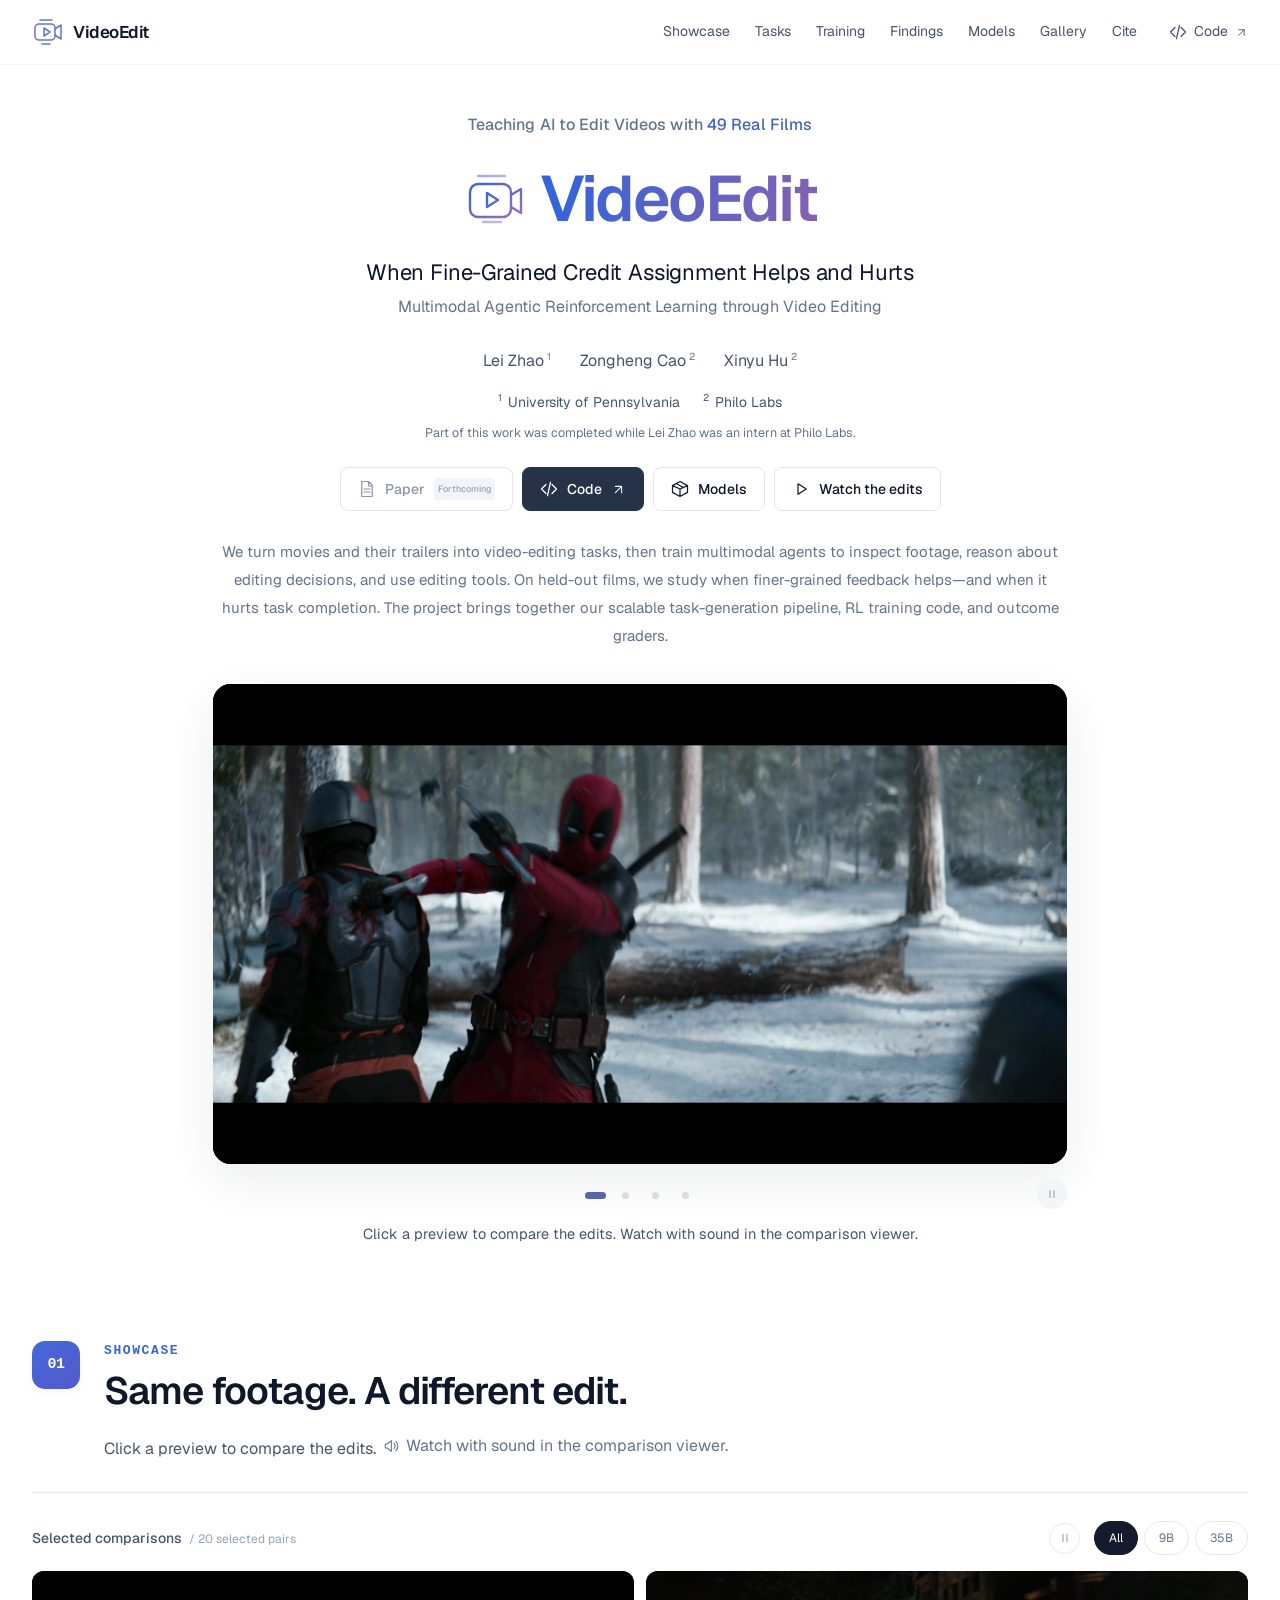
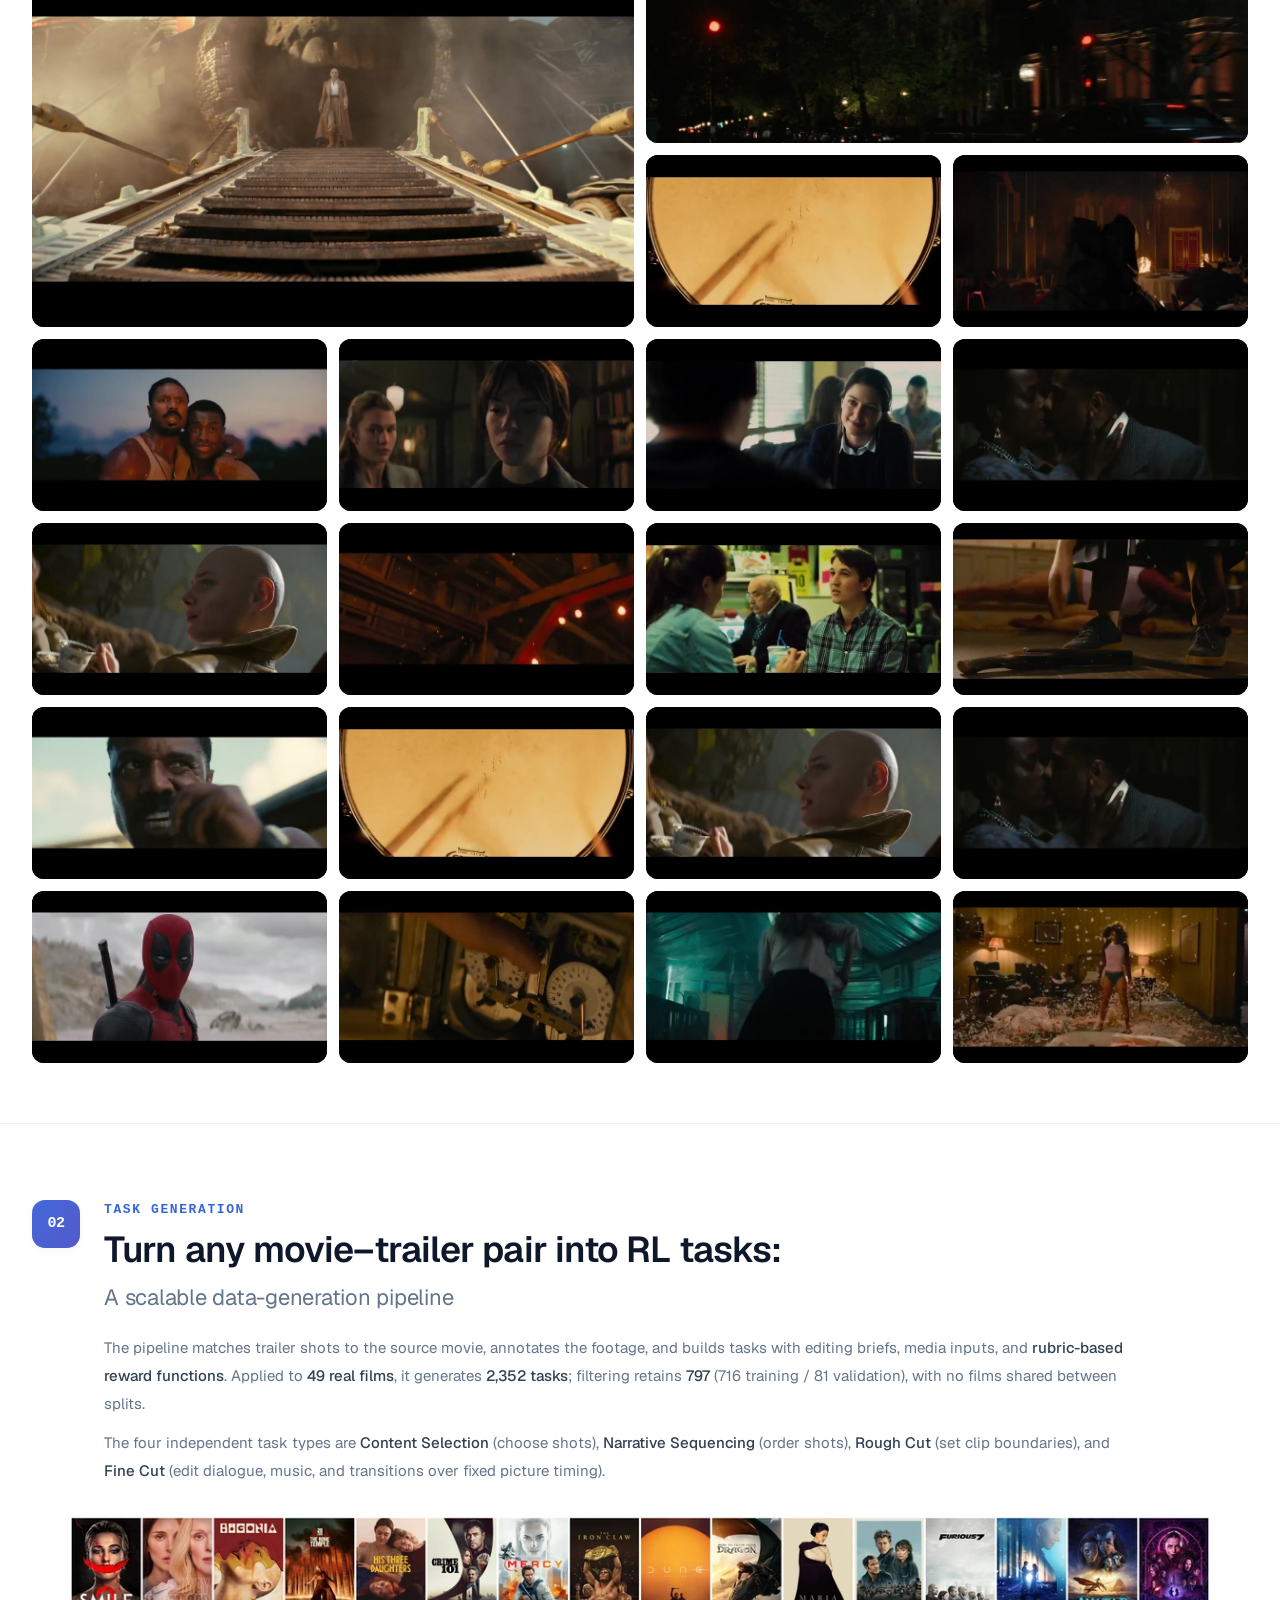
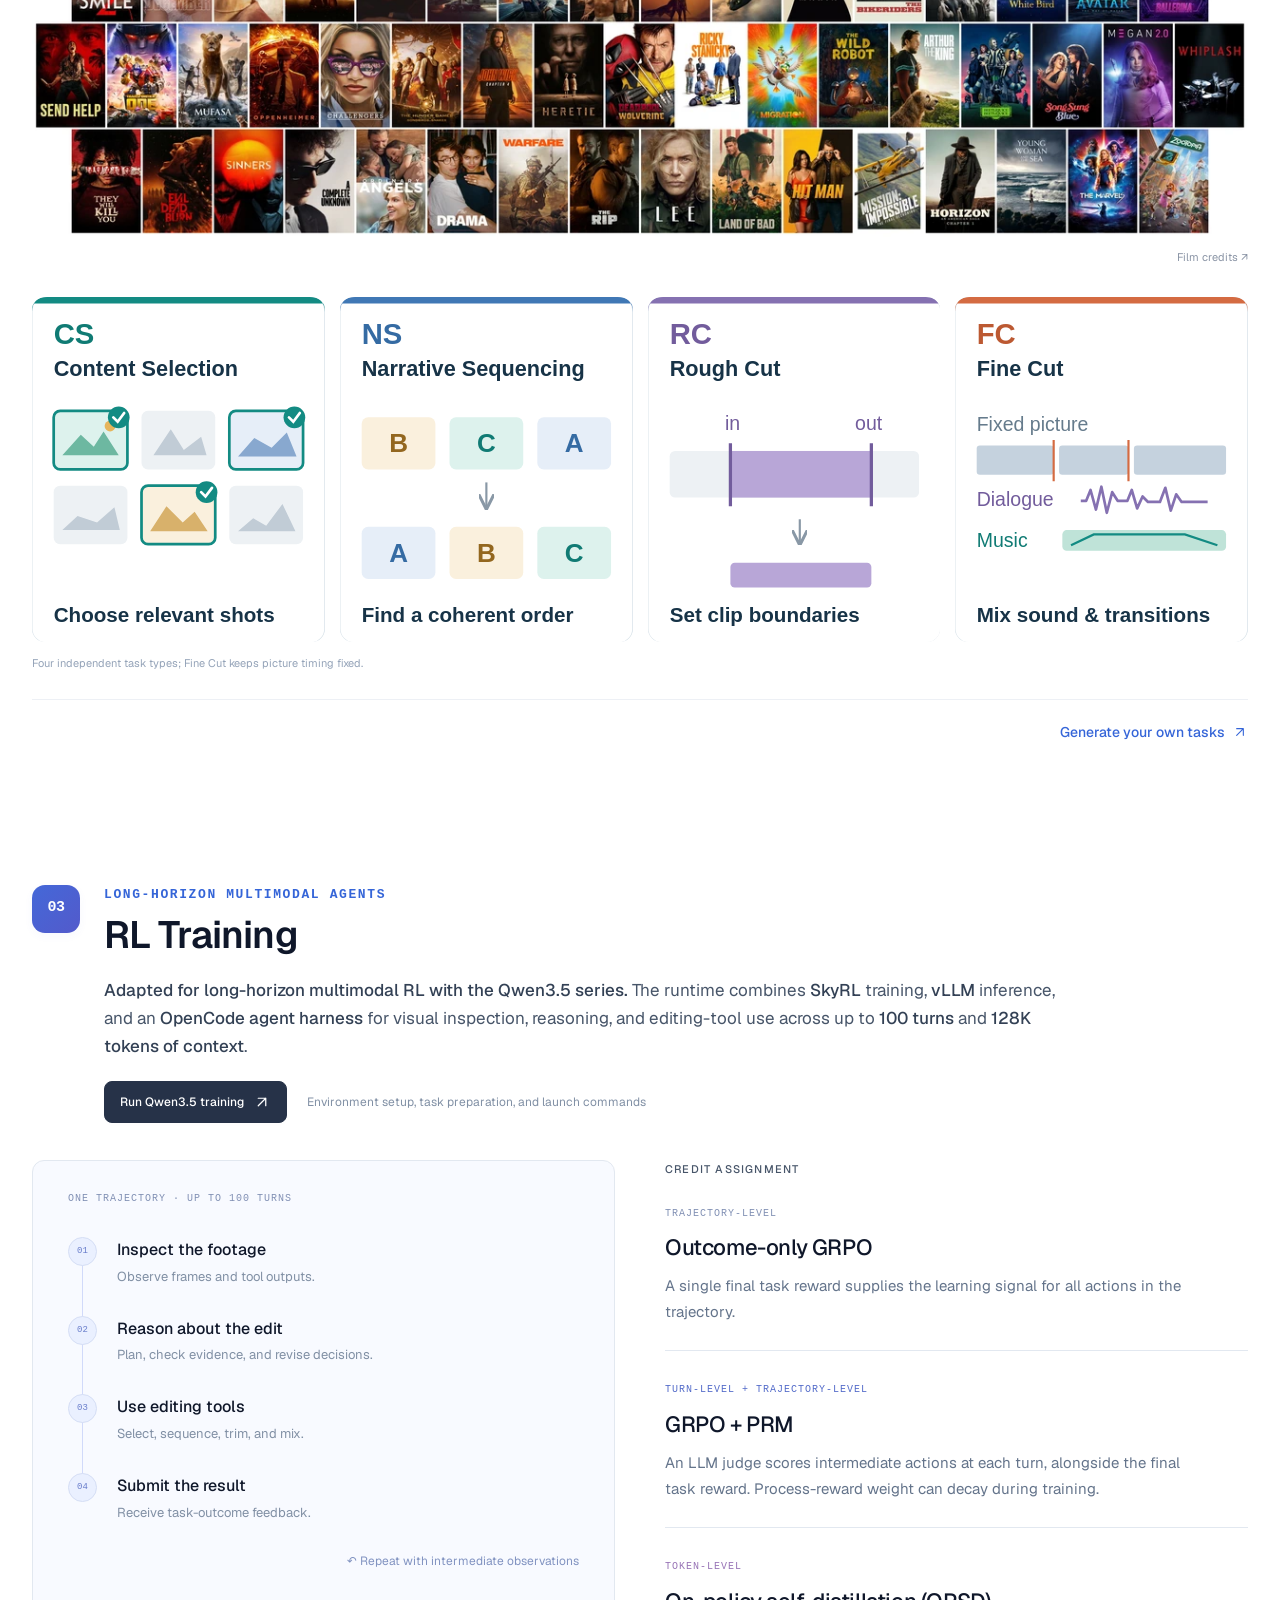
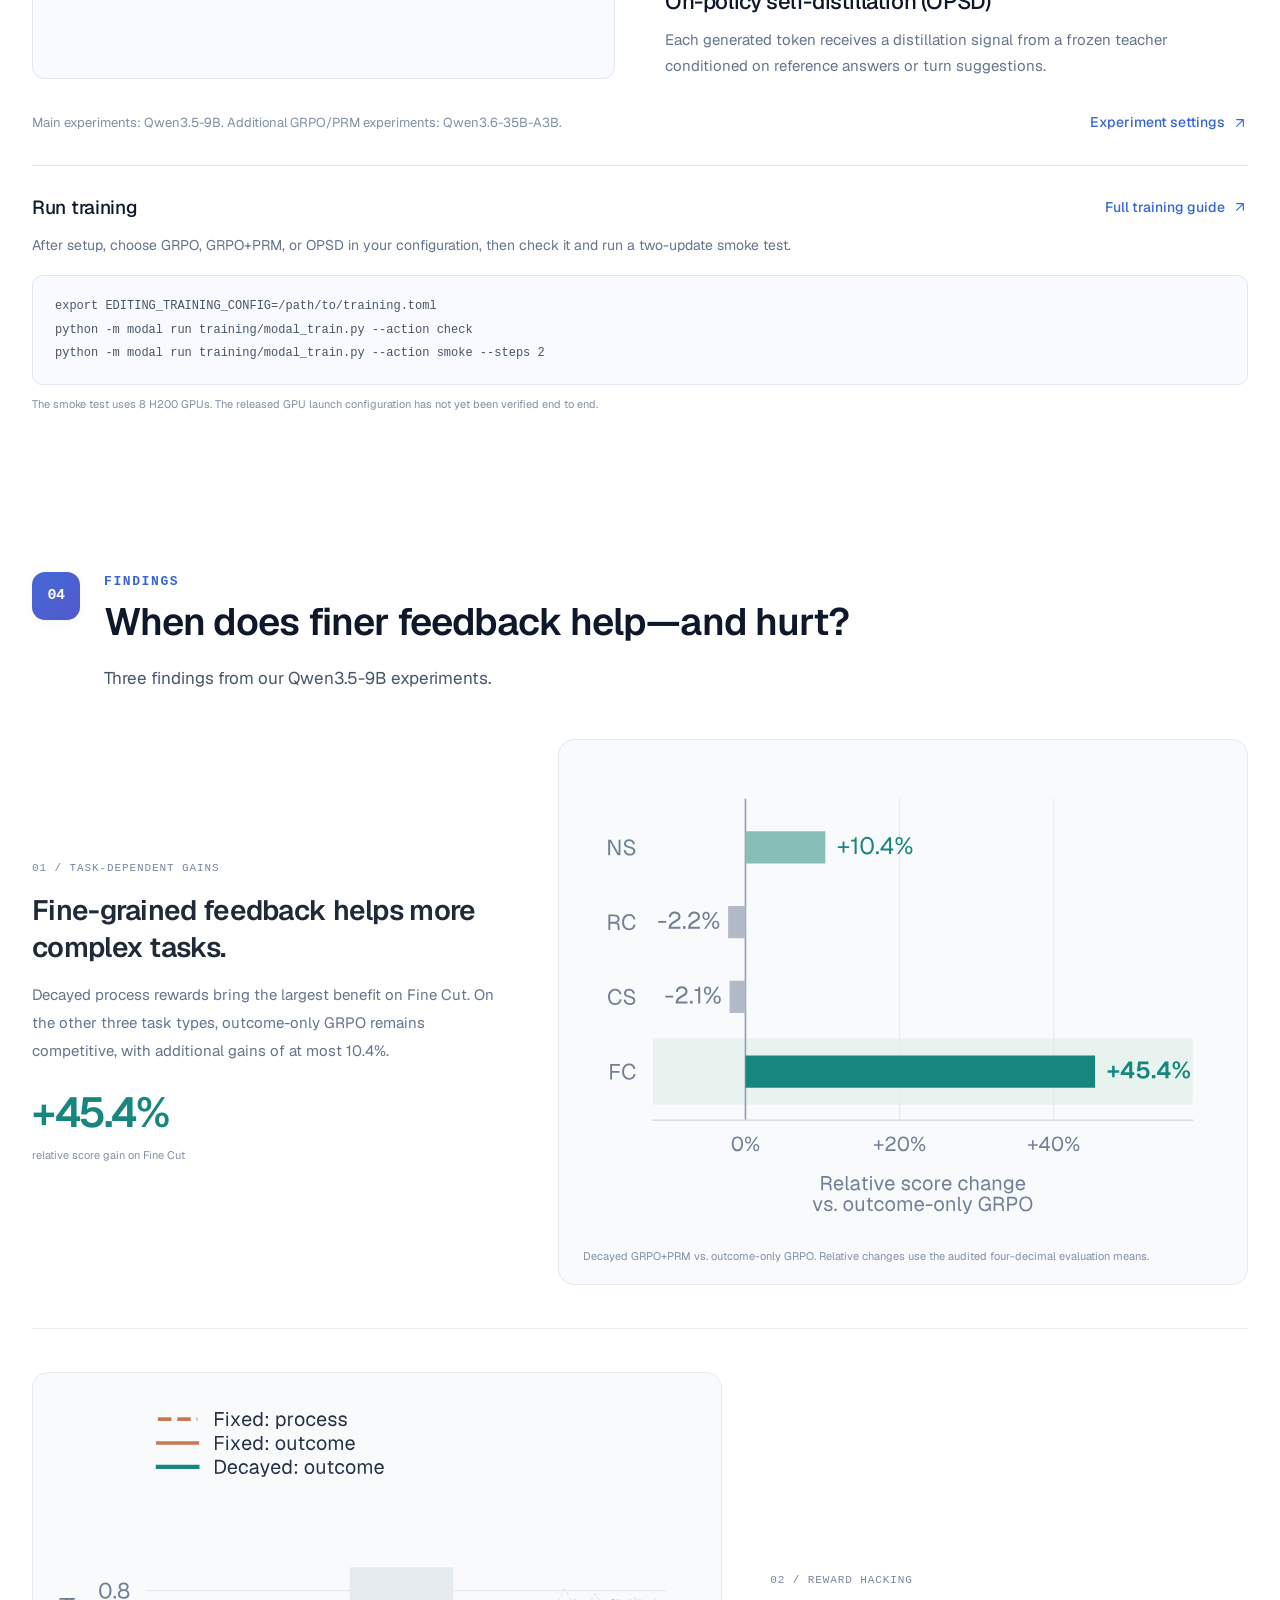
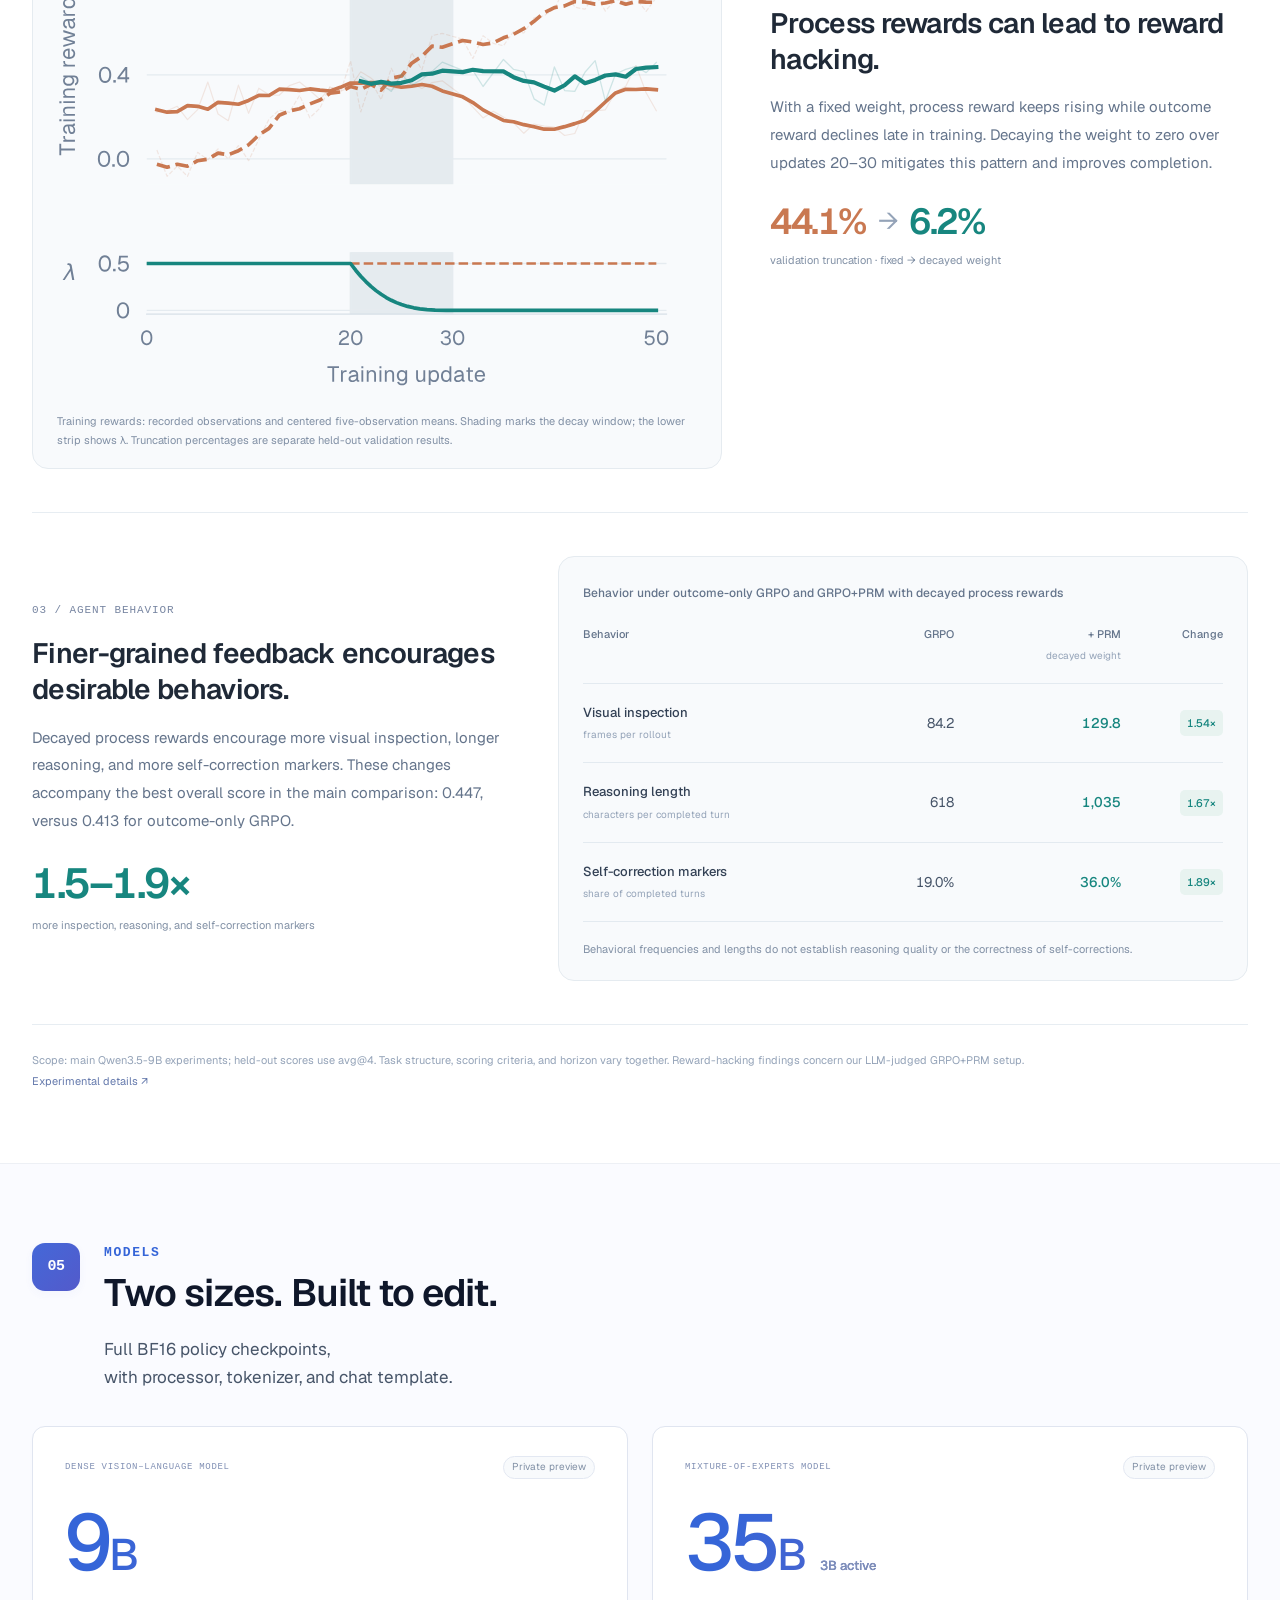
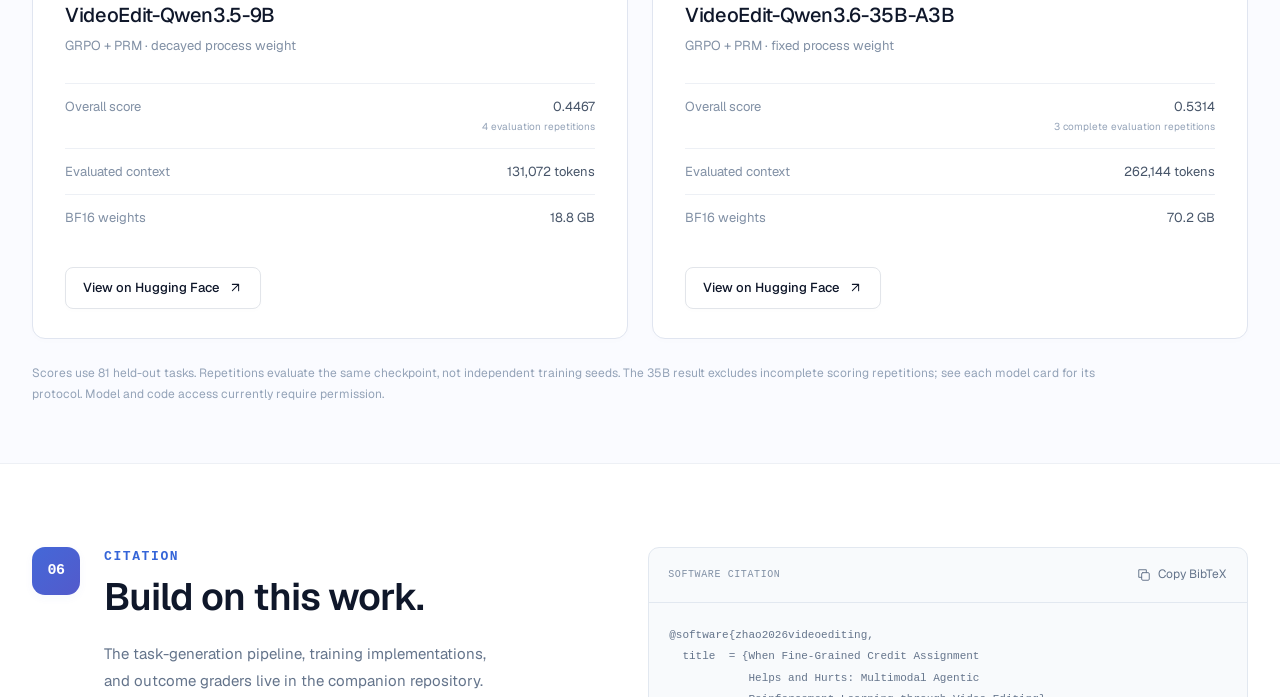
==== index.html @ 5ff36cc0 "Introduce the 49-film project and pair three findings with dedicated evidence [skip ci]" ====
<!doctype html>
<html lang="en">
<head>
  <meta charset="utf-8">
  <meta name="viewport" content="width=device-width, initial-scale=1">
  <meta name="theme-color" content="#ffffff">
  <meta name="description" content="When Fine-Grained Credit Assignment Helps and Hurts. Teaching multimodal agents to edit video with 49 real films. Explore real before-and-after edits, the task-generation pipeline, and VideoEdit models.">
  <meta property="og:type" content="website">
  <meta property="og:title" content="VideoEdit — When Fine-Grained Credit Assignment Helps and Hurts">
  <meta property="og:description" content="Teaching AI to edit videos with 49 real films. Real edits, long-horizon agents, and a closer look at when finer feedback helps.">
  <meta property="og:image" content="assets/film-poster-collage.png">
  <title>VideoEdit · When Fine-Grained Credit Assignment Helps and Hurts</title>
  <link rel="icon" type="image/svg+xml" href="assets/favicon.svg">
  <link rel="preload" as="font" type="font/ttf" href="assets/fonts/geist-400.ttf" crossorigin>
  <link rel="preload" as="font" type="font/ttf" href="assets/fonts/geist-600.ttf" crossorigin>
  <link rel="stylesheet" href="assets/style.css">
  <script type="module" src="assets/site.js?v=20261026-collage-tasks"></script>
</head>
<body>
  <svg class="icon-library" aria-hidden="true" xmlns="http://www.w3.org/2000/svg"><defs>
    <symbol id="i-arrow" viewBox="0 0 24 24"><path d="M7 17 17 7M7 7h10v10"/></symbol>
    <symbol id="i-play" viewBox="0 0 24 24"><path d="m8 5 11 7-11 7Z"/></symbol>
    <symbol id="i-pause" viewBox="0 0 24 24"><path d="M8 5v14M16 5v14"/></symbol>
    <symbol id="i-reset" viewBox="0 0 24 24"><path d="M3 10a9 9 0 1 1 2 8M3 4v6h6"/></symbol>
    <symbol id="i-code" viewBox="0 0 24 24"><path d="m8 6-6 6 6 6m8-12 6 6-6 6M14 3l-4 18"/></symbol>
    <symbol id="i-cube" viewBox="0 0 24 24"><path d="m12 2 10 5.5v9L12 22 2 16.5v-9Zm0 10L2 7.5M12 12l10-4.5M12 12v10M7 4.75l10 5.5"/></symbol>
    <symbol id="i-volume" viewBox="0 0 24 24"><path d="m11 4-6 5H2v6h3l6 5ZM15 8a6 6 0 0 1 0 8m3-11a10 10 0 0 1 0 14"/></symbol>
    <symbol id="i-copy" viewBox="0 0 24 24"><rect x="8" y="8" width="13" height="13" rx="2"/><path d="M16 8V3H3v13h5"/></symbol>
    <symbol id="i-file" viewBox="0 0 24 24"><path d="M14 2H5v20h14V7Zm0 0v6h5M8 12h8M8 16h8"/></symbol>
    <symbol id="i-check" viewBox="0 0 24 24"><path d="m4 12 5 5L20 6"/></symbol>
  </defs></svg>
  <a class="skip-link" href="#main">Skip to content</a>
  <header class="site-header">
    <div class="nav-shell">
      <a class="brand" href="#top" aria-label="VideoEdit home"><svg class="brand-mark" viewBox="0 0 32 32" aria-hidden="true"><rect x="3" y="8" width="20" height="16" rx="4"/><path d="m23 13 6-4v14l-6-4M12 12l6 4-6 4ZM8 4h12M10 28h8"/></svg><span>VideoEdit<span class="brand-dot">.</span></span></a>
      <nav aria-label="Main navigation"><a href="#showcase">Showcase</a><a href="#tasks">Tasks</a><a href="#training">Training</a><a href="#findings">Findings</a><a href="#models">Models</a><a href="#gallery">Gallery</a><a href="#citation">Cite</a></nav>
      <a class="nav-code" href="https://github.com/leizhao7/video-editing-credit-assignment" target="_blank" rel="noopener noreferrer"><svg class="icon"><use href="#i-code"/></svg><span>Code</span><svg class="icon small"><use href="#i-arrow"/></svg></a>
    </div>
  </header>

  <main id="main">
    <section class="hero" id="top" aria-labelledby="paper-title">
      <p class="hero-kicker">Teaching AI to Edit Videos with <span>49 Real Films</span></p>
      <h1 id="paper-title"><svg class="hero-mark" viewBox="0 0 64 64" aria-hidden="true"><defs><linearGradient id="hero-brand-gradient" x1="0" y1="0" x2="1" y2="1"><stop stop-color="#3565d8"/><stop offset="1" stop-color="#9570b6"/></linearGradient></defs><g stroke="url(#hero-brand-gradient)" stroke-width="2.4" fill="none" stroke-linecap="round" stroke-linejoin="round"><rect x="7" y="17" width="41" height="33" rx="8"/><path d="m48 28 10-6v24l-10-6M24 26l11 7-11 7Z"/><path d="M15 9h27M20 55h18" opacity=".5"/></g></svg><span>VideoEdit</span></h1>
      <p class="paper-subtitle">When Fine-Grained Credit Assignment Helps and Hurts</p>
      <p class="paper-descriptor">Multimodal Agentic Reinforcement Learning through Video Editing</p>
      <div class="authors"><a href="mailto:leizhao7@upenn.edu">Lei Zhao<sup>1</sup></a><a href="mailto:tom@philolabs.ai">Zongheng Cao<sup>2</sup></a><a href="mailto:christine@philolabs.ai">Xinyu Hu<sup>2</sup></a></div>
      <div class="affiliations"><a href="https://www.upenn.edu/" target="_blank" rel="noopener noreferrer"><sup>1</sup> University of Pennsylvania</a><a href="https://philolabs.ai/" target="_blank" rel="noopener noreferrer"><sup>2</sup> Philo Labs</a></div>
      <p class="internship">Part of this work was completed while Lei Zhao was an intern at Philo Labs.</p>
      <div class="hero-actions"><span class="button paper-pending"><svg class="icon"><use href="#i-file"/></svg>Paper <span class="pending-label">Forthcoming</span></span><a class="button primary" href="https://github.com/leizhao7/video-editing-credit-assignment" target="_blank" rel="noopener noreferrer"><svg class="icon"><use href="#i-code"/></svg>Code<svg class="icon small"><use href="#i-arrow"/></svg></a><a class="button" href="#models"><svg class="icon"><use href="#i-cube"/></svg>Models</a><a class="button" href="#showcase"><svg class="icon"><use href="#i-play"/></svg>Watch the edits</a></div>
      <p class="hero-intro">We turn movies and their trailers into video-editing tasks, then train multimodal agents to inspect footage, reason about editing decisions, and use editing tools. On held-out films, we study when finer-grained feedback helps—and when it hurts task completion. The project brings together our scalable task-generation pipeline, RL training code, and outcome graders.</p>
    </section>

    <section class="hero-media section-shell" aria-label="Featured editing outputs">
      <div class="feature-stage">
        <button type="button" class="feature-open" id="feature-open" aria-haspopup="dialog" aria-controls="comparison-dialog" aria-label="Compare Deadpool and Wolverine edits">
          <video id="feature-video" autoplay muted loop playsinline preload="metadata" poster="assets/media/example-07-after-hd.jpg" src="assets/media/example-07-after-hd.mp4" aria-hidden="true" tabindex="-1"></video>
          <span class="feature-open-prompt" aria-hidden="true"><svg class="icon"><use href="#i-play"/></svg></span>
        </button>
        <div class="feature-toolbar">
          <div class="feature-tabs" role="group" aria-label="Choose a featured film">
            <button type="button" data-feature="6" aria-pressed="true" aria-label="Deadpool and Wolverine"></button>
            <button type="button" data-feature="3" aria-pressed="false" aria-label="Whiplash"></button>
            <button type="button" data-feature="7" aria-pressed="false" aria-label="Sinners"></button>
            <button type="button" data-feature="5" aria-pressed="false" aria-label="The Drama"></button>
          </div>
          <button type="button" class="feature-pause" id="feature-pause" aria-label="Pause featured preview"><svg class="icon"><use href="#i-pause"/></svg></button>
        </div>
      </div>
      <p class="feature-description">Click a preview to compare the edits. Watch with sound in the comparison viewer.</p>
    </section>

    <section class="showcase section-shell" id="showcase" aria-labelledby="showcase-title">
      <div class="section-heading showcase-heading"><div><span class="section-number">01</span><div class="eyebrow">Showcase</div><h2 id="showcase-title">Same footage. A different edit.</h2></div><p>Click a preview to compare the edits.<br><span class="audio-hint"><svg class="icon"><use href="#i-volume"/></svg>Watch with sound in the comparison viewer.</span></p></div>
      <div class="example-toolbar" id="gallery"><span>Selected comparisons <span class="subtle" id="example-count"></span></span><div class="gallery-controls"><button type="button" class="gallery-motion" id="gallery-motion" aria-label="Pause previews" title="Pause previews"><svg class="icon"><use href="#i-pause"/></svg></button><div class="model-filter" role="group" aria-label="Filter examples by model size"><button type="button" data-filter="all" aria-pressed="true">All</button><button type="button" data-filter="9B" aria-pressed="false">9B</button><button type="button" data-filter="35B" aria-pressed="false">35B</button></div></div></div>
      <div class="example-rail" id="example-rail" aria-label="Choose a video comparison"></div>

    </section>

    <section class="task-section" id="tasks" aria-labelledby="tasks-title"><div class="section-shell">
      <div class="section-heading task-heading"><div><span class="section-number">02</span><div class="eyebrow">Task generation</div><h2 id="tasks-title">Turn any movie–trailer pair into RL tasks: <span>A scalable data-generation pipeline</span></h2></div></div>
      <div class="task-generation-intro"><p>The pipeline matches trailer shots to the source movie, annotates the footage, and builds tasks with editing briefs, media inputs, and <strong>rubric-based reward functions</strong>. Applied to <strong>49 real films</strong>, it generates <strong>2,352 tasks</strong>; filtering retains <strong>797</strong> (716 training / 81 validation), with no films shared between splits.</p><p>The four independent task types are <strong>Content Selection</strong> (choose shots), <strong>Narrative Sequencing</strong> (order shots), <strong>Rough Cut</strong> (set clip boundaries), and <strong>Fine Cut</strong> (edit dialogue, music, and transitions over fixed picture timing).</p></div>
      <figure class="task-film-wall"><a href="assets/film-poster-collage.png" target="_blank" rel="noopener" aria-label="Open the high-resolution collage of all 49 film posters"><img src="assets/film-poster-collage-2560.webp" srcset="assets/film-poster-collage-1280.webp 1280w, assets/film-poster-collage-2560.webp 2560w, assets/film-poster-collage.png 6014w" sizes="(min-width: 1280px) 1216px, (max-width: 600px) calc(100vw - 32px), calc(100vw - 64px)" alt="Posters from the 49 real films used to construct the editing tasks." width="6014" height="1599" loading="lazy"></a><figcaption><a href="POSTER_CREDITS.md">Film credits ↗</a></figcaption></figure>
      <figure class="task-types-figure" aria-label="Four independent video-editing task types"><div class="task-type-grid">
          <svg viewBox="28 104 270 319" role="img" aria-label="Content Selection — choose relevant shots"><image href="assets/editing-tasks.svg" width="1200" height="458"/></svg>
          <svg viewBox="319 104 270 319" role="img" aria-label="Narrative Sequencing — order the shots"><image href="assets/editing-tasks.svg" width="1200" height="458"/></svg>
          <svg viewBox="610 104 270 319" role="img" aria-label="Rough Cut — set clip boundaries"><image href="assets/editing-tasks.svg" width="1200" height="458"/></svg>
          <svg viewBox="901 104 270 319" role="img" aria-label="Fine Cut — coordinate sound and transitions over fixed picture timing"><image href="assets/editing-tasks.svg" width="1200" height="458"/></svg>
      </div><figcaption>Four independent task types; Fine Cut keeps picture timing fixed.</figcaption></figure>
      <div class="task-generation-footer"><a class="text-link" href="https://github.com/leizhao7/video-editing-credit-assignment/blob/main/docs/workflow.md" target="_blank" rel="noopener noreferrer">Generate your own tasks <svg class="icon"><use href="#i-arrow"/></svg></a></div>
    </div></section>

    <section class="section-shell training-section" id="training" aria-labelledby="training-title"><div class="section-heading"><div><span class="section-number">03</span><div class="eyebrow">Long-horizon multimodal agents</div><h2 id="training-title">RL Training</h2></div><p><strong>Adapted for long-horizon multimodal RL with the Qwen3.5 series.</strong> The runtime combines <strong>SkyRL</strong> training, <strong>vLLM</strong> inference, and an <strong>OpenCode agent harness</strong> for visual inspection, reasoning, and editing-tool use across up to <strong>100 turns</strong> and <strong>128K tokens of context</strong>.</p><div class="training-intro-actions"><a class="button primary" href="https://github.com/leizhao7/video-editing-credit-assignment/blob/main/docs/training.md" target="_blank" rel="noopener noreferrer">Run Qwen3.5 training <svg class="icon"><use href="#i-arrow"/></svg></a><span>Environment setup, task preparation, and launch commands</span></div></div>
      <div class="training-layout"><div class="agent-loop"><span class="loop-label">ONE TRAJECTORY · UP TO 100 TURNS</span><div class="loop-step"><b>01</b><div><strong>Inspect the footage</strong><span>Observe frames and tool outputs.</span></div></div><div class="loop-step"><b>02</b><div><strong>Reason about the edit</strong><span>Plan, check evidence, and revise decisions.</span></div></div><div class="loop-step"><b>03</b><div><strong>Use editing tools</strong><span>Select, sequence, trim, and mix.</span></div></div><div class="loop-step"><b>04</b><div><strong>Submit the result</strong><span>Receive task-outcome feedback.</span></div></div><div class="loop-return">↶ Repeat with intermediate observations</div></div><div class="methods" aria-label="Credit-assignment methods"><div class="methods-label">Credit assignment</div><div class="method-row"><span class="granularity">TRAJECTORY-LEVEL</span><h3>Outcome-only GRPO</h3><p>A single final task reward supplies the learning signal for all actions in the trajectory.</p></div><div class="method-row"><span class="granularity turn">TURN-LEVEL + TRAJECTORY-LEVEL</span><h3>GRPO + PRM</h3><p>An LLM judge scores intermediate actions at each turn, alongside the final task reward. Process-reward weight can decay during training.</p></div><div class="method-row"><span class="granularity token">TOKEN-LEVEL</span><h3>On-policy self-distillation (OPSD)</h3><p>Each generated token receives a distillation signal from a frozen teacher conditioned on reference answers or turn suggestions.</p></div></div></div>
      <div class="section-bottom"><p>Main experiments: Qwen3.5-9B. Additional GRPO/PRM experiments: Qwen3.6-35B-A3B.</p><a class="text-link" href="https://github.com/leizhao7/video-editing-credit-assignment/blob/main/docs/experiment_notes.md" target="_blank" rel="noopener noreferrer">Experiment settings <svg class="icon"><use href="#i-arrow"/></svg></a></div>
      <div class="training-quickstart" aria-labelledby="training-run-title">
        <div class="training-run-heading"><h3 id="training-run-title">Run training</h3><a class="text-link" href="https://github.com/leizhao7/video-editing-credit-assignment/blob/main/docs/training.md#configure-and-deploy" target="_blank" rel="noopener noreferrer">Full training guide <svg class="icon"><use href="#i-arrow"/></svg></a></div>
        <p>After setup, choose GRPO, GRPO+PRM, or OPSD in your configuration, then check it and run a two-update smoke test.</p>
        <pre tabindex="0" aria-label="Training configuration check and GPU smoke-test commands"><code>export EDITING_TRAINING_CONFIG=/path/to/training.toml
python -m modal run training/modal_train.py --action check
python -m modal run training/modal_train.py --action smoke --steps 2</code></pre>
        <p class="training-run-note">The smoke test uses 8 H200 GPUs. The released GPU launch configuration has not yet been verified end to end.</p>
      </div>
    </section>

    <section class="section-shell findings-section" id="findings" aria-labelledby="findings-title">
      <div class="section-heading"><div><span class="section-number">04</span><div class="eyebrow">Findings</div><h2 id="findings-title">When does finer feedback help—and hurt?</h2></div><p>Three findings from our Qwen3.5-9B experiments.</p></div>
      <div class="findings-features">
        <article class="finding-feature" aria-labelledby="finding-gains-title">
          <div class="finding-copy"><span class="finding-index">01 / Task-dependent gains</span><h3 id="finding-gains-title">Fine-grained feedback helps more complex tasks.</h3><p>Decayed process rewards bring the largest benefit on Fine Cut. On the other three task types, outcome-only GRPO remains competitive, with additional gains of at most 10.4%.</p><div class="finding-metric"><strong>+45.4%</strong><span>relative score gain on Fine Cut</span></div></div>
          <figure class="finding-visual"><picture><source media="(max-width: 600px)" srcset="assets/finding-task-gains-mobile.svg" width="500" height="370"><img src="assets/finding-task-gains.svg" width="800" height="435" loading="lazy" alt="Relative score changes for decayed GRPO+PRM versus outcome-only GRPO: NS +10.4%, RC −2.2%, CS −2.1%, FC +45.4%."></picture><figcaption>Decayed GRPO+PRM vs. outcome-only GRPO. Relative changes use the audited four-decimal evaluation means.</figcaption></figure>
        </article>
        <article class="finding-feature" aria-labelledby="finding-hacking-title">
          <div class="finding-copy"><span class="finding-index">02 / Reward hacking</span><h3 id="finding-hacking-title">Process rewards can lead to reward hacking.</h3><p>With a fixed weight, process reward keeps rising while outcome reward declines late in training. Decaying the weight to zero over updates 20–30 mitigates this pattern and improves completion.</p><div class="finding-metric finding-metric-change"><strong><span>44.1%</span><i aria-hidden="true">→</i>6.2%</strong><span>validation truncation · fixed → decayed weight</span></div></div>
          <figure class="finding-visual"><picture><source media="(max-width: 600px)" srcset="assets/finding-reward-hacking-mobile.svg" width="500" height="470"><img src="assets/finding-reward-hacking.svg" width="800" height="505" loading="lazy" alt="Training rewards and the lambda schedule. With a fixed process weight, process reward increases while outcome reward declines; decay mitigates the pattern. Shading marks updates 20–30."></picture><figcaption>Training rewards: recorded observations and centered five-observation means. Shading marks the decay window; the lower strip shows λ. Truncation percentages are separate held-out validation results.</figcaption></figure>
        </article>
        <article class="finding-feature" aria-labelledby="finding-behavior-title">
          <div class="finding-copy"><span class="finding-index">03 / Agent behavior</span><h3 id="finding-behavior-title">Finer-grained feedback encourages desirable behaviors.</h3><p>Decayed process rewards encourage more visual inspection, longer reasoning, and more self-correction markers. These changes accompany the best overall score in the main comparison: 0.447, versus 0.413 for outcome-only GRPO.</p><div class="finding-metric"><strong>1.5–1.9×</strong><span>more inspection, reasoning, and self-correction markers</span></div></div>
          <figure class="finding-visual finding-behavior-table"><table><caption>Behavior under outcome-only GRPO and GRPO+PRM with decayed process rewards</caption><thead><tr><th scope="col">Behavior</th><th scope="col">GRPO</th><th scope="col">+ PRM<span>decayed weight</span></th><th scope="col">Change</th></tr></thead><tbody><tr><th scope="row">Visual inspection<span>frames per rollout</span></th><td>84.2</td><td>129.8</td><td><span class="behavior-gain">1.54×</span></td></tr><tr><th scope="row">Reasoning length<span>characters per completed turn</span></th><td>618</td><td>1,035</td><td><span class="behavior-gain">1.67×</span></td></tr><tr><th scope="row">Self-correction markers<span>share of completed turns</span></th><td>19.0%</td><td>36.0%</td><td><span class="behavior-gain">1.89×</span></td></tr></tbody></table><figcaption>Behavioral frequencies and lengths do not establish reasoning quality or the correctness of self-corrections.</figcaption></figure>
        </article>
      </div>
      <p class="findings-scope">Scope: main Qwen3.5-9B experiments; held-out scores use avg@4. Task structure, scoring criteria, and horizon vary together. Reward-hacking findings concern our LLM-judged GRPO+PRM setup. <a href="https://github.com/leizhao7/video-editing-credit-assignment/blob/main/docs/experiment_notes.md#interpreting-the-findings" target="_blank" rel="noopener noreferrer">Experimental details ↗</a></p>
    </section>

    <section class="models-section" id="models" aria-labelledby="models-title"><div class="section-shell"><div class="section-heading"><div><span class="section-number">05</span><div class="eyebrow">Models</div><h2 id="models-title">Two sizes. Built to edit.</h2></div><p>Full BF16 policy checkpoints,<br>with processor, tokenizer, and chat template.</p></div><div class="model-cards"><article class="model-card"><div class="model-top"><span class="model-type">DENSE VISION–LANGUAGE MODEL</span><span class="private-badge">Private preview</span></div><div class="model-size">9<span>B</span></div><h3>VideoEdit-Qwen3.5-9B</h3><p>GRPO + PRM · decayed process weight</p><dl><div><dt>Overall score</dt><dd>0.4467 <small>4 evaluation repetitions</small></dd></div><div><dt>Evaluated context</dt><dd>131,072 tokens</dd></div><div><dt>BF16 weights</dt><dd>18.8 GB</dd></div></dl><a class="button" href="https://huggingface.co/leizhao7/VideoEdit-Qwen3.5-9B" target="_blank" rel="noopener noreferrer">View on Hugging Face <svg class="icon small"><use href="#i-arrow"/></svg></a></article><article class="model-card"><div class="model-top"><span class="model-type">MIXTURE-OF-EXPERTS MODEL</span><span class="private-badge">Private preview</span></div><div class="model-size">35<span>B</span><small>3B active</small></div><h3>VideoEdit-Qwen3.6-35B-A3B</h3><p>GRPO + PRM · fixed process weight</p><dl><div><dt>Overall score</dt><dd>0.5314 <small>3 complete evaluation repetitions</small></dd></div><div><dt>Evaluated context</dt><dd>262,144 tokens</dd></div><div><dt>BF16 weights</dt><dd>70.2 GB</dd></div></dl><a class="button" href="https://huggingface.co/leizhao7/VideoEdit-Qwen3.6-35B-A3B" target="_blank" rel="noopener noreferrer">View on Hugging Face <svg class="icon small"><use href="#i-arrow"/></svg></a></article></div><p class="model-footnote">Scores use 81 held-out tasks. Repetitions evaluate the same checkpoint, not independent training seeds. The 35B result excludes incomplete scoring repetitions; see each model card for its protocol. Model and code access currently require permission.</p></div></section>

    <section class="section-shell citation-section" id="citation" aria-labelledby="citation-title"><div><span class="section-number">06</span><div class="eyebrow">Citation</div><h2 id="citation-title">Build on this work.</h2><p>The task-generation pipeline, training implementations,<br>and outcome graders live in the companion repository.</p><a class="text-link" href="https://github.com/leizhao7/video-editing-credit-assignment" target="_blank" rel="noopener noreferrer">Explore the project on GitHub <svg class="icon"><use href="#i-arrow"/></svg></a></div><div class="citation-box"><div><span>SOFTWARE CITATION</span><button type="button" id="copy-citation"><svg class="icon"><use href="#i-copy"/></svg><span>Copy BibTeX</span></button></div><pre><code id="bibtex">@software{zhao2026videoediting,
  title  = {When Fine-Grained Credit Assignment
            Helps and Hurts: Multimodal Agentic
            Reinforcement Learning through Video Editing},
  author = {Zhao, Lei and Cao, Zongheng and Hu, Xinyu},
  year   = {2026},
  url    = {https://github.com/leizhao7/video-editing-credit-assignment}
}</code></pre><p id="copy-status" role="status" aria-live="polite"></p></div></section>
  </main>
  <dialog class="comparison-dialog" id="comparison-dialog" aria-labelledby="case-title" aria-describedby="dialog-description">
    <div class="dialog-header">
      <h2 id="case-title">Qwen3.6-35B-A3B</h2>
      <div class="dialog-actions">
        <div class="resolution-switch" role="group" aria-label="Video resolution"><button type="button" data-resolution="hd" aria-pressed="true">HD reconstruction</button><button type="button" data-resolution="original" aria-pressed="false">Original</button></div>
        <button type="button" class="dialog-close" id="close-comparison" aria-label="Close comparison" autofocus><svg class="icon" viewBox="0 0 24 24"><path d="m6 6 12 12M18 6 6 18"/></svg></button>
      </div>
    </div>
    <p class="sr-only" id="dialog-description">Compare the untrained and RL-trained models on the same editing task. HD reconstructions preserve original frame timing and audio. Original opens the exact evaluated files.</p>
    <div class="comparison" aria-label="Before and after video comparison">
      <div class="video-grid">
        <div class="video-panel"><div class="video-label">Before RL</div><video id="video-before" playsinline preload="none" aria-label="Before model output"></video></div>
        <div class="video-panel"><div class="video-label">After RL</div><video id="video-after" playsinline preload="none" aria-label="After model output"></video></div>
      </div>
      <div class="transport">
        <div class="playback-buttons"><button class="play-both" id="play-both" type="button"><svg class="icon"><use href="#i-play"/></svg><span>Play both</span></button><button class="icon-button" id="replay" type="button" aria-label="Replay both videos"><svg class="icon"><use href="#i-reset"/></svg></button></div>
        <label class="seek-label"><span class="sr-only">Seek both videos</span><input id="timeline" type="range" min="0" max="1000" value="0" step="1" aria-label="Seek both videos"></label><span class="time-display" id="playback-time">0:00 / 0:07</span>
        <div class="audio-switch" role="group" aria-label="Choose which video's audio to hear"><svg class="icon"><use href="#i-volume"/></svg><button type="button" data-audio="before" aria-pressed="false">Before</button><button type="button" data-audio="after" aria-pressed="true">After</button><button type="button" data-audio="mute" aria-pressed="false">Mute</button></div>
      </div>
      <p class="player-status" id="player-status" role="status" hidden></p>
    </div>
  </dialog>
  <footer class="site-footer"><div class="section-shell"><div><a class="brand" href="#top">VideoEdit<span class="brand-dot">.</span></a><p>Learning when finer feedback helps—and when it hurts.</p></div><div><span>University of Pennsylvania · Philo Labs</span><a href="mailto:leizhao7@upenn.edu">Contact <svg class="icon small"><use href="#i-arrow"/></svg></a></div></div></footer>
  <noscript><p class="noscript-note">JavaScript is needed to open comparisons. View the first pair directly: <a href="assets/media/example-01-before.mp4">untrained render</a> · <a href="assets/media/example-01-after.mp4">after-RL render</a>.</p></noscript>
</body>
</html>
---- assets/style.css ----
@charset "UTF-8";
@font-face{font-family:Geist;font-style:normal;font-weight:400;font-display:swap;src:url('./fonts/geist-400.ttf') format('truetype')}
@font-face{font-family:Geist;font-style:normal;font-weight:500;font-display:swap;src:url('./fonts/geist-500.ttf') format('truetype')}
@font-face{font-family:Geist;font-style:normal;font-weight:600;font-display:swap;src:url('./fonts/geist-600.ttf') format('truetype')}
@font-face{font-family:Geist;font-style:normal;font-weight:700;font-display:swap;src:url('./fonts/geist-700.ttf') format('truetype')}
:root{--paper:#fff;--white:#fff;--ink:#0f172a;--muted:#475569;--line:#e5e7eb;--blue:#3565d8;--purple:#8c61ad;--teal:var(--blue);--sans:Geist,system-ui,-apple-system,BlinkMacSystemFont,'Segoe UI',sans-serif;--mono:ui-monospace,SFMono-Regular,Consolas,monospace;--gradient:linear-gradient(110deg,#3565d8 10%,#8061b4 90%)}
*{box-sizing:border-box}html{scroll-behavior:smooth;scroll-padding-top:90px}body{margin:0;background:var(--paper);color:var(--ink);font-family:var(--sans);font-size:16px;line-height:1.65;-webkit-font-smoothing:antialiased}button,input{font:inherit}button,a,input{touch-action:manipulation}a{color:inherit;text-decoration:none}button{cursor:pointer;color:inherit}button:disabled{cursor:default}h1,h2,h3,p,figure{margin:0}img,video{max-width:100%}svg{flex-shrink:0}button:focus-visible,a:focus-visible,input:focus-visible,summary:focus-visible{outline:3px solid #8da5ea;outline-offset:4px}button,a{-webkit-tap-highlight-color:transparent}.icon{display:inline-block;width:18px;height:18px;stroke:currentColor;stroke-width:1.65;fill:none;stroke-linecap:round;stroke-linejoin:round;vertical-align:middle}.icon.small{width:15px;height:15px}.icon-library{position:absolute;width:0;height:0;overflow:hidden}.sr-only{position:absolute;width:1px;height:1px;overflow:hidden;clip:rect(0,0,0,0);white-space:nowrap}.skip-link{position:absolute;left:12px;top:-80px;padding:12px;background:white;z-index:100}.skip-link:focus{top:8px}.section-shell{width:100%;max-width:1280px;padding-inline:32px;margin-inline:auto}.subtle{color:#94a3b8}.text-link{display:inline-flex;align-items:center;gap:7px;font-size:14px;font-weight:500;color:var(--blue);white-space:nowrap}.text-link:hover{text-decoration:underline}.text-link .icon{width:16px;height:16px}
/* Reference-aligned white canvas, Geist typography and quiet navigation. */
.site-header{height:65px;position:sticky;top:0;background:#ffffffed;backdrop-filter:blur(16px);z-index:30;border-bottom:1px solid #e5e7eb70}.nav-shell{height:100%;max-width:1280px;padding-inline:32px;margin:auto;display:flex;align-items:center;gap:28px}.brand{display:inline-flex;align-items:center;gap:9px;font-size:17px;font-weight:600;letter-spacing:-.5px}.brand-dot{display:none}.brand-mark{width:32px;height:32px;fill:none;stroke:#6b77c9;stroke-width:1.55;stroke-linecap:round;stroke-linejoin:round}.site-header nav{display:flex;gap:25px;margin-left:auto;align-items:center}.site-header nav a{font-size:14px;font-weight:400;color:#475569;transition:color .18s}.site-header nav a:hover,.site-header nav a.active{color:var(--blue)}.nav-code{display:flex;align-items:center;gap:7px;font-size:14px;color:#475569;margin-left:4px}.nav-code .icon{width:18px;height:18px}.nav-code .small{width:13px;height:13px}
/* A project-name hero, followed immediately by a large playable visual. */
.hero{text-align:center;max-width:1120px;padding:47px 24px 32px;margin:auto}.hero h1{display:flex;justify-content:center;align-items:center;gap:13px;font-size:64px;line-height:96px;letter-spacing:-1.6px;font-weight:600}.hero h1>span{background:var(--gradient);-webkit-background-clip:text;background-clip:text;color:transparent}.hero-mark{width:64px;height:64px}.paper-subtitle{font-size:22px;line-height:1.55;color:var(--ink);margin:8px auto 0;font-weight:400;letter-spacing:-.15px;max-width:960px}.paper-descriptor{font-size:16px;line-height:1.6;margin-top:5px;color:#64748b}.authors{display:flex;justify-content:center;gap:29px;margin-top:24px;font-size:16px;line-height:28px;font-weight:400;color:#475569}.authors a:hover{color:var(--blue)}.authors sup{font-size:10px;vertical-align:super;margin-left:3px;color:#64748b}.affiliations{display:flex;justify-content:center;gap:23px;margin-top:8px;font-size:14px;line-height:28px;color:#475569}.affiliations sup{font-size:10px;margin-right:2px}.internship{font-size:12.5px;color:#64748b;line-height:20px;margin:8px auto 0}.hero-actions{display:flex;justify-content:center;gap:9px;flex-wrap:wrap;margin-top:24px}.button{display:inline-flex;justify-content:center;align-items:center;gap:9px;border:1px solid #e2e5ea;border-radius:8px;background:white;padding:10px 17px;font-size:14px;font-weight:500;line-height:20px;transition:background .18s,border-color .18s,box-shadow .18s;box-shadow:0 2px 6px #0f172a03}.button:hover{background:#f8fafc;border-color:#cbd5e1;box-shadow:0 3px 10px #0f172a08}.button.primary{background:#263248;color:white;border-color:#263248}.button.primary:hover{background:#36465f}.paper-pending{color:#8b95a4;background:#fff;box-shadow:none}.pending-label{background:#f1f5f9;color:#94a3b8;font-size:9px;padding:1px 4px;border-radius:3px}
.hero-media{padding-top:0}.feature-description{max-width:940px;margin:16px auto 0;text-align:center;font-size:14.5px;line-height:1.65;color:#475569}.feature-description strong{font-weight:500;color:#334155}.hero-stats{display:grid;grid-template-columns:repeat(4,1fr);border:1px solid #e5e7eb;border-radius:12px;margin-top:38px;overflow:hidden}.hero-stats>div{text-align:center;padding:25px 15px 23px}.hero-stats>div+div{border-left:1px solid #e5e7eb}.hero-stats strong{display:block;font-size:32px;line-height:1.2;font-weight:600;letter-spacing:-1px;background:var(--gradient);-webkit-background-clip:text;background-clip:text;color:transparent}.hero-stats span{display:block;font-size:13px;color:#334155;margin-top:9px}.hero-stats small{display:block;font-size:11px;line-height:1.6;color:#94a3b8;margin-top:4px}
/* Preserve the full picture; the capped width also keeps HD previews crisp at 2x density. */
.feature-stage{width:100%;max-width:854px;margin-inline:auto;border:1px solid #e2e8f0;border-radius:16px;overflow:hidden;background:white;box-shadow:0 12px 35px #0f172a0b}
.feature-toolbar{display:flex;align-items:center;gap:12px;padding:10px 13px;background:#f8fafc;border-bottom:1px solid #e2e8f0}
.feature-tabs{display:flex;align-items:center;gap:2px;padding:4px;border:1px solid #e2e8f0;border-radius:999px;background:#eef2f9;min-width:0;overflow-x:auto;scrollbar-width:none}
.feature-tabs::-webkit-scrollbar{display:none}
.feature-tabs button{border:0;background:transparent;border-radius:999px;padding:6px 12px;font-size:12px;color:#64748b;white-space:nowrap;transition:background .2s,color .2s}
.feature-tabs button:hover{background:#e2e8f0;color:#334155}
.feature-tabs button[aria-pressed=true]{background:white;color:#355dc7;box-shadow:0 1px 4px #0f172a12}
.feature-pause{display:grid;place-items:center;width:32px;height:32px;flex-shrink:0;margin-left:auto;background:white;color:#475569;border:1px solid #e2e8f0;border-radius:50%}
.feature-pause:hover{background:#eef2f9}
.feature-pause .icon{width:14px;height:14px}
.feature-stage video{width:100%;height:auto;aspect-ratio:854/480;display:block;object-fit:contain;background:#020617}
.feature-caption{display:flex;align-items:center;justify-content:space-between;gap:20px;padding:19px 22px;color:#0f172a;border-top:1px solid #e2e8f0}
.feature-caption>div{min-width:0}
.feature-caption>div>span{display:block;font-family:var(--mono);font-size:10px;line-height:1.7;letter-spacing:.3px;color:#64748b}
.feature-caption h2{font-size:25px;line-height:1.3;letter-spacing:-.5px;font-weight:500;margin:5px 0}
.feature-caption p{font-size:12px;color:#64748b}
.feature-compare{display:flex;align-items:center;gap:8px;flex-shrink:0;white-space:nowrap;background:#f1f5ff;border:1px solid #dbe4fb;border-radius:8px;padding:10px 12px;color:#355dc7;font-size:12px;line-height:20px}
.feature-compare:hover{background:#e7eeff}
.render-options{display:flex;align-items:center;gap:18px;padding:12px 20px;background:white;border-top:1px solid #edf0f5;border-bottom:1px solid #e2e8f0}
.resolution-switch{display:flex;gap:3px;flex-shrink:0;padding:3px;border:1px solid #e2e8f0;border-radius:7px;background:#f8fafc}
.resolution-switch button{border:0;border-radius:5px;background:transparent;color:#64748b;font-size:11px;white-space:nowrap;padding:6px 9px}
.resolution-switch button[aria-pressed=true]{background:#eaf0fe;color:#355dc7}
#render-note{font-size:11px;line-height:1.7;color:#8190a5}
@media(max-width:800px){.render-options{display:block;padding:12px 16px}.resolution-switch{width:fit-content}#render-note{margin-top:8px;font-size:10px}}
/* Section anatomy follows the reference: numbered badge, label, title, intro. */
.eyebrow{font-family:var(--mono);font-size:13px;font-weight:600;text-transform:uppercase;letter-spacing:1.6px;line-height:20px;color:var(--blue)}.eyebrow-divider{padding:0 9px;color:#a8b1c2}.section-heading{margin-bottom:35px}.section-heading>div:first-child{position:relative;padding-left:72px;min-height:67px}.section-number{position:absolute;left:0;top:0;display:grid;place-items:center;width:48px;height:48px;border-radius:13px;background:linear-gradient(135deg,#4468d8,#535acb);color:white;font-family:var(--mono);font-size:15px;font-weight:600;letter-spacing:-.5px;box-shadow:0 3px 10px #4263cd0b}.section-heading h2{font-size:38px;font-weight:600;line-height:1.15;letter-spacing:-.95px;margin-top:8px;max-width:1000px}.section-heading>p{font-size:17px;line-height:1.65;color:#475569;max-width:960px;margin:20px 0 0 72px}.showcase{padding-top:95px;padding-bottom:60px}.audio-hint{color:#64748b;display:inline-flex;align-items:center;gap:6px}.audio-hint .icon{width:16px;height:16px}.showcase-heading{padding-bottom:30px;border-bottom:1px solid #e2e8f0;margin-bottom:28px}.showcase-heading>p br{display:none}.showcase-heading>p{font-size:16px}.showcase-heading .audio-hint{margin-left:8px}
/* Paired-player controls remain explicit; all material is original output. */
.comparison{border:1px solid #dfe5ef;border-radius:14px;background:#f8fafc;overflow:hidden;box-shadow:0 10px 26px #0f172a04;scroll-margin-top:88px}.comparison-heading{display:flex;justify-content:space-between;align-items:center;padding:20px 23px;background:white}.comparison-kicker{font-size:11px;font-family:var(--mono);letter-spacing:.3px;color:#64748b}.comparison-heading h3{font-size:22px;font-weight:500;letter-spacing:-.4px;margin-top:3px}.case-position{font-family:var(--mono);font-size:12px;color:#94a3b8;font-variant-numeric:tabular-nums}.video-grid{display:grid;grid-template-columns:1fr 1fr;gap:1px;background:#e2e8f0}.video-panel{min-width:0;background:#020617}.video-label{display:flex;justify-content:space-between;align-items:center;gap:8px;padding:10px 14px;background:#f1f5f9;font-size:12px;color:#334155}.video-label>span:first-child{display:flex;align-items:center;gap:7px;font-weight:500}.video-label>span:last-child{font-size:11px;color:#64748b;font-variant-numeric:tabular-nums}.label-dot{width:6px;height:6px;border-radius:50%}.base-dot{background:#94a3b8}.trained-dot{background:#536bd4}.video-panel video{display:block;aspect-ratio:16/9;object-fit:contain;width:100%;height:auto;background:#020617}.transport{display:flex;align-items:center;gap:15px;min-height:64px;padding:13px 19px;background:#fff;border-top:1px solid #e2e8f0}.playback-buttons{display:flex;align-items:center;gap:10px}.play-both{display:flex;align-items:center;gap:7px;padding:8px 12px;border:0;border-radius:6px;background:#263248;color:white;font-size:12px;font-weight:500;white-space:nowrap}.play-both .icon{width:14px;height:14px}.icon-button{display:grid;place-items:center;padding:5px;background:transparent;border:0;color:#64748b}.icon-button .icon{width:17px;height:17px}.seek-label{display:flex;align-items:center;flex:1;min-width:40px}#timeline{height:3px;width:100%;accent-color:#526bd5;cursor:pointer}.time-display{font-family:var(--mono);font-size:11px;white-space:nowrap;color:#64748b}.audio-switch{display:flex;align-items:center;gap:3px;border-left:1px solid #e2e8f0;padding-left:12px}.audio-switch>.icon{width:15px;height:15px;margin-right:4px;color:#64748b}.audio-switch button{font-size:11px;white-space:nowrap;padding:5px 7px;background:transparent;color:#64748b;border:0;border-radius:5px}.audio-switch button[aria-pressed=true]{background:#eaf0fe;color:#355dc7}.case-caption{display:grid;grid-template-columns:1.5fr 1fr;gap:38px;padding:20px 0 26px}.case-caption h3{font-size:16px;line-height:1.5;font-weight:500;margin-bottom:6px;color:#1e293b}.case-caption p{font-size:14px;color:#64748b;line-height:1.7}.case-notes{font-size:13px}.case-notes summary{list-style:none;display:flex;align-items:center;justify-content:space-between;gap:16px;padding:2px 0 8px;font-size:13px;color:#64748b;cursor:pointer}.case-notes summary::-webkit-details-marker{display:none}.case-notes summary>span{font-size:20px;color:#94a3b8}.case-notes[open] summary>span{transform:rotate(45deg)}.case-notes p{font-size:12px}.case-notes .case-provenance{font-size:11px;color:#94a3b8;margin-top:8px}
/* Large visual tiles replace the old row of small thumbnails. */
.example-toolbar{display:flex;justify-content:space-between;align-items:center;border-top:1px solid #e2e8f0;padding-top:22px;margin:5px 0 16px;gap:15px}.example-toolbar>span{font-size:14px;font-weight:500;color:#475569}.example-toolbar .subtle{font-size:12px;font-weight:400;margin-left:4px}.model-filter{display:flex;gap:6px}.model-filter button{font-size:12px;padding:6px 14px;border-radius:999px;background:white;color:#64748b;border:1px solid #e5e7eb;line-height:20px}.model-filter button[aria-pressed=true]{background:#151b2d;color:#fff;border-color:#151b2d}.example-rail{display:grid;grid-template-columns:repeat(4,minmax(0,1fr));grid-auto-rows:183px;gap:12px}.example-tile{display:block;position:relative;border:0;border-radius:12px;overflow:hidden;background:#e2e8f0;text-align:left;min-width:0;padding:0;isolation:isolate;box-shadow:0 2px 7px #0f172a04;transition:box-shadow .2s,transform .2s}.example-tile:first-child{grid-column:span 2;grid-row:span 2}.example-tile:nth-child(2){grid-column:span 2}.example-tile img,.tile-preview{width:100%;height:100%;object-fit:cover;position:absolute;inset:0;display:block;transition:transform .4s}.tile-preview{opacity:0;z-index:1}.example-tile.is-previewing .tile-preview{opacity:1}.example-tile:after{content:'';position:absolute;inset:0;background:linear-gradient(180deg,#0000000b 30%,#000000b3 100%);z-index:2;pointer-events:none}.example-tile:hover img{transform:scale(1.035)}.example-tile:hover{box-shadow:0 7px 22px #0f172a16}.example-tile[aria-pressed=true]{outline:2px solid #6275dd;outline-offset:2px}.tile-title{position:absolute;left:15px;right:15px;bottom:19px;font-size:15px;line-height:1.35;font-weight:500;z-index:3;color:white;white-space:nowrap;text-overflow:ellipsis;overflow:hidden}.example-tile:first-child .tile-title{font-size:24px;bottom:23px;left:21px}.tile-meta{position:absolute;left:15px;right:15px;bottom:45px;z-index:3;display:flex;align-items:center;justify-content:space-between;gap:10px;font-family:var(--mono);font-size:9px;letter-spacing:.5px;color:#e2e8f0}.example-tile:first-child .tile-meta{bottom:61px;left:21px;right:21px;font-size:10px}.tile-meta span:last-child{opacity:.8}.example-tile[hidden]{display:none}.example-rail.filtered .example-tile:first-child,.example-rail.filtered .example-tile:nth-child(2){grid-column:auto;grid-row:auto}.showcase-note{font-size:12px;line-height:1.7;color:#94a3b8;max-width:1040px;margin-top:17px}.film-section{padding:36px 0 25px;border-block:1px solid #edf0f5;background:#fafbff}.film-section-top{display:flex;justify-content:space-between;align-items:center;gap:20px;margin-bottom:18px}.film-section-top>.eyebrow{font-size:11px;letter-spacing:1.1px}.film-section-top>span:last-child{font-size:12px;color:#64748b}.film-wall{display:block;width:100%;height:auto;max-height:290px;object-fit:cover;border-radius:12px}.poster-credit{display:block;width:fit-content;margin:10px 0 0 auto;font-size:11px;color:#94a3b8}
/* Findings and diagrams stay grounded in the paper, at readable sizes. */
.findings-section{padding-top:95px;padding-bottom:72px}.findings-grid{display:grid;grid-template-columns:repeat(3,minmax(0,1fr));gap:23px;margin-bottom:32px}.findings-grid article{border:1px solid #e2e8f0;border-radius:12px;padding:23px 23px 25px;background:#fff;box-shadow:0 2px 7px #0f172a02}.finding-number{display:inline-grid;place-items:center;width:28px;height:28px;background:#eef2ff;color:#5365c7;border-radius:8px;font-family:var(--mono);font-size:11px}.findings-grid h3{font-size:19px;line-height:1.4;font-weight:600;letter-spacing:-.3px;margin:15px 0 11px}.findings-grid p{font-size:14px;color:#64748b;line-height:1.8}.findings-grid strong{font-weight:600;color:#3e5ec2}.research-figure{border:1px solid #e2e8f0;border-radius:12px;overflow:hidden;background:white;box-shadow:0 2px 6px #0f172a02}.research-figure img{display:block;width:100%;height:auto}.research-figure figcaption{padding:8px 23px 20px;font-size:12px;color:#94a3b8;line-height:1.7}.distillation-note{display:flex;align-items:flex-start;gap:24px;margin-top:28px;padding:23px 25px;background:#f8f9ff;border:1px solid #e7eafa;border-radius:10px}.note-tag{font-size:10px;font-family:var(--mono);letter-spacing:.8px;color:#6771bf;flex-shrink:0;margin-top:4px}.distillation-note p{font-size:14px;color:#64748b;line-height:1.8}
.task-section{background:#fff;border-top:1px solid #edf0f5;padding:82px 0 48px}.pipeline{display:flex;align-items:center;justify-content:space-between;gap:14px;margin:12px 0 32px;padding:29px 30px;border:1px solid #e2e8f0;border-radius:12px;background:#fafbff}.pipeline>div{display:grid;gap:5px}.pipeline>div>span{font-size:11px;font-family:var(--mono);color:#9ba8c4}.pipeline strong{font-size:15px;font-weight:500}.pipeline small{font-size:12px;color:#64748b}.pipeline>i{font-style:normal;color:#9ba8c4;font-size:20px;margin-top:16px}.task-tabs{display:grid;grid-template-columns:repeat(4,minmax(0,1fr));gap:7px}.task-tabs button{display:flex;align-items:center;justify-content:center;gap:10px;border:1px solid #e2e8f0;background:#fafbff;color:#64748b;padding:15px 10px;border-radius:8px 8px 0 0;font-size:13px;line-height:1.5}.task-tabs button>span{font-family:var(--mono);font-size:12px;font-weight:600;color:#8190b4}.task-tabs button[aria-selected=true]{border-color:#b9c6ee;border-bottom-color:white;background:white;color:#355dcb}.task-tabs button[aria-selected=true]>span{color:#5365c7}.task-panel{display:grid;grid-template-columns:1fr 1.05fr;align-items:center;gap:45px;min-height:260px;padding:38px 43px;background:#fff;border:1px solid #dfe5f2;border-top:0;border-radius:0 0 12px 12px}.task-category{font-family:var(--mono);font-size:10px;letter-spacing:1px;color:#6a7ab9}.task-panel h3{font-size:27px;line-height:1.4;font-weight:500;letter-spacing:-.5px;margin:10px 0}.task-panel p{font-size:15px;color:#64748b;line-height:1.8;max-width:490px}.task-deliverable{display:block;font-size:12px;color:#8190b4;margin-top:15px}.mini-edit{display:flex;gap:11px;align-items:center;justify-content:center;min-height:140px}.mini-shot{width:82px;position:relative}.mini-shot img{display:block;width:82px;height:76px;object-fit:cover;border-radius:6px}.mini-shot span{display:block;text-align:center;font-family:var(--mono);font-size:9px;color:#94a3b8;margin-top:8px}.mini-shot.chosen img{outline:2px solid #7587e2;outline-offset:4px}.mini-shot.dim img{opacity:.25;filter:grayscale(1)}.mini-shot.chosen:after{content:'✓';position:absolute;right:-6px;top:-9px;width:18px;height:18px;border-radius:50%;background:#6275d9;color:white;display:grid;place-items:center;font-size:10px}.mini-arrow{font-size:18px;color:#9ba8c4}.cut-zone{padding:5px;height:84px;background:#e5ebff;border-left:3px solid #6a7bd2;border-right:3px solid #6a7bd2;border-radius:5px}.cut-zone .mini-shot img{height:74px}.mini-tracks{width:100%;max-width:410px}.track{display:flex;align-items:center;gap:4px;margin:9px 0}.track-label{width:55px;flex-shrink:0;font-size:10px;color:#8190b4}.track-block{height:25px;flex:1;background:#c3cbed;border-radius:4px}.track-block.audio{height:22px;background:repeating-linear-gradient(90deg,#9cabe1 0px,#9cabe1 2px,#6b82c8 2px,#6b82c8 3px)}.track-block.music{height:22px;background:#cbb9df}.tasks-figure{margin-top:29px}.tasks-figure img{width:100%;height:auto;display:block;border-radius:10px}.tasks-figure figcaption{font-size:12px;color:#94a3b8;line-height:1.8;margin-top:12px}.dataset-summary{display:grid;grid-template-columns:1fr 1fr 1fr 1.5fr;gap:26px;align-items:center;padding:29px 25px;border:1px solid #e2e8f0;border-radius:12px;margin:32px 0 26px;background:#fafbff}.dataset-summary>div{display:grid;gap:6px}.dataset-summary strong{font-size:30px;font-weight:600;letter-spacing:-1px;color:#4d65c8;line-height:1.35}.dataset-summary strong i{font-style:normal;color:#a2afd8;padding:0 4px}.dataset-summary>div>span{font-size:12px;color:#64748b}.dataset-summary p{font-size:12px;color:#8190a5;line-height:1.8}.section-bottom{display:flex;align-items:center;justify-content:space-between;gap:30px}.section-bottom>p{font-size:13px;color:#8190a5;line-height:1.8}
.training-section{padding-top:85px;padding-bottom:62px}.training-layout{display:grid;grid-template-columns:1fr 1fr;gap:50px;margin:37px 0 32px}.agent-loop{border:1px solid #e2e8f0;border-radius:12px;padding:30px 35px;background:#f8faff}.loop-label{display:block;font-family:var(--mono);font-size:10px;letter-spacing:1px;color:#8190b4;margin-bottom:29px}.loop-step{display:flex;gap:20px;position:relative;margin-bottom:28px}.loop-step:not(:nth-last-child(2)):before{content:'';width:1px;height:calc(100% + 17px);position:absolute;top:27px;left:14px;background:#d1dafa}.loop-step b{display:grid;place-items:center;width:29px;height:29px;border-radius:50%;border:1px solid #d5def5;background:#eaf0ff;color:#687dcb;font-size:9px;font-family:var(--mono);font-weight:500;flex-shrink:0;z-index:1}.loop-step strong{display:block;font-size:16px;line-height:1.6;font-weight:500}.loop-step span{display:block;font-size:13px;color:#8190a5;margin-top:3px;line-height:1.7}.loop-return{text-align:right;color:#8193c1;font-size:12px}.method-row{padding-bottom:25px;margin-bottom:23px;border-bottom:1px solid #e2e8f0}.method-row:last-child{border:0;padding-bottom:0;margin-bottom:0}.granularity{font-size:10px;font-family:var(--mono);letter-spacing:1px;color:#8190b4}.granularity.turn{color:#536bc9}.granularity.token{color:#9874b6}.method-row h3{font-size:22px;font-weight:500;letter-spacing:-.4px;line-height:1.5;margin:7px 0 9px}.method-row p{font-size:15px;line-height:1.75;color:#64748b;max-width:520px}
.models-section{background:#fafbff;border-block:1px solid #edf0f5;padding:79px 0 57px}.model-cards{display:grid;grid-template-columns:1fr 1fr;gap:24px}.model-card{padding:29px 32px;border:1px solid #e0e5f0;border-radius:13px;background:white;box-shadow:0 2px 8px #0f172a03}.model-top{display:flex;align-items:center;justify-content:space-between;gap:12px}.model-type{font-size:9px;font-family:var(--mono);letter-spacing:.7px;color:#8190b4}.private-badge{font-size:10px;border:1px solid #e3e8f2;background:#f8fafc;padding:2px 8px;border-radius:999px;color:#8190a5;white-space:nowrap}.model-size{font-size:79px;line-height:1.2;letter-spacing:-4px;font-weight:500;margin:16px 0 11px;background:var(--gradient);-webkit-background-clip:text;background-clip:text;color:transparent}.model-size>span{font-size:44px;letter-spacing:-2px}.model-size>small{font-size:13px;letter-spacing:0;color:#8190b4;margin-left:15px}.model-card h3{font-size:20px;font-weight:500;letter-spacing:-.35px;line-height:1.5}.model-card>p{font-size:13px;color:#8190a5;margin-top:5px}.model-card dl{margin:26px 0}.model-card dl>div{display:flex;justify-content:space-between;align-items:flex-start;gap:20px;border-top:1px solid #edf0f5;padding:12px 0;font-size:13px}.model-card dt{color:#8190a5}.model-card dd{margin:0;text-align:right;color:#475569}.model-card dd small{font-size:10px;color:#94a3b8;display:block;margin-top:2px}.model-card .button{font-size:13px}.model-footnote{font-size:12px;line-height:1.8;color:#94a3b8;max-width:1100px;margin-top:24px}
.citation-section{display:grid;grid-template-columns:1fr 1.05fr;gap:45px;padding-top:83px;padding-bottom:87px;align-items:start}.citation-section>div:first-child{position:relative;padding-left:72px}.citation-section h2{font-size:38px;line-height:1.15;letter-spacing:-.95px;font-weight:600;margin-top:8px}.citation-section>div>p{font-size:15px;color:#64748b;margin:21px 0;line-height:1.8}.citation-box{border:1px solid #e2e8f0;border-radius:11px;overflow:hidden;background:#f8fafc}.citation-box>div{display:flex;justify-content:space-between;align-items:center;gap:20px;padding:15px 19px;border-bottom:1px solid #e2e8f0}.citation-box>div>span{font-family:var(--mono);font-size:10px;letter-spacing:.6px;color:#8190a5}.citation-box button{display:flex;align-items:center;gap:7px;background:transparent;border:0;font-size:12px;color:#64748b;padding:2px}.citation-box button .icon{width:14px;height:14px}.citation-box pre{margin:0;padding:22px 20px;font-family:var(--mono);font-size:11px;line-height:1.95;color:#64748b;white-space:pre-wrap;overflow-wrap:anywhere}.citation-box #copy-status{font-size:11px;min-height:0;margin:0;padding:0 20px;color:#536bc9}.citation-box #copy-status:not(:empty){padding-bottom:13px}.site-footer{border-top:1px solid #edf0f5;padding:31px 0 35px}.site-footer>.section-shell{display:flex;justify-content:space-between;align-items:center}.site-footer .brand{font-size:18px}.site-footer p{font-size:12px;color:#94a3b8;margin-top:7px}.site-footer>.section-shell>div:last-child{display:grid;text-align:right;gap:7px;font-size:12px;color:#94a3b8}.site-footer a .icon{width:13px;height:13px}.noscript-note{padding:20px;color:#64748b;font-size:13px;text-align:center}
@media(max-width:1100px){.site-header nav{gap:19px}.site-header nav a{font-size:13px}.nav-shell{gap:20px}.example-rail{grid-auto-rows:160px}.section-heading h2{font-size:35px}.hero-stats>div{padding-inline:10px}.hero-stats small{font-size:10px}.findings-grid{gap:17px}.findings-grid article{padding:21px}.model-type{font-size:8px}.citation-section{gap:30px}.training-layout{gap:35px}}
@media(max-width:800px){.section-shell{padding-inline:24px}.nav-shell{padding-inline:24px;gap:18px}.site-header nav{gap:16px}.site-header nav a[href='#training'],.site-header nav a[href='#citation']{display:none}.hero{padding-top:38px;padding-bottom:28px}.hero h1{font-size:58px;line-height:88px}.hero-mark{width:58px;height:58px}.paper-subtitle{font-size:20px;max-width:680px}.paper-descriptor{font-size:14px}.hero-stats{grid-template-columns:repeat(2,1fr);margin-top:29px}.hero-stats>div:nth-child(3){border-left:0;border-top:1px solid #e5e7eb}.hero-stats>div:nth-child(4){border-top:1px solid #e5e7eb}.hero-stats strong{font-size:29px}.hero-stats>div{padding:21px 12px}.showcase,.findings-section{padding-top:70px}.section-heading>div:first-child{padding-left:64px}.section-number{width:43px;height:43px;border-radius:11px;font-size:13px}.section-heading h2{font-size:31px}.section-heading>p{margin-left:64px;font-size:15px}.comparison-heading{padding:18px 20px}.comparison-heading h3{font-size:20px}.video-label{font-size:11px}.video-label>span:last-child{font-size:10px}.transport{flex-wrap:wrap;gap:12px}.audio-switch{margin-left:auto}.case-caption{gap:25px}.case-caption h3{font-size:15px}.case-caption p{font-size:13px}.example-rail{grid-auto-rows:140px}.tile-title{font-size:13px;left:12px;right:12px;bottom:15px}.tile-meta{left:12px;right:12px;bottom:38px;font-size:8px}.example-tile:first-child .tile-title{font-size:21px}.findings-grid{grid-template-columns:1fr;gap:16px}.findings-grid article{position:relative;padding:23px 24px 23px 72px}.finding-number{position:absolute;left:23px;top:25px}.findings-grid h3{margin:0 0 9px;font-size:20px}.findings-grid p{font-size:15px}.distillation-note{display:block}.note-tag{display:block;margin-bottom:9px}.pipeline{gap:10px;padding:25px 20px}.pipeline strong{font-size:12px}.pipeline small{font-size:10px}.pipeline>i{font-size:17px}.task-tabs button{font-size:11px;gap:7px;padding-inline:7px}.task-panel{padding:30px;gap:30px}.task-panel h3{font-size:24px}.task-panel p{font-size:13px}.mini-shot{width:60px}.mini-shot img{width:60px;height:60px}.cut-zone{height:72px}.cut-zone .mini-shot img{height:62px}.dataset-summary{grid-template-columns:repeat(3,1fr);gap:23px;padding:27px}.dataset-summary p{grid-column:1/-1}.training-layout{gap:25px}.agent-loop{padding:25px}.loop-step{gap:13px}.loop-step strong{font-size:14px}.loop-step span{font-size:12px}.method-row h3{font-size:20px}.method-row p{font-size:14px}.model-top{align-items:flex-start;flex-direction:column;gap:8px}.model-card{padding:25px}.model-card h3{font-size:17px}.model-card dl>div{font-size:11px}.model-size{font-size:70px}.citation-section{grid-template-columns:1fr;gap:30px}.citation-section>div:first-child{padding-left:64px}.citation-section h2{font-size:32px}.section-bottom{display:block}.section-bottom>p{margin-bottom:13px}}
@media(max-width:600px){html{scroll-padding-top:78px}.section-shell{padding-inline:16px}.site-header{height:61px}.nav-shell{padding-inline:16px;gap:14px}.brand{font-size:16px;gap:7px}.brand-mark{width:28px;height:28px}.site-header nav{gap:15px}.site-header nav a{font-size:12px}.site-header nav a[href='#findings'],.site-header nav a[href='#tasks']{display:none}.nav-code{font-size:12px;gap:5px;margin-left:0}.nav-code>.small{display:none}.hero{padding:29px 18px 25px}.hero h1{font-size:48px;line-height:76px;letter-spacing:-1.3px;gap:8px}.hero-mark{width:48px;height:48px}.paper-subtitle{font-size:19px;line-height:1.5;max-width:360px;margin-top:8px;letter-spacing:-.15px}.paper-descriptor{font-size:13px;line-height:1.7;margin:10px auto 0;max-width:350px}.authors{gap:17px;margin-top:22px;font-size:13px;line-height:24px}.authors sup{font-size:8px}.affiliations{gap:16px;margin-top:8px;font-size:11px;line-height:21px;flex-wrap:wrap}.affiliations sup{font-size:8px}.internship{font-size:10px;line-height:1.7;max-width:335px;margin-top:10px}.hero-actions{gap:7px;margin-top:20px}.button{padding:8px 11px;font-size:12px;gap:6px;border-radius:7px}.button>.icon{width:15px;height:15px}.button>.small{width:12px;height:12px}.pending-label{font-size:7px;padding-inline:3px}.feature-description{font-size:12px;line-height:1.8;margin-top:14px;text-align:left}.hero-stats{margin-top:25px;border-radius:10px}.hero-stats strong{font-size:28px}.hero-stats span{font-size:11px;margin-top:7px}.hero-stats small{font-size:9px}.hero-stats>div{padding:20px 10px}.showcase{padding-top:60px;padding-bottom:42px}.section-heading{margin-bottom:26px}.section-heading>div:first-child{padding-left:54px;min-height:62px}.section-number{width:38px;height:38px;border-radius:10px;font-size:12px;top:2px}.eyebrow{font-size:10px;letter-spacing:1.2px;line-height:18px}.section-heading h2{font-size:28px;line-height:1.2;letter-spacing:-.7px;margin-top:8px}.section-heading>p{font-size:14px;line-height:1.75;margin:17px 0 0}.section-heading>p br{display:none}.showcase-heading{padding-bottom:23px}.showcase-heading .audio-hint{margin-left:0;display:flex;margin-top:4px;font-size:12px}.comparison{border-radius:11px}.comparison-heading{padding:15px 16px}.comparison-heading h3{font-size:18px}.comparison-kicker{font-size:9px}.case-position{font-size:10px}.video-grid{grid-template-columns:1fr}.video-label{padding:8px 12px;font-size:11px}.video-label>span:last-child{font-size:10px}.video-panel video{max-height:265px}.transport{padding:12px;gap:10px}.playback-buttons{gap:6px}.play-both{font-size:10px;gap:5px;padding:7px 9px}.play-both .icon{width:13px;height:13px}.time-display{font-size:9px}.icon-button .icon{width:14px;height:14px}.seek-label{flex:1}.audio-switch{border-left:0;border-top:1px solid #e2e8f0;flex-basis:100%;padding:8px 0 0;justify-content:flex-end}.audio-switch>.icon{margin-right:auto}.audio-switch button{font-size:11px;padding:6px 10px}.case-caption{grid-template-columns:1fr;gap:13px;padding:18px 0 23px}.case-caption h3{font-size:15px}.case-caption p{font-size:13px}.case-notes summary{font-size:12px}.case-notes p{font-size:11px}.example-toolbar{margin-top:2px;padding-top:20px;gap:8px}.example-toolbar>span{font-size:12px}.example-toolbar .subtle{font-size:10px;display:block;margin-left:0}.model-filter{gap:4px}.model-filter button{font-size:11px;padding:5px 11px}.example-rail{grid-template-columns:repeat(2,minmax(0,1fr));grid-auto-rows:145px;gap:9px}.example-tile{border-radius:9px}.example-tile:first-child{grid-column:span 2;grid-row:span 1}.example-tile:nth-child(2){grid-column:span 1}.example-tile:first-child .tile-title{font-size:19px;left:15px;bottom:17px}.example-tile:first-child .tile-meta{left:15px;bottom:47px;font-size:9px}.tile-title{font-size:12px;left:11px;right:11px;bottom:15px}.tile-meta{font-size:7px;left:11px;right:11px;bottom:36px;letter-spacing:0}.example-rail.filtered .example-tile:first-child .tile-title{font-size:12px;left:11px;bottom:15px}.example-rail.filtered .example-tile:first-child .tile-meta{font-size:7px;left:11px;bottom:36px}.showcase-note{font-size:10px;line-height:1.85}.film-section{padding:27px 0 18px}.film-section-top{display:block;margin-bottom:13px}.film-section-top>.eyebrow{font-size:10px}.film-section-top>span:last-child{display:block;margin-top:8px;font-size:11px}.film-wall{border-radius:9px;min-height:115px;object-fit:cover}.poster-credit{font-size:9px}.findings-section{padding-top:58px;padding-bottom:48px}.findings-grid{gap:13px;margin-bottom:23px}.findings-grid article{padding:22px 20px 23px 61px;border-radius:10px}.finding-number{left:18px;top:24px;width:25px;height:25px;font-size:10px}.findings-grid h3{font-size:18px;line-height:1.5;margin-bottom:8px}.findings-grid p{font-size:14px}.research-figure{border-radius:9px;overflow:auto}.research-figure img{min-width:650px;max-width:none}.research-figure figcaption{font-size:10px;line-height:1.85;padding:10px 15px 15px;min-width:300px}.distillation-note{padding:18px;margin-top:22px}.note-tag{font-size:9px}.distillation-note p{font-size:13px}.task-section{padding:54px 0 37px}.pipeline{display:grid;grid-template-columns:1fr 1fr;gap:22px 20px;padding:22px;margin-bottom:25px}.pipeline>i{display:none}.pipeline strong{font-size:13px}.pipeline small{font-size:10px}.pipeline>div>span{font-size:10px}.task-tabs{gap:4px}.task-tabs button{flex-direction:column;gap:5px;font-size:9px;padding:12px 3px;line-height:1.4}.task-tabs button>span{font-size:12px}.task-panel{grid-template-columns:1fr;padding:25px 23px;gap:22px;min-height:350px}.task-panel h3{font-size:24px}.task-category{font-size:9px}.task-panel p{font-size:14px}.task-deliverable{font-size:11px;margin-top:13px}.mini-edit{min-height:110px;gap:12px}.mini-shot{width:58px}.mini-shot img{width:58px;height:61px}.mini-shot span{font-size:8px}.mini-shot.chosen:after{width:16px;height:16px;font-size:8px}.cut-zone{height:71px}.cut-zone .mini-shot img{height:61px}.tasks-figure{overflow-x:auto;margin-top:23px}.tasks-figure img{max-width:none;width:650px}.tasks-figure figcaption{font-size:10px;line-height:1.85}.dataset-summary{gap:18px 12px;padding:22px 17px;margin-top:26px}.dataset-summary strong{font-size:25px}.dataset-summary>div>span{font-size:10px;line-height:1.7}.dataset-summary p{font-size:12px}.section-bottom>p{font-size:12px;margin-bottom:13px}.text-link{font-size:13px}.training-section{padding-top:58px;padding-bottom:44px}.training-layout{grid-template-columns:1fr;gap:30px;margin-top:28px}.agent-loop{padding:26px}.loop-label{font-size:9px}.loop-step{gap:17px;margin-bottom:25px}.loop-step strong{font-size:15px}.loop-step span{font-size:12px}.loop-return{font-size:11px}.method-row{padding-bottom:22px;margin-bottom:21px}.method-row h3{font-size:21px}.method-row p{font-size:14px}.models-section{padding:55px 0 40px}.model-cards{grid-template-columns:1fr;gap:18px}.model-card{padding:26px}.model-top{flex-direction:row;align-items:center;gap:7px}.model-type{font-size:8px;letter-spacing:.3px}.private-badge{font-size:9px}.model-size{font-size:71px}.model-card h3{font-size:19px;letter-spacing:-.5px}.model-card>p{font-size:12px}.model-card dl>div{font-size:12px}.model-card dd small{font-size:9px}.model-card .button{font-size:12px}.model-footnote{font-size:10px;line-height:1.85}.citation-section{padding-top:56px;padding-bottom:50px;gap:27px}.citation-section>div:first-child{padding-left:54px}.citation-section h2{font-size:29px}.citation-section>div>p{font-size:14px;line-height:1.8;margin:19px 0}.citation-section>div>p br{display:none}.citation-box>div{padding:14px 16px}.citation-box>div>span{font-size:9px}.citation-box button{font-size:11px}.citation-box pre{padding:17px 16px;font-size:10px}.site-footer{padding:26px 0 30px}.site-footer>.section-shell{display:block}.site-footer p{font-size:11px}.site-footer>.section-shell>div:last-child{text-align:left;margin-top:22px;font-size:11px}}
@media(max-width:600px){.feature-stage{border-radius:13px}.feature-toolbar{padding:9px;gap:8px}.feature-tabs{padding:3px}.feature-tabs button{font-size:10px;padding:5px 9px}.feature-pause{width:28px;height:28px}.feature-pause .icon{width:12px;height:12px}.feature-caption{display:block;padding:16px 17px}.feature-caption h2{font-size:23px}.feature-caption>div>span{font-size:8px;letter-spacing:.2px}.feature-caption p{font-size:10px}.feature-compare{width:fit-content;font-size:11px;padding:8px 11px;margin-top:14px}}
@media(prefers-reduced-motion:reduce){html{scroll-behavior:auto}*{transition:none!important;animation:none!important}}

@media(max-width:600px){.site-header nav a[href='#gallery']{display:none}}

/* Unlabelled previews and an on-demand cinema viewer. */
.feature-stage{border:0;border-radius:0;overflow:visible;background:none;box-shadow:none}
.feature-open{display:block;position:relative;width:100%;padding:0;border:0;border-radius:18px;overflow:hidden;background:#090b10;box-shadow:0 16px 48px #17203315;isolation:isolate}
.feature-open:focus-visible{outline-offset:5px}
.feature-open-prompt,.tile-open{position:absolute;left:50%;top:50%;display:grid;place-items:center;width:58px;height:58px;border:1px solid #ffffff45;border-radius:50%;background:#ffffff1f;backdrop-filter:blur(12px);color:white;opacity:0;transform:translate(-50%,-50%) scale(.92);transition:opacity .2s,transform .2s;pointer-events:none;z-index:3}
.feature-open-prompt .icon{width:22px;height:22px;margin-left:3px}
.feature-open:hover .feature-open-prompt,.feature-open:focus-visible .feature-open-prompt,.example-tile:hover .tile-open,.example-tile:focus-visible .tile-open{opacity:1;transform:translate(-50%,-50%) scale(1)}
.feature-toolbar{position:relative;justify-content:center;min-height:38px;margin-top:12px;padding:0 38px;border:0;background:none}
.feature-tabs{display:flex;align-items:center;gap:2px;padding:0;border:0;background:none;box-shadow:none}
.feature-tabs button{display:grid;place-items:center;width:28px;height:28px;min-width:0;padding:0;border:0;border-radius:999px;background:none;box-shadow:none}
.feature-tabs button:after{content:"";width:7px;height:7px;border-radius:999px;background:#d8dce5;transition:width .2s,background .2s}
.feature-tabs button[aria-pressed=true]{background:none;color:inherit;box-shadow:none}
.feature-tabs button[aria-pressed=true]:after{width:21px;background:#5965a6}
.feature-pause{position:absolute;right:0;top:3px;width:30px;height:30px;border:0;background:#f3f5f9;color:#7b8598}
.feature-pause .icon{width:12px;height:12px}
.feature-description{margin-top:8px}
.example-toolbar{border-top:0;margin-top:0;padding-top:0}
.example-rail{grid-template-columns:repeat(3,minmax(0,1fr));grid-auto-rows:auto;gap:16px}
.example-tile,.example-tile:first-child,.example-tile:nth-child(2),.example-rail.filtered .example-tile:first-child,.example-rail.filtered .example-tile:nth-child(2){grid-column:auto;grid-row:auto;aspect-ratio:16/9;border-radius:13px;background:#090b10;box-shadow:0 3px 15px #0f172a0a}
.example-tile:after{display:none}
.example-tile img,.tile-preview{object-fit:contain}
.example-tile:hover img{transform:none}
.example-tile:hover{transform:translateY(-3px);box-shadow:0 12px 26px #0f172a1a}
.tile-open{width:44px;height:44px}
.tile-open .icon{width:17px;height:17px;margin-left:2px}
body.modal-open{overflow:hidden}
.comparison-dialog{width:calc(100% - 64px);max-width:1180px;max-height:calc(100dvh - 64px);padding:0;border:1px solid #ffffff14;border-radius:20px;background:#13151b;color:#e8ebf3;box-shadow:0 36px 120px #0007;overflow-y:auto;overscroll-behavior:contain;color-scheme:dark}
.comparison-dialog::backdrop{background:#080b12c7;backdrop-filter:blur(14px)}
.dialog-header{position:sticky;top:0;z-index:5;display:flex;align-items:center;justify-content:space-between;gap:20px;padding:18px 22px;background:#13151b}
.dialog-header h2{font-size:14px;line-height:1.5;font-weight:500;letter-spacing:.05px;color:#d4d9e3}
.dialog-actions{display:flex;align-items:center;gap:18px}
.comparison-dialog .resolution-switch{display:flex;padding:3px;border:1px solid #ffffff0e;border-radius:8px;background:#ffffff05}
.comparison-dialog .resolution-switch button{padding:6px 10px;border:0;border-radius:5px;background:none;color:#7d879a;font-size:10px;white-space:nowrap}
.comparison-dialog .resolution-switch button[aria-pressed=true]{background:#ffffff0c;color:#d8deed;box-shadow:none}
.dialog-close{display:grid;place-items:center;flex-shrink:0;width:30px;height:30px;padding:0;border:0;border-radius:50%;background:#ffffff08;color:#8c96a8}
.dialog-close:hover{background:#ffffff16;color:white}
.dialog-close .icon{width:15px;height:15px}
.comparison-dialog .comparison{border:0;border-radius:0;box-shadow:none;background:none;overflow:visible}
.comparison-dialog .video-grid{gap:16px;padding:0 22px;background:none}
.comparison-dialog .video-panel{border-radius:10px;background:none;overflow:hidden}
.comparison-dialog .video-label{padding:2px 1px 9px;background:none;color:#8993a6;font-size:10px;letter-spacing:1.1px;text-transform:uppercase}
.comparison-dialog .video-panel video{border-radius:9px;max-height:none;cursor:pointer;background:#050609}
.comparison-dialog .transport{min-height:72px;padding:18px 22px;gap:15px;border:0;background:none}
.comparison-dialog .play-both{padding:9px 12px;border:1px solid #ffffff12;border-radius:8px;background:#ffffff0a;color:#dde3f1;font-size:11px}
.comparison-dialog .play-both:hover{background:#ffffff15}
.comparison-dialog .icon-button{color:#7c879b}
.comparison-dialog #timeline{height:2px;accent-color:#b0b9da}
.comparison-dialog .time-display{font-size:10px;color:#788398}
.comparison-dialog .audio-switch{border-color:#ffffff12}
.comparison-dialog .audio-switch>.icon{color:#7c879b}
.comparison-dialog .audio-switch button{font-size:10px;color:#7f899c;border-radius:5px;padding:6px 8px}
.comparison-dialog .audio-switch button[aria-pressed=true]{background:#ffffff0c;color:#d8deed}
.player-status{margin:0;padding:0 22px 18px;font-size:12px;color:#d7b8a6}
@media(max-width:800px){.example-rail{grid-template-columns:repeat(2,minmax(0,1fr))}.dialog-header{gap:14px;padding:16px 18px}.dialog-actions{gap:10px}.comparison-dialog .video-grid{padding:0 18px;gap:12px}.comparison-dialog .transport{padding:16px 18px}.comparison-dialog .audio-switch{border-left:0}}
@media(max-width:600px){.feature-open{border-radius:12px}.feature-toolbar{margin-top:8px;min-height:34px}.feature-open-prompt{width:48px;height:48px}.feature-description{margin-top:4px}.example-rail{gap:10px}.example-tile,.example-tile:first-child,.example-tile:nth-child(2){border-radius:9px}.tile-open{width:34px;height:34px}.tile-open .icon{width:13px;height:13px}.comparison-dialog{width:calc(100% - 20px);max-height:calc(100dvh - 20px);border-radius:14px}.dialog-header{flex-wrap:wrap;gap:12px;padding:14px}.dialog-header h2{font-size:12px}.dialog-actions{gap:8px}.comparison-dialog .resolution-switch button{font-size:9px;padding:5px 7px}.dialog-close{width:27px;height:27px}.comparison-dialog .video-grid{grid-template-columns:1fr;gap:14px;padding:0 14px}.comparison-dialog .video-label{padding-bottom:7px;font-size:9px}.comparison-dialog .transport{padding:14px;gap:10px}.comparison-dialog .play-both{font-size:10px;padding:7px 9px}.comparison-dialog .time-display{font-size:9px}.comparison-dialog .audio-switch{padding-top:9px;border-top:1px solid #ffffff0c}.comparison-dialog .audio-switch button{padding:5px 10px}.player-status{padding:0 14px 14px}}
@media(hover:none){.feature-open-prompt,.tile-open{opacity:.85;transform:translate(-50%,-50%) scale(1)}}

/* A dense film mosaic, with full uncropped comparisons in the viewer. */
.example-rail{grid-template-columns:repeat(4,minmax(0,1fr));grid-auto-rows:clamp(110px,13.8vw,172px);grid-auto-flow:dense;gap:12px}
.example-tile,.example-tile:first-child,.example-tile:nth-child(2),.example-rail.filtered .example-tile:first-child,.example-rail.filtered .example-tile:nth-child(2){aspect-ratio:auto;grid-column:span 1;grid-row:span 1;border-radius:12px;box-shadow:none}
.example-tile[data-layout=lead]{grid-column:span 2;grid-row:span 2}
.example-tile[data-layout=wide]{grid-column:span 2}
.example-tile img,.tile-preview{object-fit:cover}
.example-tile:hover{transform:none;box-shadow:0 8px 28px #0f172a1c}
.example-tile:hover img{transform:scale(1.02)}
.example-tile .tile-open{width:45px;height:45px;background:#ffffff14;border-color:#ffffff40}
.example-tile[data-layout=lead] .tile-open{width:58px;height:58px}
.example-tile[data-layout=lead] .tile-open .icon{width:21px;height:21px}
.gallery-controls{display:flex;align-items:center;gap:14px}
.gallery-motion{display:grid;place-items:center;width:31px;height:31px;border:1px solid #e6e9ef;border-radius:50%;background:white;color:#798398}
.gallery-motion:hover{background:#f3f5fa;color:#334155}
.gallery-motion .icon{width:12px;height:12px}
@media(max-width:900px){.example-rail{grid-template-columns:repeat(2,minmax(0,1fr));grid-auto-rows:clamp(125px,25vw,190px)}.example-tile[data-layout=lead]{grid-column:span 1;grid-row:span 2}.example-tile[data-layout=wide]{grid-column:span 1}.gallery-controls{gap:9px}}
@media(max-width:600px){.example-rail{grid-auto-rows:clamp(105px,30vw,160px);gap:9px}.example-tile,.example-tile:first-child,.example-tile:nth-child(2){border-radius:9px}.example-tile[data-layout=lead]{grid-column:span 2;grid-row:span 2}.example-tile[data-layout=wide]{grid-column:span 2;grid-row:span 1}.example-tile .tile-open{width:32px;height:32px}.example-tile[data-layout=lead] .tile-open{width:44px;height:44px}.example-tile[data-layout=lead] .tile-open .icon{width:17px;height:17px}.gallery-controls{gap:8px}.model-filter button{padding-inline:9px}.gallery-motion{width:29px;height:29px}}
@media(hover:none){.example-tile .tile-open{opacity:0}}

/* The task-generation section is led by the film corpus and four task diagrams. */
.task-section{padding:76px 0 56px;background:white}
.task-heading{margin-bottom:30px}
.task-heading h2{max-width:1050px;font-size:36px;line-height:1.22;letter-spacing:-.9px}
.task-heading h2>span{display:block;margin-top:10px;font-size:22px;line-height:1.4;font-weight:400;letter-spacing:-.25px;color:#64748b}
.task-film-wall img{display:block;width:100%;height:auto;border-radius:13px}
.task-film-wall figcaption{display:flex;align-items:center;justify-content:space-between;gap:15px;padding-top:12px;font-size:12px;line-height:1.6;color:#8a94a5}
.task-film-wall figcaption strong{color:#475569;font-weight:500}
.task-film-wall figcaption a{font-size:11px;white-space:nowrap}
.task-film-wall figcaption a:hover{color:#3565d8}
.task-types-figure{margin-top:30px}
.task-type-grid{display:grid;grid-template-columns:repeat(4,minmax(0,1fr));gap:15px}
.task-type-grid>svg{display:block;width:100%;height:auto;border-radius:13px}
.task-types-figure figcaption{font-size:11px;color:#94a3b8;margin-top:12px}
.task-generation-footer{display:flex;align-items:center;justify-content:space-between;gap:22px;margin-top:26px;padding-top:21px;border-top:1px solid #edf0f5}
.task-generation-footer p{font-size:12px;color:#94a3b8}
.task-generation-footer p strong{font-weight:500;color:#475569}
@media(max-width:800px){.task-heading h2{font-size:31px}.task-heading h2>span{font-size:20px}.task-type-grid{gap:10px}.task-generation-footer{align-items:flex-start;flex-direction:column;gap:10px}}
@media(max-width:600px){.task-section{padding:56px 0 36px}.task-heading{margin-bottom:24px}.task-heading h2{font-size:27px;line-height:1.25;letter-spacing:-.6px}.task-heading h2>span{font-size:17px;line-height:1.5;margin-top:10px}.task-film-wall img{border-radius:9px}.task-film-wall figcaption{font-size:10px;gap:10px}.task-film-wall figcaption a{font-size:9px}.task-types-figure{margin-top:24px}.task-type-grid{grid-template-columns:repeat(2,minmax(0,1fr));gap:12px}.task-types-figure figcaption{font-size:10px}.task-generation-footer{margin-top:20px;padding-top:17px}.task-generation-footer p{font-size:11px;line-height:1.8}}

.task-film-wall>a{display:block;cursor:zoom-in}

.task-generation-intro{max-width:1040px;margin:-9px 0 29px 72px;font-size:15px;line-height:1.85;color:#64748b}
.task-generation-intro strong{font-weight:500;color:#334155}
.task-film-wall figcaption,.task-generation-footer{justify-content:flex-end}
@media(max-width:800px){.task-generation-intro{margin-left:64px;font-size:14px}}
@media(max-width:600px){.task-generation-intro{margin:-5px 0 23px;font-size:13px;line-height:1.85}}

.task-generation-intro p+p{margin-top:12px}

.training-section .section-heading>p strong{font-weight:500;color:#334155}
.training-intro-actions{display:flex;align-items:center;flex-wrap:wrap;gap:13px 20px;margin:21px 0 0 72px}
.training-intro-actions .button{font-size:12px;padding:10px 15px;white-space:nowrap}
.training-intro-actions>span{font-size:12px;line-height:1.7;color:#8190a5}
.methods-label{margin-bottom:19px;font-size:11px;font-weight:500;letter-spacing:1.2px;text-transform:uppercase;color:#475569}
.training-quickstart{margin-top:30px;padding-top:26px;border-top:1px solid #e2e8f0}
.training-run-heading{display:flex;align-items:center;justify-content:space-between;gap:20px}
.training-run-heading h3{font-size:19px;font-weight:500;letter-spacing:-.3px}
.training-quickstart>p{margin-top:10px;font-size:14px;line-height:1.8;color:#64748b}
.training-quickstart pre{margin:17px 0 0;padding:19px 22px;border:1px solid #e2e8f0;border-radius:10px;background:#f8faff;overflow-x:auto;font-family:var(--mono);font-size:12px;line-height:1.95;color:#475569;tab-size:2}
.training-quickstart code{font:inherit}
.training-quickstart>.training-run-note{font-size:11px;color:#8190a5}
@media(max-width:600px){.training-run-heading{align-items:flex-start;gap:12px}.training-run-heading h3{font-size:17px}.training-run-heading .text-link{font-size:11px}.training-quickstart>p{font-size:13px}.training-quickstart pre{padding:15px;font-size:10px}.training-quickstart>.training-run-note{font-size:10px}}
@media(max-width:800px){.training-intro-actions{margin-left:64px}}
@media(max-width:600px){.training-intro-actions{margin-left:0;gap:10px}.training-intro-actions>span{font-size:11px}.methods .granularity{line-height:1.7}}

/* Lead with the film collection; give each finding its own evidence. */
.hero-kicker{margin:0 auto 13px;font-size:16px;font-weight:500;line-height:1.6;color:#64748b;letter-spacing:.1px}
.hero-kicker>span{color:#4264bd}
.hero-intro{max-width:850px;margin:27px auto 3px;font-size:15px;line-height:1.85;color:#64748b}
.findings-features{margin-top:12px}
.finding-feature{display:grid;grid-template-columns:minmax(0,.9fr) minmax(0,1.3fr);align-items:center;gap:48px;padding:43px 0;border-bottom:1px solid #e7edf2}
.finding-feature:first-child{padding-top:12px}
.finding-feature:nth-child(2){grid-template-columns:minmax(0,1.3fr) minmax(0,.9fr)}
.finding-feature:nth-child(2) .finding-copy{order:2}
.finding-feature:nth-child(2) .finding-visual{order:1}
.finding-index{display:block;margin-bottom:15px;font-family:var(--mono);font-size:11px;font-weight:500;line-height:1.6;letter-spacing:.9px;text-transform:uppercase;color:#7886a2}
.finding-copy h3{font-size:28px;font-weight:600;line-height:1.3;letter-spacing:-.7px;color:#1f2937}
.finding-copy>p{margin-top:16px;font-size:15px;line-height:1.85;color:#64748b}
.finding-metric{margin-top:23px}
.finding-metric>strong{display:block;font-size:42px;font-weight:600;line-height:1.2;letter-spacing:-1.5px;color:#17867f;font-variant-numeric:tabular-nums}
.finding-metric>span{display:block;margin-top:8px;font-size:11px;line-height:1.7;color:#8190a5}
.finding-metric-change>strong{display:flex;align-items:center;gap:12px;white-space:nowrap;font-size:36px}
.finding-metric-change>strong>span{color:#c97851}
.finding-metric-change i{font-size:26px;font-weight:400;font-style:normal;color:#94a3b8}
.finding-visual{min-width:0;margin:0;padding:15px 15px 0;border:1px solid #e5ebf0;border-radius:16px;background:#f8fafc;overflow:hidden}
.finding-visual>img{display:block;width:100%;height:auto}
.finding-visual>picture,.finding-visual>picture>img{display:block;width:100%;height:auto}
.finding-visual>figcaption{padding:5px 9px 18px;font-size:11px;line-height:1.75;color:#8190a5}
.finding-behavior-table{padding:26px 24px 0}
.finding-behavior-table table{width:100%;border-collapse:collapse;font-size:14px;color:#475569;font-variant-numeric:tabular-nums}
.finding-behavior-table caption{padding:0 0 21px;text-align:left;font-size:12px;font-weight:500;line-height:1.7;color:#64748b}
.finding-behavior-table th,.finding-behavior-table td{padding:19px 9px;text-align:right;border-top:1px solid #e3eaf0}
.finding-behavior-table th:first-child{text-align:left;padding-left:0}
.finding-behavior-table th:last-child,.finding-behavior-table td:last-child{padding-right:0}
.finding-behavior-table thead th{padding-top:0;border-top:0;font-size:11px;font-weight:500;color:#64748b;vertical-align:top}
.finding-behavior-table tbody th{font-size:13px;font-weight:500;line-height:1.5;color:#334155}
.finding-behavior-table th>span{display:block;margin-top:4px;font-size:10px;font-weight:400;line-height:1.7;color:#94a3b8}
.finding-behavior-table td:nth-child(3){font-weight:500;color:#17867f}
.behavior-gain{display:inline-block;padding:4px 7px;border-radius:5px;background:#e8f3f0;font-size:11px;font-weight:500;color:#17867f;white-space:nowrap}
.finding-behavior-table>figcaption{padding:18px 0 20px;border-top:1px solid #e3eaf0}
.findings-scope{max-width:1050px;margin-top:25px;font-size:11px;line-height:1.9;color:#94a3b8}
.findings-scope a{color:#6479ac;white-space:nowrap}
@media(max-width:1100px){.finding-feature{gap:30px}.finding-copy h3{font-size:25px}.finding-copy>p{font-size:14px}.finding-behavior-table{padding:20px 17px 0}.finding-behavior-table th,.finding-behavior-table td{padding-inline:6px}}
@media(max-width:900px){.finding-feature,.finding-feature:nth-child(2){grid-template-columns:1fr;gap:26px;padding:35px 0}.finding-feature:nth-child(2) .finding-copy,.finding-feature:nth-child(2) .finding-visual{order:initial}.finding-copy{max-width:680px}.finding-copy h3{font-size:27px}.finding-copy>p{font-size:15px}.finding-metric{margin-top:19px}.finding-visual{max-width:760px;width:100%}}
@media(max-width:600px){.hero-kicker{font-size:13px;max-width:330px;margin-bottom:9px}.hero-intro{margin-top:23px;font-size:13px;line-height:1.85;text-align:left}.finding-feature{gap:22px;padding:29px 0}.finding-feature:first-child{padding-top:6px}.finding-index{font-size:9px;margin-bottom:12px}.finding-copy h3{font-size:24px;letter-spacing:-.5px}.finding-copy>p{margin-top:13px;font-size:14px}.finding-metric>strong{font-size:37px}.finding-metric-change>strong{font-size:32px;gap:10px}.finding-metric>span{font-size:10px}.finding-visual{border-radius:12px;padding:9px 7px 0}.finding-visual>figcaption{font-size:10px;padding:5px 9px 14px}.finding-behavior-table{padding:18px 13px 0}.finding-behavior-table caption{font-size:11px;padding-bottom:17px}.finding-behavior-table table{font-size:12px}.finding-behavior-table th,.finding-behavior-table td{padding:17px 5px}.finding-behavior-table tbody th{font-size:11px}.finding-behavior-table thead th{font-size:10px}.finding-behavior-table th>span{font-size:9px;max-width:110px}.behavior-gain{padding:3px 5px;font-size:10px}.finding-behavior-table>figcaption{padding:15px 0}.findings-scope{font-size:10px;margin-top:20px}}
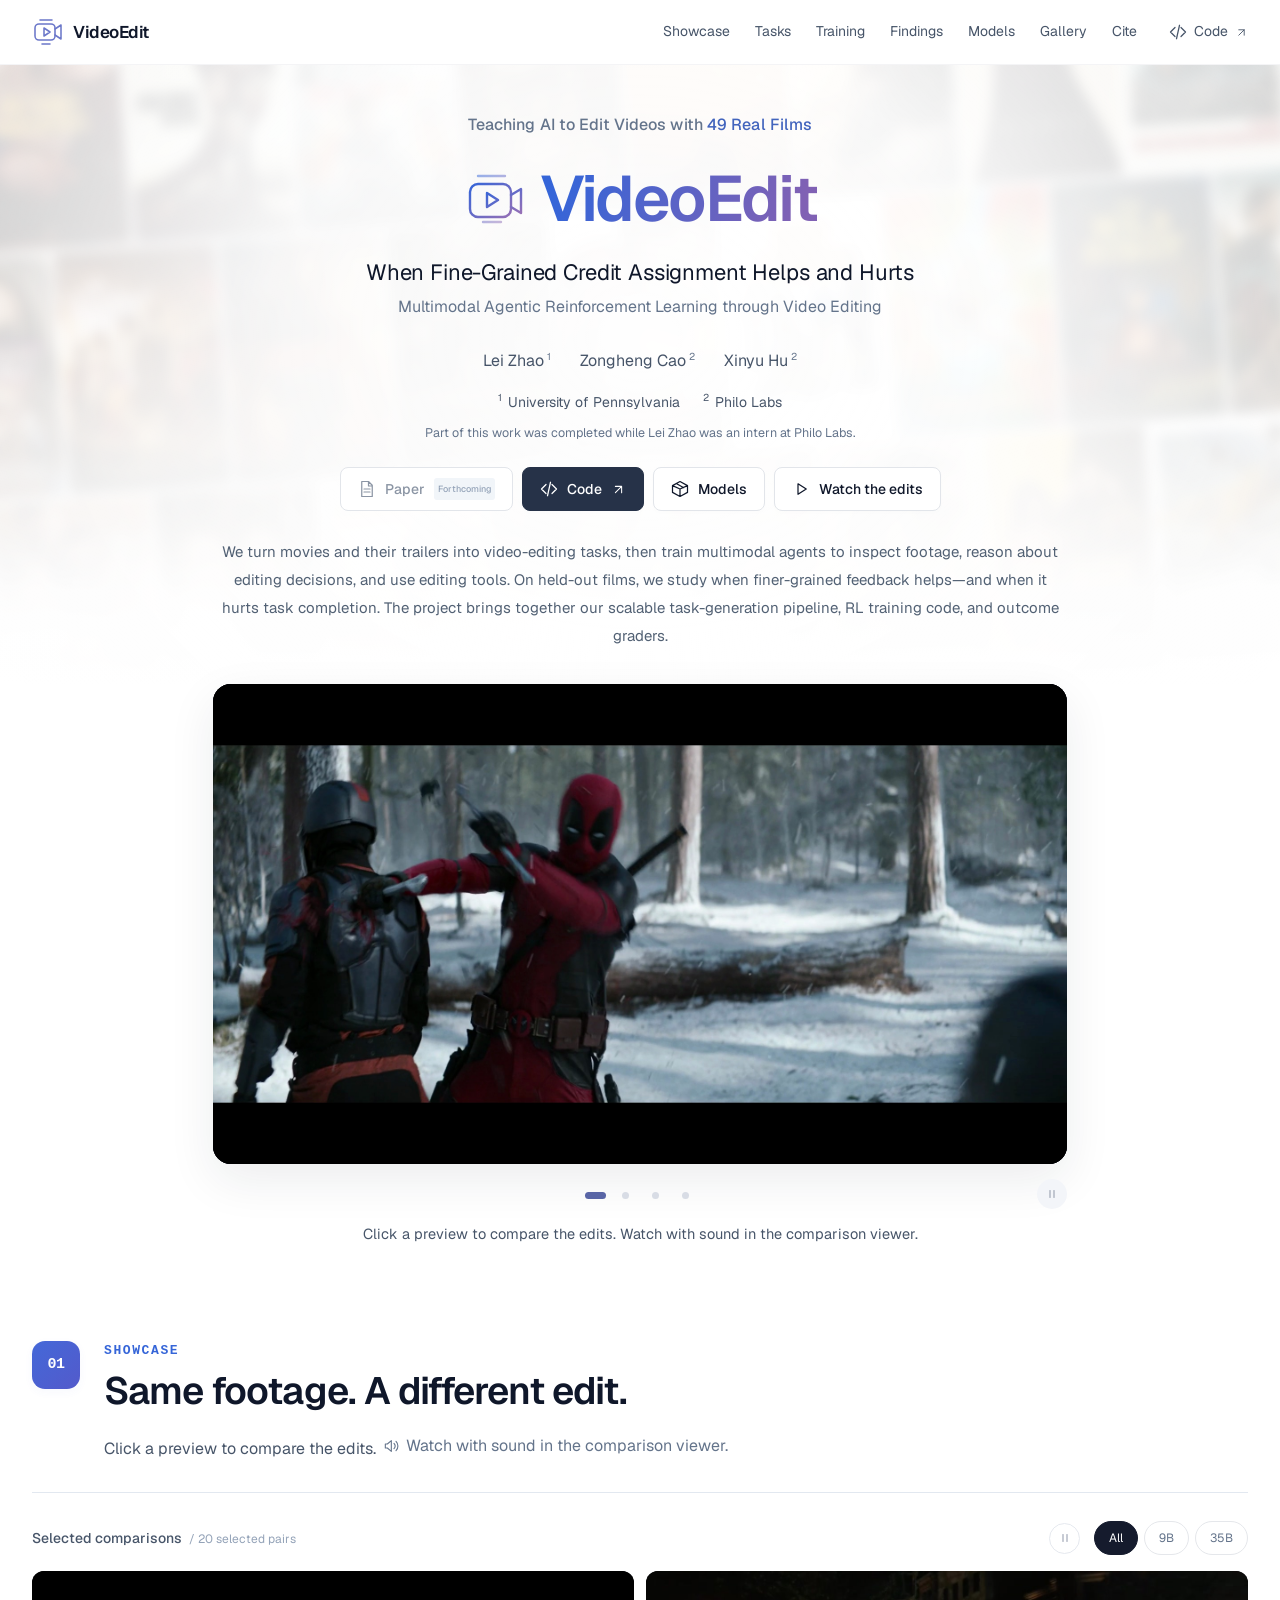
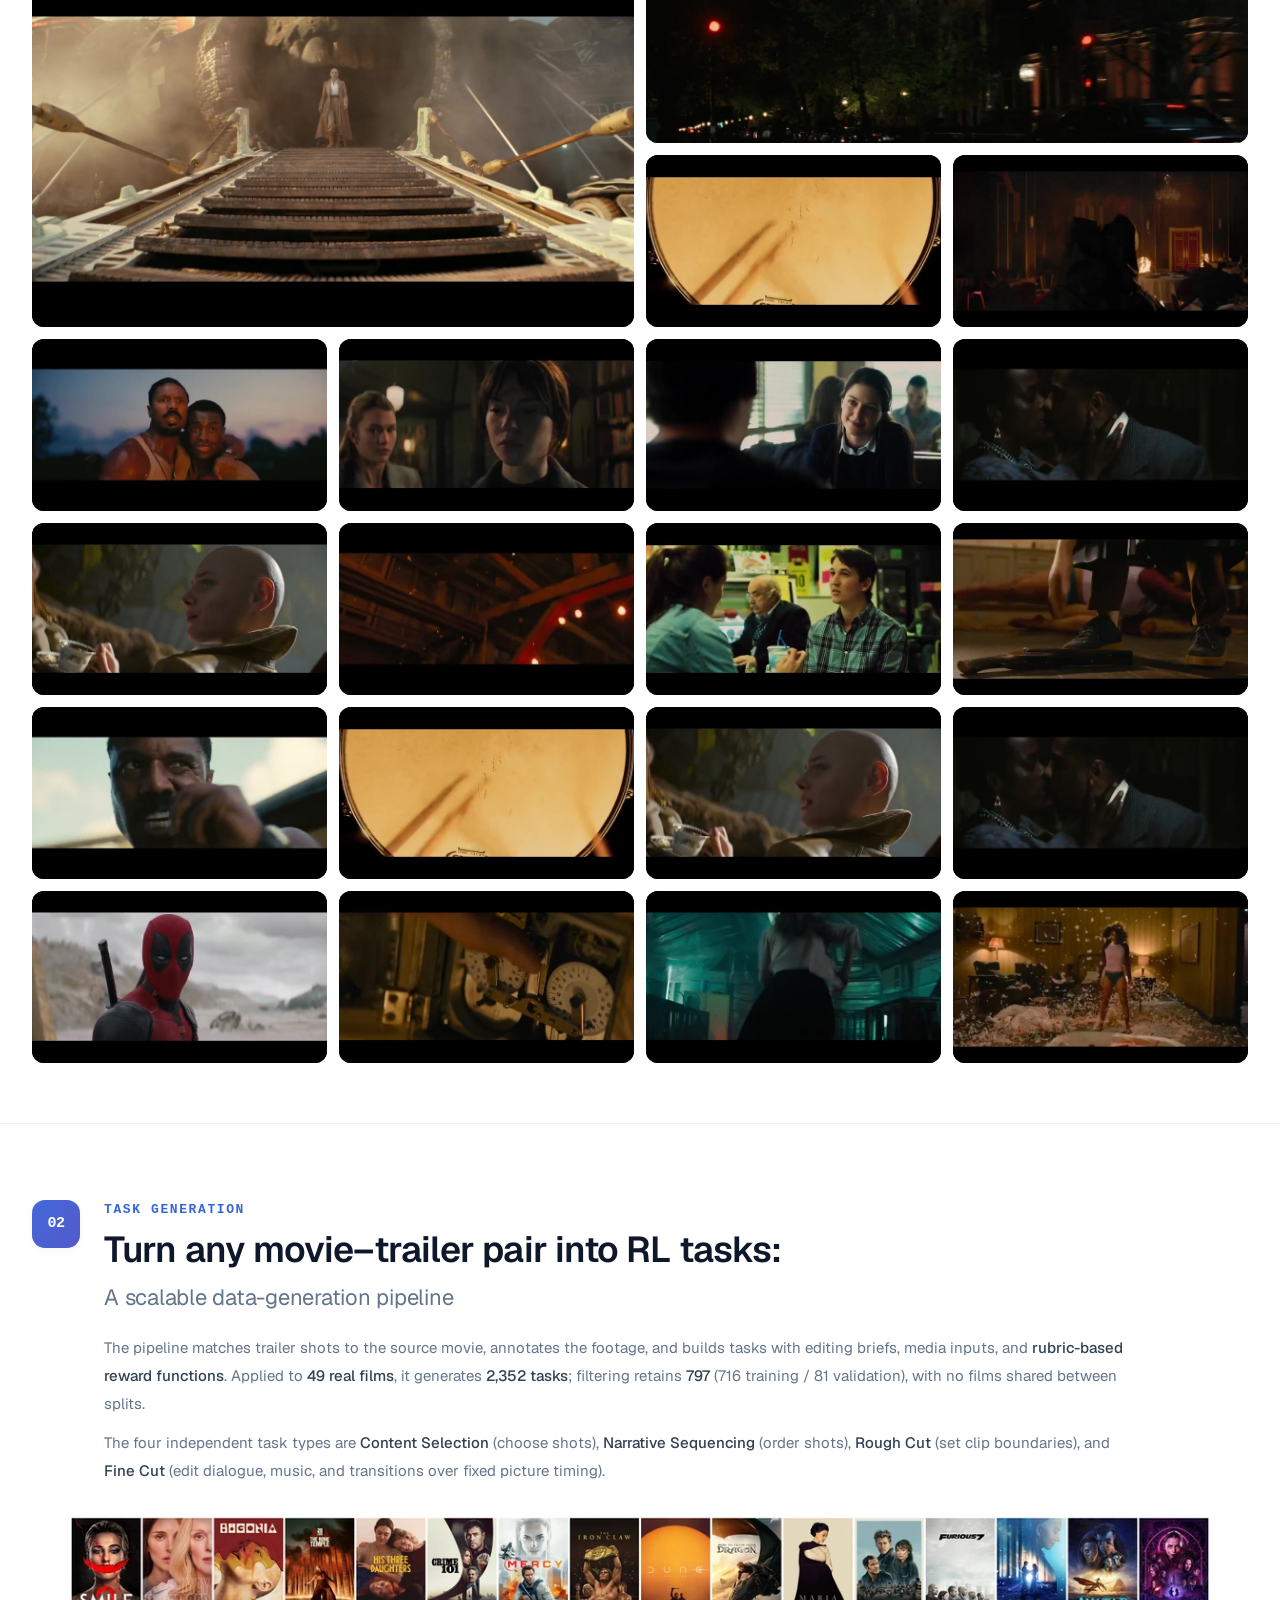
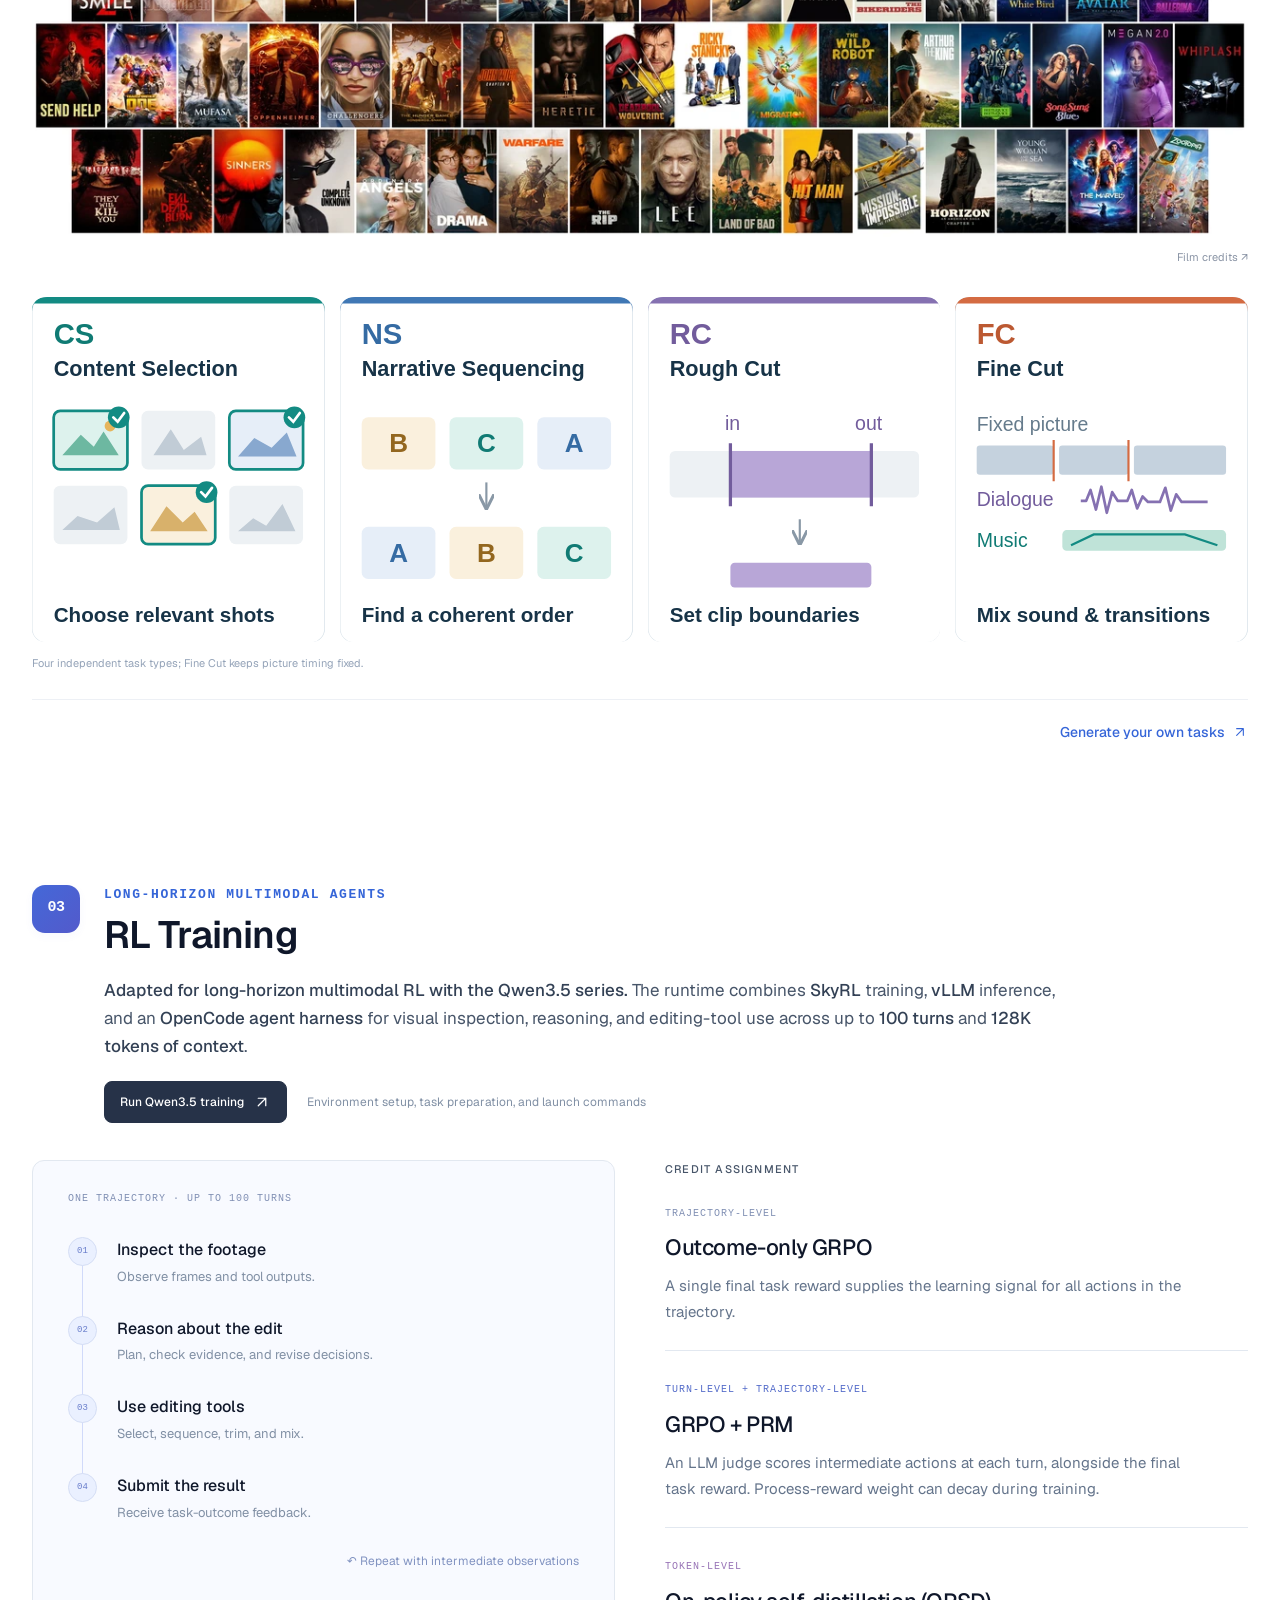
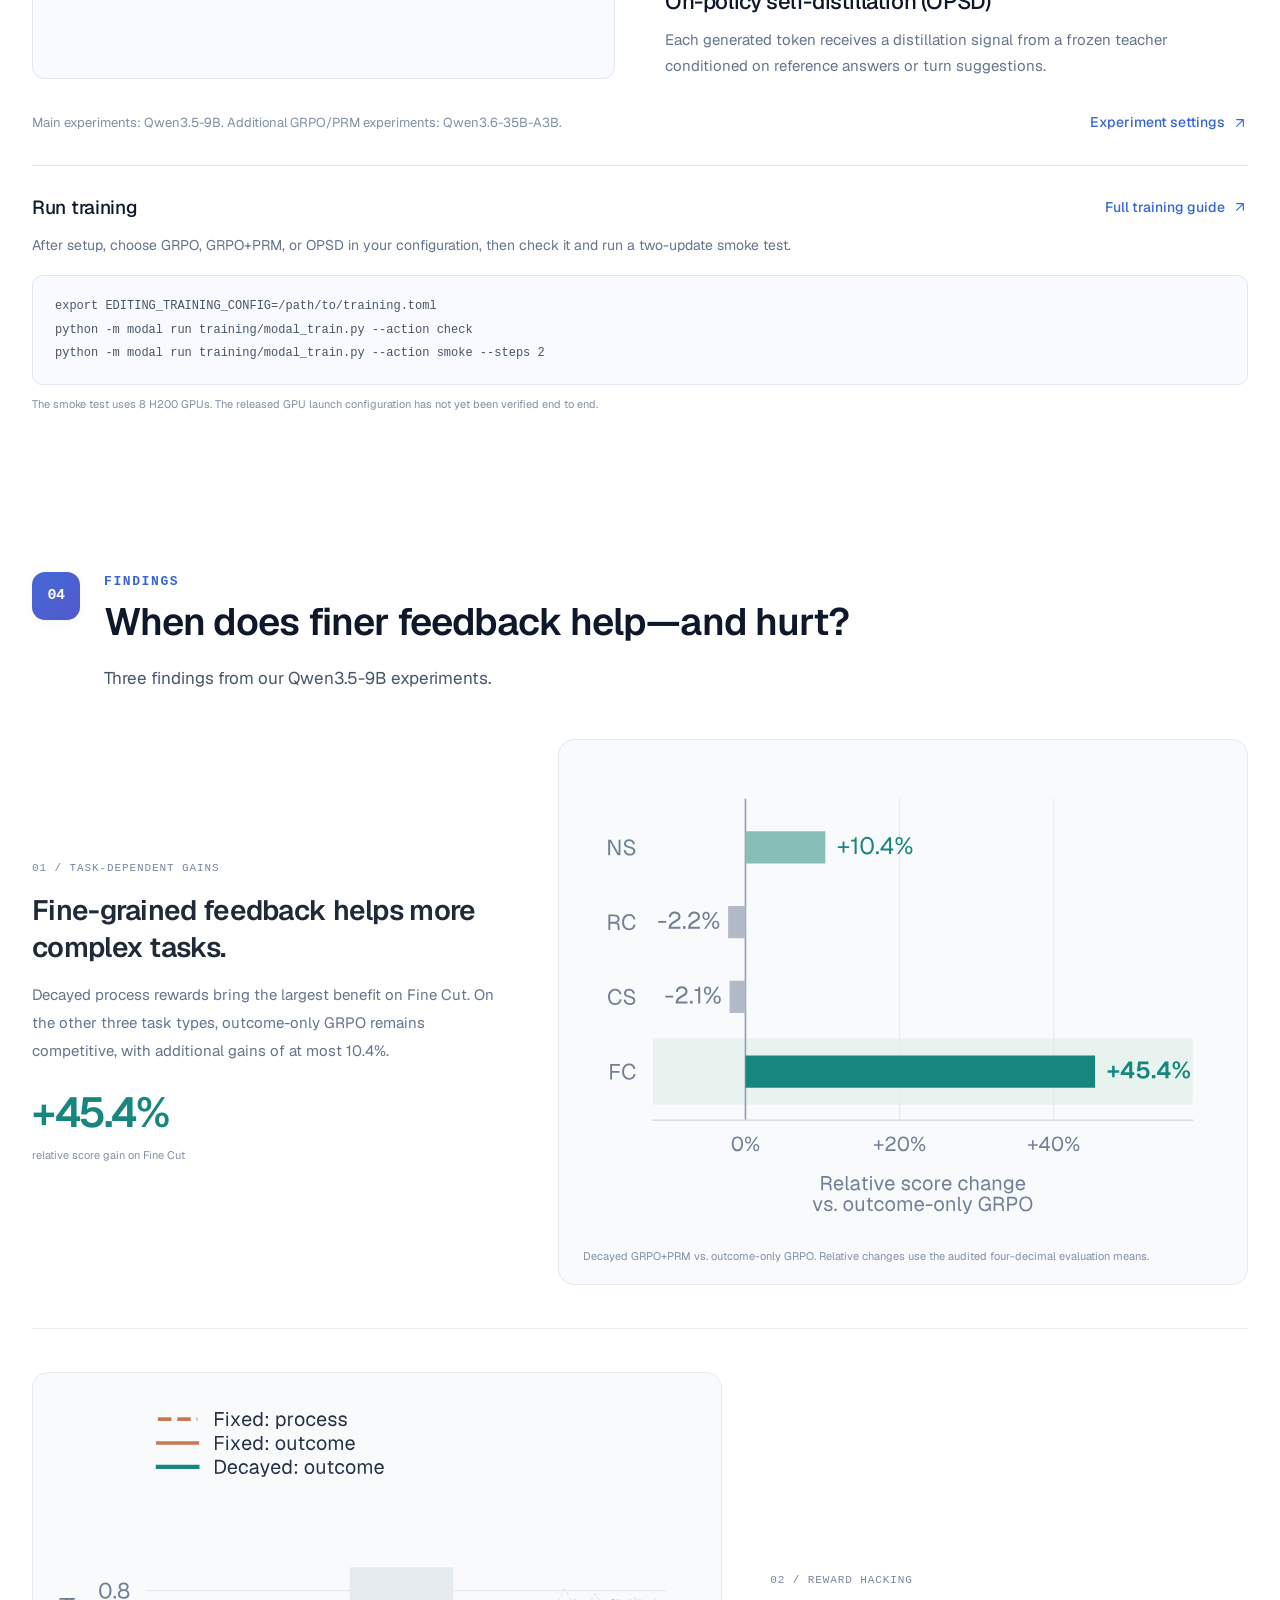
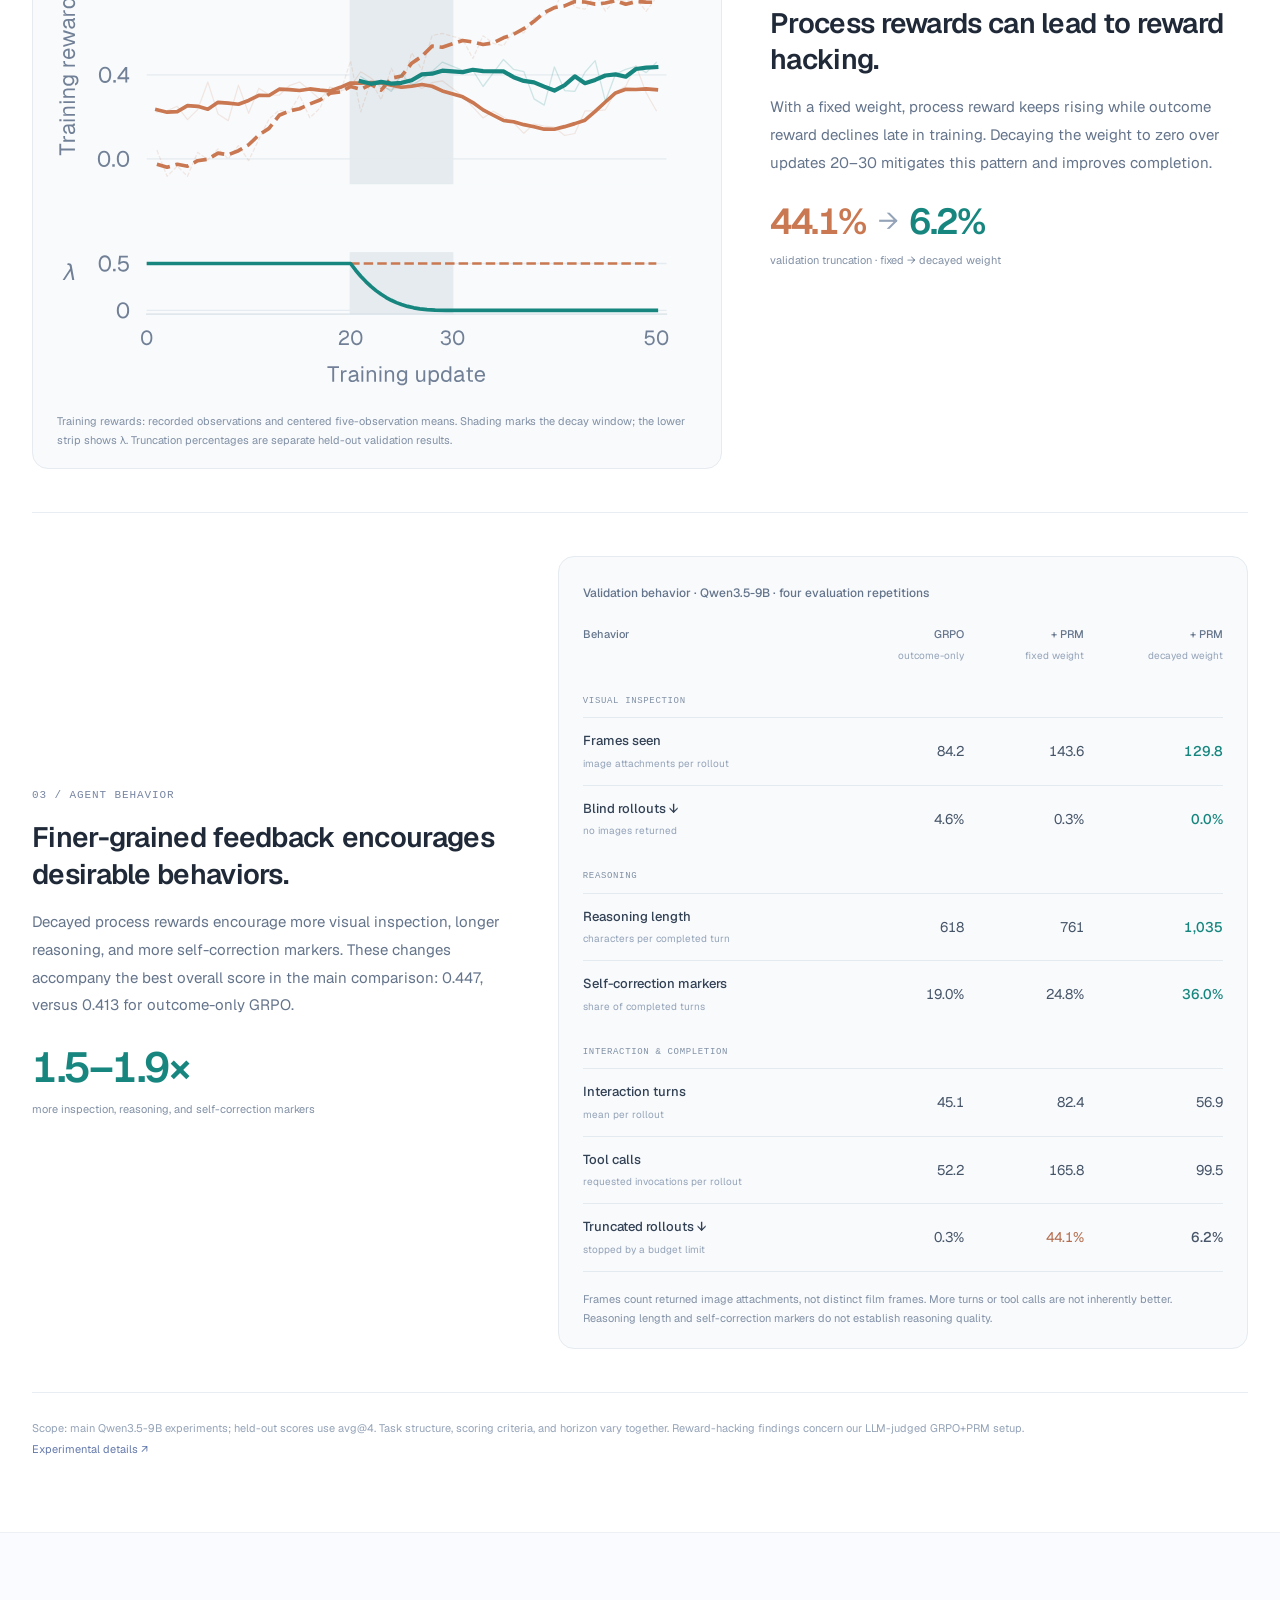
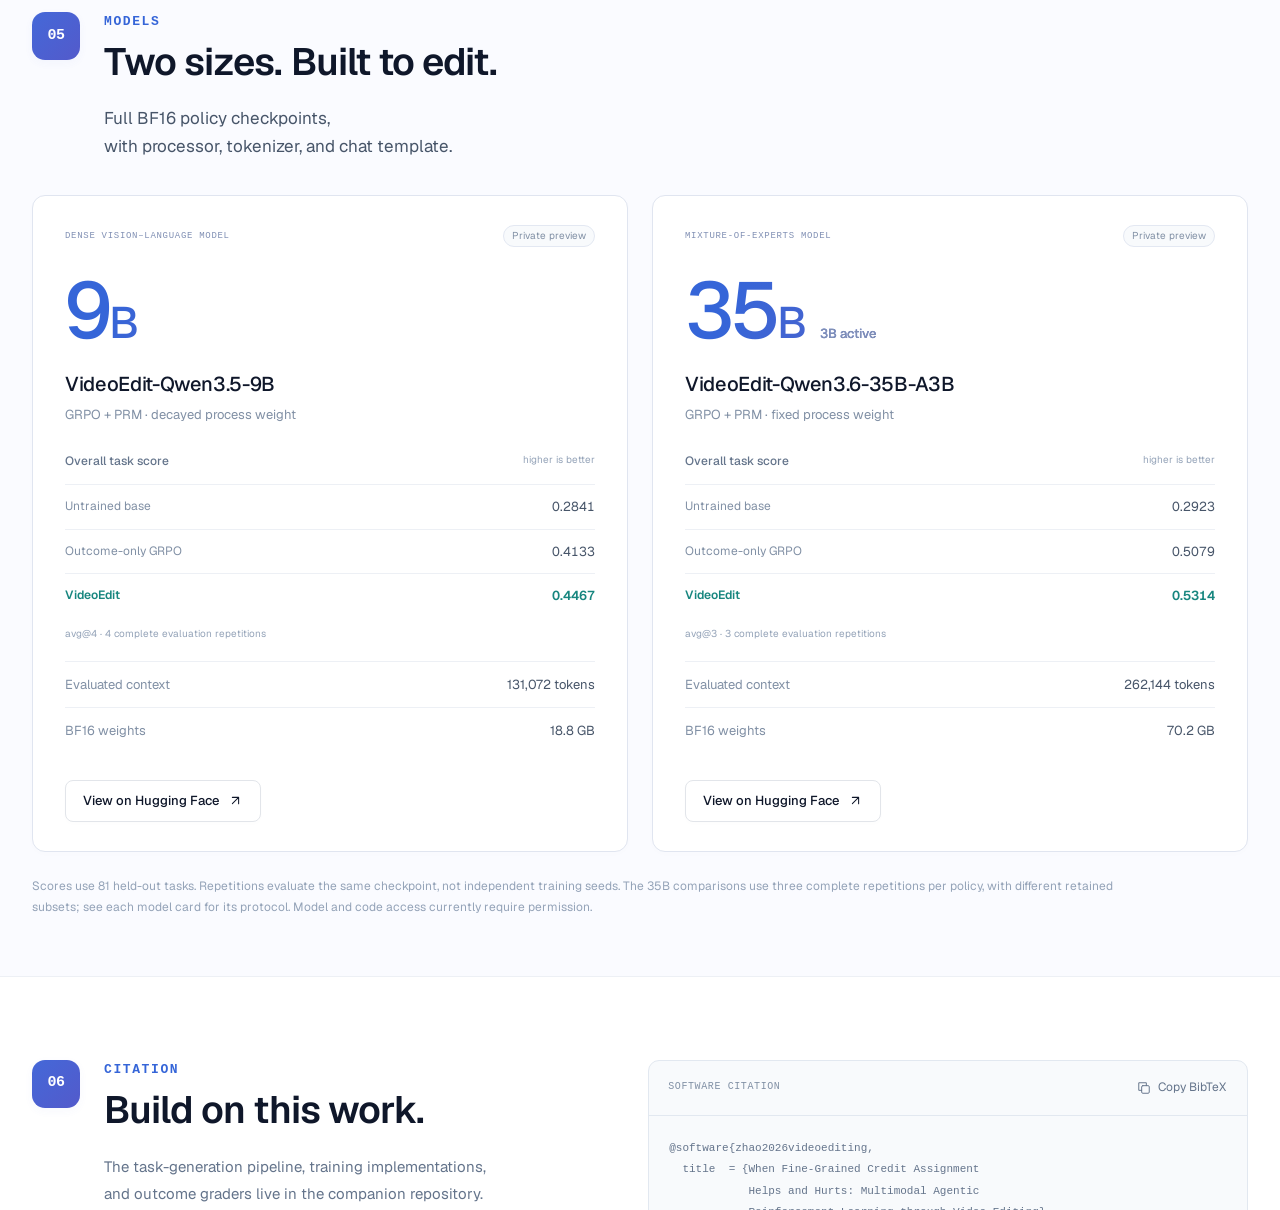
==== commit ad3b1d72: "Add model baselines full behavior metrics and a soft poster backdrop [skip ci]" ====
--- a/index.html
+++ b/index.html
@@ -40,6 +40,8 @@
 
   <main id="main">
     <section class="hero" id="top" aria-labelledby="paper-title">
+      <div class="hero-poster-backdrop" aria-hidden="true"></div>
+      <div class="hero-content">
       <p class="hero-kicker">Teaching AI to Edit Videos with <span>49 Real Films</span></p>
       <h1 id="paper-title"><svg class="hero-mark" viewBox="0 0 64 64" aria-hidden="true"><defs><linearGradient id="hero-brand-gradient" x1="0" y1="0" x2="1" y2="1"><stop stop-color="#3565d8"/><stop offset="1" stop-color="#9570b6"/></linearGradient></defs><g stroke="url(#hero-brand-gradient)" stroke-width="2.4" fill="none" stroke-linecap="round" stroke-linejoin="round"><rect x="7" y="17" width="41" height="33" rx="8"/><path d="m48 28 10-6v24l-10-6M24 26l11 7-11 7Z"/><path d="M15 9h27M20 55h18" opacity=".5"/></g></svg><span>VideoEdit</span></h1>
       <p class="paper-subtitle">When Fine-Grained Credit Assignment Helps and Hurts</p>
@@ -49,6 +51,7 @@
       <p class="internship">Part of this work was completed while Lei Zhao was an intern at Philo Labs.</p>
       <div class="hero-actions"><span class="button paper-pending"><svg class="icon"><use href="#i-file"/></svg>Paper <span class="pending-label">Forthcoming</span></span><a class="button primary" href="https://github.com/leizhao7/video-editing-credit-assignment" target="_blank" rel="noopener noreferrer"><svg class="icon"><use href="#i-code"/></svg>Code<svg class="icon small"><use href="#i-arrow"/></svg></a><a class="button" href="#models"><svg class="icon"><use href="#i-cube"/></svg>Models</a><a class="button" href="#showcase"><svg class="icon"><use href="#i-play"/></svg>Watch the edits</a></div>
       <p class="hero-intro">We turn movies and their trailers into video-editing tasks, then train multimodal agents to inspect footage, reason about editing decisions, and use editing tools. On held-out films, we study when finer-grained feedback helps—and when it hurts task completion. The project brings together our scalable task-generation pipeline, RL training code, and outcome graders.</p>
+      </div>
     </section>
 
     <section class="hero-media section-shell" aria-label="Featured editing outputs">
@@ -116,13 +119,24 @@
         </article>
         <article class="finding-feature" aria-labelledby="finding-behavior-title">
           <div class="finding-copy"><span class="finding-index">03 / Agent behavior</span><h3 id="finding-behavior-title">Finer-grained feedback encourages desirable behaviors.</h3><p>Decayed process rewards encourage more visual inspection, longer reasoning, and more self-correction markers. These changes accompany the best overall score in the main comparison: 0.447, versus 0.413 for outcome-only GRPO.</p><div class="finding-metric"><strong>1.5–1.9×</strong><span>more inspection, reasoning, and self-correction markers</span></div></div>
-          <figure class="finding-visual finding-behavior-table"><table><caption>Behavior under outcome-only GRPO and GRPO+PRM with decayed process rewards</caption><thead><tr><th scope="col">Behavior</th><th scope="col">GRPO</th><th scope="col">+ PRM<span>decayed weight</span></th><th scope="col">Change</th></tr></thead><tbody><tr><th scope="row">Visual inspection<span>frames per rollout</span></th><td>84.2</td><td>129.8</td><td><span class="behavior-gain">1.54×</span></td></tr><tr><th scope="row">Reasoning length<span>characters per completed turn</span></th><td>618</td><td>1,035</td><td><span class="behavior-gain">1.67×</span></td></tr><tr><th scope="row">Self-correction markers<span>share of completed turns</span></th><td>19.0%</td><td>36.0%</td><td><span class="behavior-gain">1.89×</span></td></tr></tbody></table><figcaption>Behavioral frequencies and lengths do not establish reasoning quality or the correctness of self-corrections.</figcaption></figure>
+          <figure class="finding-visual finding-behavior-table"><table><caption>Validation behavior · Qwen3.5-9B · four evaluation repetitions</caption><thead><tr><th scope="col">Behavior</th><th scope="col">GRPO<span>outcome-only</span></th><th scope="col">+ PRM<span>fixed weight</span></th><th scope="col">+ PRM<span>decayed weight</span></th></tr></thead><tbody>
+            <tr class="behavior-group"><th colspan="4" scope="colgroup">Visual inspection</th></tr>
+            <tr class="behavior-desirable"><th scope="row">Frames seen<span>image attachments per rollout</span></th><td>84.2</td><td>143.6</td><td>129.8</td></tr>
+            <tr class="behavior-desirable"><th scope="row">Blind rollouts ↓<span>no images returned</span></th><td>4.6%</td><td>0.3%</td><td>0.0%</td></tr>
+            <tr class="behavior-group"><th colspan="4" scope="colgroup">Reasoning</th></tr>
+            <tr class="behavior-desirable"><th scope="row">Reasoning length<span>characters per completed turn</span></th><td>618</td><td>761</td><td>1,035</td></tr>
+            <tr class="behavior-desirable"><th scope="row">Self-correction markers<span>share of completed turns</span></th><td>19.0%</td><td>24.8%</td><td>36.0%</td></tr>
+            <tr class="behavior-group"><th colspan="4" scope="colgroup">Interaction &amp; completion</th></tr>
+            <tr><th scope="row">Interaction turns<span>mean per rollout</span></th><td>45.1</td><td>82.4</td><td>56.9</td></tr>
+            <tr><th scope="row">Tool calls<span>requested invocations per rollout</span></th><td>52.2</td><td>165.8</td><td>99.5</td></tr>
+            <tr class="behavior-truncation"><th scope="row">Truncated rollouts ↓<span>stopped by a budget limit</span></th><td>0.3%</td><td>44.1%</td><td>6.2%</td></tr>
+          </tbody></table><figcaption>Frames count returned image attachments, not distinct film frames. More turns or tool calls are not inherently better. Reasoning length and self-correction markers do not establish reasoning quality.</figcaption></figure>
         </article>
       </div>
       <p class="findings-scope">Scope: main Qwen3.5-9B experiments; held-out scores use avg@4. Task structure, scoring criteria, and horizon vary together. Reward-hacking findings concern our LLM-judged GRPO+PRM setup. <a href="https://github.com/leizhao7/video-editing-credit-assignment/blob/main/docs/experiment_notes.md#interpreting-the-findings" target="_blank" rel="noopener noreferrer">Experimental details ↗</a></p>
     </section>
 
-    <section class="models-section" id="models" aria-labelledby="models-title"><div class="section-shell"><div class="section-heading"><div><span class="section-number">05</span><div class="eyebrow">Models</div><h2 id="models-title">Two sizes. Built to edit.</h2></div><p>Full BF16 policy checkpoints,<br>with processor, tokenizer, and chat template.</p></div><div class="model-cards"><article class="model-card"><div class="model-top"><span class="model-type">DENSE VISION–LANGUAGE MODEL</span><span class="private-badge">Private preview</span></div><div class="model-size">9<span>B</span></div><h3>VideoEdit-Qwen3.5-9B</h3><p>GRPO + PRM · decayed process weight</p><dl><div><dt>Overall score</dt><dd>0.4467 <small>4 evaluation repetitions</small></dd></div><div><dt>Evaluated context</dt><dd>131,072 tokens</dd></div><div><dt>BF16 weights</dt><dd>18.8 GB</dd></div></dl><a class="button" href="https://huggingface.co/leizhao7/VideoEdit-Qwen3.5-9B" target="_blank" rel="noopener noreferrer">View on Hugging Face <svg class="icon small"><use href="#i-arrow"/></svg></a></article><article class="model-card"><div class="model-top"><span class="model-type">MIXTURE-OF-EXPERTS MODEL</span><span class="private-badge">Private preview</span></div><div class="model-size">35<span>B</span><small>3B active</small></div><h3>VideoEdit-Qwen3.6-35B-A3B</h3><p>GRPO + PRM · fixed process weight</p><dl><div><dt>Overall score</dt><dd>0.5314 <small>3 complete evaluation repetitions</small></dd></div><div><dt>Evaluated context</dt><dd>262,144 tokens</dd></div><div><dt>BF16 weights</dt><dd>70.2 GB</dd></div></dl><a class="button" href="https://huggingface.co/leizhao7/VideoEdit-Qwen3.6-35B-A3B" target="_blank" rel="noopener noreferrer">View on Hugging Face <svg class="icon small"><use href="#i-arrow"/></svg></a></article></div><p class="model-footnote">Scores use 81 held-out tasks. Repetitions evaluate the same checkpoint, not independent training seeds. The 35B result excludes incomplete scoring repetitions; see each model card for its protocol. Model and code access currently require permission.</p></div></section>
+    <section class="models-section" id="models" aria-labelledby="models-title"><div class="section-shell"><div class="section-heading"><div><span class="section-number">05</span><div class="eyebrow">Models</div><h2 id="models-title">Two sizes. Built to edit.</h2></div><p>Full BF16 policy checkpoints,<br>with processor, tokenizer, and chat template.</p></div><div class="model-cards"><article class="model-card"><div class="model-top"><span class="model-type">DENSE VISION–LANGUAGE MODEL</span><span class="private-badge">Private preview</span></div><div class="model-size">9<span>B</span></div><h3>VideoEdit-Qwen3.5-9B</h3><p>GRPO + PRM · decayed process weight</p><table class="model-score-table"><caption>Overall task score <span>higher is better</span></caption><tbody><tr><th scope="row">Untrained base</th><td>0.2841</td></tr><tr><th scope="row">Outcome-only GRPO</th><td>0.4133</td></tr><tr class="released-model-score"><th scope="row">VideoEdit</th><td>0.4467</td></tr></tbody></table><p class="model-eval-protocol">avg@4 · 4 complete evaluation repetitions</p><dl><div><dt>Evaluated context</dt><dd>131,072 tokens</dd></div><div><dt>BF16 weights</dt><dd>18.8 GB</dd></div></dl><a class="button" href="https://huggingface.co/leizhao7/VideoEdit-Qwen3.5-9B" target="_blank" rel="noopener noreferrer">View on Hugging Face <svg class="icon small"><use href="#i-arrow"/></svg></a></article><article class="model-card"><div class="model-top"><span class="model-type">MIXTURE-OF-EXPERTS MODEL</span><span class="private-badge">Private preview</span></div><div class="model-size">35<span>B</span><small>3B active</small></div><h3>VideoEdit-Qwen3.6-35B-A3B</h3><p>GRPO + PRM · fixed process weight</p><table class="model-score-table"><caption>Overall task score <span>higher is better</span></caption><tbody><tr><th scope="row">Untrained base</th><td>0.2923</td></tr><tr><th scope="row">Outcome-only GRPO</th><td>0.5079</td></tr><tr class="released-model-score"><th scope="row">VideoEdit</th><td>0.5314</td></tr></tbody></table><p class="model-eval-protocol">avg@3 · 3 complete evaluation repetitions</p><dl><div><dt>Evaluated context</dt><dd>262,144 tokens</dd></div><div><dt>BF16 weights</dt><dd>70.2 GB</dd></div></dl><a class="button" href="https://huggingface.co/leizhao7/VideoEdit-Qwen3.6-35B-A3B" target="_blank" rel="noopener noreferrer">View on Hugging Face <svg class="icon small"><use href="#i-arrow"/></svg></a></article></div><p class="model-footnote">Scores use 81 held-out tasks. Repetitions evaluate the same checkpoint, not independent training seeds. The 35B comparisons use three complete repetitions per policy, with different retained subsets; see each model card for its protocol. Model and code access currently require permission.</p></div></section>
 
     <section class="section-shell citation-section" id="citation" aria-labelledby="citation-title"><div><span class="section-number">06</span><div class="eyebrow">Citation</div><h2 id="citation-title">Build on this work.</h2><p>The task-generation pipeline, training implementations,<br>and outcome graders live in the companion repository.</p><a class="text-link" href="https://github.com/leizhao7/video-editing-credit-assignment" target="_blank" rel="noopener noreferrer">Explore the project on GitHub <svg class="icon"><use href="#i-arrow"/></svg></a></div><div class="citation-box"><div><span>SOFTWARE CITATION</span><button type="button" id="copy-citation"><svg class="icon"><use href="#i-copy"/></svg><span>Copy BibTeX</span></button></div><pre><code id="bibtex">@software{zhao2026videoediting,
   title  = {When Fine-Grained Credit Assignment
--- a/assets/style.css
+++ b/assets/style.css
@@ -217,3 +217,26 @@
 @media(max-width:1100px){.finding-feature{gap:30px}.finding-copy h3{font-size:25px}.finding-copy>p{font-size:14px}.finding-behavior-table{padding:20px 17px 0}.finding-behavior-table th,.finding-behavior-table td{padding-inline:6px}}
 @media(max-width:900px){.finding-feature,.finding-feature:nth-child(2){grid-template-columns:1fr;gap:26px;padding:35px 0}.finding-feature:nth-child(2) .finding-copy,.finding-feature:nth-child(2) .finding-visual{order:initial}.finding-copy{max-width:680px}.finding-copy h3{font-size:27px}.finding-copy>p{font-size:15px}.finding-metric{margin-top:19px}.finding-visual{max-width:760px;width:100%}}
 @media(max-width:600px){.hero-kicker{font-size:13px;max-width:330px;margin-bottom:9px}.hero-intro{margin-top:23px;font-size:13px;line-height:1.85;text-align:left}.finding-feature{gap:22px;padding:29px 0}.finding-feature:first-child{padding-top:6px}.finding-index{font-size:9px;margin-bottom:12px}.finding-copy h3{font-size:24px;letter-spacing:-.5px}.finding-copy>p{margin-top:13px;font-size:14px}.finding-metric>strong{font-size:37px}.finding-metric-change>strong{font-size:32px;gap:10px}.finding-metric>span{font-size:10px}.finding-visual{border-radius:12px;padding:9px 7px 0}.finding-visual>figcaption{font-size:10px;padding:5px 9px 14px}.finding-behavior-table{padding:18px 13px 0}.finding-behavior-table caption{font-size:11px;padding-bottom:17px}.finding-behavior-table table{font-size:12px}.finding-behavior-table th,.finding-behavior-table td{padding:17px 5px}.finding-behavior-table tbody th{font-size:11px}.finding-behavior-table thead th{font-size:10px}.finding-behavior-table th>span{font-size:9px;max-width:110px}.behavior-gain{padding:3px 5px;font-size:10px}.finding-behavior-table>figcaption{padding:15px 0}.findings-scope{font-size:10px;margin-top:20px}}
+
+/* A soft poster backdrop frames the title while the center stays quiet. */
+.hero{position:relative;isolation:isolate;max-width:none;overflow:hidden;background:#fff}
+.hero-content{position:relative;max-width:1072px;margin-inline:auto}
+.hero-poster-backdrop{position:absolute;z-index:-2;inset:-80px -40px 0;background:url('film-poster-collage-2560.webp') center 44%/cover no-repeat;opacity:.32;filter:blur(6px) saturate(.8);transform:rotate(-4deg) scale(1.08);pointer-events:none}
+.hero::after{content:'';position:absolute;z-index:-1;inset:0;background:radial-gradient(ellipse 58% 100% at 50% 44%,#fffffffa 5%,#ffffffdf 48%,#ffffff40 100%),linear-gradient(180deg,#ffffff33 0%,#ffffff12 44%,#fffffff0 85%,#fff 100%);pointer-events:none}
+.hero-intro{color:#526174}
+.finding-behavior-table th,.finding-behavior-table td{padding-block:13px}
+.finding-behavior-table td:nth-child(3){font-weight:400;color:#475569}
+.finding-behavior-table .behavior-desirable td:last-child{font-weight:500;color:#17867f}
+.finding-behavior-table .behavior-group th{padding:18px 0 9px;border-top:0;font-family:var(--mono);font-size:9px;font-weight:500;letter-spacing:.65px;text-transform:uppercase;color:#8190a5}
+.finding-behavior-table .behavior-truncation td:nth-child(3){color:#b56b4c}
+.finding-behavior-table .behavior-truncation td:last-child{font-weight:500;color:#475569}
+.model-score-table{width:100%;margin-top:26px;border-collapse:collapse;font-size:13px;font-variant-numeric:tabular-nums}
+.model-score-table caption{padding-bottom:13px;text-align:left;font-size:12px;font-weight:500;color:#64748b}
+.model-score-table caption>span{float:right;font-size:10px;font-weight:400;color:#94a3b8}
+.model-score-table th,.model-score-table td{padding:11px 0;border-top:1px solid #edf0f5}
+.model-score-table th{text-align:left;font-size:12px;font-weight:400;color:#8190a5}
+.model-score-table td{text-align:right;color:#475569}
+.model-score-table .released-model-score th,.model-score-table .released-model-score td{font-weight:600;color:#17867f}
+.model-card>.model-eval-protocol{margin-top:7px;font-size:10px;line-height:1.7;color:#94a3b8}
+.model-card dl{margin-top:19px}
+@media(max-width:600px){.hero-poster-backdrop{inset:-25px -140px 0;opacity:.26;filter:blur(5px) saturate(.75);transform:rotate(-5deg) scale(1.1)}.hero::after{background:radial-gradient(ellipse 80% 100% at 50% 45%,#fffffff5 10%,#ffffffdd 58%,#ffffff66 100%),linear-gradient(180deg,#ffffff33,#ffffff12 50%,#fff 100%)}.finding-behavior-table .behavior-group th{font-size:8px;padding-top:15px}.model-score-table{margin-top:23px;font-size:12px}.model-score-table th{font-size:11px}.model-score-table caption{font-size:11px}.model-card>.model-eval-protocol{font-size:9px}}
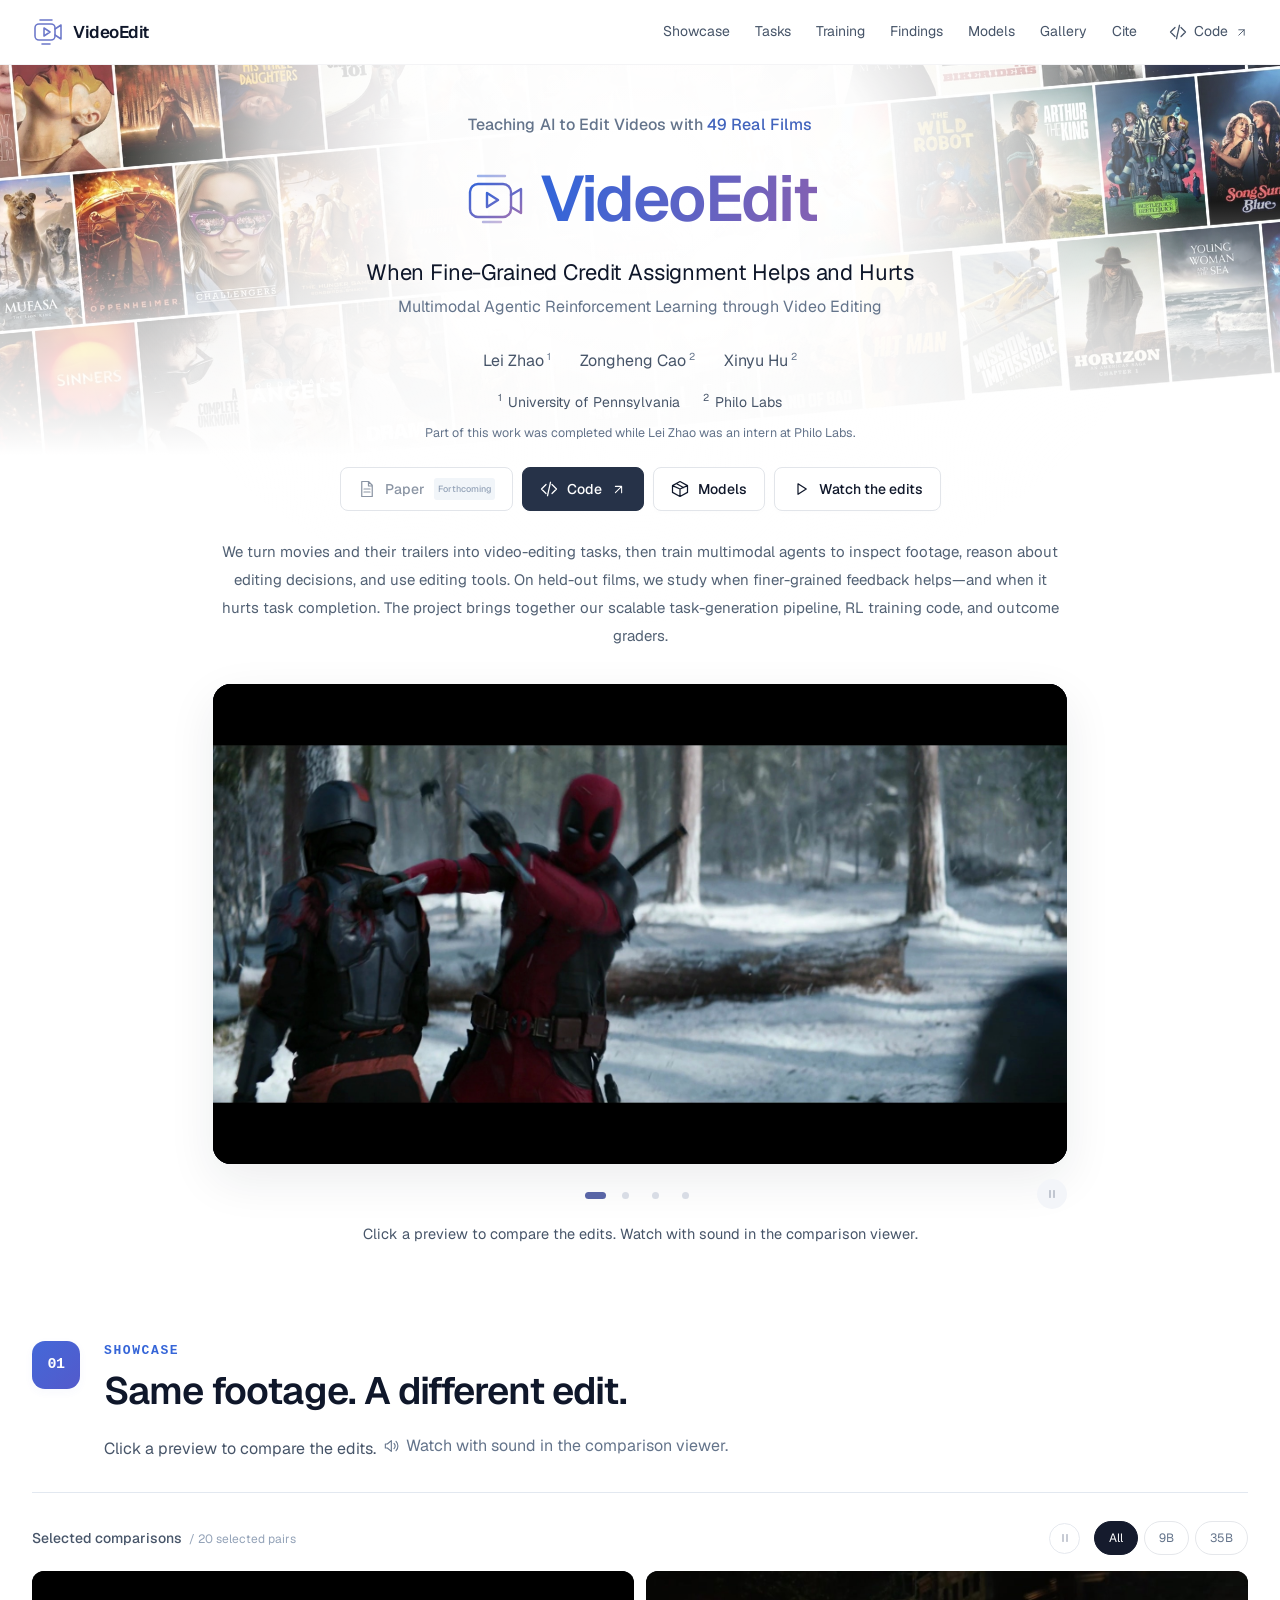
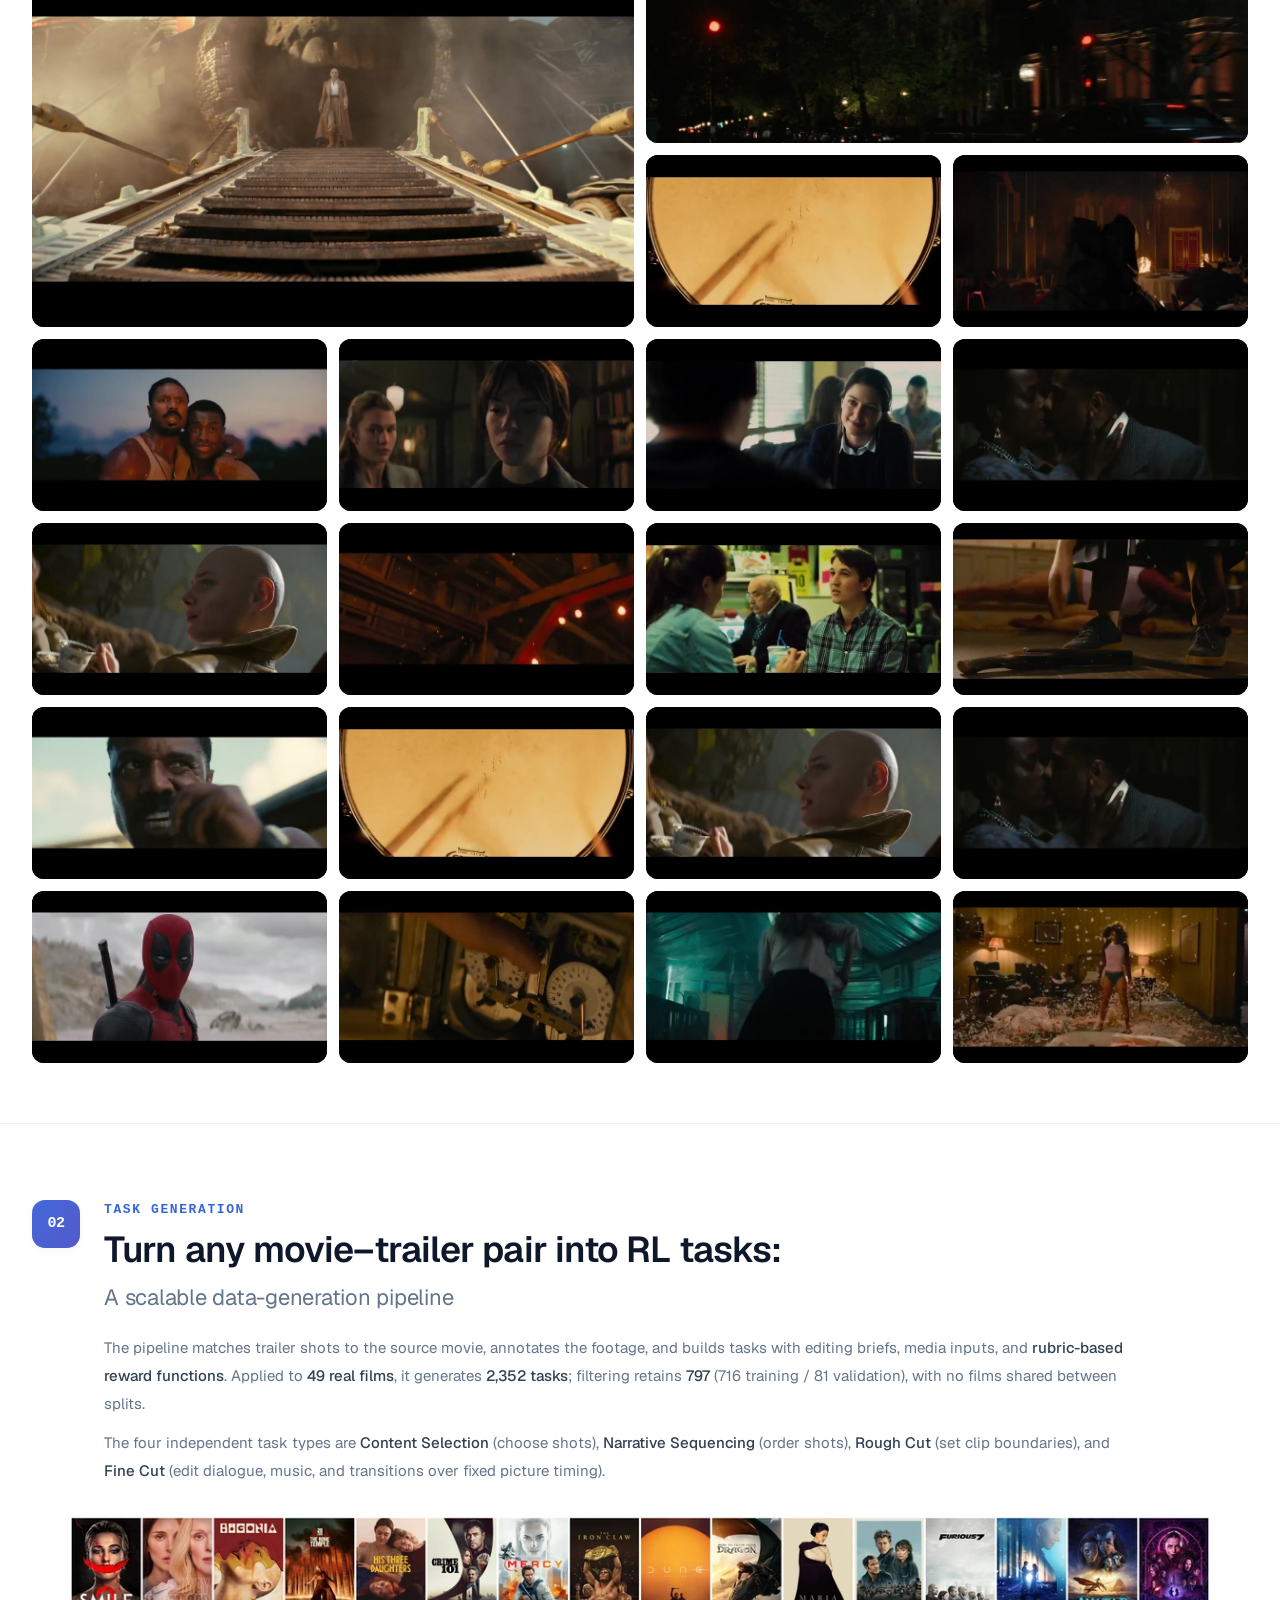
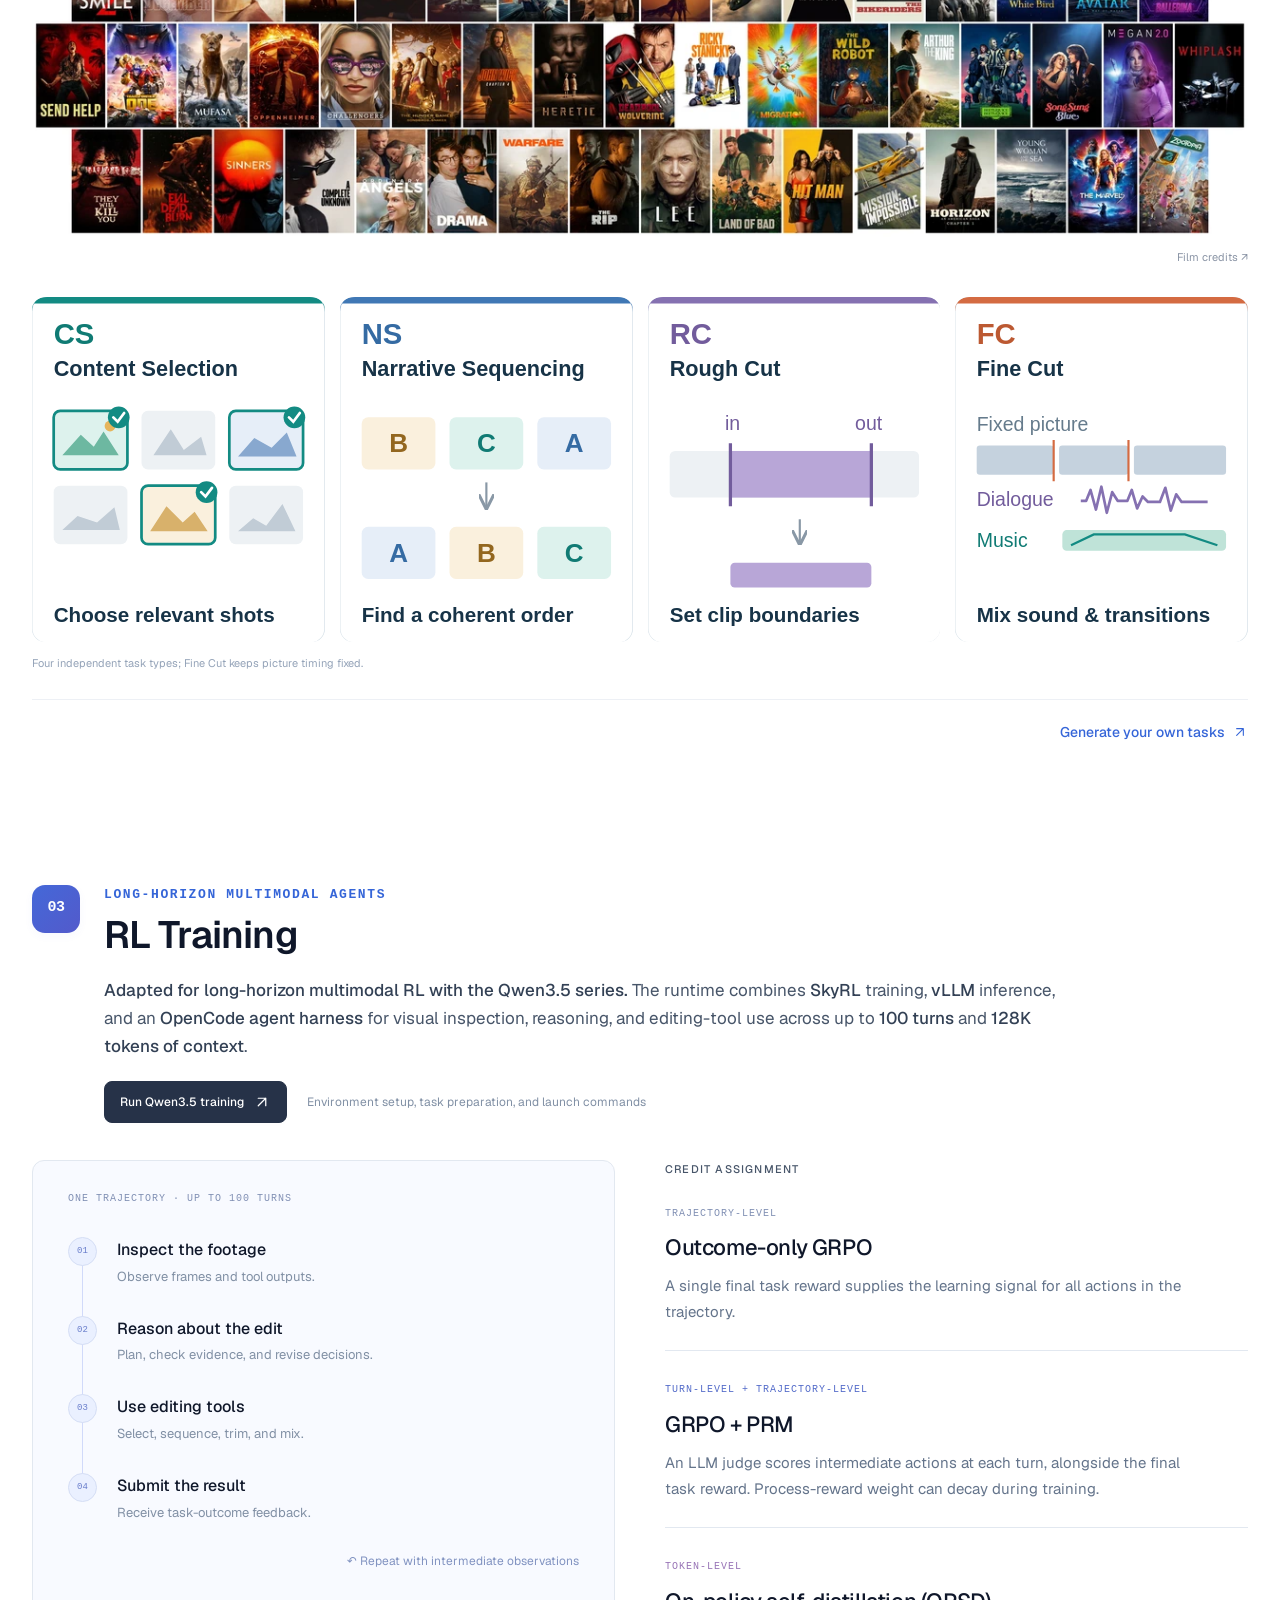
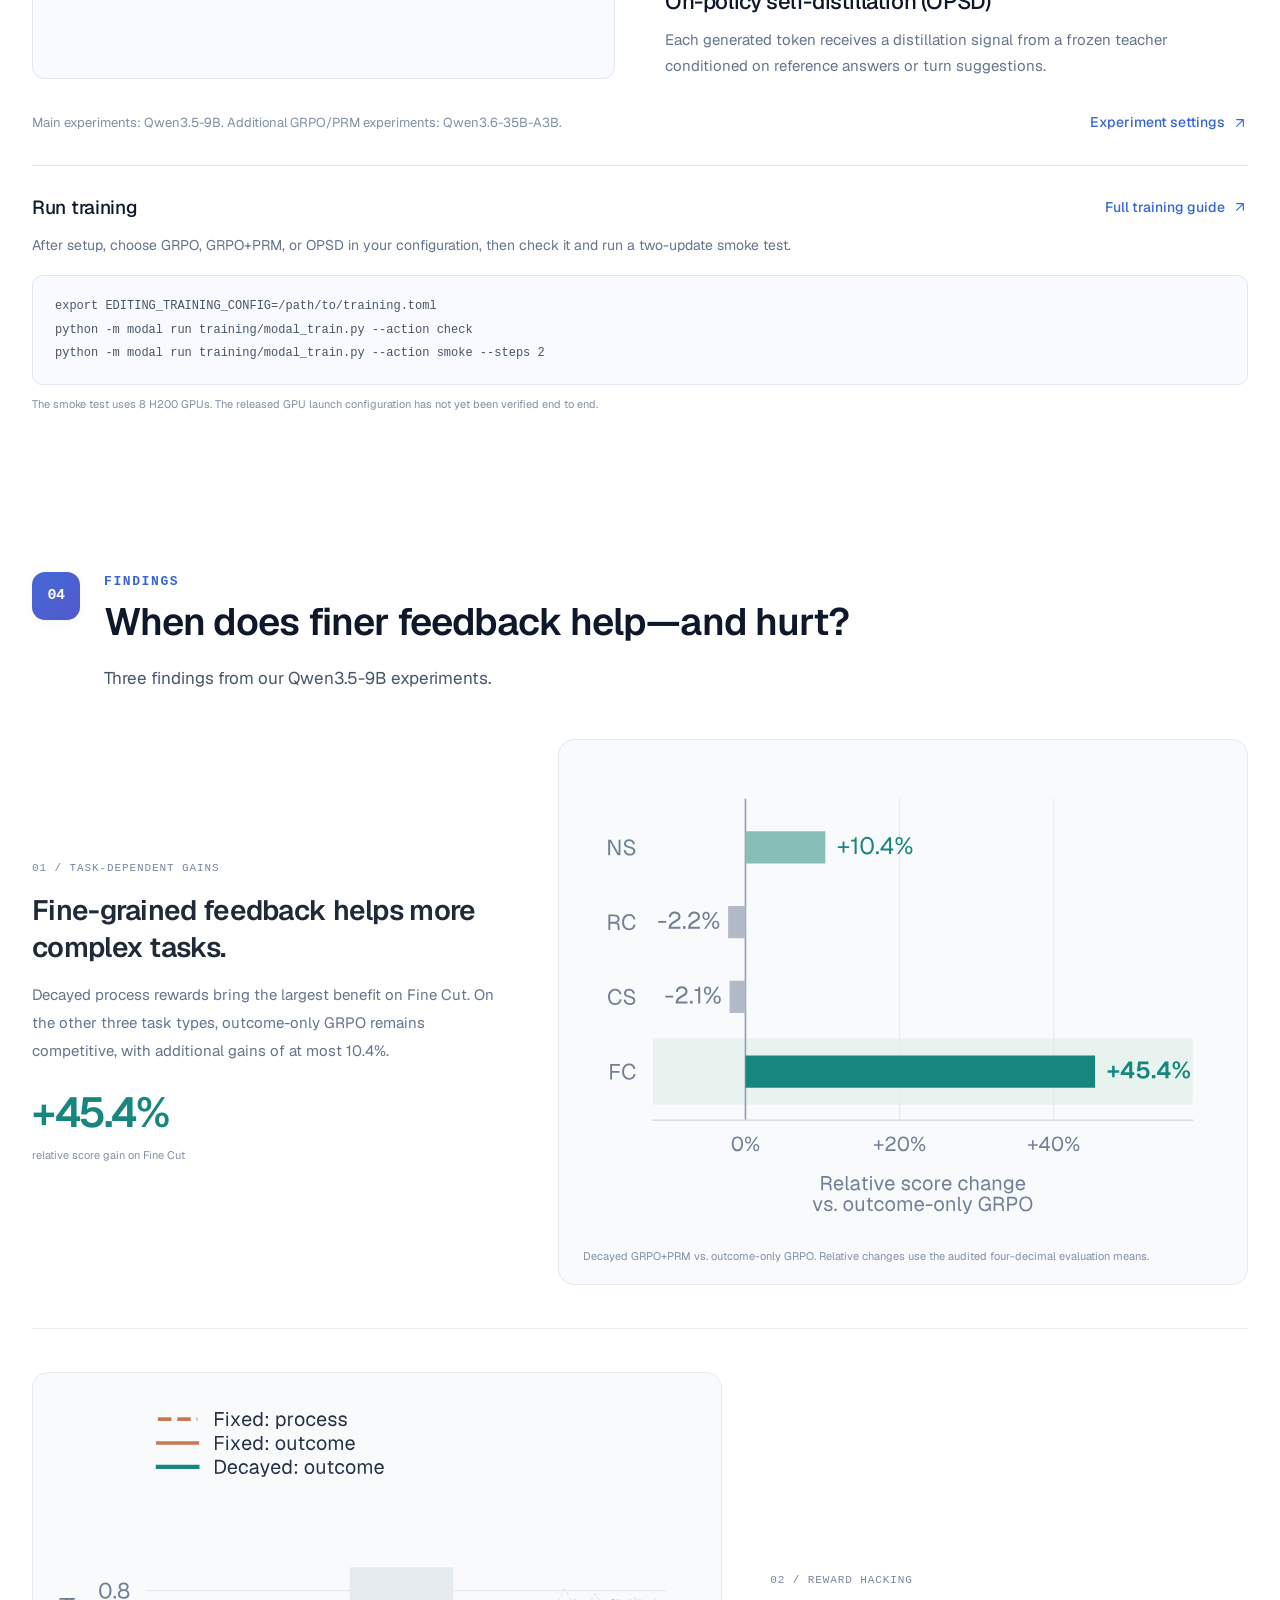
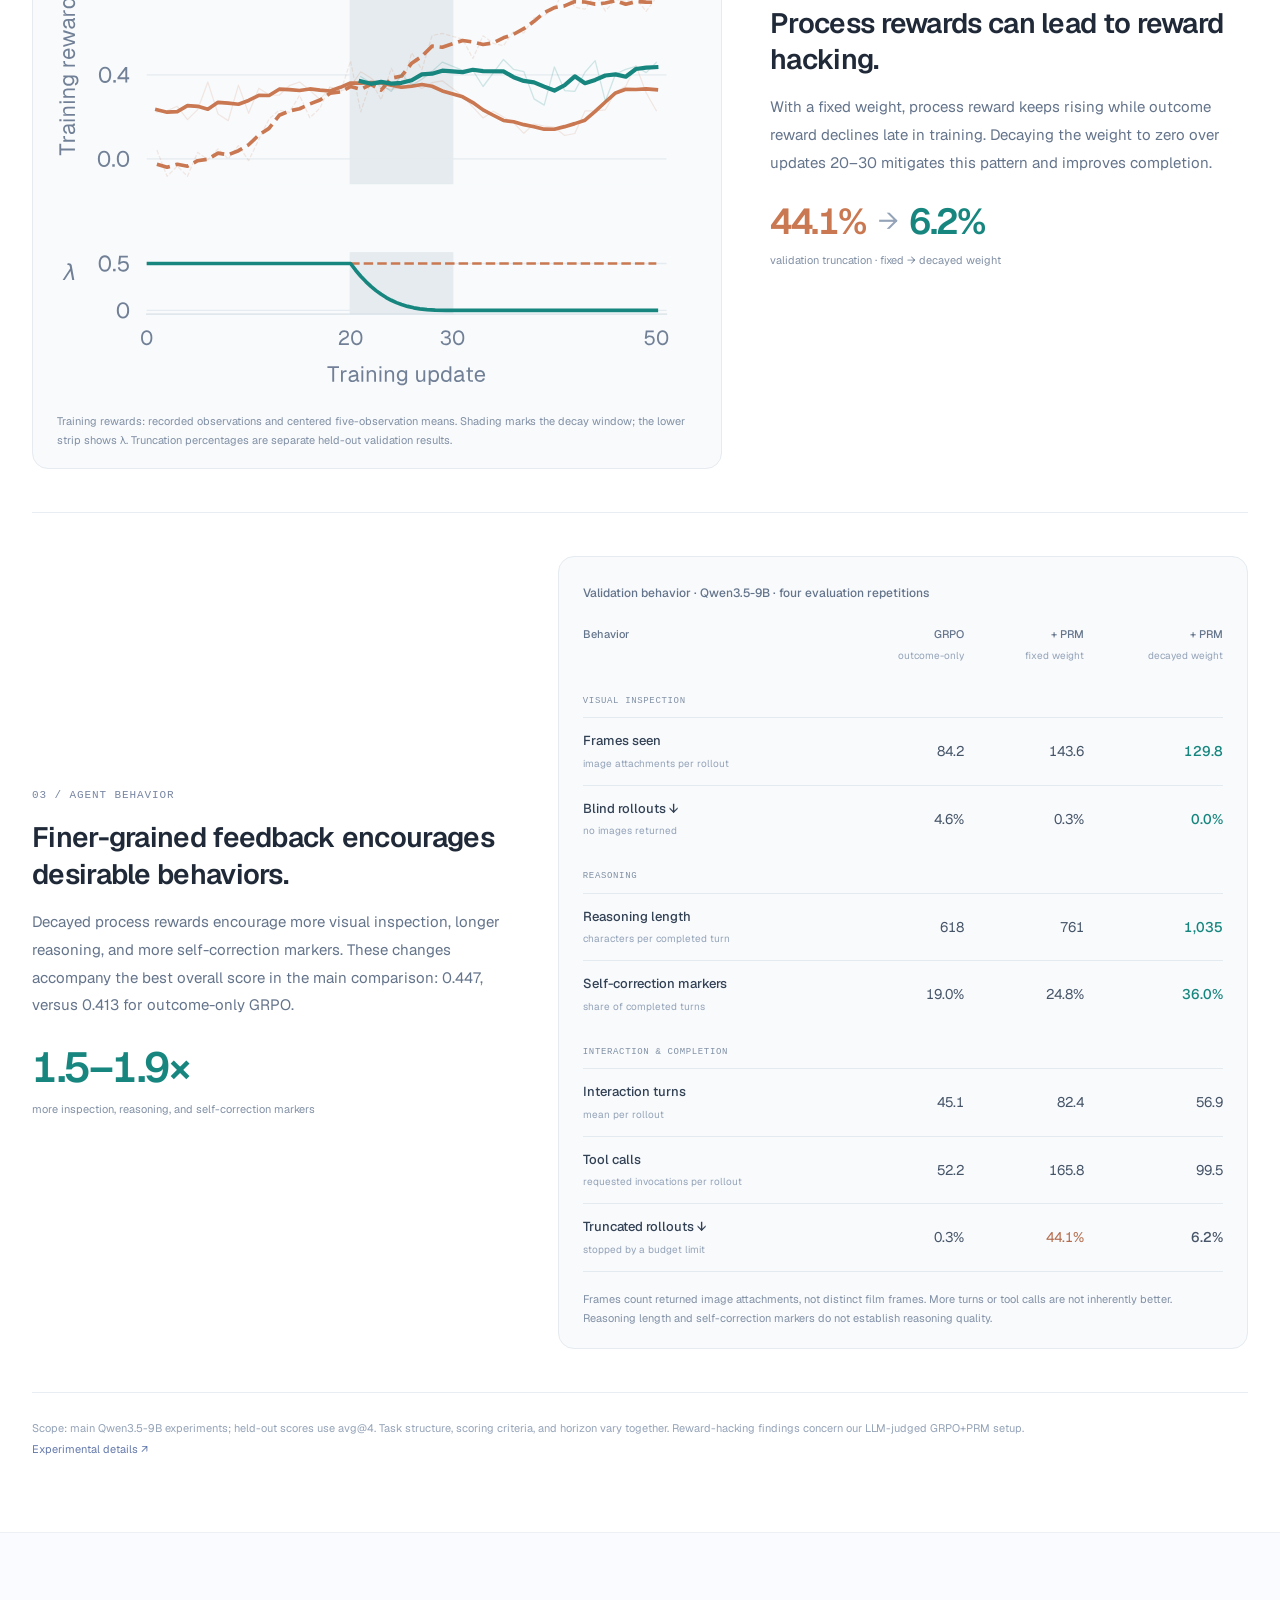
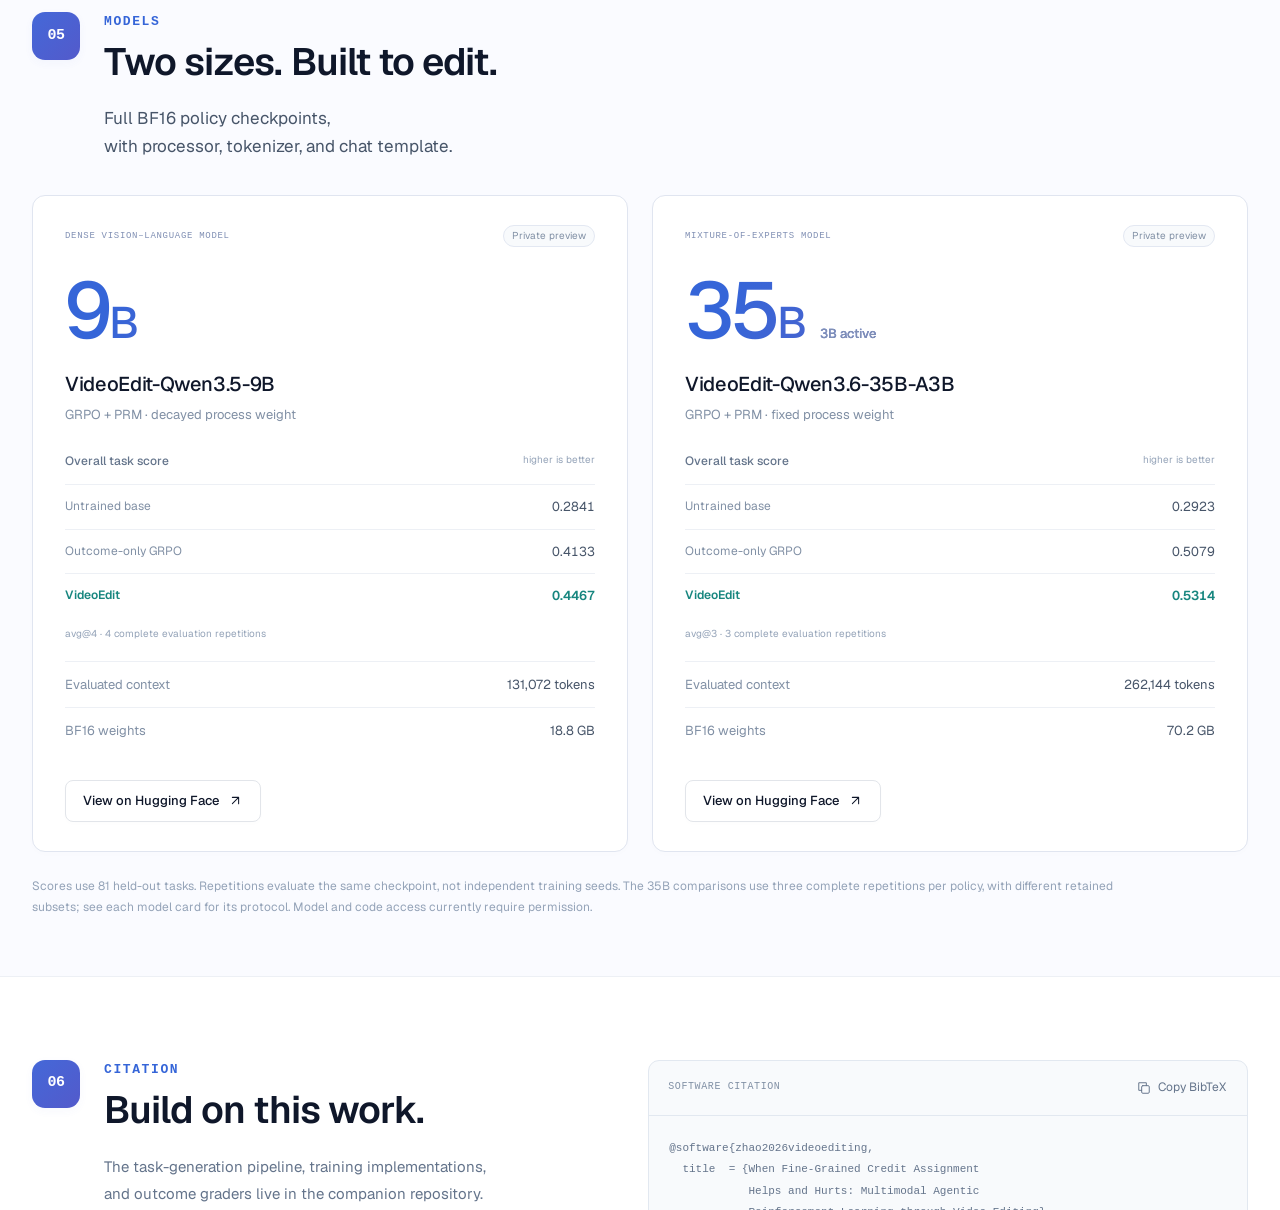
==== commit 7be07faa: "Add direct comparison links and selected README previews [skip ci]" ====
--- a/index.html
+++ b/index.html
@@ -14,7 +14,7 @@
   <link rel="preload" as="font" type="font/ttf" href="assets/fonts/geist-400.ttf" crossorigin>
   <link rel="preload" as="font" type="font/ttf" href="assets/fonts/geist-600.ttf" crossorigin>
   <link rel="stylesheet" href="assets/style.css">
-  <script type="module" src="assets/site.js?v=20261026-collage-tasks"></script>
+  <script type="module" src="assets/site.js?v=20261026-linked-demos"></script>
 </head>
 <body>
   <svg class="icon-library" aria-hidden="true" xmlns="http://www.w3.org/2000/svg"><defs>
--- a/assets/style.css
+++ b/assets/style.css
@@ -218,11 +218,11 @@
 @media(max-width:900px){.finding-feature,.finding-feature:nth-child(2){grid-template-columns:1fr;gap:26px;padding:35px 0}.finding-feature:nth-child(2) .finding-copy,.finding-feature:nth-child(2) .finding-visual{order:initial}.finding-copy{max-width:680px}.finding-copy h3{font-size:27px}.finding-copy>p{font-size:15px}.finding-metric{margin-top:19px}.finding-visual{max-width:760px;width:100%}}
 @media(max-width:600px){.hero-kicker{font-size:13px;max-width:330px;margin-bottom:9px}.hero-intro{margin-top:23px;font-size:13px;line-height:1.85;text-align:left}.finding-feature{gap:22px;padding:29px 0}.finding-feature:first-child{padding-top:6px}.finding-index{font-size:9px;margin-bottom:12px}.finding-copy h3{font-size:24px;letter-spacing:-.5px}.finding-copy>p{margin-top:13px;font-size:14px}.finding-metric>strong{font-size:37px}.finding-metric-change>strong{font-size:32px;gap:10px}.finding-metric>span{font-size:10px}.finding-visual{border-radius:12px;padding:9px 7px 0}.finding-visual>figcaption{font-size:10px;padding:5px 9px 14px}.finding-behavior-table{padding:18px 13px 0}.finding-behavior-table caption{font-size:11px;padding-bottom:17px}.finding-behavior-table table{font-size:12px}.finding-behavior-table th,.finding-behavior-table td{padding:17px 5px}.finding-behavior-table tbody th{font-size:11px}.finding-behavior-table thead th{font-size:10px}.finding-behavior-table th>span{font-size:9px;max-width:110px}.behavior-gain{padding:3px 5px;font-size:10px}.finding-behavior-table>figcaption{padding:15px 0}.findings-scope{font-size:10px;margin-top:20px}}
 
-/* A soft poster backdrop frames the title while the center stays quiet. */
+/* Crisp film posters frame a white reading area and fade into the page. */
 .hero{position:relative;isolation:isolate;max-width:none;overflow:hidden;background:#fff}
 .hero-content{position:relative;max-width:1072px;margin-inline:auto}
-.hero-poster-backdrop{position:absolute;z-index:-2;inset:-80px -40px 0;background:url('film-poster-collage-2560.webp') center 44%/cover no-repeat;opacity:.32;filter:blur(6px) saturate(.8);transform:rotate(-4deg) scale(1.08);pointer-events:none}
-.hero::after{content:'';position:absolute;z-index:-1;inset:0;background:radial-gradient(ellipse 58% 100% at 50% 44%,#fffffffa 5%,#ffffffdf 48%,#ffffff40 100%),linear-gradient(180deg,#ffffff33 0%,#ffffff12 44%,#fffffff0 85%,#fff 100%);pointer-events:none}
+.hero-poster-backdrop{position:absolute;z-index:-2;inset:-85px -30px auto;height:440px;background:url('film-poster-collage-2560.webp') center 44%/cover no-repeat;opacity:.9;filter:saturate(.9);transform:rotate(-5deg) scale(1.06);pointer-events:none}
+.hero::after{content:'';position:absolute;z-index:-1;inset:0;background:radial-gradient(ellipse 43% 72% at 50% 18%,#fff 10%,#fffffffa 43%,#ffffffbf 68%,#ffffff00 100%),linear-gradient(180deg,#ffffff15 0%,#ffffff00 22%,#ffffffbf 42%,#fff 63%);pointer-events:none}
 .hero-intro{color:#526174}
 .finding-behavior-table th,.finding-behavior-table td{padding-block:13px}
 .finding-behavior-table td:nth-child(3){font-weight:400;color:#475569}
@@ -239,4 +239,4 @@
 .model-score-table .released-model-score th,.model-score-table .released-model-score td{font-weight:600;color:#17867f}
 .model-card>.model-eval-protocol{margin-top:7px;font-size:10px;line-height:1.7;color:#94a3b8}
 .model-card dl{margin-top:19px}
-@media(max-width:600px){.hero-poster-backdrop{inset:-25px -140px 0;opacity:.26;filter:blur(5px) saturate(.75);transform:rotate(-5deg) scale(1.1)}.hero::after{background:radial-gradient(ellipse 80% 100% at 50% 45%,#fffffff5 10%,#ffffffdd 58%,#ffffff66 100%),linear-gradient(180deg,#ffffff33,#ffffff12 50%,#fff 100%)}.finding-behavior-table .behavior-group th{font-size:8px;padding-top:15px}.model-score-table{margin-top:23px;font-size:12px}.model-score-table th{font-size:11px}.model-score-table caption{font-size:11px}.model-card>.model-eval-protocol{font-size:9px}}
+@media(max-width:600px){.hero-poster-backdrop{inset:-45px -25px auto;height:300px;opacity:.8;filter:saturate(.88);transform:rotate(-5deg) scale(1.06)}.hero::after{background:radial-gradient(ellipse 72% 50% at 50% 15%,#fff 8%,#fffffff2 42%,#ffffffa6 70%,#ffffff00 100%),linear-gradient(180deg,#ffffff15,#ffffff66 23%,#fff 43%)}.finding-behavior-table .behavior-group th{font-size:8px;padding-top:15px}.model-score-table{margin-top:23px;font-size:12px}.model-score-table th{font-size:11px}.model-score-table caption{font-size:11px}.model-card>.model-eval-protocol{font-size:9px}}
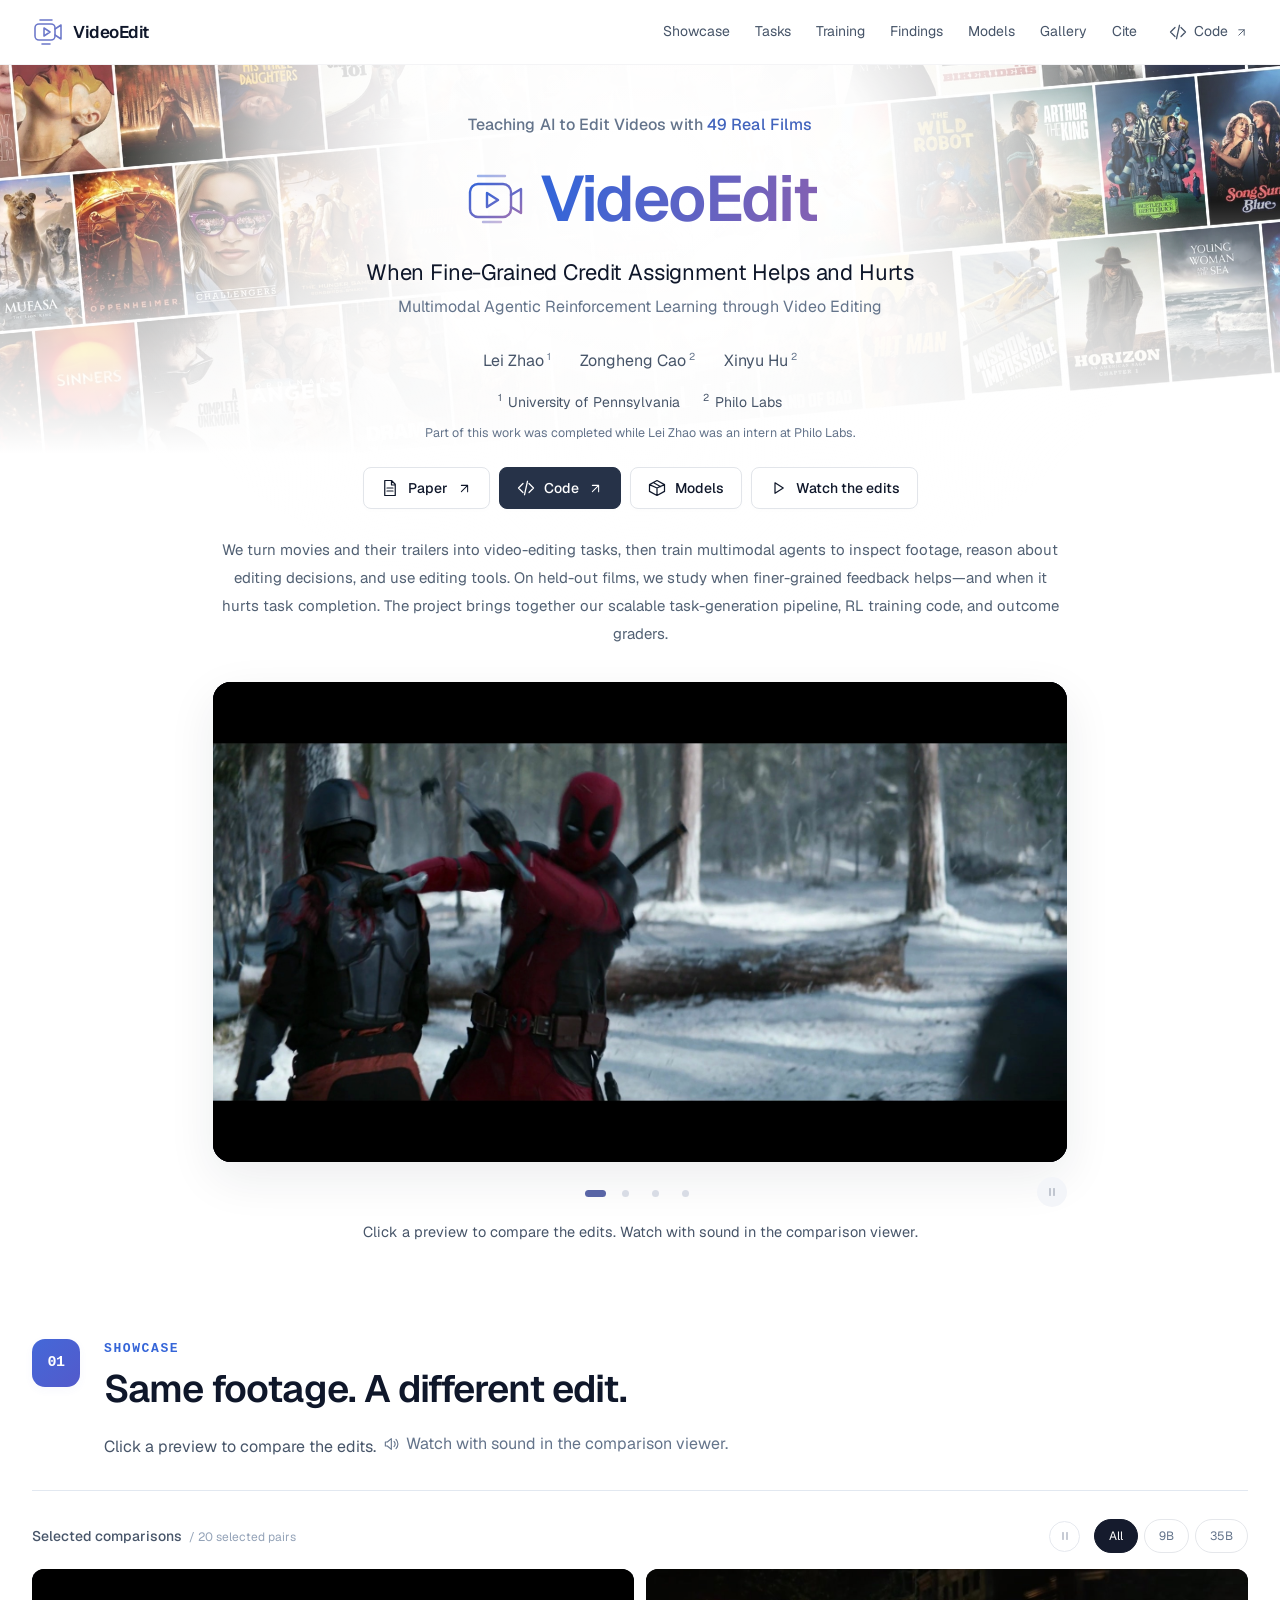
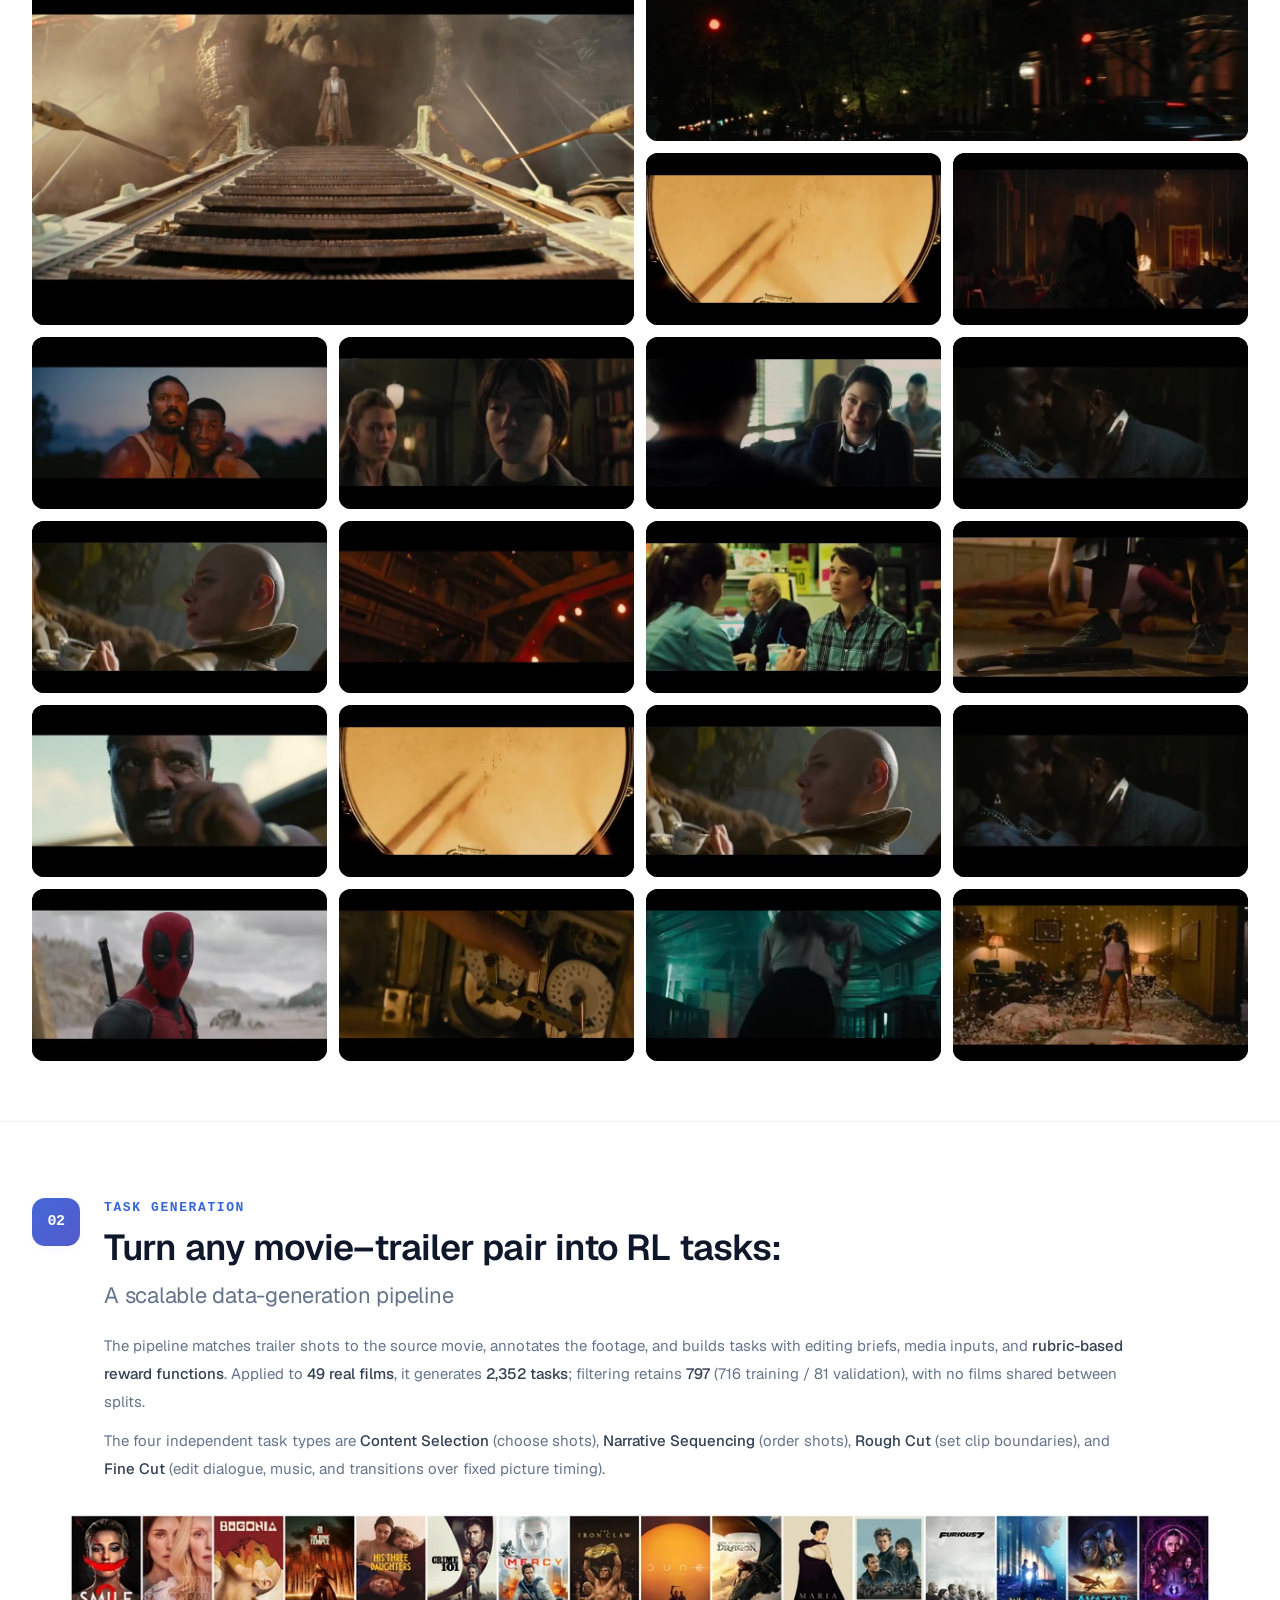
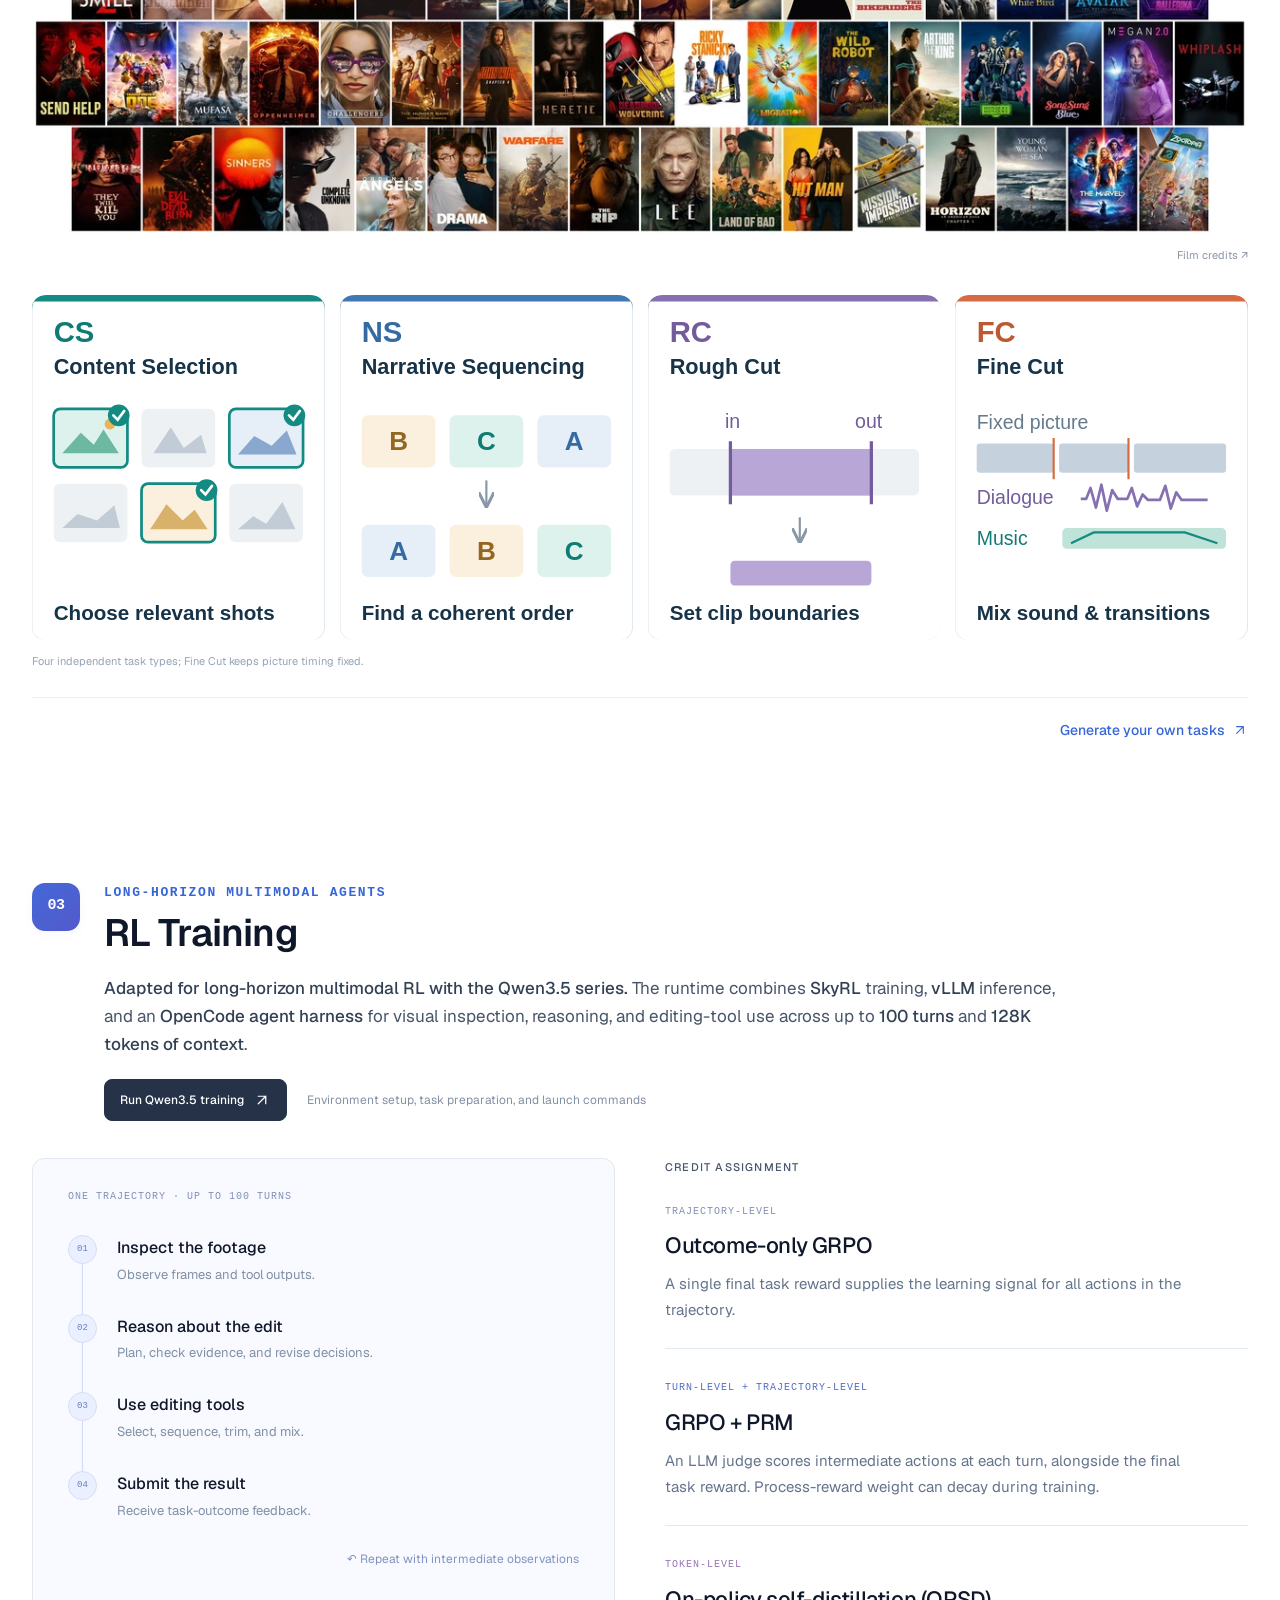
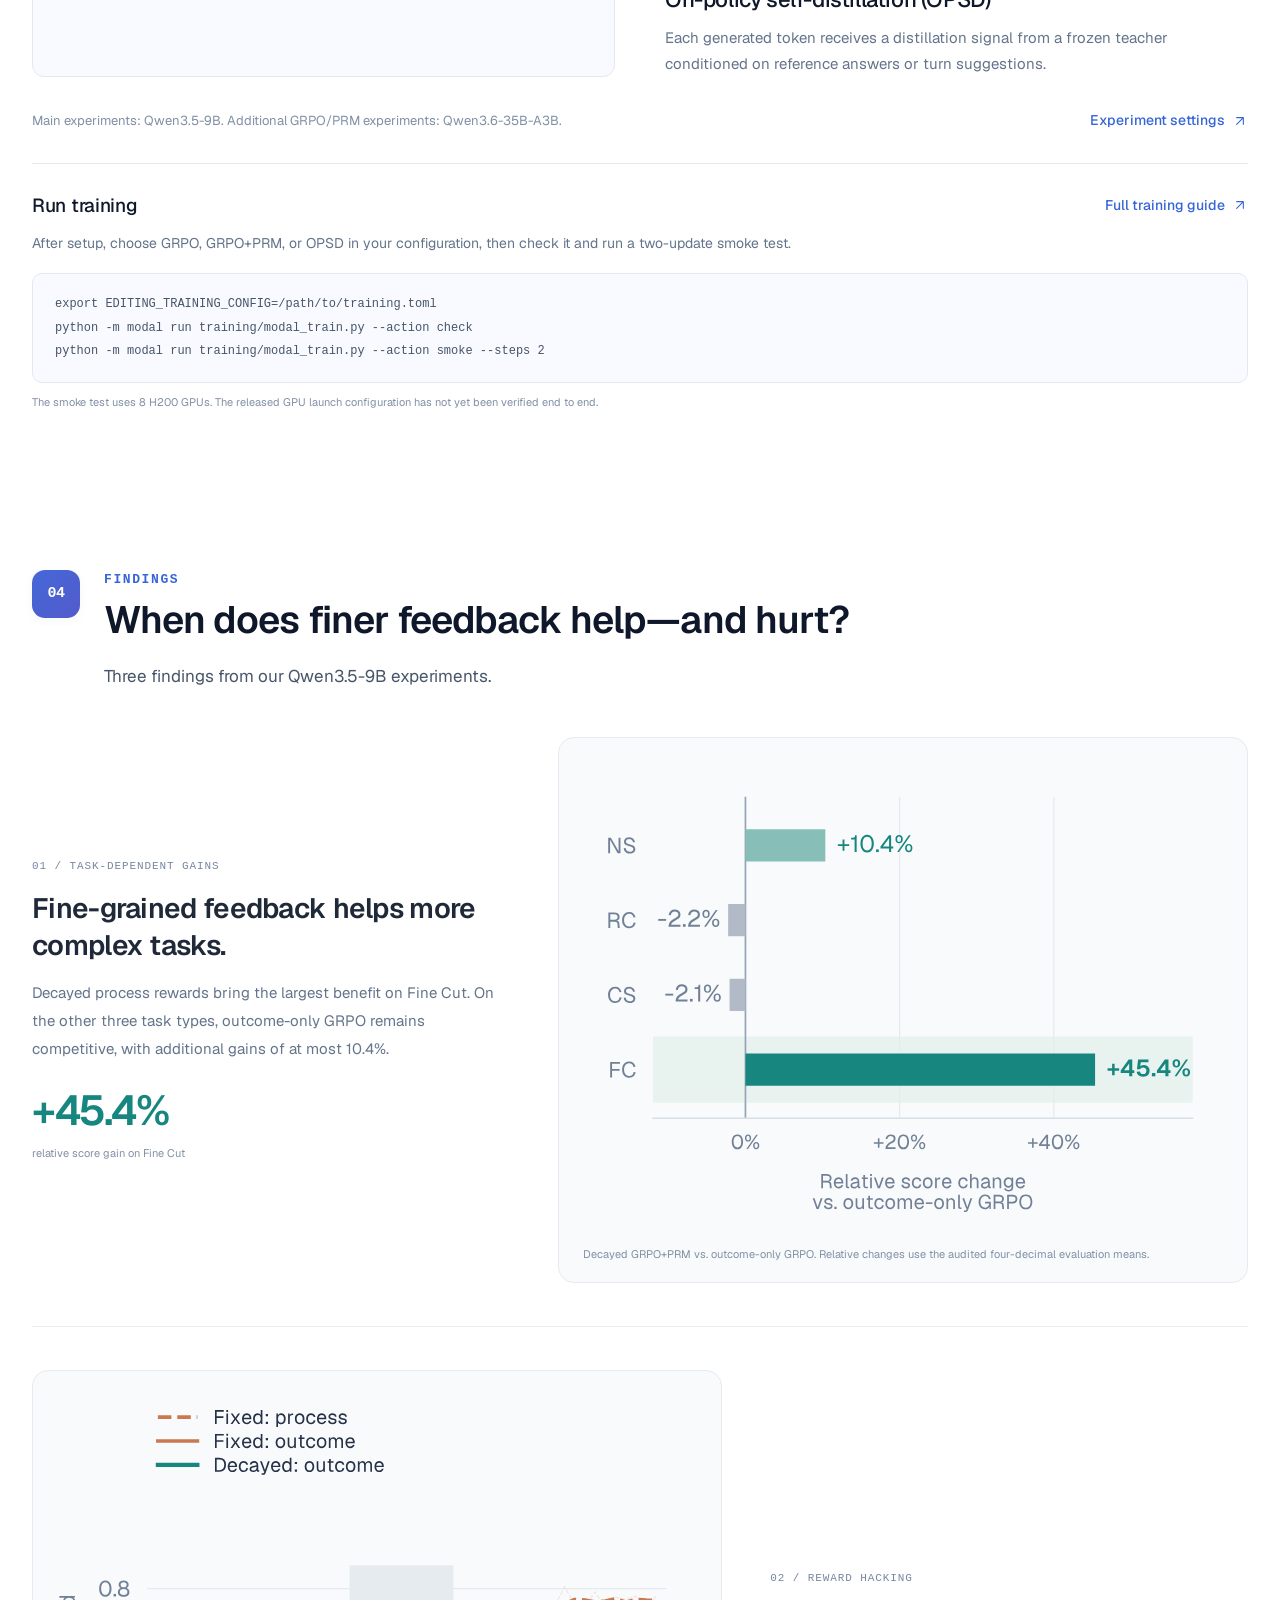
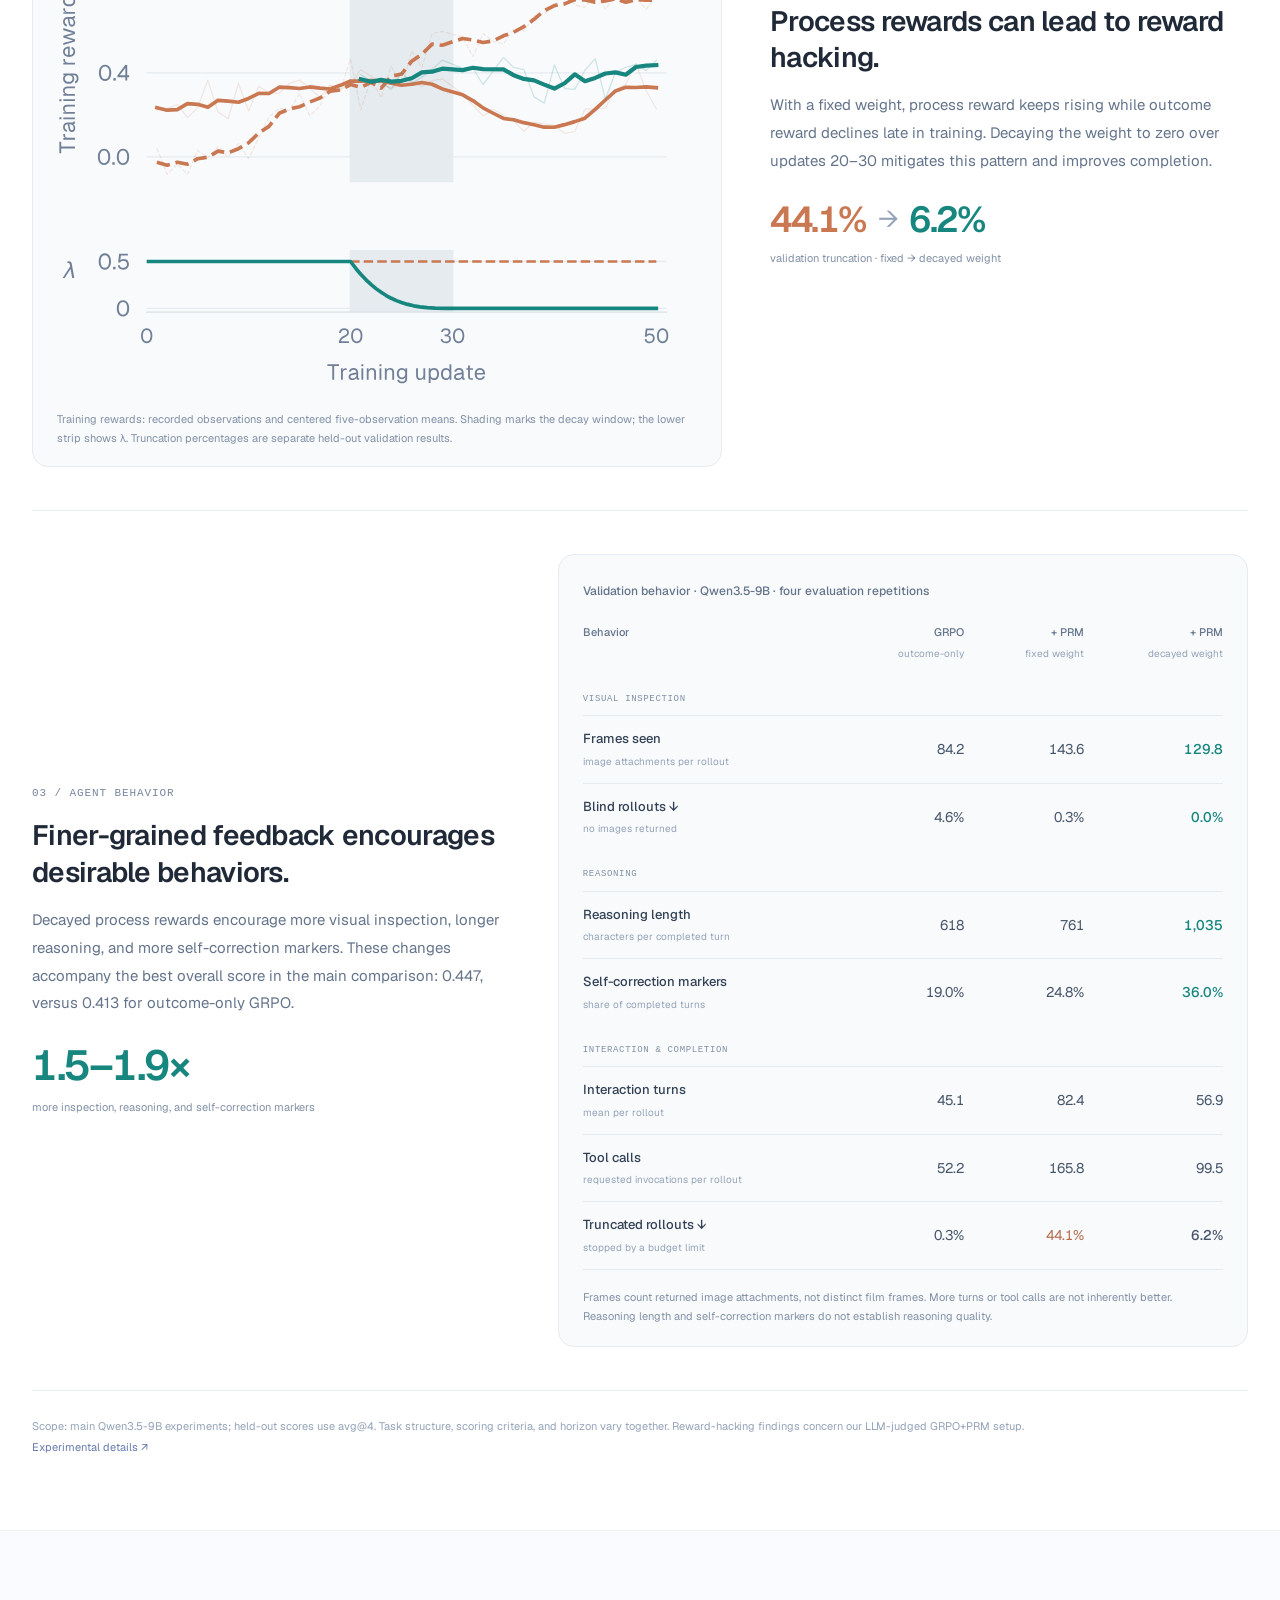
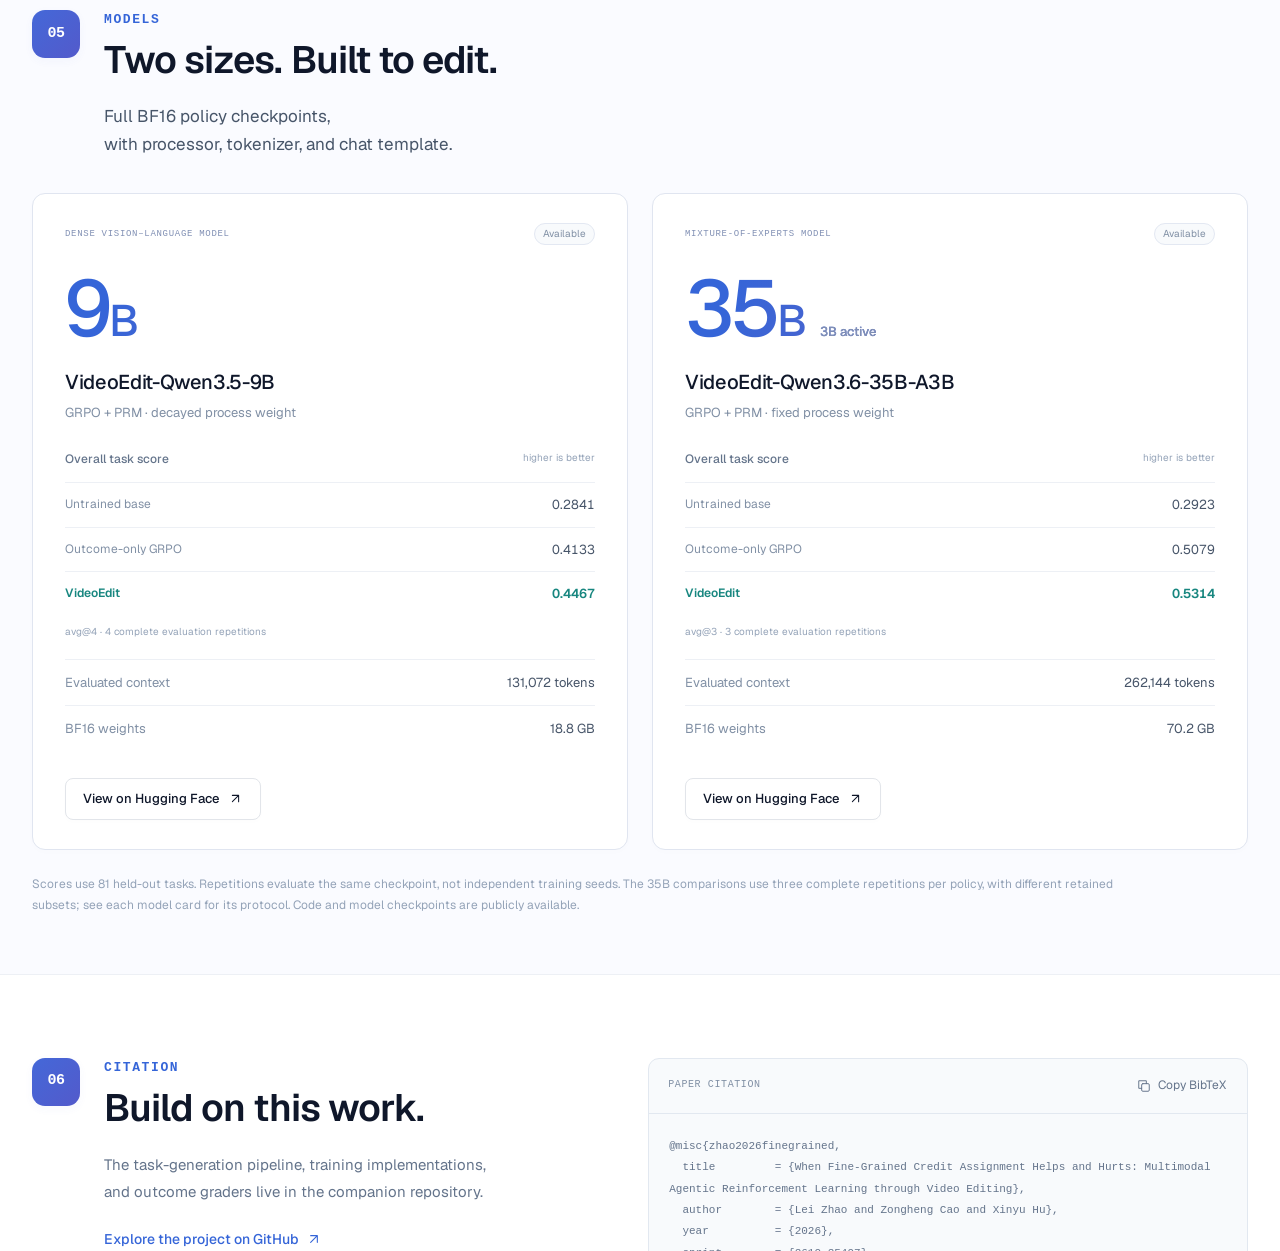
==== commit c2be769e: "Link published arXiv paper and synchronize paper citation" ====
--- a/index.html
+++ b/index.html
@@ -9,6 +9,12 @@
   <meta property="og:title" content="VideoEdit — When Fine-Grained Credit Assignment Helps and Hurts">
   <meta property="og:description" content="Teaching AI to edit videos with 49 real films. Real edits, long-horizon agents, and a closer look at when finer feedback helps.">
   <meta property="og:image" content="assets/film-poster-collage.png">
+  <meta name="citation_title" content="When Fine-Grained Credit Assignment Helps and Hurts: Multimodal Agentic Reinforcement Learning through Video Editing">
+  <meta name="citation_author" content="Lei Zhao">
+  <meta name="citation_author" content="Zongheng Cao">
+  <meta name="citation_author" content="Xinyu Hu">
+  <meta name="citation_pdf_url" content="https://arxiv.org/pdf/2610.35497">
+  <link rel="canonical" href="https://leizhao7.github.io/videoedit/">
   <title>VideoEdit · When Fine-Grained Credit Assignment Helps and Hurts</title>
   <link rel="icon" type="image/svg+xml" href="assets/favicon.svg">
   <link rel="preload" as="font" type="font/ttf" href="assets/fonts/geist-400.ttf" crossorigin>
@@ -49,7 +55,7 @@
       <div class="authors"><a href="mailto:leizhao7@upenn.edu">Lei Zhao<sup>1</sup></a><a href="mailto:tom@philolabs.ai">Zongheng Cao<sup>2</sup></a><a href="mailto:christine@philolabs.ai">Xinyu Hu<sup>2</sup></a></div>
       <div class="affiliations"><a href="https://www.upenn.edu/" target="_blank" rel="noopener noreferrer"><sup>1</sup> University of Pennsylvania</a><a href="https://philolabs.ai/" target="_blank" rel="noopener noreferrer"><sup>2</sup> Philo Labs</a></div>
       <p class="internship">Part of this work was completed while Lei Zhao was an intern at Philo Labs.</p>
-      <div class="hero-actions"><span class="button paper-pending"><svg class="icon"><use href="#i-file"/></svg>Paper <span class="pending-label">Forthcoming</span></span><a class="button primary" href="https://github.com/leizhao7/video-editing-credit-assignment" target="_blank" rel="noopener noreferrer"><svg class="icon"><use href="#i-code"/></svg>Code<svg class="icon small"><use href="#i-arrow"/></svg></a><a class="button" href="#models"><svg class="icon"><use href="#i-cube"/></svg>Models</a><a class="button" href="#showcase"><svg class="icon"><use href="#i-play"/></svg>Watch the edits</a></div>
+      <div class="hero-actions"><a class="button" href="https://arxiv.org/abs/2610.35497" target="_blank" rel="noopener noreferrer"><svg class="icon"><use href="#i-file"/></svg>Paper<svg class="icon small"><use href="#i-arrow"/></svg></a><a class="button primary" href="https://github.com/leizhao7/video-editing-credit-assignment" target="_blank" rel="noopener noreferrer"><svg class="icon"><use href="#i-code"/></svg>Code<svg class="icon small"><use href="#i-arrow"/></svg></a><a class="button" href="#models"><svg class="icon"><use href="#i-cube"/></svg>Models</a><a class="button" href="#showcase"><svg class="icon"><use href="#i-play"/></svg>Watch the edits</a></div>
       <p class="hero-intro">We turn movies and their trailers into video-editing tasks, then train multimodal agents to inspect footage, reason about editing decisions, and use editing tools. On held-out films, we study when finer-grained feedback helps—and when it hurts task completion. The project brings together our scalable task-generation pipeline, RL training code, and outcome graders.</p>
       </div>
     </section>
@@ -136,15 +142,16 @@
       <p class="findings-scope">Scope: main Qwen3.5-9B experiments; held-out scores use avg@4. Task structure, scoring criteria, and horizon vary together. Reward-hacking findings concern our LLM-judged GRPO+PRM setup. <a href="https://github.com/leizhao7/video-editing-credit-assignment/blob/main/docs/experiment_notes.md#interpreting-the-findings" target="_blank" rel="noopener noreferrer">Experimental details ↗</a></p>
     </section>
 
-    <section class="models-section" id="models" aria-labelledby="models-title"><div class="section-shell"><div class="section-heading"><div><span class="section-number">05</span><div class="eyebrow">Models</div><h2 id="models-title">Two sizes. Built to edit.</h2></div><p>Full BF16 policy checkpoints,<br>with processor, tokenizer, and chat template.</p></div><div class="model-cards"><article class="model-card"><div class="model-top"><span class="model-type">DENSE VISION–LANGUAGE MODEL</span><span class="private-badge">Private preview</span></div><div class="model-size">9<span>B</span></div><h3>VideoEdit-Qwen3.5-9B</h3><p>GRPO + PRM · decayed process weight</p><table class="model-score-table"><caption>Overall task score <span>higher is better</span></caption><tbody><tr><th scope="row">Untrained base</th><td>0.2841</td></tr><tr><th scope="row">Outcome-only GRPO</th><td>0.4133</td></tr><tr class="released-model-score"><th scope="row">VideoEdit</th><td>0.4467</td></tr></tbody></table><p class="model-eval-protocol">avg@4 · 4 complete evaluation repetitions</p><dl><div><dt>Evaluated context</dt><dd>131,072 tokens</dd></div><div><dt>BF16 weights</dt><dd>18.8 GB</dd></div></dl><a class="button" href="https://huggingface.co/leizhao7/VideoEdit-Qwen3.5-9B" target="_blank" rel="noopener noreferrer">View on Hugging Face <svg class="icon small"><use href="#i-arrow"/></svg></a></article><article class="model-card"><div class="model-top"><span class="model-type">MIXTURE-OF-EXPERTS MODEL</span><span class="private-badge">Private preview</span></div><div class="model-size">35<span>B</span><small>3B active</small></div><h3>VideoEdit-Qwen3.6-35B-A3B</h3><p>GRPO + PRM · fixed process weight</p><table class="model-score-table"><caption>Overall task score <span>higher is better</span></caption><tbody><tr><th scope="row">Untrained base</th><td>0.2923</td></tr><tr><th scope="row">Outcome-only GRPO</th><td>0.5079</td></tr><tr class="released-model-score"><th scope="row">VideoEdit</th><td>0.5314</td></tr></tbody></table><p class="model-eval-protocol">avg@3 · 3 complete evaluation repetitions</p><dl><div><dt>Evaluated context</dt><dd>262,144 tokens</dd></div><div><dt>BF16 weights</dt><dd>70.2 GB</dd></div></dl><a class="button" href="https://huggingface.co/leizhao7/VideoEdit-Qwen3.6-35B-A3B" target="_blank" rel="noopener noreferrer">View on Hugging Face <svg class="icon small"><use href="#i-arrow"/></svg></a></article></div><p class="model-footnote">Scores use 81 held-out tasks. Repetitions evaluate the same checkpoint, not independent training seeds. The 35B comparisons use three complete repetitions per policy, with different retained subsets; see each model card for its protocol. Model and code access currently require permission.</p></div></section>
+    <section class="models-section" id="models" aria-labelledby="models-title"><div class="section-shell"><div class="section-heading"><div><span class="section-number">05</span><div class="eyebrow">Models</div><h2 id="models-title">Two sizes. Built to edit.</h2></div><p>Full BF16 policy checkpoints,<br>with processor, tokenizer, and chat template.</p></div><div class="model-cards"><article class="model-card"><div class="model-top"><span class="model-type">DENSE VISION–LANGUAGE MODEL</span><span class="release-badge">Available</span></div><div class="model-size">9<span>B</span></div><h3>VideoEdit-Qwen3.5-9B</h3><p>GRPO + PRM · decayed process weight</p><table class="model-score-table"><caption>Overall task score <span>higher is better</span></caption><tbody><tr><th scope="row">Untrained base</th><td>0.2841</td></tr><tr><th scope="row">Outcome-only GRPO</th><td>0.4133</td></tr><tr class="released-model-score"><th scope="row">VideoEdit</th><td>0.4467</td></tr></tbody></table><p class="model-eval-protocol">avg@4 · 4 complete evaluation repetitions</p><dl><div><dt>Evaluated context</dt><dd>131,072 tokens</dd></div><div><dt>BF16 weights</dt><dd>18.8 GB</dd></div></dl><a class="button" href="https://huggingface.co/leizhao7/VideoEdit-Qwen3.5-9B" target="_blank" rel="noopener noreferrer">View on Hugging Face <svg class="icon small"><use href="#i-arrow"/></svg></a></article><article class="model-card"><div class="model-top"><span class="model-type">MIXTURE-OF-EXPERTS MODEL</span><span class="release-badge">Available</span></div><div class="model-size">35<span>B</span><small>3B active</small></div><h3>VideoEdit-Qwen3.6-35B-A3B</h3><p>GRPO + PRM · fixed process weight</p><table class="model-score-table"><caption>Overall task score <span>higher is better</span></caption><tbody><tr><th scope="row">Untrained base</th><td>0.2923</td></tr><tr><th scope="row">Outcome-only GRPO</th><td>0.5079</td></tr><tr class="released-model-score"><th scope="row">VideoEdit</th><td>0.5314</td></tr></tbody></table><p class="model-eval-protocol">avg@3 · 3 complete evaluation repetitions</p><dl><div><dt>Evaluated context</dt><dd>262,144 tokens</dd></div><div><dt>BF16 weights</dt><dd>70.2 GB</dd></div></dl><a class="button" href="https://huggingface.co/leizhao7/VideoEdit-Qwen3.6-35B-A3B" target="_blank" rel="noopener noreferrer">View on Hugging Face <svg class="icon small"><use href="#i-arrow"/></svg></a></article></div><p class="model-footnote">Scores use 81 held-out tasks. Repetitions evaluate the same checkpoint, not independent training seeds. The 35B comparisons use three complete repetitions per policy, with different retained subsets; see each model card for its protocol. Code and model checkpoints are publicly available.</p></div></section>
 
-    <section class="section-shell citation-section" id="citation" aria-labelledby="citation-title"><div><span class="section-number">06</span><div class="eyebrow">Citation</div><h2 id="citation-title">Build on this work.</h2><p>The task-generation pipeline, training implementations,<br>and outcome graders live in the companion repository.</p><a class="text-link" href="https://github.com/leizhao7/video-editing-credit-assignment" target="_blank" rel="noopener noreferrer">Explore the project on GitHub <svg class="icon"><use href="#i-arrow"/></svg></a></div><div class="citation-box"><div><span>SOFTWARE CITATION</span><button type="button" id="copy-citation"><svg class="icon"><use href="#i-copy"/></svg><span>Copy BibTeX</span></button></div><pre><code id="bibtex">@software{zhao2026videoediting,
-  title  = {When Fine-Grained Credit Assignment
-            Helps and Hurts: Multimodal Agentic
-            Reinforcement Learning through Video Editing},
-  author = {Zhao, Lei and Cao, Zongheng and Hu, Xinyu},
-  year   = {2026},
-  url    = {https://github.com/leizhao7/video-editing-credit-assignment}
+    <section class="section-shell citation-section" id="citation" aria-labelledby="citation-title"><div><span class="section-number">06</span><div class="eyebrow">Citation</div><h2 id="citation-title">Build on this work.</h2><p>The task-generation pipeline, training implementations,<br>and outcome graders live in the companion repository.</p><a class="text-link" href="https://github.com/leizhao7/video-editing-credit-assignment" target="_blank" rel="noopener noreferrer">Explore the project on GitHub <svg class="icon"><use href="#i-arrow"/></svg></a></div><div class="citation-box"><div><span>PAPER CITATION</span><button type="button" id="copy-citation"><svg class="icon"><use href="#i-copy"/></svg><span>Copy BibTeX</span></button></div><pre><code id="bibtex">@misc{zhao2026finegrained,
+  title         = {When Fine-Grained Credit Assignment Helps and Hurts: Multimodal Agentic Reinforcement Learning through Video Editing},
+  author        = {Lei Zhao and Zongheng Cao and Xinyu Hu},
+  year          = {2026},
+  eprint        = {2610.35497},
+  archivePrefix = {arXiv},
+  primaryClass  = {cs.LG},
+  url           = {https://arxiv.org/abs/2610.35497}
 }</code></pre><p id="copy-status" role="status" aria-live="polite"></p></div></section>
   </main>
   <dialog class="comparison-dialog" id="comparison-dialog" aria-labelledby="case-title" aria-describedby="dialog-description">
--- a/assets/style.css
+++ b/assets/style.css
@@ -45,11 +45,11 @@
 .findings-section{padding-top:95px;padding-bottom:72px}.findings-grid{display:grid;grid-template-columns:repeat(3,minmax(0,1fr));gap:23px;margin-bottom:32px}.findings-grid article{border:1px solid #e2e8f0;border-radius:12px;padding:23px 23px 25px;background:#fff;box-shadow:0 2px 7px #0f172a02}.finding-number{display:inline-grid;place-items:center;width:28px;height:28px;background:#eef2ff;color:#5365c7;border-radius:8px;font-family:var(--mono);font-size:11px}.findings-grid h3{font-size:19px;line-height:1.4;font-weight:600;letter-spacing:-.3px;margin:15px 0 11px}.findings-grid p{font-size:14px;color:#64748b;line-height:1.8}.findings-grid strong{font-weight:600;color:#3e5ec2}.research-figure{border:1px solid #e2e8f0;border-radius:12px;overflow:hidden;background:white;box-shadow:0 2px 6px #0f172a02}.research-figure img{display:block;width:100%;height:auto}.research-figure figcaption{padding:8px 23px 20px;font-size:12px;color:#94a3b8;line-height:1.7}.distillation-note{display:flex;align-items:flex-start;gap:24px;margin-top:28px;padding:23px 25px;background:#f8f9ff;border:1px solid #e7eafa;border-radius:10px}.note-tag{font-size:10px;font-family:var(--mono);letter-spacing:.8px;color:#6771bf;flex-shrink:0;margin-top:4px}.distillation-note p{font-size:14px;color:#64748b;line-height:1.8}
 .task-section{background:#fff;border-top:1px solid #edf0f5;padding:82px 0 48px}.pipeline{display:flex;align-items:center;justify-content:space-between;gap:14px;margin:12px 0 32px;padding:29px 30px;border:1px solid #e2e8f0;border-radius:12px;background:#fafbff}.pipeline>div{display:grid;gap:5px}.pipeline>div>span{font-size:11px;font-family:var(--mono);color:#9ba8c4}.pipeline strong{font-size:15px;font-weight:500}.pipeline small{font-size:12px;color:#64748b}.pipeline>i{font-style:normal;color:#9ba8c4;font-size:20px;margin-top:16px}.task-tabs{display:grid;grid-template-columns:repeat(4,minmax(0,1fr));gap:7px}.task-tabs button{display:flex;align-items:center;justify-content:center;gap:10px;border:1px solid #e2e8f0;background:#fafbff;color:#64748b;padding:15px 10px;border-radius:8px 8px 0 0;font-size:13px;line-height:1.5}.task-tabs button>span{font-family:var(--mono);font-size:12px;font-weight:600;color:#8190b4}.task-tabs button[aria-selected=true]{border-color:#b9c6ee;border-bottom-color:white;background:white;color:#355dcb}.task-tabs button[aria-selected=true]>span{color:#5365c7}.task-panel{display:grid;grid-template-columns:1fr 1.05fr;align-items:center;gap:45px;min-height:260px;padding:38px 43px;background:#fff;border:1px solid #dfe5f2;border-top:0;border-radius:0 0 12px 12px}.task-category{font-family:var(--mono);font-size:10px;letter-spacing:1px;color:#6a7ab9}.task-panel h3{font-size:27px;line-height:1.4;font-weight:500;letter-spacing:-.5px;margin:10px 0}.task-panel p{font-size:15px;color:#64748b;line-height:1.8;max-width:490px}.task-deliverable{display:block;font-size:12px;color:#8190b4;margin-top:15px}.mini-edit{display:flex;gap:11px;align-items:center;justify-content:center;min-height:140px}.mini-shot{width:82px;position:relative}.mini-shot img{display:block;width:82px;height:76px;object-fit:cover;border-radius:6px}.mini-shot span{display:block;text-align:center;font-family:var(--mono);font-size:9px;color:#94a3b8;margin-top:8px}.mini-shot.chosen img{outline:2px solid #7587e2;outline-offset:4px}.mini-shot.dim img{opacity:.25;filter:grayscale(1)}.mini-shot.chosen:after{content:'✓';position:absolute;right:-6px;top:-9px;width:18px;height:18px;border-radius:50%;background:#6275d9;color:white;display:grid;place-items:center;font-size:10px}.mini-arrow{font-size:18px;color:#9ba8c4}.cut-zone{padding:5px;height:84px;background:#e5ebff;border-left:3px solid #6a7bd2;border-right:3px solid #6a7bd2;border-radius:5px}.cut-zone .mini-shot img{height:74px}.mini-tracks{width:100%;max-width:410px}.track{display:flex;align-items:center;gap:4px;margin:9px 0}.track-label{width:55px;flex-shrink:0;font-size:10px;color:#8190b4}.track-block{height:25px;flex:1;background:#c3cbed;border-radius:4px}.track-block.audio{height:22px;background:repeating-linear-gradient(90deg,#9cabe1 0px,#9cabe1 2px,#6b82c8 2px,#6b82c8 3px)}.track-block.music{height:22px;background:#cbb9df}.tasks-figure{margin-top:29px}.tasks-figure img{width:100%;height:auto;display:block;border-radius:10px}.tasks-figure figcaption{font-size:12px;color:#94a3b8;line-height:1.8;margin-top:12px}.dataset-summary{display:grid;grid-template-columns:1fr 1fr 1fr 1.5fr;gap:26px;align-items:center;padding:29px 25px;border:1px solid #e2e8f0;border-radius:12px;margin:32px 0 26px;background:#fafbff}.dataset-summary>div{display:grid;gap:6px}.dataset-summary strong{font-size:30px;font-weight:600;letter-spacing:-1px;color:#4d65c8;line-height:1.35}.dataset-summary strong i{font-style:normal;color:#a2afd8;padding:0 4px}.dataset-summary>div>span{font-size:12px;color:#64748b}.dataset-summary p{font-size:12px;color:#8190a5;line-height:1.8}.section-bottom{display:flex;align-items:center;justify-content:space-between;gap:30px}.section-bottom>p{font-size:13px;color:#8190a5;line-height:1.8}
 .training-section{padding-top:85px;padding-bottom:62px}.training-layout{display:grid;grid-template-columns:1fr 1fr;gap:50px;margin:37px 0 32px}.agent-loop{border:1px solid #e2e8f0;border-radius:12px;padding:30px 35px;background:#f8faff}.loop-label{display:block;font-family:var(--mono);font-size:10px;letter-spacing:1px;color:#8190b4;margin-bottom:29px}.loop-step{display:flex;gap:20px;position:relative;margin-bottom:28px}.loop-step:not(:nth-last-child(2)):before{content:'';width:1px;height:calc(100% + 17px);position:absolute;top:27px;left:14px;background:#d1dafa}.loop-step b{display:grid;place-items:center;width:29px;height:29px;border-radius:50%;border:1px solid #d5def5;background:#eaf0ff;color:#687dcb;font-size:9px;font-family:var(--mono);font-weight:500;flex-shrink:0;z-index:1}.loop-step strong{display:block;font-size:16px;line-height:1.6;font-weight:500}.loop-step span{display:block;font-size:13px;color:#8190a5;margin-top:3px;line-height:1.7}.loop-return{text-align:right;color:#8193c1;font-size:12px}.method-row{padding-bottom:25px;margin-bottom:23px;border-bottom:1px solid #e2e8f0}.method-row:last-child{border:0;padding-bottom:0;margin-bottom:0}.granularity{font-size:10px;font-family:var(--mono);letter-spacing:1px;color:#8190b4}.granularity.turn{color:#536bc9}.granularity.token{color:#9874b6}.method-row h3{font-size:22px;font-weight:500;letter-spacing:-.4px;line-height:1.5;margin:7px 0 9px}.method-row p{font-size:15px;line-height:1.75;color:#64748b;max-width:520px}
-.models-section{background:#fafbff;border-block:1px solid #edf0f5;padding:79px 0 57px}.model-cards{display:grid;grid-template-columns:1fr 1fr;gap:24px}.model-card{padding:29px 32px;border:1px solid #e0e5f0;border-radius:13px;background:white;box-shadow:0 2px 8px #0f172a03}.model-top{display:flex;align-items:center;justify-content:space-between;gap:12px}.model-type{font-size:9px;font-family:var(--mono);letter-spacing:.7px;color:#8190b4}.private-badge{font-size:10px;border:1px solid #e3e8f2;background:#f8fafc;padding:2px 8px;border-radius:999px;color:#8190a5;white-space:nowrap}.model-size{font-size:79px;line-height:1.2;letter-spacing:-4px;font-weight:500;margin:16px 0 11px;background:var(--gradient);-webkit-background-clip:text;background-clip:text;color:transparent}.model-size>span{font-size:44px;letter-spacing:-2px}.model-size>small{font-size:13px;letter-spacing:0;color:#8190b4;margin-left:15px}.model-card h3{font-size:20px;font-weight:500;letter-spacing:-.35px;line-height:1.5}.model-card>p{font-size:13px;color:#8190a5;margin-top:5px}.model-card dl{margin:26px 0}.model-card dl>div{display:flex;justify-content:space-between;align-items:flex-start;gap:20px;border-top:1px solid #edf0f5;padding:12px 0;font-size:13px}.model-card dt{color:#8190a5}.model-card dd{margin:0;text-align:right;color:#475569}.model-card dd small{font-size:10px;color:#94a3b8;display:block;margin-top:2px}.model-card .button{font-size:13px}.model-footnote{font-size:12px;line-height:1.8;color:#94a3b8;max-width:1100px;margin-top:24px}
+.models-section{background:#fafbff;border-block:1px solid #edf0f5;padding:79px 0 57px}.model-cards{display:grid;grid-template-columns:1fr 1fr;gap:24px}.model-card{padding:29px 32px;border:1px solid #e0e5f0;border-radius:13px;background:white;box-shadow:0 2px 8px #0f172a03}.model-top{display:flex;align-items:center;justify-content:space-between;gap:12px}.model-type{font-size:9px;font-family:var(--mono);letter-spacing:.7px;color:#8190b4}.release-badge{font-size:10px;border:1px solid #e3e8f2;background:#f8fafc;padding:2px 8px;border-radius:999px;color:#8190a5;white-space:nowrap}.model-size{font-size:79px;line-height:1.2;letter-spacing:-4px;font-weight:500;margin:16px 0 11px;background:var(--gradient);-webkit-background-clip:text;background-clip:text;color:transparent}.model-size>span{font-size:44px;letter-spacing:-2px}.model-size>small{font-size:13px;letter-spacing:0;color:#8190b4;margin-left:15px}.model-card h3{font-size:20px;font-weight:500;letter-spacing:-.35px;line-height:1.5}.model-card>p{font-size:13px;color:#8190a5;margin-top:5px}.model-card dl{margin:26px 0}.model-card dl>div{display:flex;justify-content:space-between;align-items:flex-start;gap:20px;border-top:1px solid #edf0f5;padding:12px 0;font-size:13px}.model-card dt{color:#8190a5}.model-card dd{margin:0;text-align:right;color:#475569}.model-card dd small{font-size:10px;color:#94a3b8;display:block;margin-top:2px}.model-card .button{font-size:13px}.model-footnote{font-size:12px;line-height:1.8;color:#94a3b8;max-width:1100px;margin-top:24px}
 .citation-section{display:grid;grid-template-columns:1fr 1.05fr;gap:45px;padding-top:83px;padding-bottom:87px;align-items:start}.citation-section>div:first-child{position:relative;padding-left:72px}.citation-section h2{font-size:38px;line-height:1.15;letter-spacing:-.95px;font-weight:600;margin-top:8px}.citation-section>div>p{font-size:15px;color:#64748b;margin:21px 0;line-height:1.8}.citation-box{border:1px solid #e2e8f0;border-radius:11px;overflow:hidden;background:#f8fafc}.citation-box>div{display:flex;justify-content:space-between;align-items:center;gap:20px;padding:15px 19px;border-bottom:1px solid #e2e8f0}.citation-box>div>span{font-family:var(--mono);font-size:10px;letter-spacing:.6px;color:#8190a5}.citation-box button{display:flex;align-items:center;gap:7px;background:transparent;border:0;font-size:12px;color:#64748b;padding:2px}.citation-box button .icon{width:14px;height:14px}.citation-box pre{margin:0;padding:22px 20px;font-family:var(--mono);font-size:11px;line-height:1.95;color:#64748b;white-space:pre-wrap;overflow-wrap:anywhere}.citation-box #copy-status{font-size:11px;min-height:0;margin:0;padding:0 20px;color:#536bc9}.citation-box #copy-status:not(:empty){padding-bottom:13px}.site-footer{border-top:1px solid #edf0f5;padding:31px 0 35px}.site-footer>.section-shell{display:flex;justify-content:space-between;align-items:center}.site-footer .brand{font-size:18px}.site-footer p{font-size:12px;color:#94a3b8;margin-top:7px}.site-footer>.section-shell>div:last-child{display:grid;text-align:right;gap:7px;font-size:12px;color:#94a3b8}.site-footer a .icon{width:13px;height:13px}.noscript-note{padding:20px;color:#64748b;font-size:13px;text-align:center}
 @media(max-width:1100px){.site-header nav{gap:19px}.site-header nav a{font-size:13px}.nav-shell{gap:20px}.example-rail{grid-auto-rows:160px}.section-heading h2{font-size:35px}.hero-stats>div{padding-inline:10px}.hero-stats small{font-size:10px}.findings-grid{gap:17px}.findings-grid article{padding:21px}.model-type{font-size:8px}.citation-section{gap:30px}.training-layout{gap:35px}}
 @media(max-width:800px){.section-shell{padding-inline:24px}.nav-shell{padding-inline:24px;gap:18px}.site-header nav{gap:16px}.site-header nav a[href='#training'],.site-header nav a[href='#citation']{display:none}.hero{padding-top:38px;padding-bottom:28px}.hero h1{font-size:58px;line-height:88px}.hero-mark{width:58px;height:58px}.paper-subtitle{font-size:20px;max-width:680px}.paper-descriptor{font-size:14px}.hero-stats{grid-template-columns:repeat(2,1fr);margin-top:29px}.hero-stats>div:nth-child(3){border-left:0;border-top:1px solid #e5e7eb}.hero-stats>div:nth-child(4){border-top:1px solid #e5e7eb}.hero-stats strong{font-size:29px}.hero-stats>div{padding:21px 12px}.showcase,.findings-section{padding-top:70px}.section-heading>div:first-child{padding-left:64px}.section-number{width:43px;height:43px;border-radius:11px;font-size:13px}.section-heading h2{font-size:31px}.section-heading>p{margin-left:64px;font-size:15px}.comparison-heading{padding:18px 20px}.comparison-heading h3{font-size:20px}.video-label{font-size:11px}.video-label>span:last-child{font-size:10px}.transport{flex-wrap:wrap;gap:12px}.audio-switch{margin-left:auto}.case-caption{gap:25px}.case-caption h3{font-size:15px}.case-caption p{font-size:13px}.example-rail{grid-auto-rows:140px}.tile-title{font-size:13px;left:12px;right:12px;bottom:15px}.tile-meta{left:12px;right:12px;bottom:38px;font-size:8px}.example-tile:first-child .tile-title{font-size:21px}.findings-grid{grid-template-columns:1fr;gap:16px}.findings-grid article{position:relative;padding:23px 24px 23px 72px}.finding-number{position:absolute;left:23px;top:25px}.findings-grid h3{margin:0 0 9px;font-size:20px}.findings-grid p{font-size:15px}.distillation-note{display:block}.note-tag{display:block;margin-bottom:9px}.pipeline{gap:10px;padding:25px 20px}.pipeline strong{font-size:12px}.pipeline small{font-size:10px}.pipeline>i{font-size:17px}.task-tabs button{font-size:11px;gap:7px;padding-inline:7px}.task-panel{padding:30px;gap:30px}.task-panel h3{font-size:24px}.task-panel p{font-size:13px}.mini-shot{width:60px}.mini-shot img{width:60px;height:60px}.cut-zone{height:72px}.cut-zone .mini-shot img{height:62px}.dataset-summary{grid-template-columns:repeat(3,1fr);gap:23px;padding:27px}.dataset-summary p{grid-column:1/-1}.training-layout{gap:25px}.agent-loop{padding:25px}.loop-step{gap:13px}.loop-step strong{font-size:14px}.loop-step span{font-size:12px}.method-row h3{font-size:20px}.method-row p{font-size:14px}.model-top{align-items:flex-start;flex-direction:column;gap:8px}.model-card{padding:25px}.model-card h3{font-size:17px}.model-card dl>div{font-size:11px}.model-size{font-size:70px}.citation-section{grid-template-columns:1fr;gap:30px}.citation-section>div:first-child{padding-left:64px}.citation-section h2{font-size:32px}.section-bottom{display:block}.section-bottom>p{margin-bottom:13px}}
-@media(max-width:600px){html{scroll-padding-top:78px}.section-shell{padding-inline:16px}.site-header{height:61px}.nav-shell{padding-inline:16px;gap:14px}.brand{font-size:16px;gap:7px}.brand-mark{width:28px;height:28px}.site-header nav{gap:15px}.site-header nav a{font-size:12px}.site-header nav a[href='#findings'],.site-header nav a[href='#tasks']{display:none}.nav-code{font-size:12px;gap:5px;margin-left:0}.nav-code>.small{display:none}.hero{padding:29px 18px 25px}.hero h1{font-size:48px;line-height:76px;letter-spacing:-1.3px;gap:8px}.hero-mark{width:48px;height:48px}.paper-subtitle{font-size:19px;line-height:1.5;max-width:360px;margin-top:8px;letter-spacing:-.15px}.paper-descriptor{font-size:13px;line-height:1.7;margin:10px auto 0;max-width:350px}.authors{gap:17px;margin-top:22px;font-size:13px;line-height:24px}.authors sup{font-size:8px}.affiliations{gap:16px;margin-top:8px;font-size:11px;line-height:21px;flex-wrap:wrap}.affiliations sup{font-size:8px}.internship{font-size:10px;line-height:1.7;max-width:335px;margin-top:10px}.hero-actions{gap:7px;margin-top:20px}.button{padding:8px 11px;font-size:12px;gap:6px;border-radius:7px}.button>.icon{width:15px;height:15px}.button>.small{width:12px;height:12px}.pending-label{font-size:7px;padding-inline:3px}.feature-description{font-size:12px;line-height:1.8;margin-top:14px;text-align:left}.hero-stats{margin-top:25px;border-radius:10px}.hero-stats strong{font-size:28px}.hero-stats span{font-size:11px;margin-top:7px}.hero-stats small{font-size:9px}.hero-stats>div{padding:20px 10px}.showcase{padding-top:60px;padding-bottom:42px}.section-heading{margin-bottom:26px}.section-heading>div:first-child{padding-left:54px;min-height:62px}.section-number{width:38px;height:38px;border-radius:10px;font-size:12px;top:2px}.eyebrow{font-size:10px;letter-spacing:1.2px;line-height:18px}.section-heading h2{font-size:28px;line-height:1.2;letter-spacing:-.7px;margin-top:8px}.section-heading>p{font-size:14px;line-height:1.75;margin:17px 0 0}.section-heading>p br{display:none}.showcase-heading{padding-bottom:23px}.showcase-heading .audio-hint{margin-left:0;display:flex;margin-top:4px;font-size:12px}.comparison{border-radius:11px}.comparison-heading{padding:15px 16px}.comparison-heading h3{font-size:18px}.comparison-kicker{font-size:9px}.case-position{font-size:10px}.video-grid{grid-template-columns:1fr}.video-label{padding:8px 12px;font-size:11px}.video-label>span:last-child{font-size:10px}.video-panel video{max-height:265px}.transport{padding:12px;gap:10px}.playback-buttons{gap:6px}.play-both{font-size:10px;gap:5px;padding:7px 9px}.play-both .icon{width:13px;height:13px}.time-display{font-size:9px}.icon-button .icon{width:14px;height:14px}.seek-label{flex:1}.audio-switch{border-left:0;border-top:1px solid #e2e8f0;flex-basis:100%;padding:8px 0 0;justify-content:flex-end}.audio-switch>.icon{margin-right:auto}.audio-switch button{font-size:11px;padding:6px 10px}.case-caption{grid-template-columns:1fr;gap:13px;padding:18px 0 23px}.case-caption h3{font-size:15px}.case-caption p{font-size:13px}.case-notes summary{font-size:12px}.case-notes p{font-size:11px}.example-toolbar{margin-top:2px;padding-top:20px;gap:8px}.example-toolbar>span{font-size:12px}.example-toolbar .subtle{font-size:10px;display:block;margin-left:0}.model-filter{gap:4px}.model-filter button{font-size:11px;padding:5px 11px}.example-rail{grid-template-columns:repeat(2,minmax(0,1fr));grid-auto-rows:145px;gap:9px}.example-tile{border-radius:9px}.example-tile:first-child{grid-column:span 2;grid-row:span 1}.example-tile:nth-child(2){grid-column:span 1}.example-tile:first-child .tile-title{font-size:19px;left:15px;bottom:17px}.example-tile:first-child .tile-meta{left:15px;bottom:47px;font-size:9px}.tile-title{font-size:12px;left:11px;right:11px;bottom:15px}.tile-meta{font-size:7px;left:11px;right:11px;bottom:36px;letter-spacing:0}.example-rail.filtered .example-tile:first-child .tile-title{font-size:12px;left:11px;bottom:15px}.example-rail.filtered .example-tile:first-child .tile-meta{font-size:7px;left:11px;bottom:36px}.showcase-note{font-size:10px;line-height:1.85}.film-section{padding:27px 0 18px}.film-section-top{display:block;margin-bottom:13px}.film-section-top>.eyebrow{font-size:10px}.film-section-top>span:last-child{display:block;margin-top:8px;font-size:11px}.film-wall{border-radius:9px;min-height:115px;object-fit:cover}.poster-credit{font-size:9px}.findings-section{padding-top:58px;padding-bottom:48px}.findings-grid{gap:13px;margin-bottom:23px}.findings-grid article{padding:22px 20px 23px 61px;border-radius:10px}.finding-number{left:18px;top:24px;width:25px;height:25px;font-size:10px}.findings-grid h3{font-size:18px;line-height:1.5;margin-bottom:8px}.findings-grid p{font-size:14px}.research-figure{border-radius:9px;overflow:auto}.research-figure img{min-width:650px;max-width:none}.research-figure figcaption{font-size:10px;line-height:1.85;padding:10px 15px 15px;min-width:300px}.distillation-note{padding:18px;margin-top:22px}.note-tag{font-size:9px}.distillation-note p{font-size:13px}.task-section{padding:54px 0 37px}.pipeline{display:grid;grid-template-columns:1fr 1fr;gap:22px 20px;padding:22px;margin-bottom:25px}.pipeline>i{display:none}.pipeline strong{font-size:13px}.pipeline small{font-size:10px}.pipeline>div>span{font-size:10px}.task-tabs{gap:4px}.task-tabs button{flex-direction:column;gap:5px;font-size:9px;padding:12px 3px;line-height:1.4}.task-tabs button>span{font-size:12px}.task-panel{grid-template-columns:1fr;padding:25px 23px;gap:22px;min-height:350px}.task-panel h3{font-size:24px}.task-category{font-size:9px}.task-panel p{font-size:14px}.task-deliverable{font-size:11px;margin-top:13px}.mini-edit{min-height:110px;gap:12px}.mini-shot{width:58px}.mini-shot img{width:58px;height:61px}.mini-shot span{font-size:8px}.mini-shot.chosen:after{width:16px;height:16px;font-size:8px}.cut-zone{height:71px}.cut-zone .mini-shot img{height:61px}.tasks-figure{overflow-x:auto;margin-top:23px}.tasks-figure img{max-width:none;width:650px}.tasks-figure figcaption{font-size:10px;line-height:1.85}.dataset-summary{gap:18px 12px;padding:22px 17px;margin-top:26px}.dataset-summary strong{font-size:25px}.dataset-summary>div>span{font-size:10px;line-height:1.7}.dataset-summary p{font-size:12px}.section-bottom>p{font-size:12px;margin-bottom:13px}.text-link{font-size:13px}.training-section{padding-top:58px;padding-bottom:44px}.training-layout{grid-template-columns:1fr;gap:30px;margin-top:28px}.agent-loop{padding:26px}.loop-label{font-size:9px}.loop-step{gap:17px;margin-bottom:25px}.loop-step strong{font-size:15px}.loop-step span{font-size:12px}.loop-return{font-size:11px}.method-row{padding-bottom:22px;margin-bottom:21px}.method-row h3{font-size:21px}.method-row p{font-size:14px}.models-section{padding:55px 0 40px}.model-cards{grid-template-columns:1fr;gap:18px}.model-card{padding:26px}.model-top{flex-direction:row;align-items:center;gap:7px}.model-type{font-size:8px;letter-spacing:.3px}.private-badge{font-size:9px}.model-size{font-size:71px}.model-card h3{font-size:19px;letter-spacing:-.5px}.model-card>p{font-size:12px}.model-card dl>div{font-size:12px}.model-card dd small{font-size:9px}.model-card .button{font-size:12px}.model-footnote{font-size:10px;line-height:1.85}.citation-section{padding-top:56px;padding-bottom:50px;gap:27px}.citation-section>div:first-child{padding-left:54px}.citation-section h2{font-size:29px}.citation-section>div>p{font-size:14px;line-height:1.8;margin:19px 0}.citation-section>div>p br{display:none}.citation-box>div{padding:14px 16px}.citation-box>div>span{font-size:9px}.citation-box button{font-size:11px}.citation-box pre{padding:17px 16px;font-size:10px}.site-footer{padding:26px 0 30px}.site-footer>.section-shell{display:block}.site-footer p{font-size:11px}.site-footer>.section-shell>div:last-child{text-align:left;margin-top:22px;font-size:11px}}
+@media(max-width:600px){html{scroll-padding-top:78px}.section-shell{padding-inline:16px}.site-header{height:61px}.nav-shell{padding-inline:16px;gap:14px}.brand{font-size:16px;gap:7px}.brand-mark{width:28px;height:28px}.site-header nav{gap:15px}.site-header nav a{font-size:12px}.site-header nav a[href='#findings'],.site-header nav a[href='#tasks']{display:none}.nav-code{font-size:12px;gap:5px;margin-left:0}.nav-code>.small{display:none}.hero{padding:29px 18px 25px}.hero h1{font-size:48px;line-height:76px;letter-spacing:-1.3px;gap:8px}.hero-mark{width:48px;height:48px}.paper-subtitle{font-size:19px;line-height:1.5;max-width:360px;margin-top:8px;letter-spacing:-.15px}.paper-descriptor{font-size:13px;line-height:1.7;margin:10px auto 0;max-width:350px}.authors{gap:17px;margin-top:22px;font-size:13px;line-height:24px}.authors sup{font-size:8px}.affiliations{gap:16px;margin-top:8px;font-size:11px;line-height:21px;flex-wrap:wrap}.affiliations sup{font-size:8px}.internship{font-size:10px;line-height:1.7;max-width:335px;margin-top:10px}.hero-actions{gap:7px;margin-top:20px}.button{padding:8px 11px;font-size:12px;gap:6px;border-radius:7px}.button>.icon{width:15px;height:15px}.button>.small{width:12px;height:12px}.pending-label{font-size:7px;padding-inline:3px}.feature-description{font-size:12px;line-height:1.8;margin-top:14px;text-align:left}.hero-stats{margin-top:25px;border-radius:10px}.hero-stats strong{font-size:28px}.hero-stats span{font-size:11px;margin-top:7px}.hero-stats small{font-size:9px}.hero-stats>div{padding:20px 10px}.showcase{padding-top:60px;padding-bottom:42px}.section-heading{margin-bottom:26px}.section-heading>div:first-child{padding-left:54px;min-height:62px}.section-number{width:38px;height:38px;border-radius:10px;font-size:12px;top:2px}.eyebrow{font-size:10px;letter-spacing:1.2px;line-height:18px}.section-heading h2{font-size:28px;line-height:1.2;letter-spacing:-.7px;margin-top:8px}.section-heading>p{font-size:14px;line-height:1.75;margin:17px 0 0}.section-heading>p br{display:none}.showcase-heading{padding-bottom:23px}.showcase-heading .audio-hint{margin-left:0;display:flex;margin-top:4px;font-size:12px}.comparison{border-radius:11px}.comparison-heading{padding:15px 16px}.comparison-heading h3{font-size:18px}.comparison-kicker{font-size:9px}.case-position{font-size:10px}.video-grid{grid-template-columns:1fr}.video-label{padding:8px 12px;font-size:11px}.video-label>span:last-child{font-size:10px}.video-panel video{max-height:265px}.transport{padding:12px;gap:10px}.playback-buttons{gap:6px}.play-both{font-size:10px;gap:5px;padding:7px 9px}.play-both .icon{width:13px;height:13px}.time-display{font-size:9px}.icon-button .icon{width:14px;height:14px}.seek-label{flex:1}.audio-switch{border-left:0;border-top:1px solid #e2e8f0;flex-basis:100%;padding:8px 0 0;justify-content:flex-end}.audio-switch>.icon{margin-right:auto}.audio-switch button{font-size:11px;padding:6px 10px}.case-caption{grid-template-columns:1fr;gap:13px;padding:18px 0 23px}.case-caption h3{font-size:15px}.case-caption p{font-size:13px}.case-notes summary{font-size:12px}.case-notes p{font-size:11px}.example-toolbar{margin-top:2px;padding-top:20px;gap:8px}.example-toolbar>span{font-size:12px}.example-toolbar .subtle{font-size:10px;display:block;margin-left:0}.model-filter{gap:4px}.model-filter button{font-size:11px;padding:5px 11px}.example-rail{grid-template-columns:repeat(2,minmax(0,1fr));grid-auto-rows:145px;gap:9px}.example-tile{border-radius:9px}.example-tile:first-child{grid-column:span 2;grid-row:span 1}.example-tile:nth-child(2){grid-column:span 1}.example-tile:first-child .tile-title{font-size:19px;left:15px;bottom:17px}.example-tile:first-child .tile-meta{left:15px;bottom:47px;font-size:9px}.tile-title{font-size:12px;left:11px;right:11px;bottom:15px}.tile-meta{font-size:7px;left:11px;right:11px;bottom:36px;letter-spacing:0}.example-rail.filtered .example-tile:first-child .tile-title{font-size:12px;left:11px;bottom:15px}.example-rail.filtered .example-tile:first-child .tile-meta{font-size:7px;left:11px;bottom:36px}.showcase-note{font-size:10px;line-height:1.85}.film-section{padding:27px 0 18px}.film-section-top{display:block;margin-bottom:13px}.film-section-top>.eyebrow{font-size:10px}.film-section-top>span:last-child{display:block;margin-top:8px;font-size:11px}.film-wall{border-radius:9px;min-height:115px;object-fit:cover}.poster-credit{font-size:9px}.findings-section{padding-top:58px;padding-bottom:48px}.findings-grid{gap:13px;margin-bottom:23px}.findings-grid article{padding:22px 20px 23px 61px;border-radius:10px}.finding-number{left:18px;top:24px;width:25px;height:25px;font-size:10px}.findings-grid h3{font-size:18px;line-height:1.5;margin-bottom:8px}.findings-grid p{font-size:14px}.research-figure{border-radius:9px;overflow:auto}.research-figure img{min-width:650px;max-width:none}.research-figure figcaption{font-size:10px;line-height:1.85;padding:10px 15px 15px;min-width:300px}.distillation-note{padding:18px;margin-top:22px}.note-tag{font-size:9px}.distillation-note p{font-size:13px}.task-section{padding:54px 0 37px}.pipeline{display:grid;grid-template-columns:1fr 1fr;gap:22px 20px;padding:22px;margin-bottom:25px}.pipeline>i{display:none}.pipeline strong{font-size:13px}.pipeline small{font-size:10px}.pipeline>div>span{font-size:10px}.task-tabs{gap:4px}.task-tabs button{flex-direction:column;gap:5px;font-size:9px;padding:12px 3px;line-height:1.4}.task-tabs button>span{font-size:12px}.task-panel{grid-template-columns:1fr;padding:25px 23px;gap:22px;min-height:350px}.task-panel h3{font-size:24px}.task-category{font-size:9px}.task-panel p{font-size:14px}.task-deliverable{font-size:11px;margin-top:13px}.mini-edit{min-height:110px;gap:12px}.mini-shot{width:58px}.mini-shot img{width:58px;height:61px}.mini-shot span{font-size:8px}.mini-shot.chosen:after{width:16px;height:16px;font-size:8px}.cut-zone{height:71px}.cut-zone .mini-shot img{height:61px}.tasks-figure{overflow-x:auto;margin-top:23px}.tasks-figure img{max-width:none;width:650px}.tasks-figure figcaption{font-size:10px;line-height:1.85}.dataset-summary{gap:18px 12px;padding:22px 17px;margin-top:26px}.dataset-summary strong{font-size:25px}.dataset-summary>div>span{font-size:10px;line-height:1.7}.dataset-summary p{font-size:12px}.section-bottom>p{font-size:12px;margin-bottom:13px}.text-link{font-size:13px}.training-section{padding-top:58px;padding-bottom:44px}.training-layout{grid-template-columns:1fr;gap:30px;margin-top:28px}.agent-loop{padding:26px}.loop-label{font-size:9px}.loop-step{gap:17px;margin-bottom:25px}.loop-step strong{font-size:15px}.loop-step span{font-size:12px}.loop-return{font-size:11px}.method-row{padding-bottom:22px;margin-bottom:21px}.method-row h3{font-size:21px}.method-row p{font-size:14px}.models-section{padding:55px 0 40px}.model-cards{grid-template-columns:1fr;gap:18px}.model-card{padding:26px}.model-top{flex-direction:row;align-items:center;gap:7px}.model-type{font-size:8px;letter-spacing:.3px}.release-badge{font-size:9px}.model-size{font-size:71px}.model-card h3{font-size:19px;letter-spacing:-.5px}.model-card>p{font-size:12px}.model-card dl>div{font-size:12px}.model-card dd small{font-size:9px}.model-card .button{font-size:12px}.model-footnote{font-size:10px;line-height:1.85}.citation-section{padding-top:56px;padding-bottom:50px;gap:27px}.citation-section>div:first-child{padding-left:54px}.citation-section h2{font-size:29px}.citation-section>div>p{font-size:14px;line-height:1.8;margin:19px 0}.citation-section>div>p br{display:none}.citation-box>div{padding:14px 16px}.citation-box>div>span{font-size:9px}.citation-box button{font-size:11px}.citation-box pre{padding:17px 16px;font-size:10px}.site-footer{padding:26px 0 30px}.site-footer>.section-shell{display:block}.site-footer p{font-size:11px}.site-footer>.section-shell>div:last-child{text-align:left;margin-top:22px;font-size:11px}}
 @media(max-width:600px){.feature-stage{border-radius:13px}.feature-toolbar{padding:9px;gap:8px}.feature-tabs{padding:3px}.feature-tabs button{font-size:10px;padding:5px 9px}.feature-pause{width:28px;height:28px}.feature-pause .icon{width:12px;height:12px}.feature-caption{display:block;padding:16px 17px}.feature-caption h2{font-size:23px}.feature-caption>div>span{font-size:8px;letter-spacing:.2px}.feature-caption p{font-size:10px}.feature-compare{width:fit-content;font-size:11px;padding:8px 11px;margin-top:14px}}
 @media(prefers-reduced-motion:reduce){html{scroll-behavior:auto}*{transition:none!important;animation:none!important}}
 
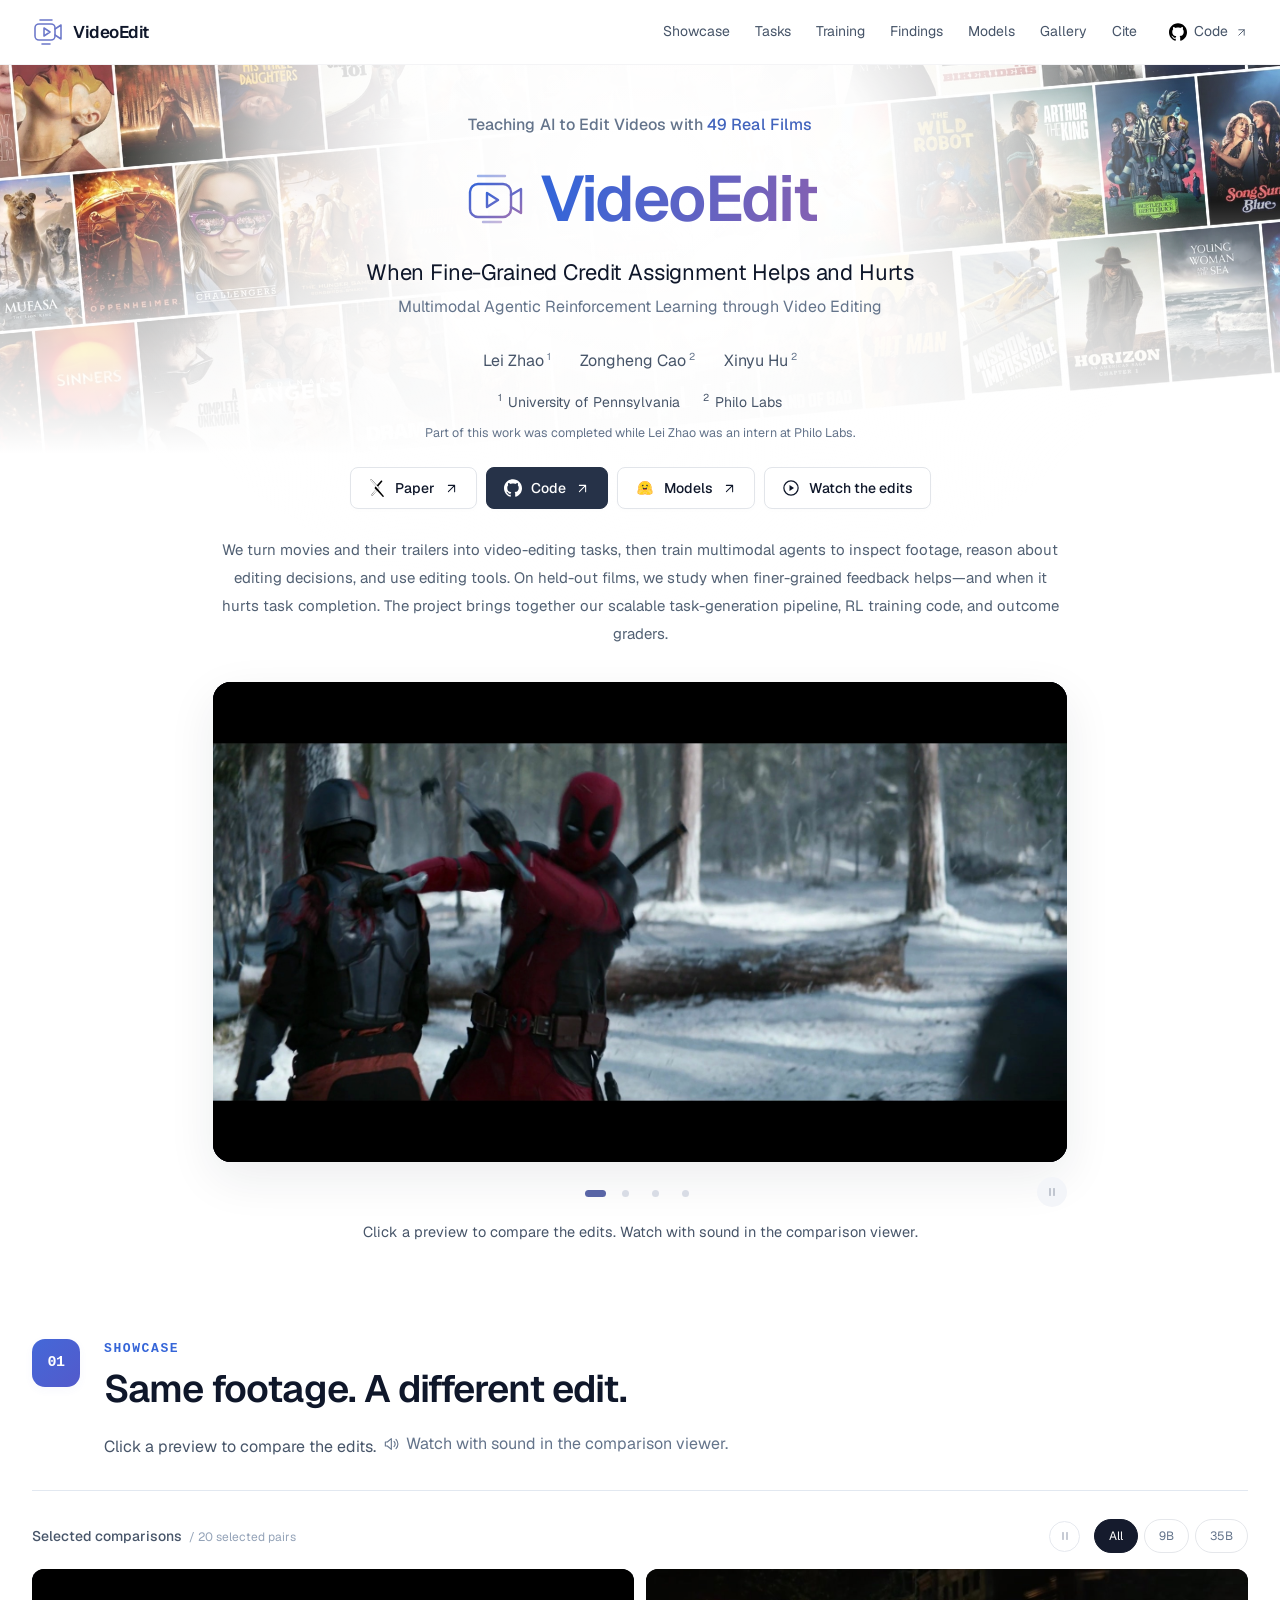
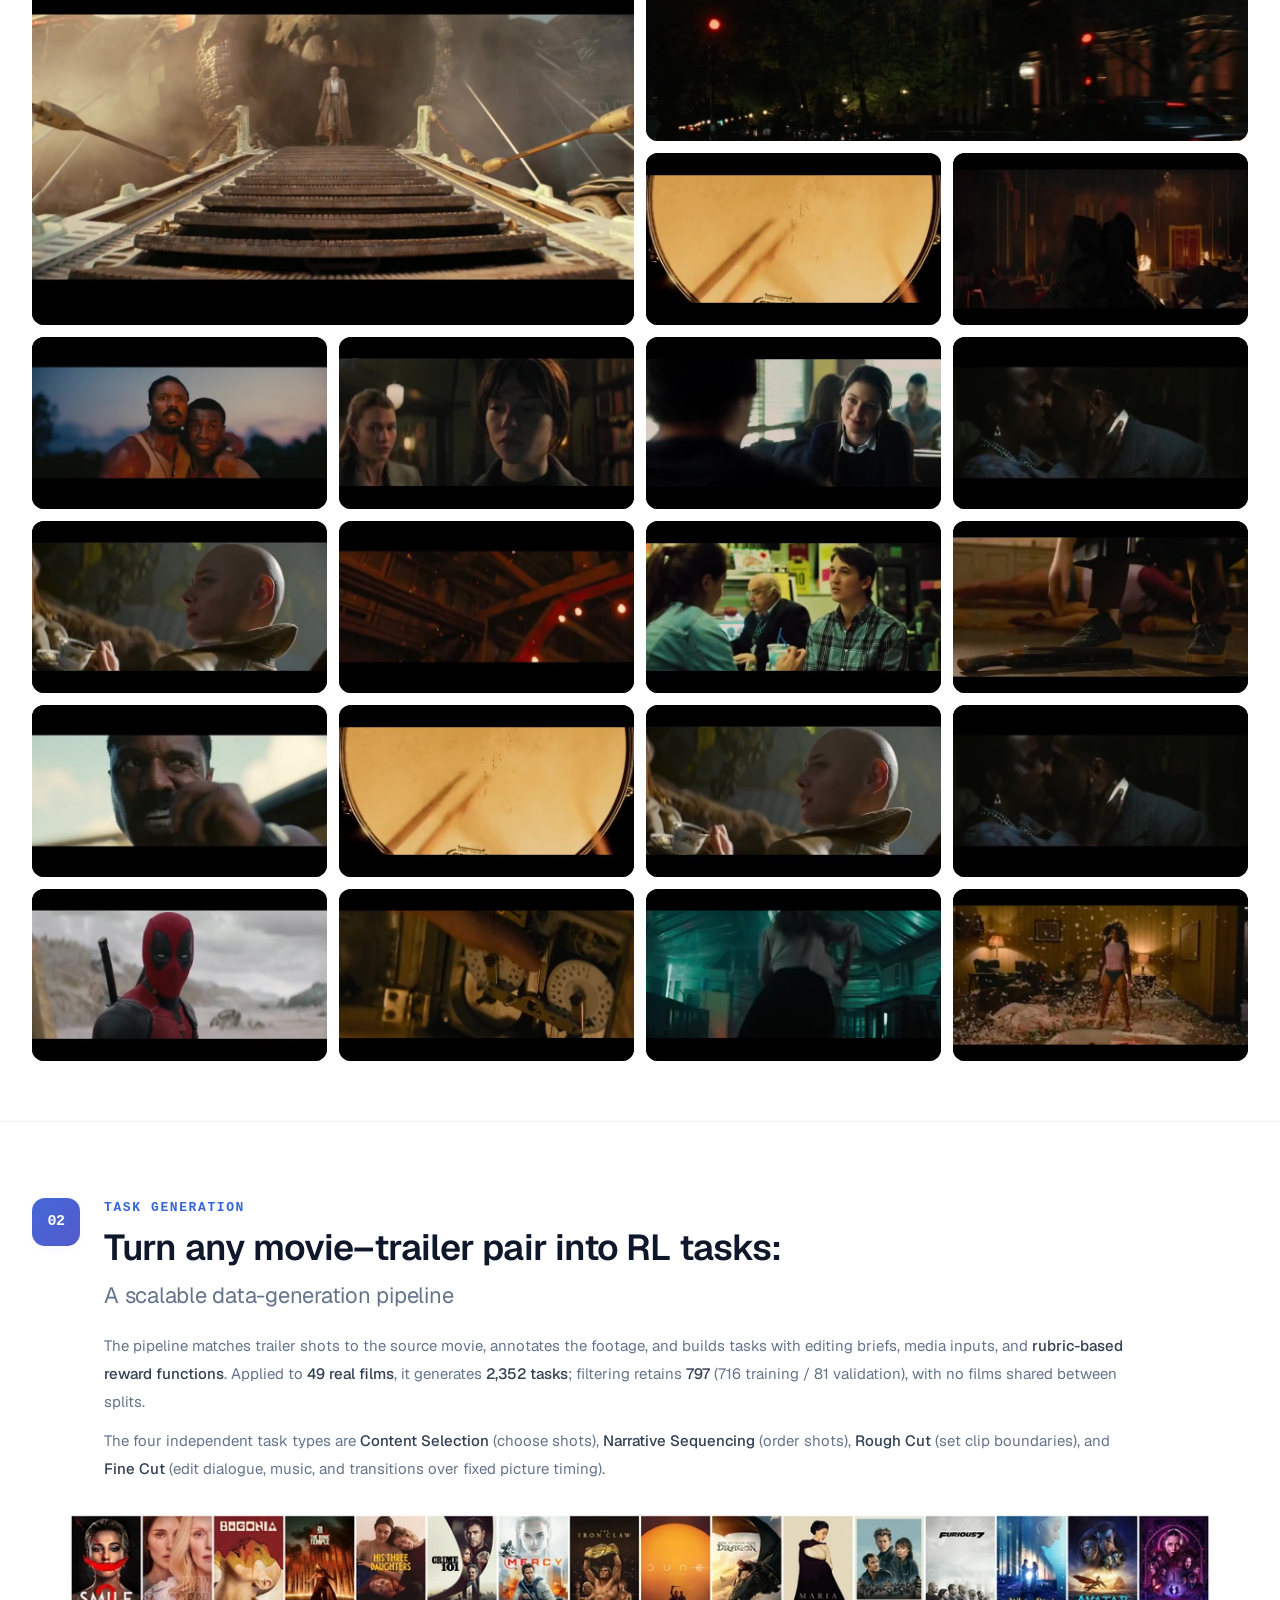
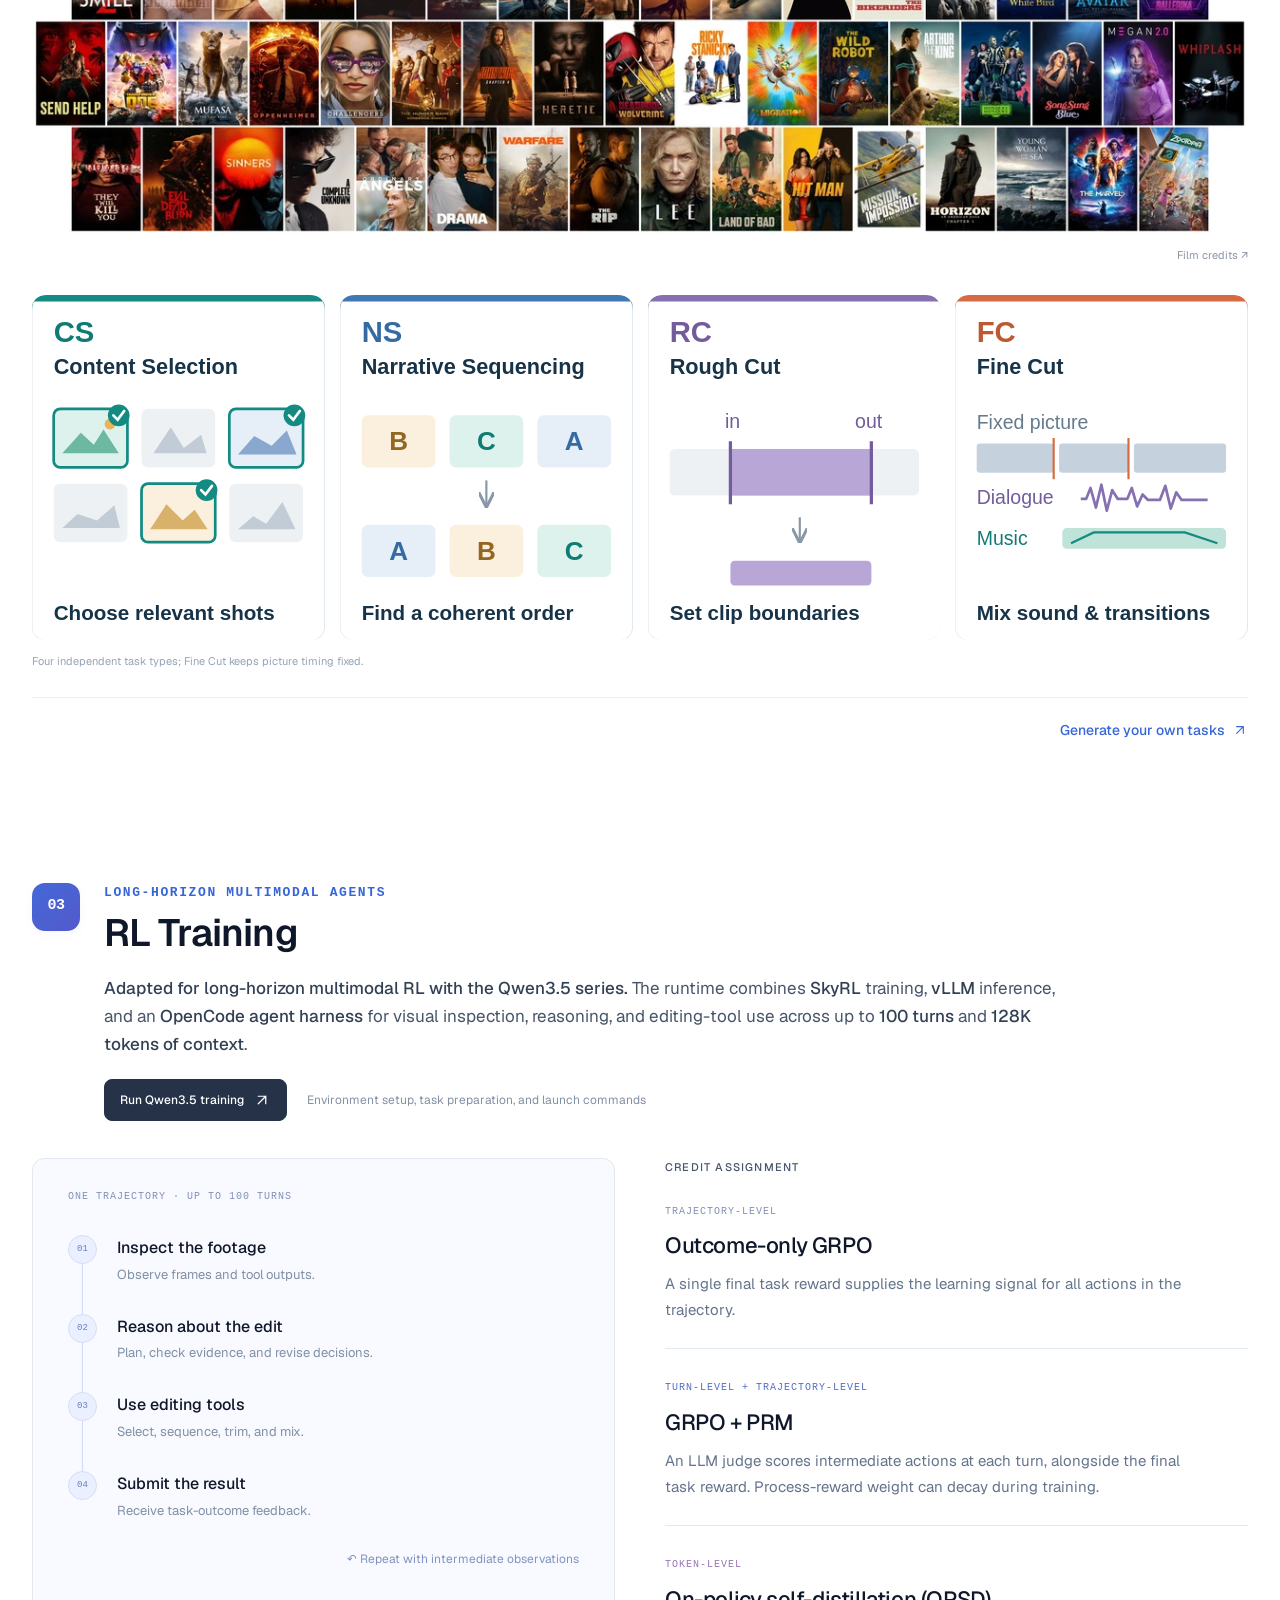
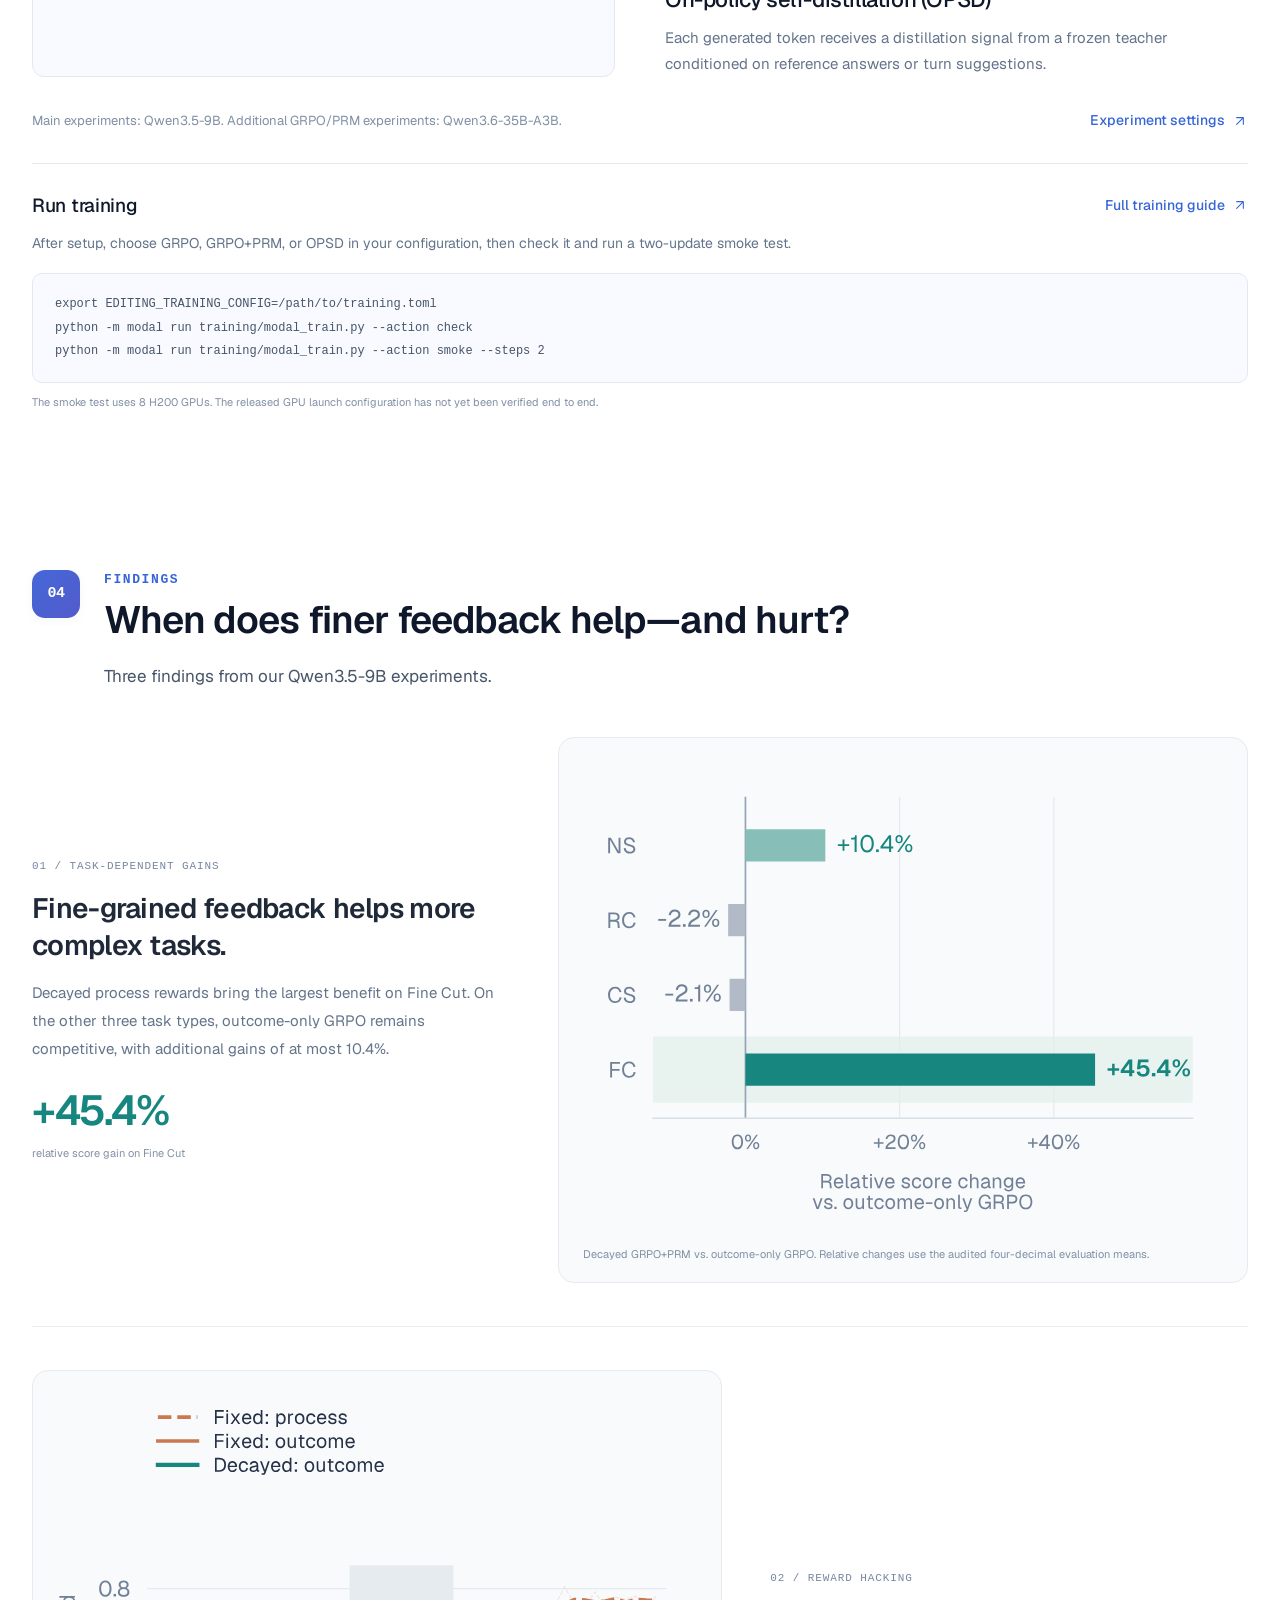
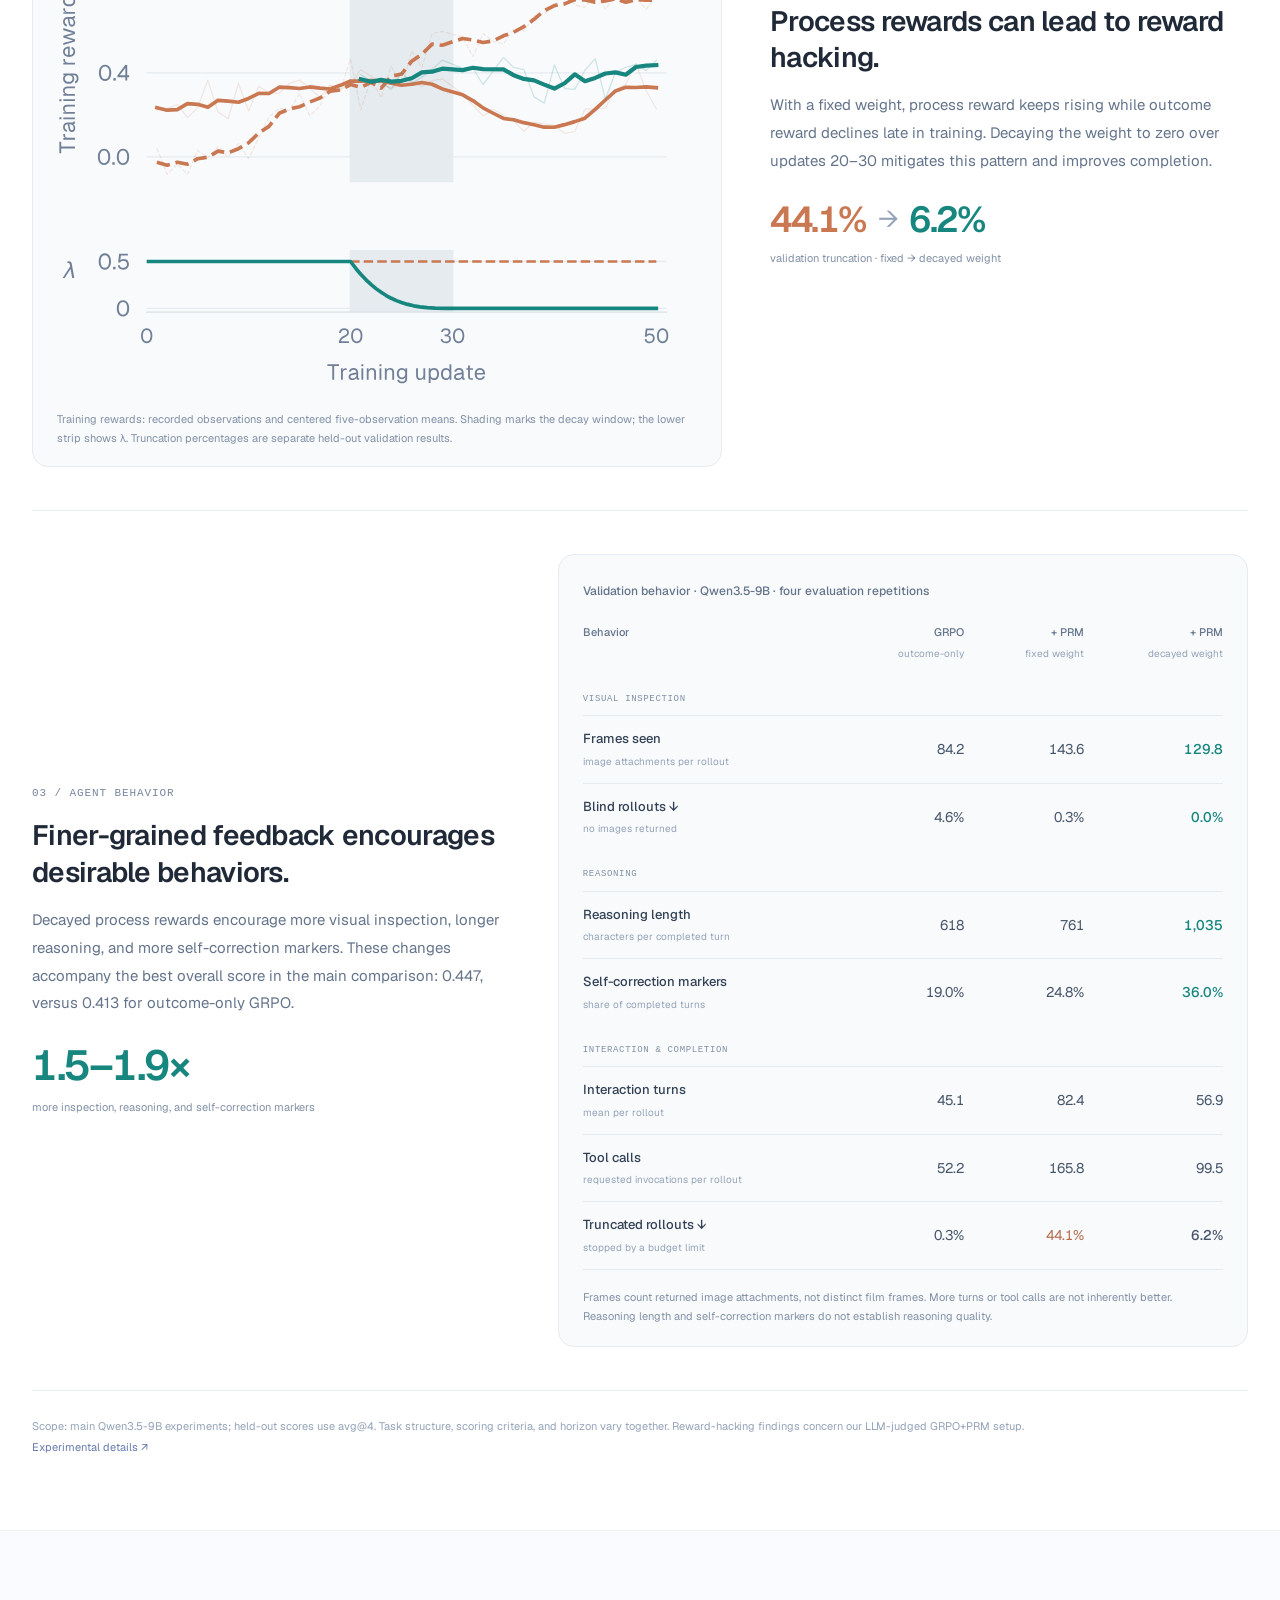
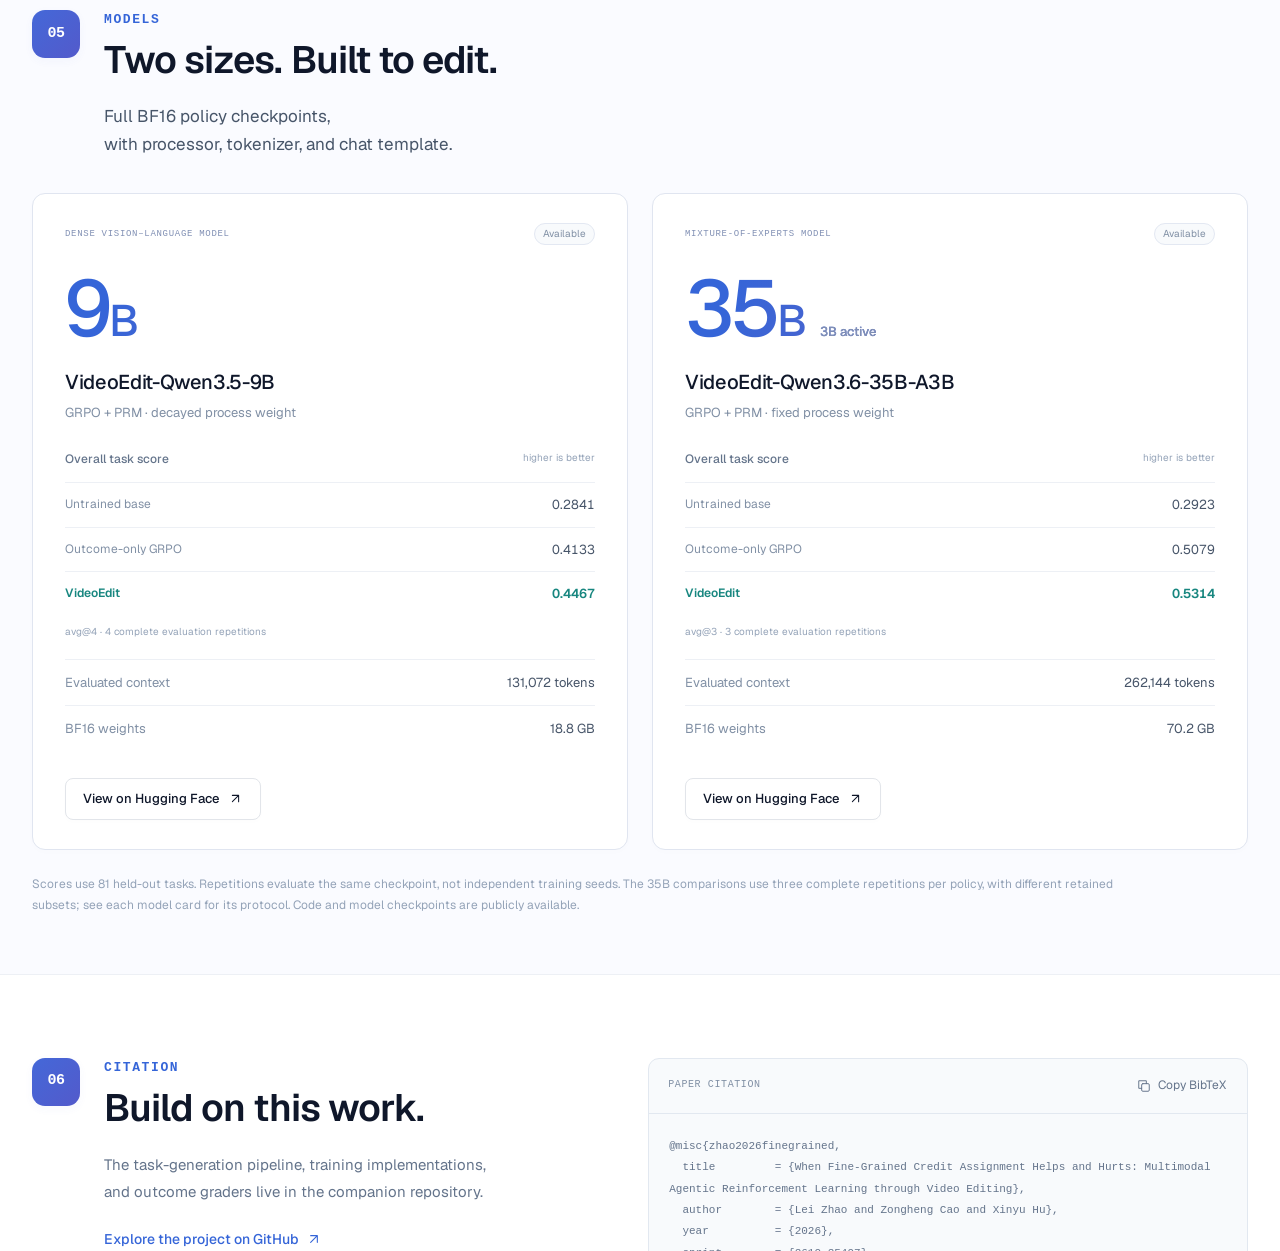
==== commit 8e5a98d5: "Use resource brand logos and link Models directly to Hugging Face" ====
--- a/index.html
+++ b/index.html
@@ -19,13 +19,14 @@
   <link rel="icon" type="image/svg+xml" href="assets/favicon.svg">
   <link rel="preload" as="font" type="font/ttf" href="assets/fonts/geist-400.ttf" crossorigin>
   <link rel="preload" as="font" type="font/ttf" href="assets/fonts/geist-600.ttf" crossorigin>
-  <link rel="stylesheet" href="assets/style.css">
+  <link rel="stylesheet" href="assets/style.css?v=20261029-brand-links">
   <script type="module" src="assets/site.js?v=20261026-linked-demos"></script>
 </head>
 <body>
   <svg class="icon-library" aria-hidden="true" xmlns="http://www.w3.org/2000/svg"><defs>
     <symbol id="i-arrow" viewBox="0 0 24 24"><path d="M7 17 17 7M7 7h10v10"/></symbol>
     <symbol id="i-play" viewBox="0 0 24 24"><path d="m8 5 11 7-11 7Z"/></symbol>
+    <symbol id="i-watch" viewBox="0 0 24 24"><circle cx="12" cy="12" r="9.5"/><path d="m10 8 6 4-6 4Z" fill="currentColor" stroke="none"/></symbol>
     <symbol id="i-pause" viewBox="0 0 24 24"><path d="M8 5v14M16 5v14"/></symbol>
     <symbol id="i-reset" viewBox="0 0 24 24"><path d="M3 10a9 9 0 1 1 2 8M3 4v6h6"/></symbol>
     <symbol id="i-code" viewBox="0 0 24 24"><path d="m8 6-6 6 6 6m8-12 6 6-6 6M14 3l-4 18"/></symbol>
@@ -39,8 +40,8 @@
   <header class="site-header">
     <div class="nav-shell">
       <a class="brand" href="#top" aria-label="VideoEdit home"><svg class="brand-mark" viewBox="0 0 32 32" aria-hidden="true"><rect x="3" y="8" width="20" height="16" rx="4"/><path d="m23 13 6-4v14l-6-4M12 12l6 4-6 4ZM8 4h12M10 28h8"/></svg><span>VideoEdit<span class="brand-dot">.</span></span></a>
-      <nav aria-label="Main navigation"><a href="#showcase">Showcase</a><a href="#tasks">Tasks</a><a href="#training">Training</a><a href="#findings">Findings</a><a href="#models">Models</a><a href="#gallery">Gallery</a><a href="#citation">Cite</a></nav>
-      <a class="nav-code" href="https://github.com/leizhao7/video-editing-credit-assignment" target="_blank" rel="noopener noreferrer"><svg class="icon"><use href="#i-code"/></svg><span>Code</span><svg class="icon small"><use href="#i-arrow"/></svg></a>
+      <nav aria-label="Main navigation"><a href="#showcase">Showcase</a><a href="#tasks">Tasks</a><a href="#training">Training</a><a href="#findings">Findings</a><a href="https://huggingface.co/collections/leizhao7/when-fine-grained-credit-assignment-helps-and-hurts" target="_blank" rel="noopener noreferrer">Models</a><a href="#gallery">Gallery</a><a href="#citation">Cite</a></nav>
+      <a class="nav-code" href="https://github.com/leizhao7/video-editing-credit-assignment" target="_blank" rel="noopener noreferrer"><img class="brand-logo brand-logo--github" src="assets/icons/github.svg" width="20" height="20" alt="" aria-hidden="true"><span>Code</span><svg class="icon small"><use href="#i-arrow"/></svg></a>
     </div>
   </header>
 
@@ -55,7 +56,7 @@
       <div class="authors"><a href="mailto:leizhao7@upenn.edu">Lei Zhao<sup>1</sup></a><a href="mailto:tom@philolabs.ai">Zongheng Cao<sup>2</sup></a><a href="mailto:christine@philolabs.ai">Xinyu Hu<sup>2</sup></a></div>
       <div class="affiliations"><a href="https://www.upenn.edu/" target="_blank" rel="noopener noreferrer"><sup>1</sup> University of Pennsylvania</a><a href="https://philolabs.ai/" target="_blank" rel="noopener noreferrer"><sup>2</sup> Philo Labs</a></div>
       <p class="internship">Part of this work was completed while Lei Zhao was an intern at Philo Labs.</p>
-      <div class="hero-actions"><a class="button" href="https://arxiv.org/abs/2610.35497" target="_blank" rel="noopener noreferrer"><svg class="icon"><use href="#i-file"/></svg>Paper<svg class="icon small"><use href="#i-arrow"/></svg></a><a class="button primary" href="https://github.com/leizhao7/video-editing-credit-assignment" target="_blank" rel="noopener noreferrer"><svg class="icon"><use href="#i-code"/></svg>Code<svg class="icon small"><use href="#i-arrow"/></svg></a><a class="button" href="#models"><svg class="icon"><use href="#i-cube"/></svg>Models</a><a class="button" href="#showcase"><svg class="icon"><use href="#i-play"/></svg>Watch the edits</a></div>
+      <div class="hero-actions"><a class="button" href="https://arxiv.org/abs/2610.35497" target="_blank" rel="noopener noreferrer"><img class="brand-logo brand-logo--arxiv" src="assets/icons/arxiv.svg" width="20" height="20" alt="" aria-hidden="true">Paper<svg class="icon small" aria-hidden="true" focusable="false"><use href="#i-arrow"/></svg></a><a class="button primary" href="https://github.com/leizhao7/video-editing-credit-assignment" target="_blank" rel="noopener noreferrer"><img class="brand-logo brand-logo--github" src="assets/icons/github.svg" width="20" height="20" alt="" aria-hidden="true">Code<svg class="icon small" aria-hidden="true" focusable="false"><use href="#i-arrow"/></svg></a><a class="button" href="https://huggingface.co/collections/leizhao7/when-fine-grained-credit-assignment-helps-and-hurts" target="_blank" rel="noopener noreferrer"><img class="brand-logo brand-logo--huggingface" src="assets/icons/huggingface.svg" width="20" height="20" alt="" aria-hidden="true">Models<svg class="icon small" aria-hidden="true" focusable="false"><use href="#i-arrow"/></svg></a><a class="button" href="#showcase"><svg class="icon" aria-hidden="true" focusable="false"><use href="#i-watch"/></svg>Watch the edits</a></div>
       <p class="hero-intro">We turn movies and their trailers into video-editing tasks, then train multimodal agents to inspect footage, reason about editing decisions, and use editing tools. On held-out films, we study when finer-grained feedback helps—and when it hurts task completion. The project brings together our scalable task-generation pipeline, RL training code, and outcome graders.</p>
       </div>
     </section>
--- a/assets/style.css
+++ b/assets/style.css
@@ -240,3 +240,6 @@
 .model-card>.model-eval-protocol{margin-top:7px;font-size:10px;line-height:1.7;color:#94a3b8}
 .model-card dl{margin-top:19px}
 @media(max-width:600px){.hero-poster-backdrop{inset:-45px -25px auto;height:300px;opacity:.8;filter:saturate(.88);transform:rotate(-5deg) scale(1.06)}.hero::after{background:radial-gradient(ellipse 72% 50% at 50% 15%,#fff 8%,#fffffff2 42%,#ffffffa6 70%,#ffffff00 100%),linear-gradient(180deg,#ffffff15,#ffffff66 23%,#fff 43%)}.finding-behavior-table .behavior-group th{font-size:8px;padding-top:15px}.model-score-table{margin-top:23px;font-size:12px}.model-score-table th{font-size:11px}.model-score-table caption{font-size:11px}.model-card>.model-eval-protocol{font-size:9px}}
+
+/* Brand marks identify the public paper, code, and model destinations. */
+.brand-logo{display:block;width:18px;height:18px;object-fit:contain;flex-shrink:0}.brand-logo--huggingface{width:20px;height:20px}.button.primary .brand-logo--github{filter:brightness(0) invert(1)}
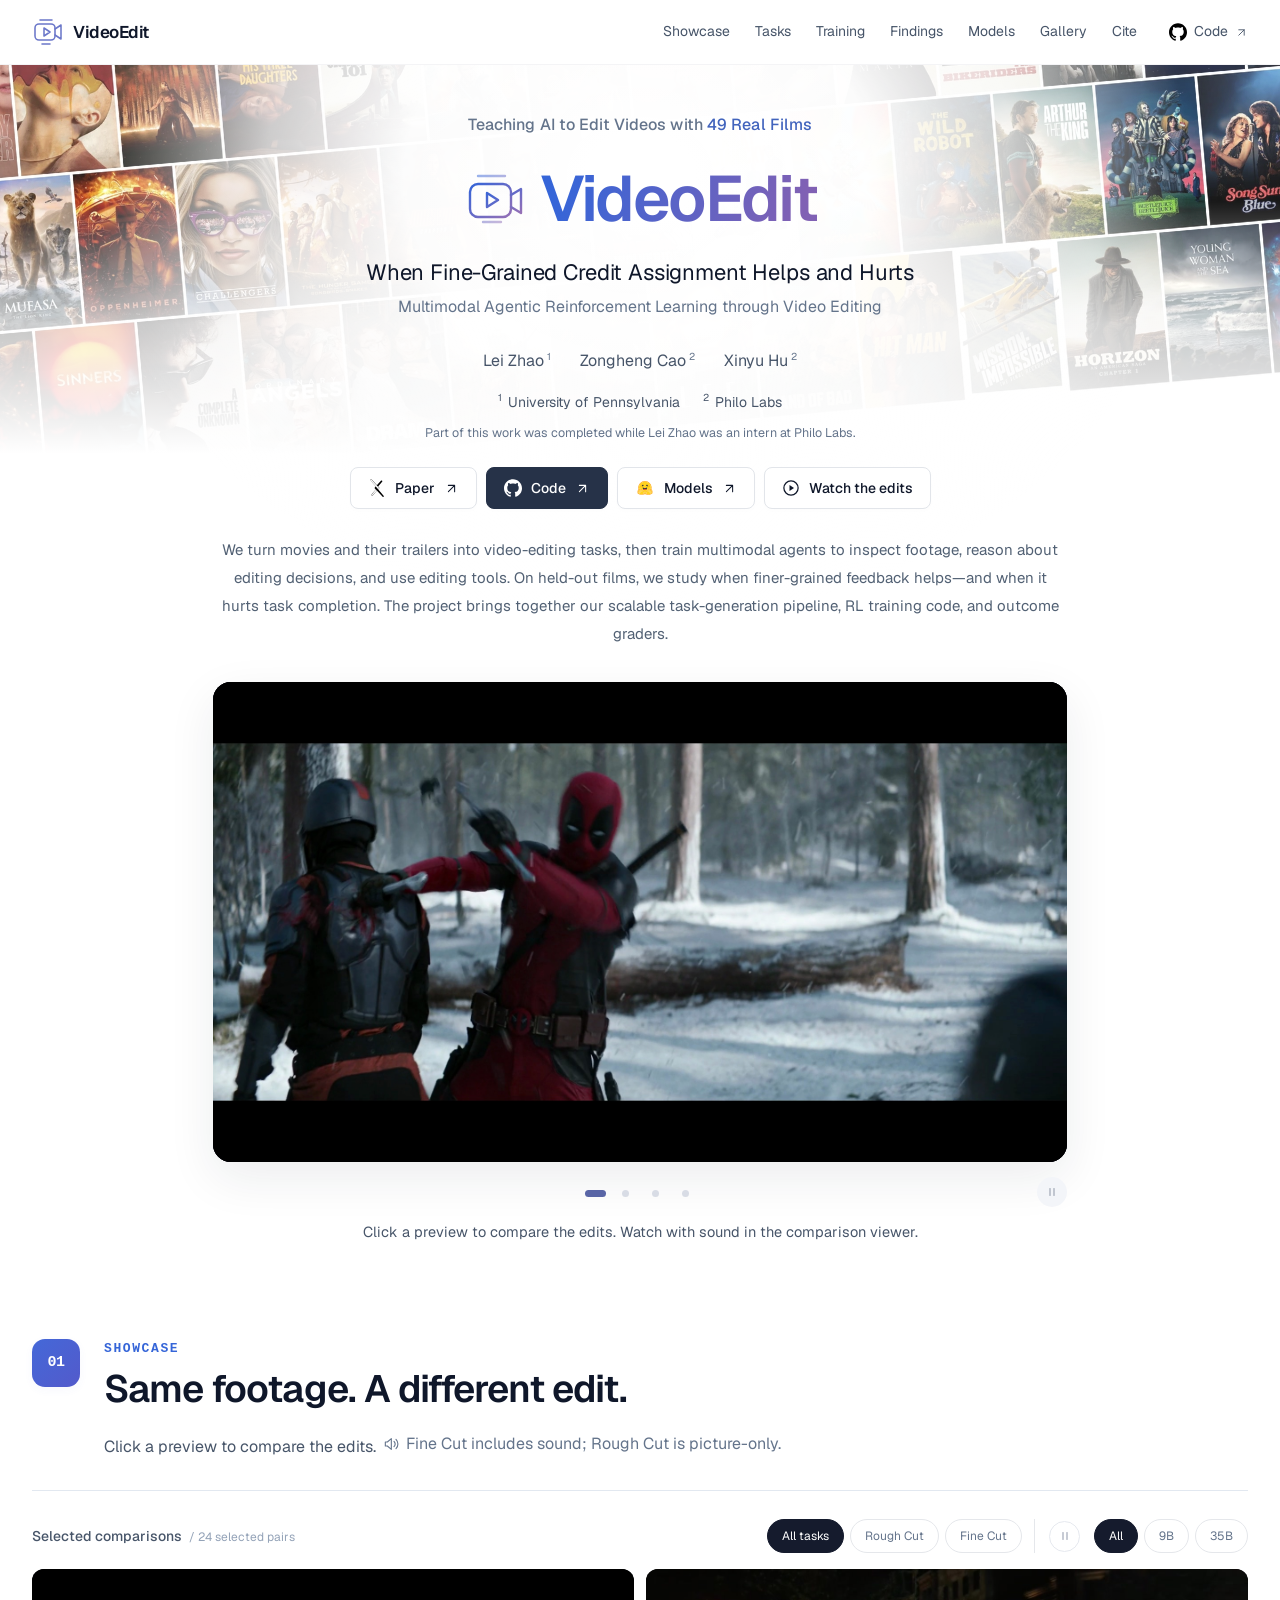
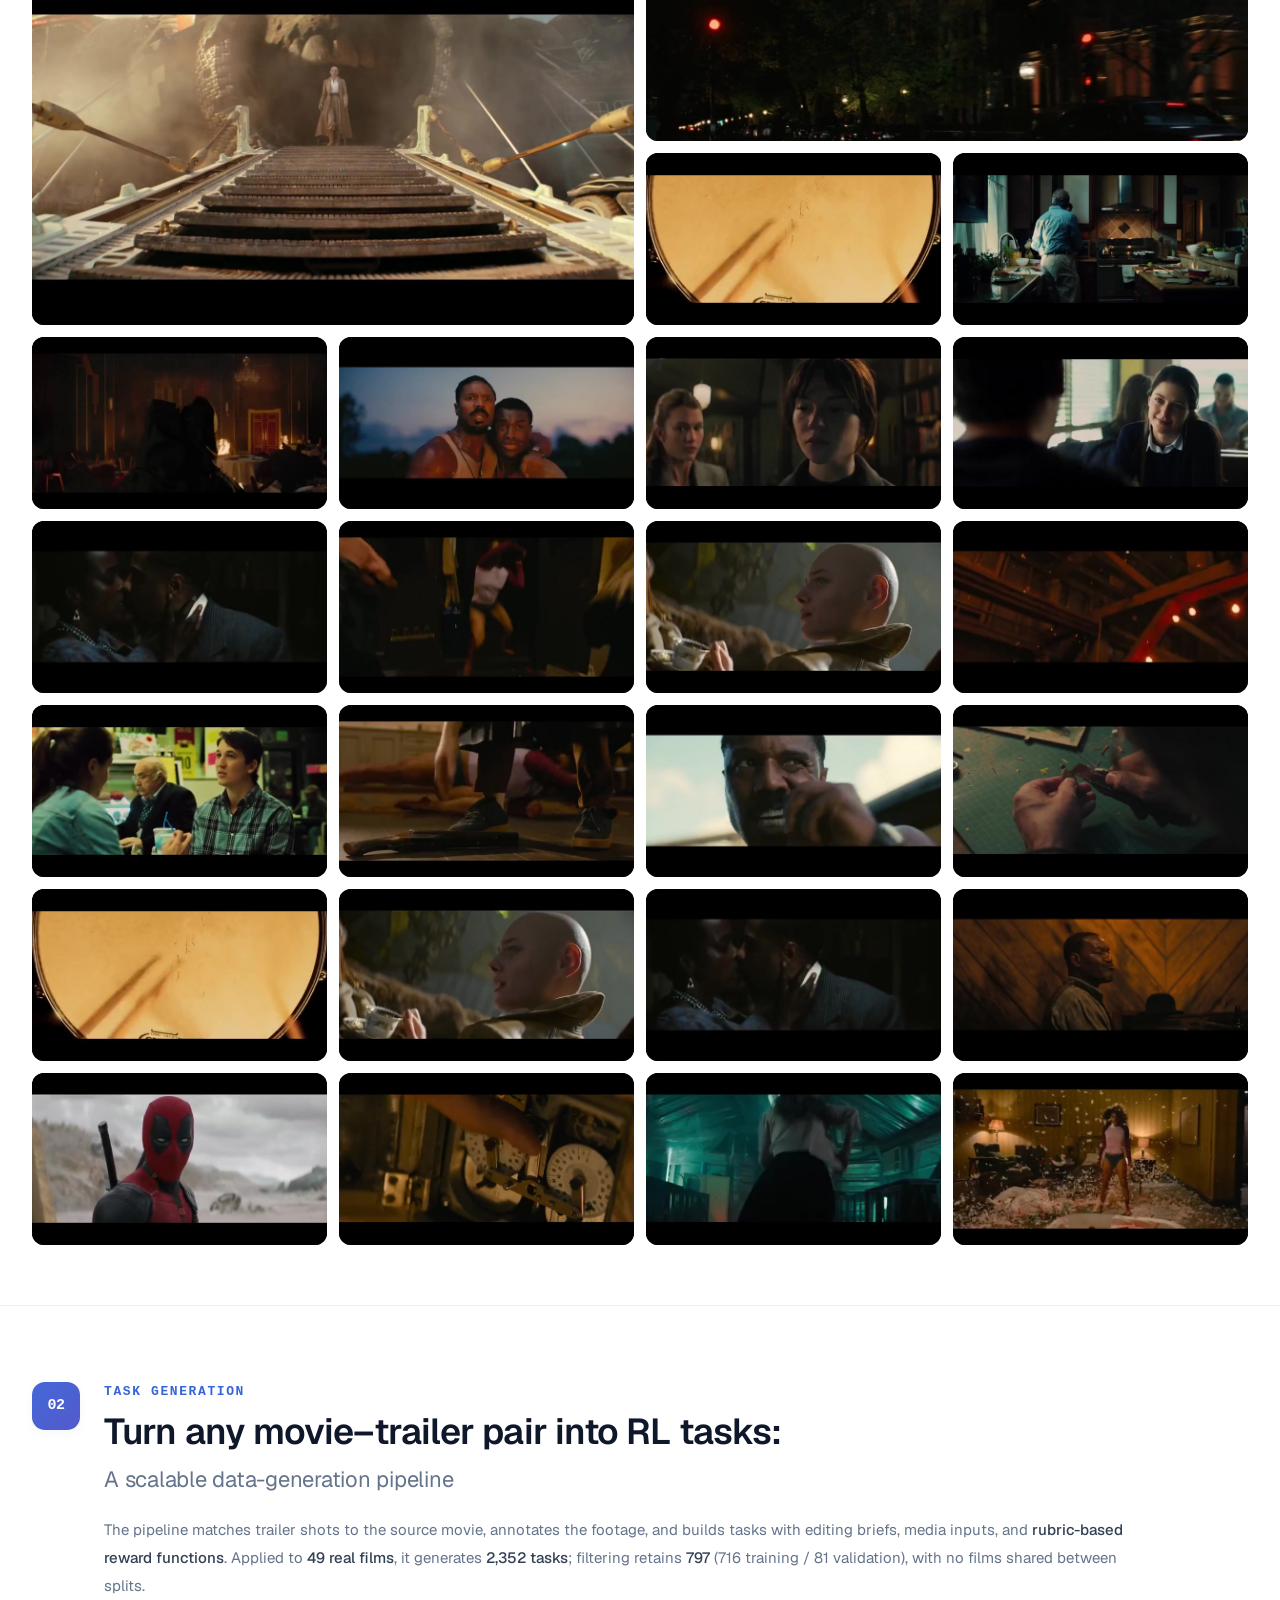
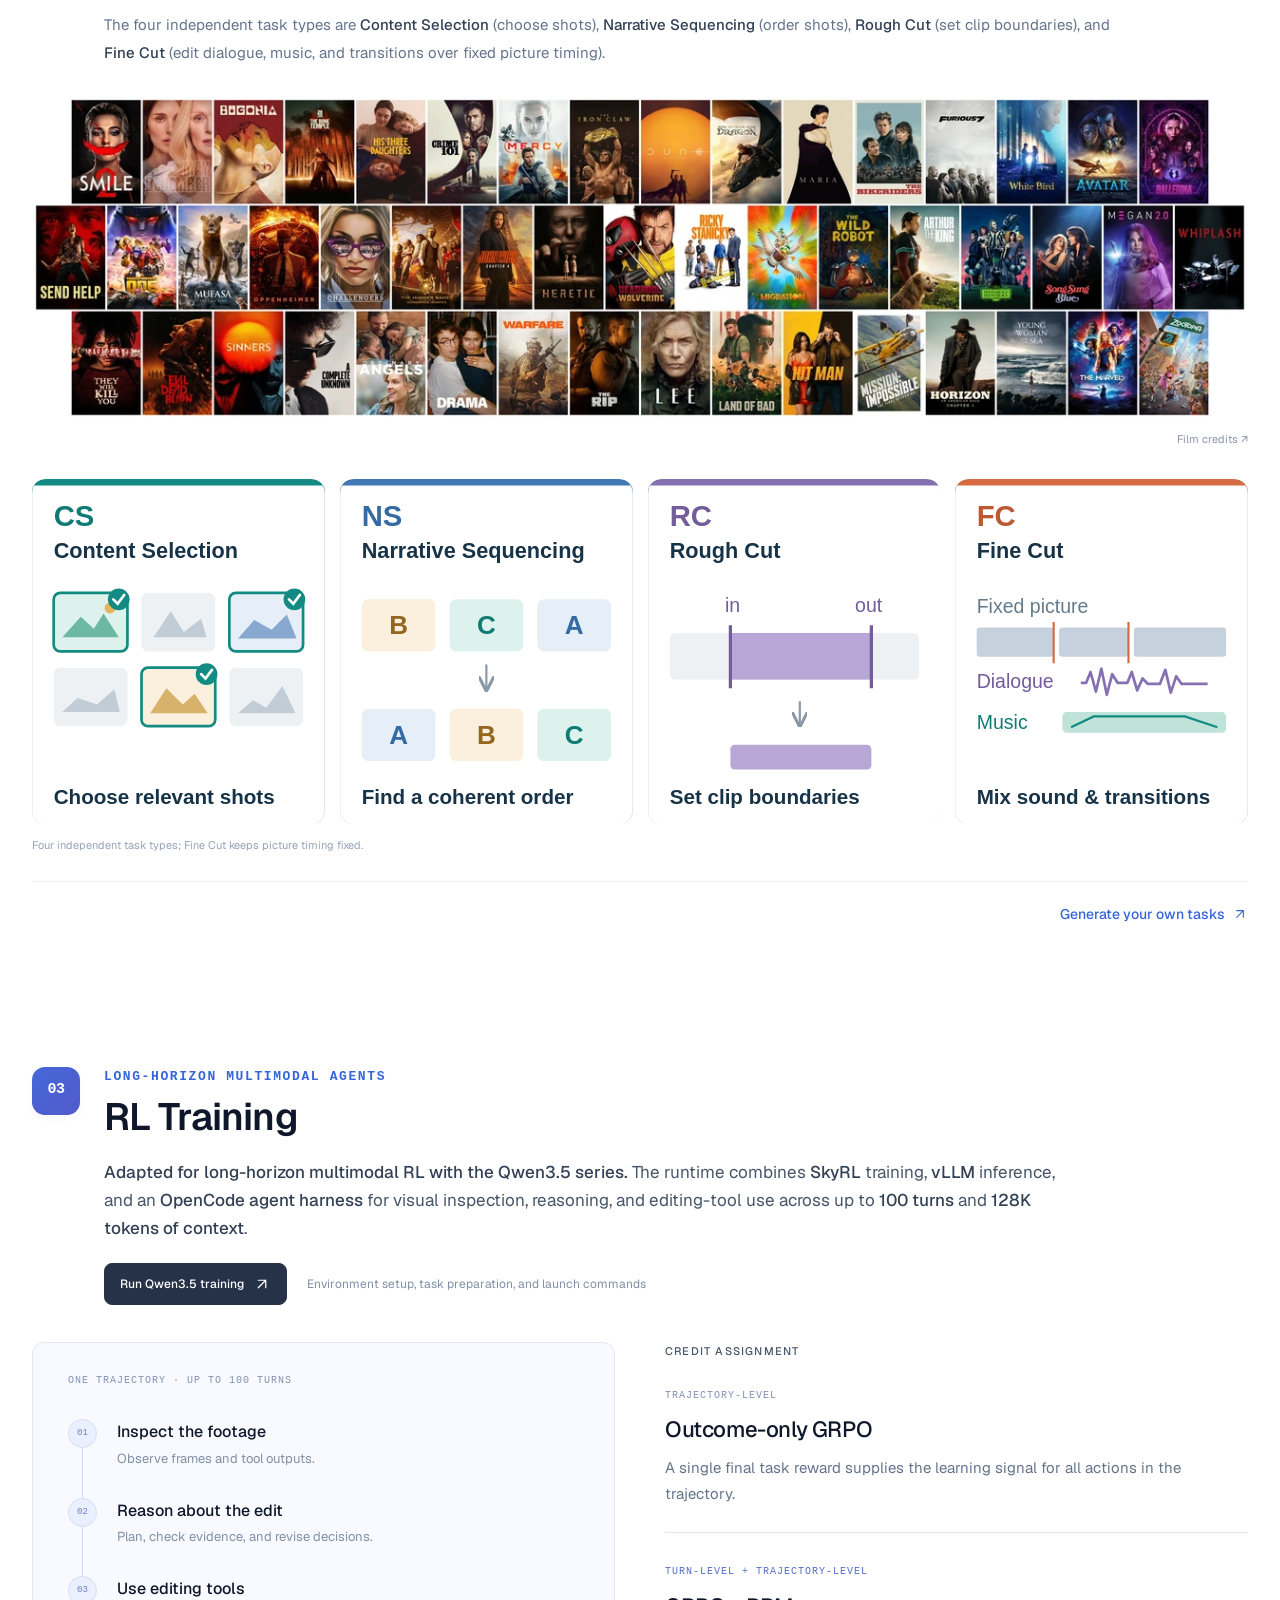
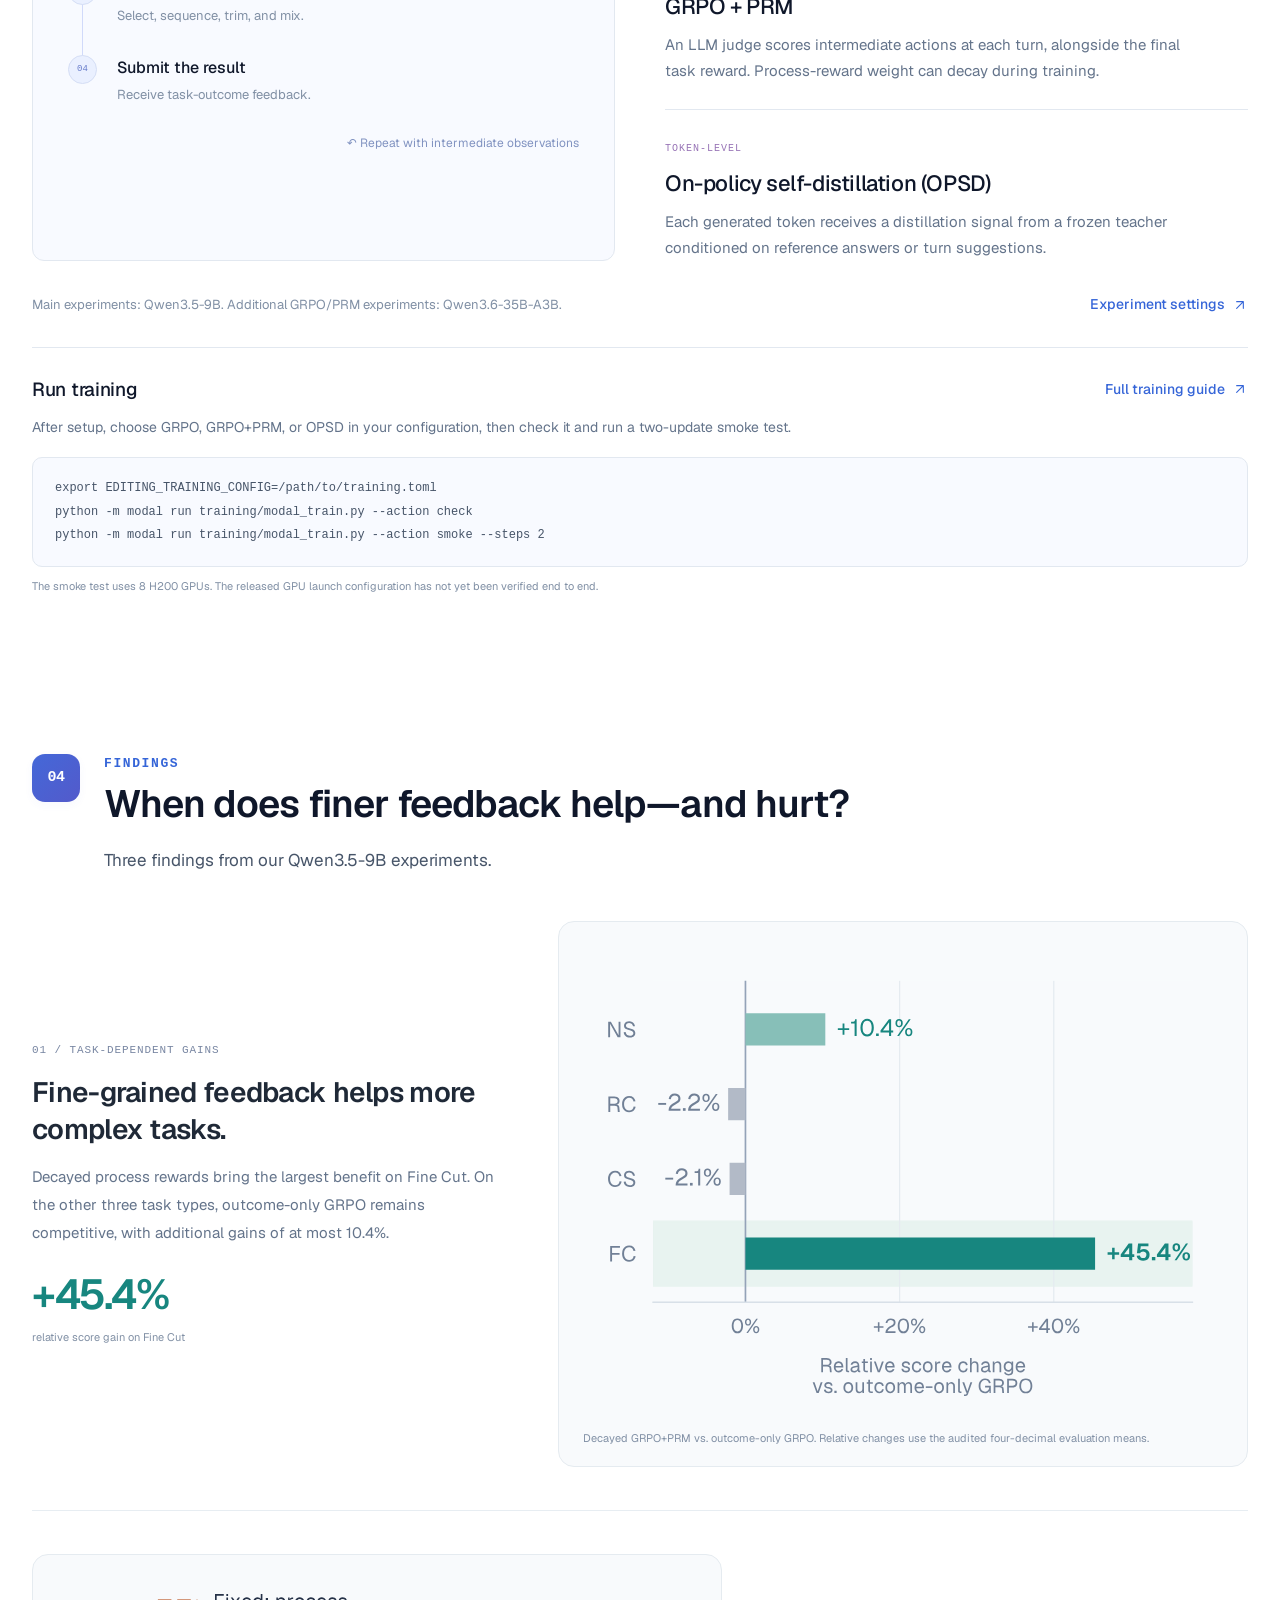
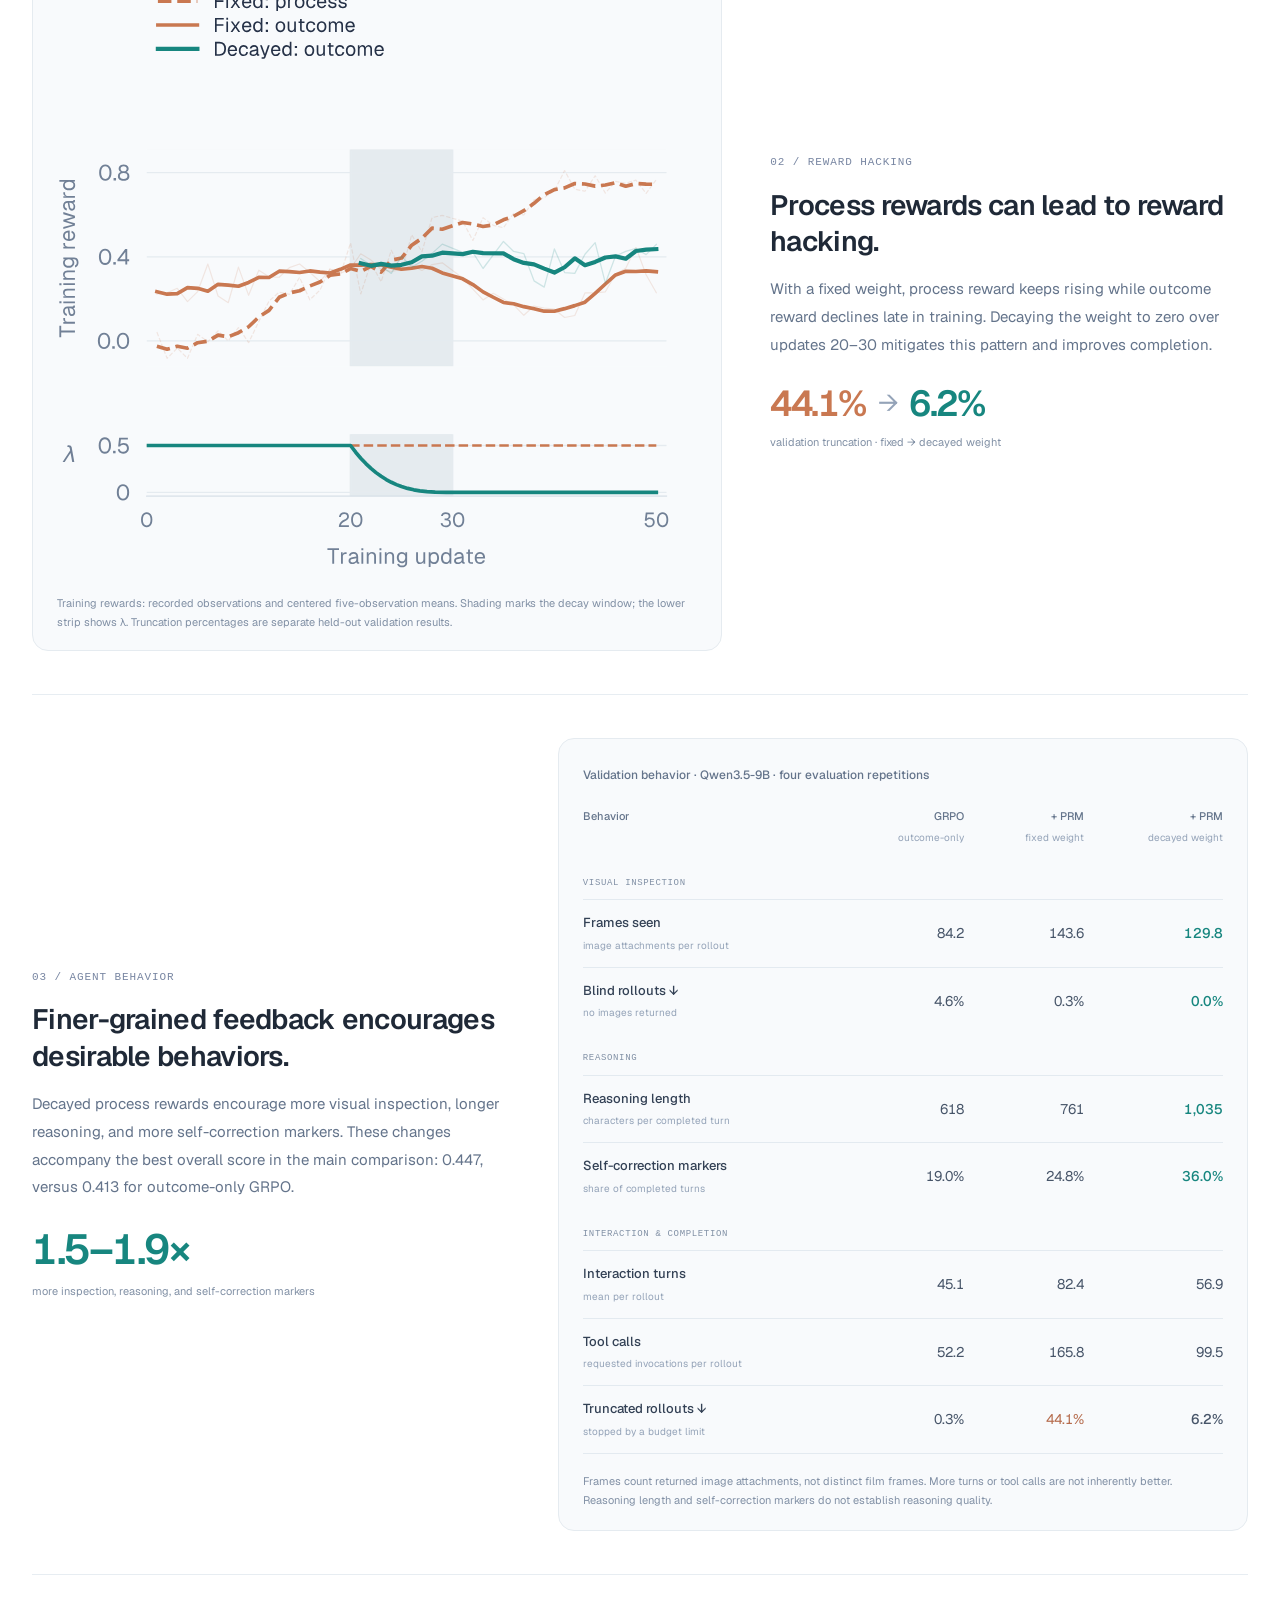
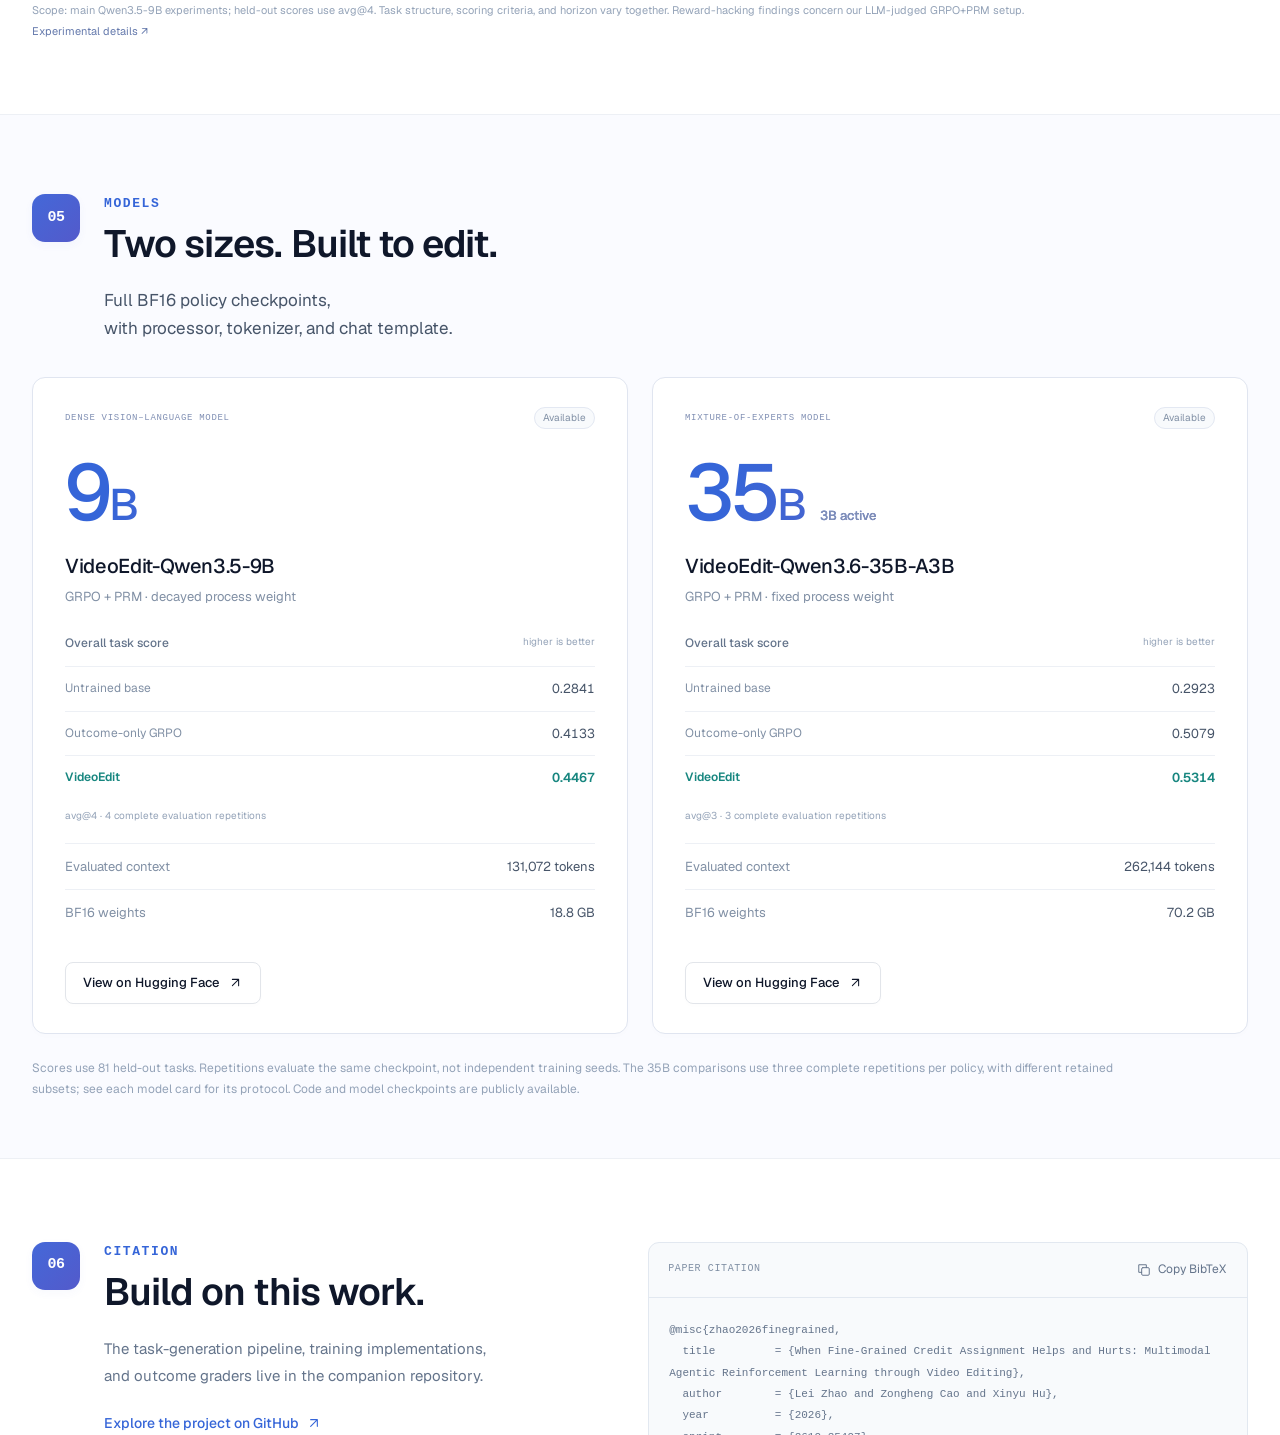
==== commit 7c8f6267: "Add four paired Rough Cut examples and task filters" ====
--- a/index.html
+++ b/index.html
@@ -19,8 +19,8 @@
   <link rel="icon" type="image/svg+xml" href="assets/favicon.svg">
   <link rel="preload" as="font" type="font/ttf" href="assets/fonts/geist-400.ttf" crossorigin>
   <link rel="preload" as="font" type="font/ttf" href="assets/fonts/geist-600.ttf" crossorigin>
-  <link rel="stylesheet" href="assets/style.css?v=20261029-brand-links">
-  <script type="module" src="assets/site.js?v=20261026-linked-demos"></script>
+  <link rel="stylesheet" href="assets/style.css?v=20261030-rough-cut">
+  <script type="module" src="assets/site.js?v=20261030-rough-cut"></script>
 </head>
 <body>
   <svg class="icon-library" aria-hidden="true" xmlns="http://www.w3.org/2000/svg"><defs>
@@ -81,8 +81,8 @@
     </section>
 
     <section class="showcase section-shell" id="showcase" aria-labelledby="showcase-title">
-      <div class="section-heading showcase-heading"><div><span class="section-number">01</span><div class="eyebrow">Showcase</div><h2 id="showcase-title">Same footage. A different edit.</h2></div><p>Click a preview to compare the edits.<br><span class="audio-hint"><svg class="icon"><use href="#i-volume"/></svg>Watch with sound in the comparison viewer.</span></p></div>
-      <div class="example-toolbar" id="gallery"><span>Selected comparisons <span class="subtle" id="example-count"></span></span><div class="gallery-controls"><button type="button" class="gallery-motion" id="gallery-motion" aria-label="Pause previews" title="Pause previews"><svg class="icon"><use href="#i-pause"/></svg></button><div class="model-filter" role="group" aria-label="Filter examples by model size"><button type="button" data-filter="all" aria-pressed="true">All</button><button type="button" data-filter="9B" aria-pressed="false">9B</button><button type="button" data-filter="35B" aria-pressed="false">35B</button></div></div></div>
+      <div class="section-heading showcase-heading"><div><span class="section-number">01</span><div class="eyebrow">Showcase</div><h2 id="showcase-title">Same footage. A different edit.</h2></div><p>Click a preview to compare the edits.<br><span class="audio-hint"><svg class="icon"><use href="#i-volume"/></svg>Fine Cut includes sound; Rough Cut is picture-only.</span></p></div>
+      <div class="example-toolbar" id="gallery"><span>Selected comparisons <span class="subtle" id="example-count"></span></span><div class="gallery-controls"><div class="model-filter task-filter" role="group" aria-label="Filter examples by editing task"><button type="button" data-task-filter="all" aria-pressed="true">All tasks</button><button type="button" data-task-filter="RC" aria-pressed="false">Rough Cut</button><button type="button" data-task-filter="FC" aria-pressed="false">Fine Cut</button></div><button type="button" class="gallery-motion" id="gallery-motion" aria-label="Pause previews" title="Pause previews"><svg class="icon"><use href="#i-pause"/></svg></button><div class="model-filter" role="group" aria-label="Filter examples by model size"><button type="button" data-filter="all" aria-pressed="true">All</button><button type="button" data-filter="9B" aria-pressed="false">9B</button><button type="button" data-filter="35B" aria-pressed="false">35B</button></div></div></div>
       <div class="example-rail" id="example-rail" aria-label="Choose a video comparison"></div>
 
     </section>
--- a/assets/style.css
+++ b/assets/style.css
@@ -243,3 +243,10 @@
 
 /* Brand marks identify the public paper, code, and model destinations. */
 .brand-logo{display:block;width:18px;height:18px;object-fit:contain;flex-shrink:0}.brand-logo--huggingface{width:20px;height:20px}.button.primary .brand-logo--github{filter:brightness(0) invert(1)}
+
+/* Task filters distinguish silent cut-list renders from Fine Cut deliveries. */
+.example-toolbar{flex-wrap:wrap}
+.gallery-controls{flex-wrap:wrap;max-width:100%}
+.task-filter{padding-right:12px;border-right:1px solid #e5e7eb}
+.comparison-dialog .audio-switch[hidden]{display:none}
+@media(max-width:600px){.gallery-controls{gap:8px}.task-filter{padding-right:8px}.example-toolbar{align-items:flex-start}}
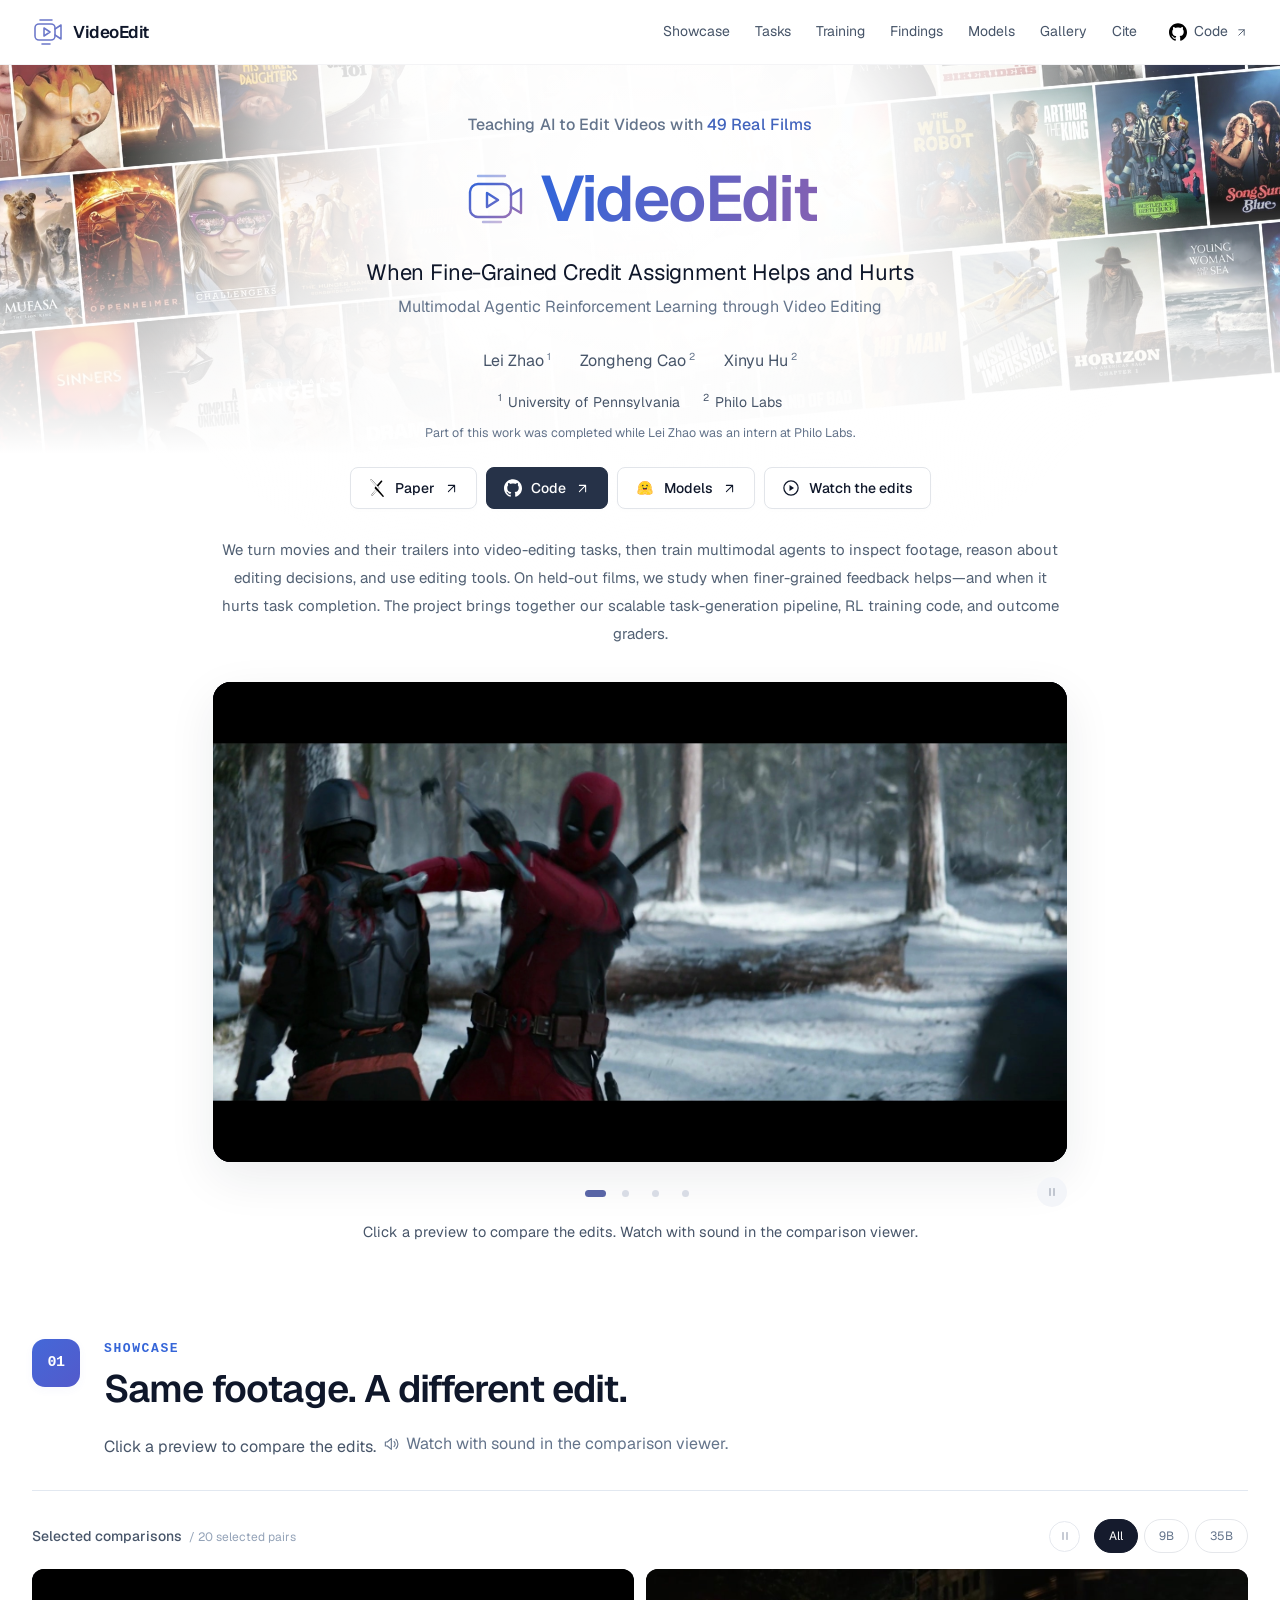
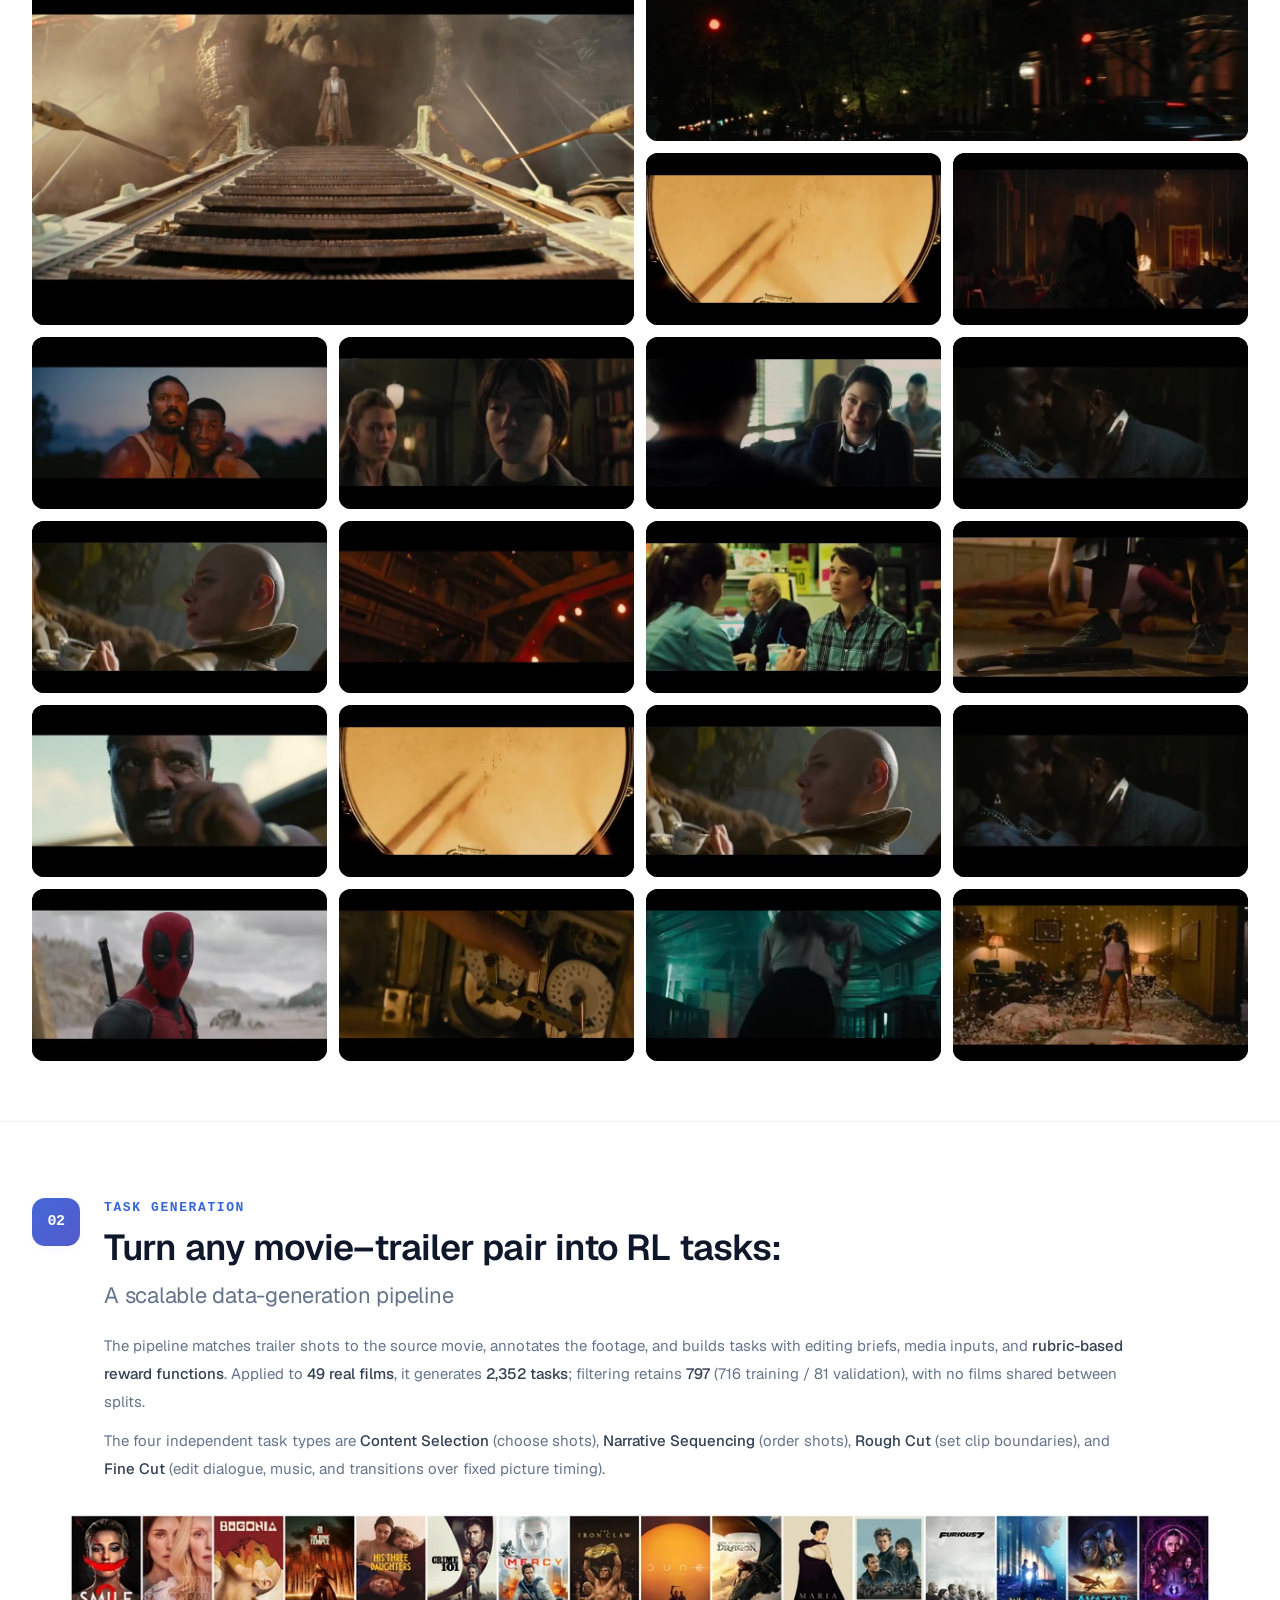
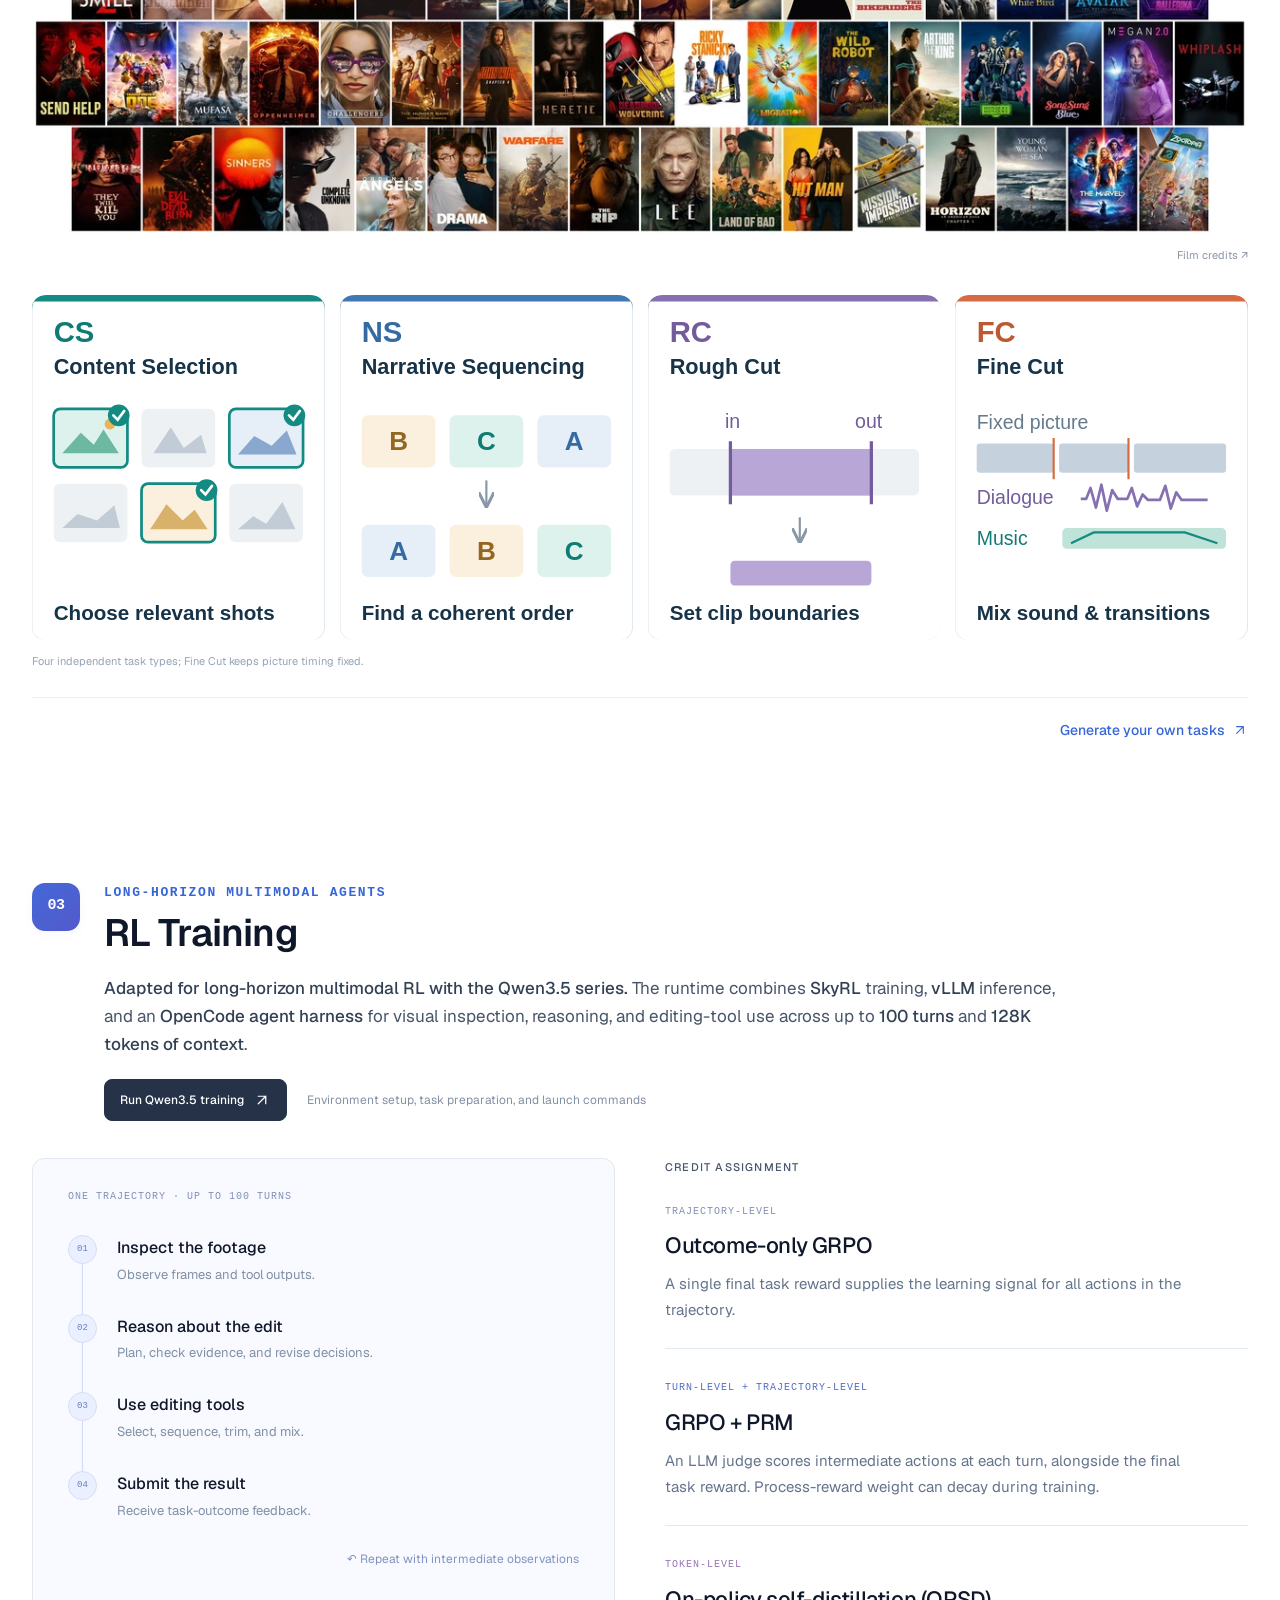
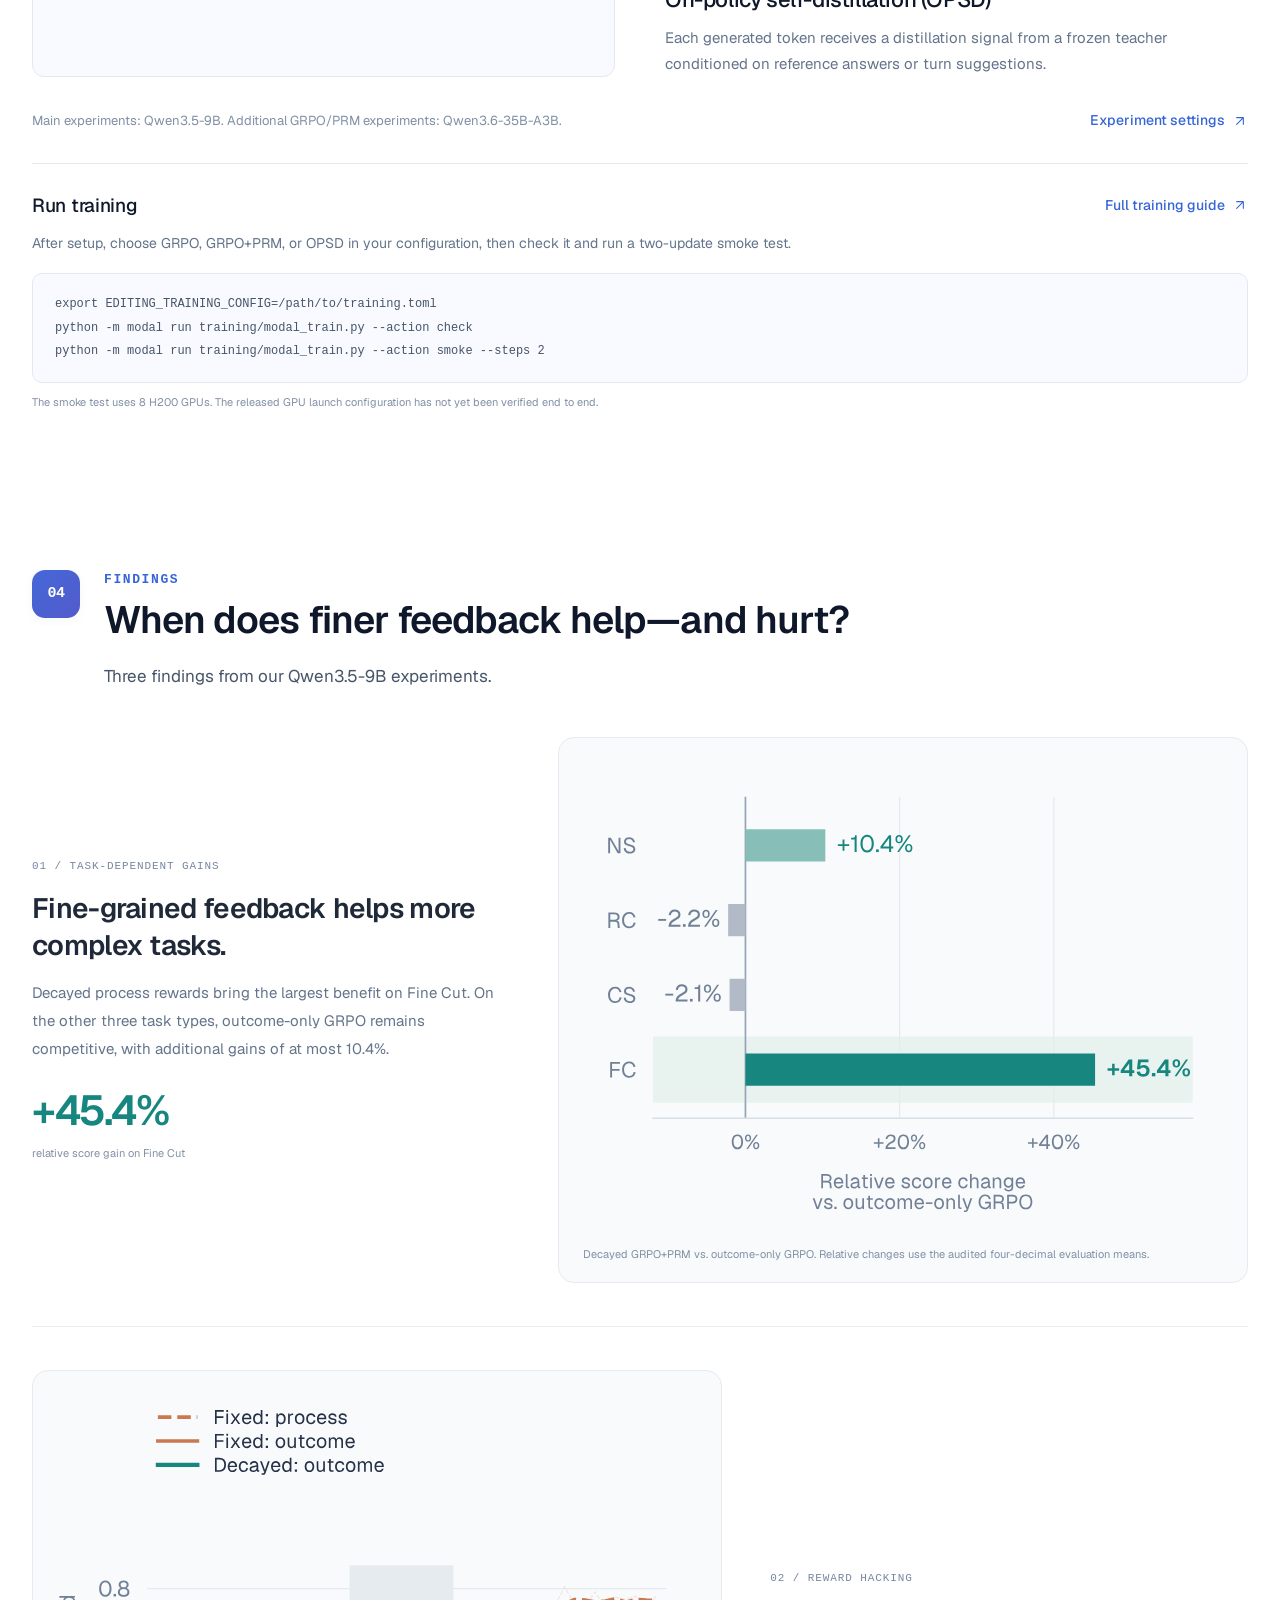
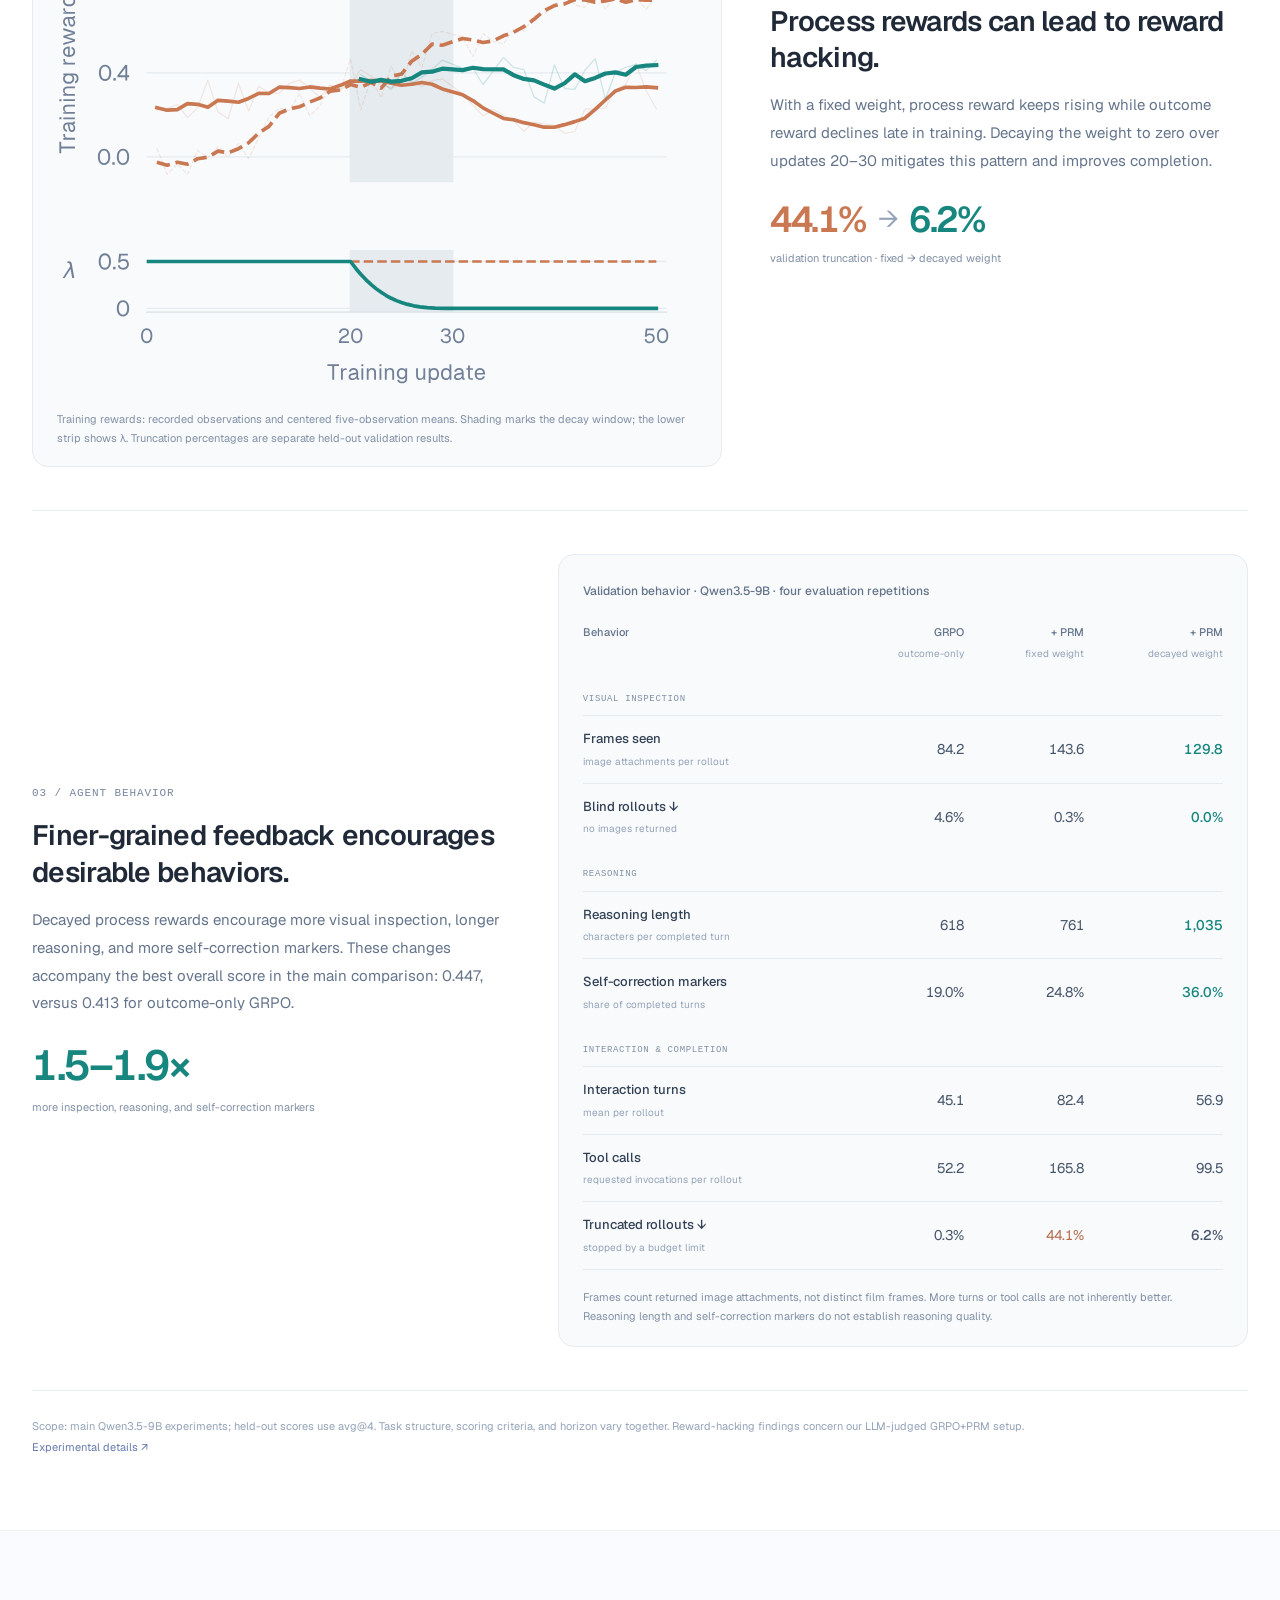
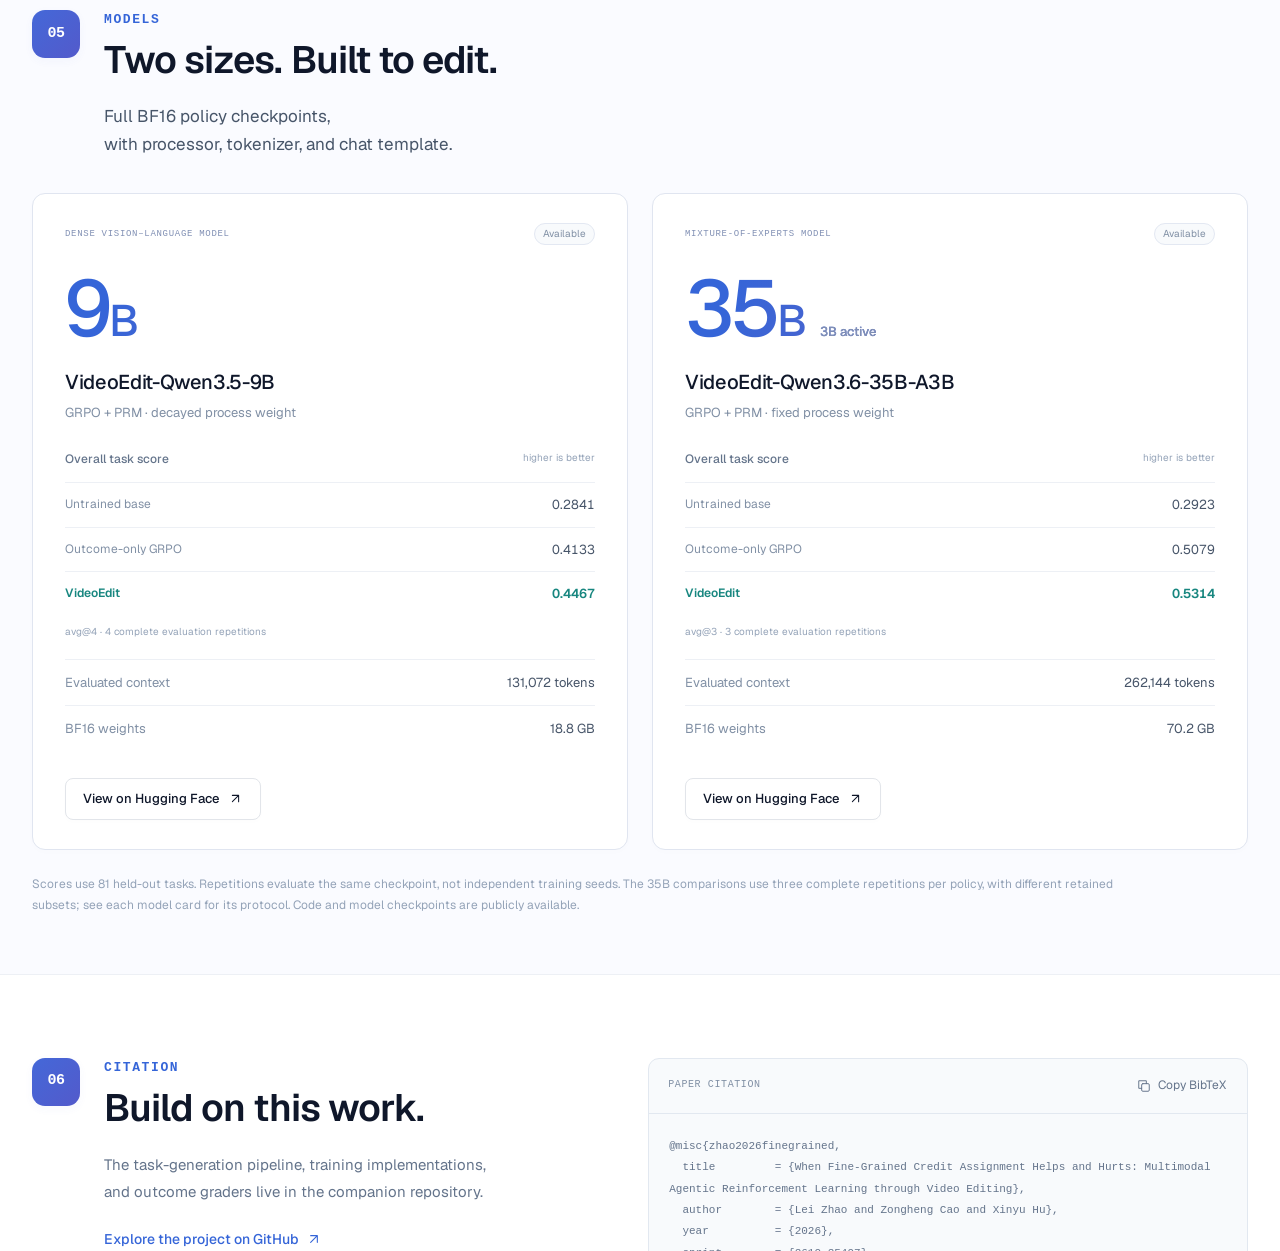
==== commit 15e67f41: "Revert "Add four paired Rough Cut examples and task filters" This reverts commit 7c8f6267e734bcc5075" ====
--- a/index.html
+++ b/index.html
@@ -19,8 +19,8 @@
   <link rel="icon" type="image/svg+xml" href="assets/favicon.svg">
   <link rel="preload" as="font" type="font/ttf" href="assets/fonts/geist-400.ttf" crossorigin>
   <link rel="preload" as="font" type="font/ttf" href="assets/fonts/geist-600.ttf" crossorigin>
-  <link rel="stylesheet" href="assets/style.css?v=20261030-rough-cut">
-  <script type="module" src="assets/site.js?v=20261030-rough-cut"></script>
+  <link rel="stylesheet" href="assets/style.css?v=20261029-brand-links">
+  <script type="module" src="assets/site.js?v=20261026-linked-demos"></script>
 </head>
 <body>
   <svg class="icon-library" aria-hidden="true" xmlns="http://www.w3.org/2000/svg"><defs>
@@ -81,8 +81,8 @@
     </section>
 
     <section class="showcase section-shell" id="showcase" aria-labelledby="showcase-title">
-      <div class="section-heading showcase-heading"><div><span class="section-number">01</span><div class="eyebrow">Showcase</div><h2 id="showcase-title">Same footage. A different edit.</h2></div><p>Click a preview to compare the edits.<br><span class="audio-hint"><svg class="icon"><use href="#i-volume"/></svg>Fine Cut includes sound; Rough Cut is picture-only.</span></p></div>
-      <div class="example-toolbar" id="gallery"><span>Selected comparisons <span class="subtle" id="example-count"></span></span><div class="gallery-controls"><div class="model-filter task-filter" role="group" aria-label="Filter examples by editing task"><button type="button" data-task-filter="all" aria-pressed="true">All tasks</button><button type="button" data-task-filter="RC" aria-pressed="false">Rough Cut</button><button type="button" data-task-filter="FC" aria-pressed="false">Fine Cut</button></div><button type="button" class="gallery-motion" id="gallery-motion" aria-label="Pause previews" title="Pause previews"><svg class="icon"><use href="#i-pause"/></svg></button><div class="model-filter" role="group" aria-label="Filter examples by model size"><button type="button" data-filter="all" aria-pressed="true">All</button><button type="button" data-filter="9B" aria-pressed="false">9B</button><button type="button" data-filter="35B" aria-pressed="false">35B</button></div></div></div>
+      <div class="section-heading showcase-heading"><div><span class="section-number">01</span><div class="eyebrow">Showcase</div><h2 id="showcase-title">Same footage. A different edit.</h2></div><p>Click a preview to compare the edits.<br><span class="audio-hint"><svg class="icon"><use href="#i-volume"/></svg>Watch with sound in the comparison viewer.</span></p></div>
+      <div class="example-toolbar" id="gallery"><span>Selected comparisons <span class="subtle" id="example-count"></span></span><div class="gallery-controls"><button type="button" class="gallery-motion" id="gallery-motion" aria-label="Pause previews" title="Pause previews"><svg class="icon"><use href="#i-pause"/></svg></button><div class="model-filter" role="group" aria-label="Filter examples by model size"><button type="button" data-filter="all" aria-pressed="true">All</button><button type="button" data-filter="9B" aria-pressed="false">9B</button><button type="button" data-filter="35B" aria-pressed="false">35B</button></div></div></div>
       <div class="example-rail" id="example-rail" aria-label="Choose a video comparison"></div>
 
     </section>
--- a/assets/style.css
+++ b/assets/style.css
@@ -243,10 +243,3 @@
 
 /* Brand marks identify the public paper, code, and model destinations. */
 .brand-logo{display:block;width:18px;height:18px;object-fit:contain;flex-shrink:0}.brand-logo--huggingface{width:20px;height:20px}.button.primary .brand-logo--github{filter:brightness(0) invert(1)}
-
-/* Task filters distinguish silent cut-list renders from Fine Cut deliveries. */
-.example-toolbar{flex-wrap:wrap}
-.gallery-controls{flex-wrap:wrap;max-width:100%}
-.task-filter{padding-right:12px;border-right:1px solid #e5e7eb}
-.comparison-dialog .audio-switch[hidden]{display:none}
-@media(max-width:600px){.gallery-controls{gap:8px}.task-filter{padding-right:8px}.example-toolbar{align-items:flex-start}}
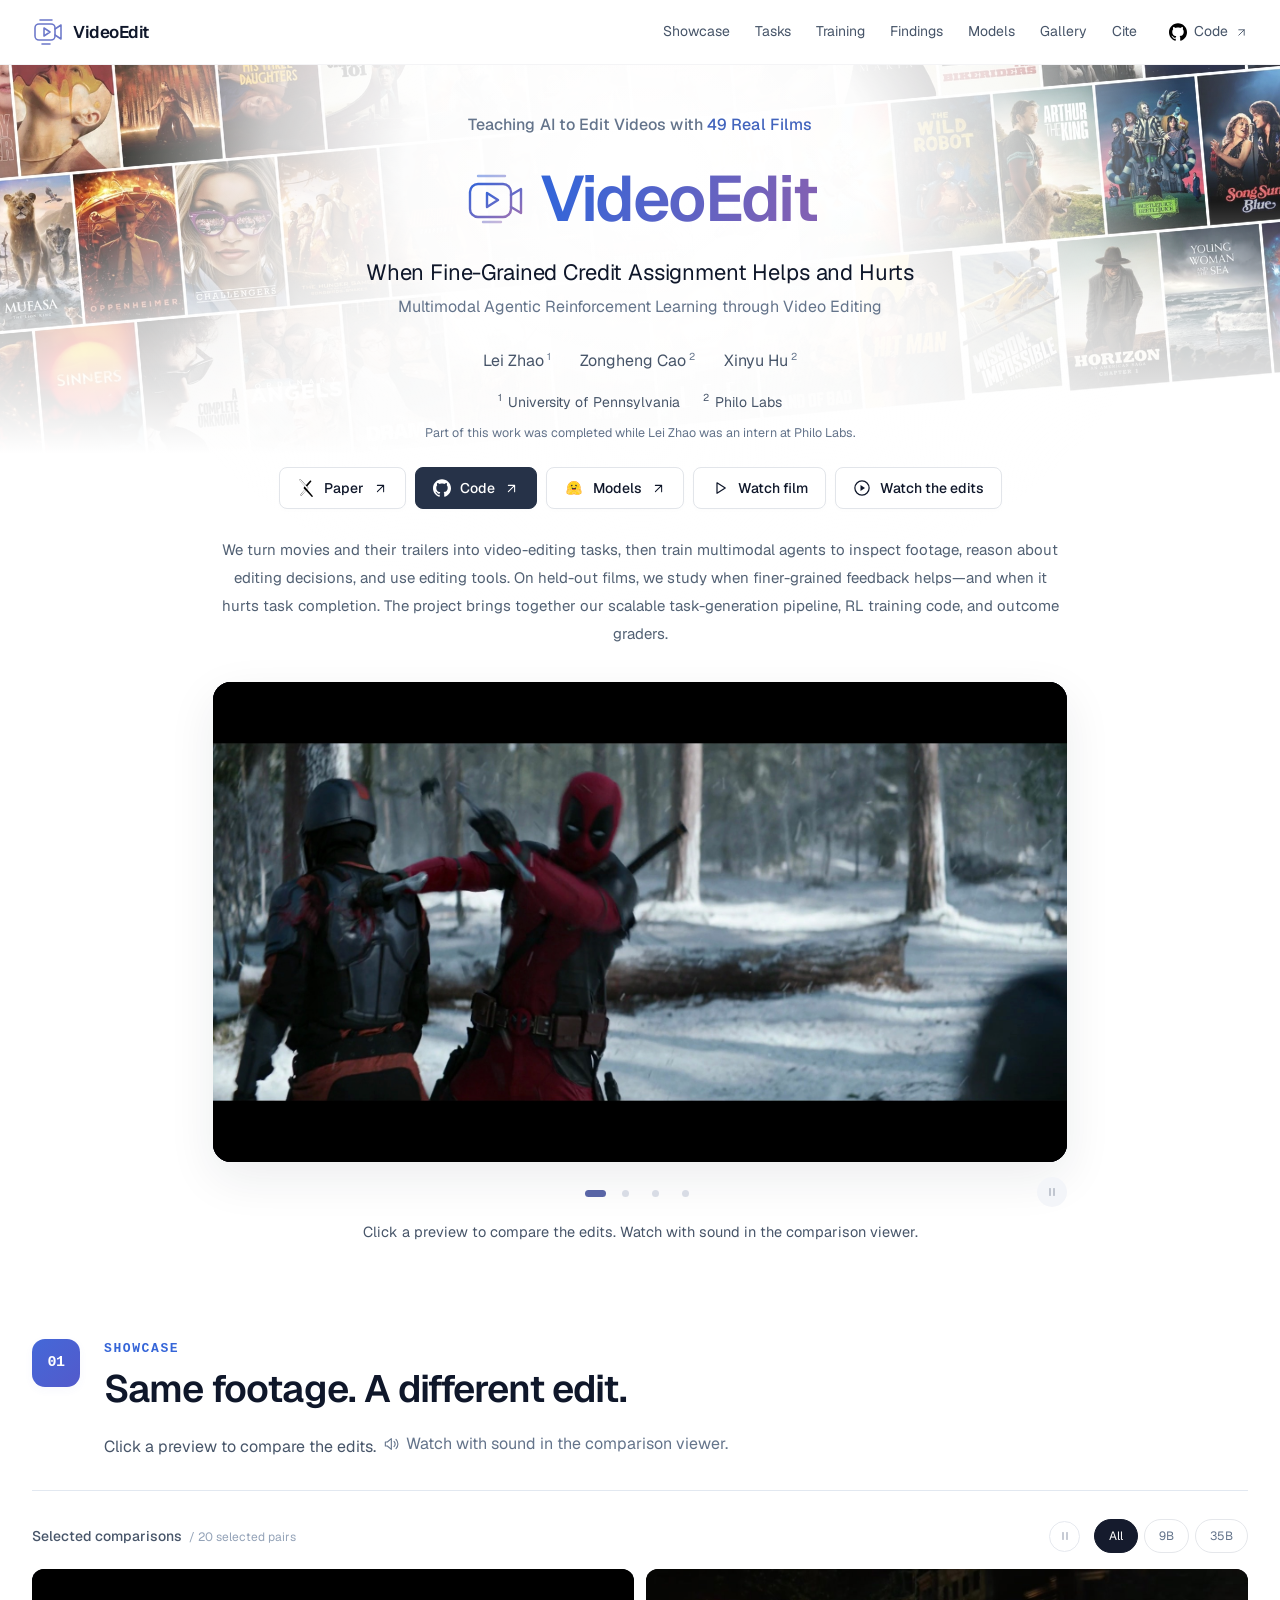
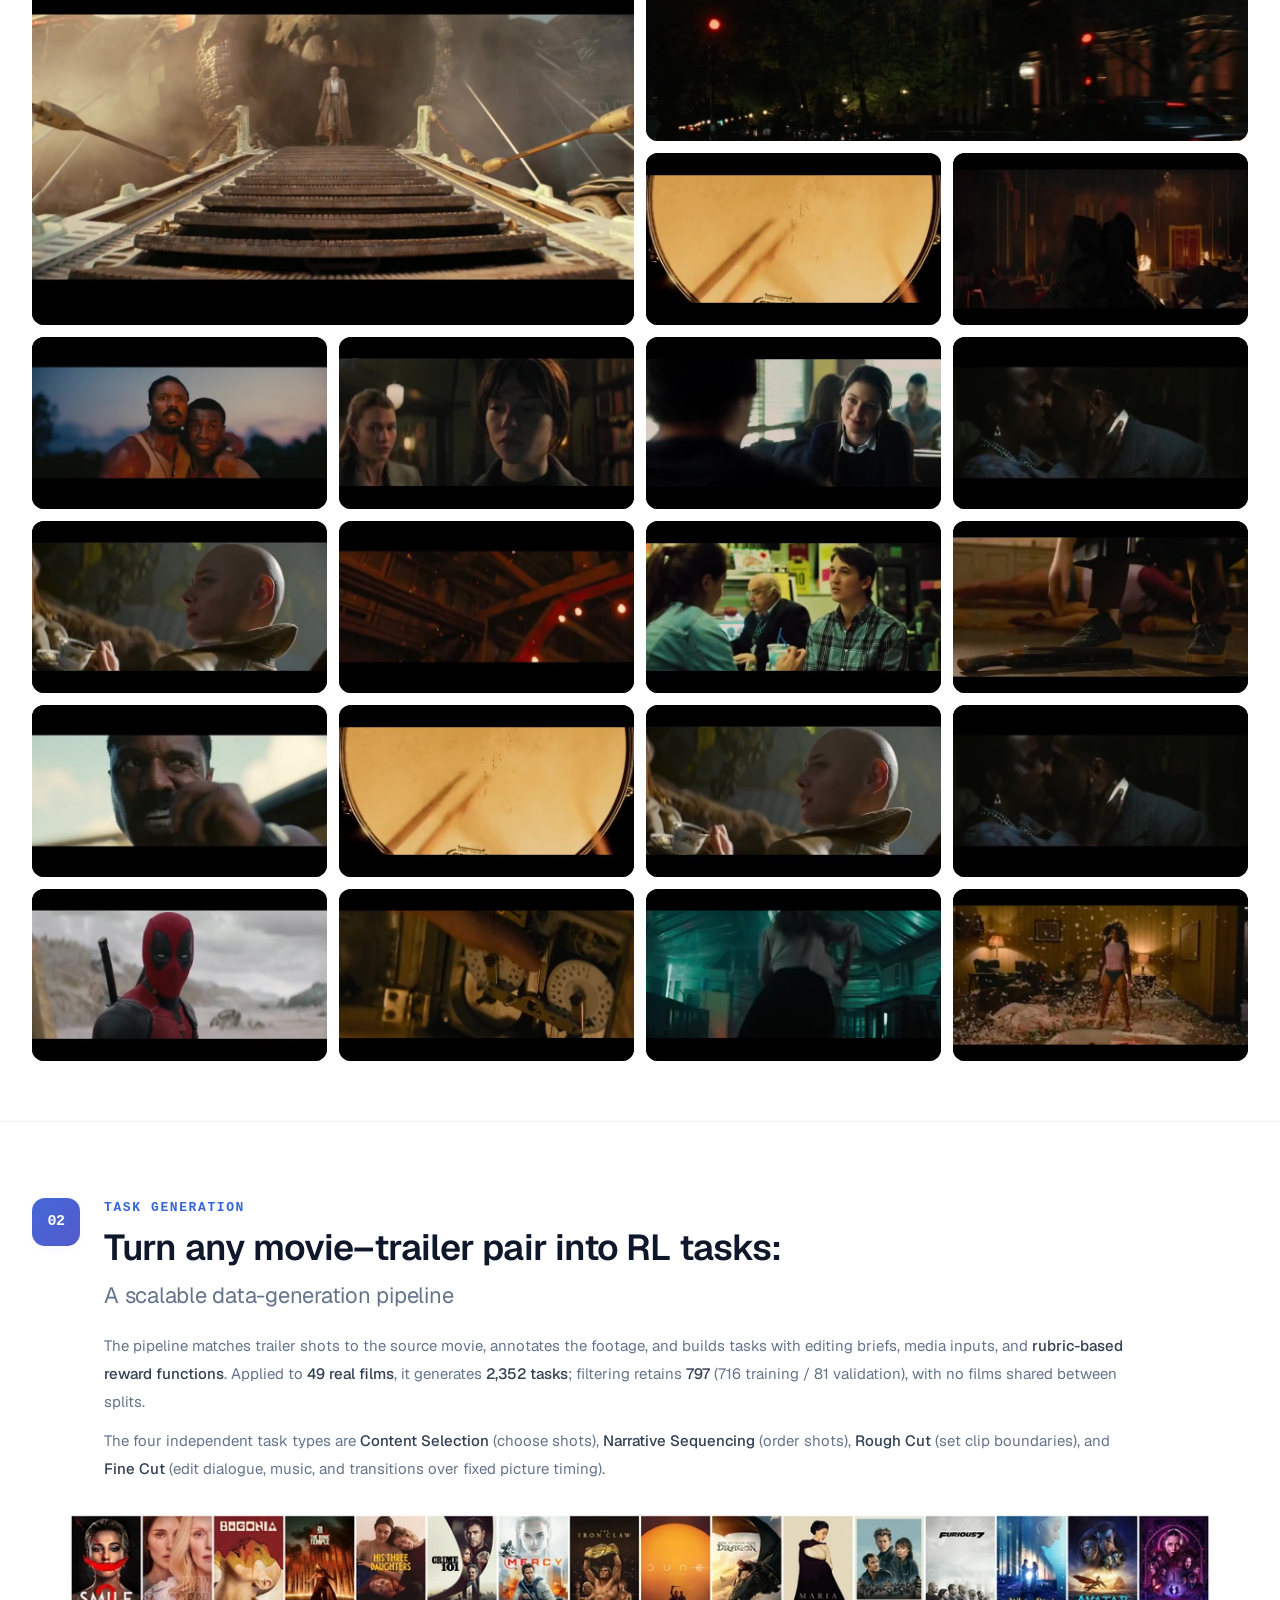
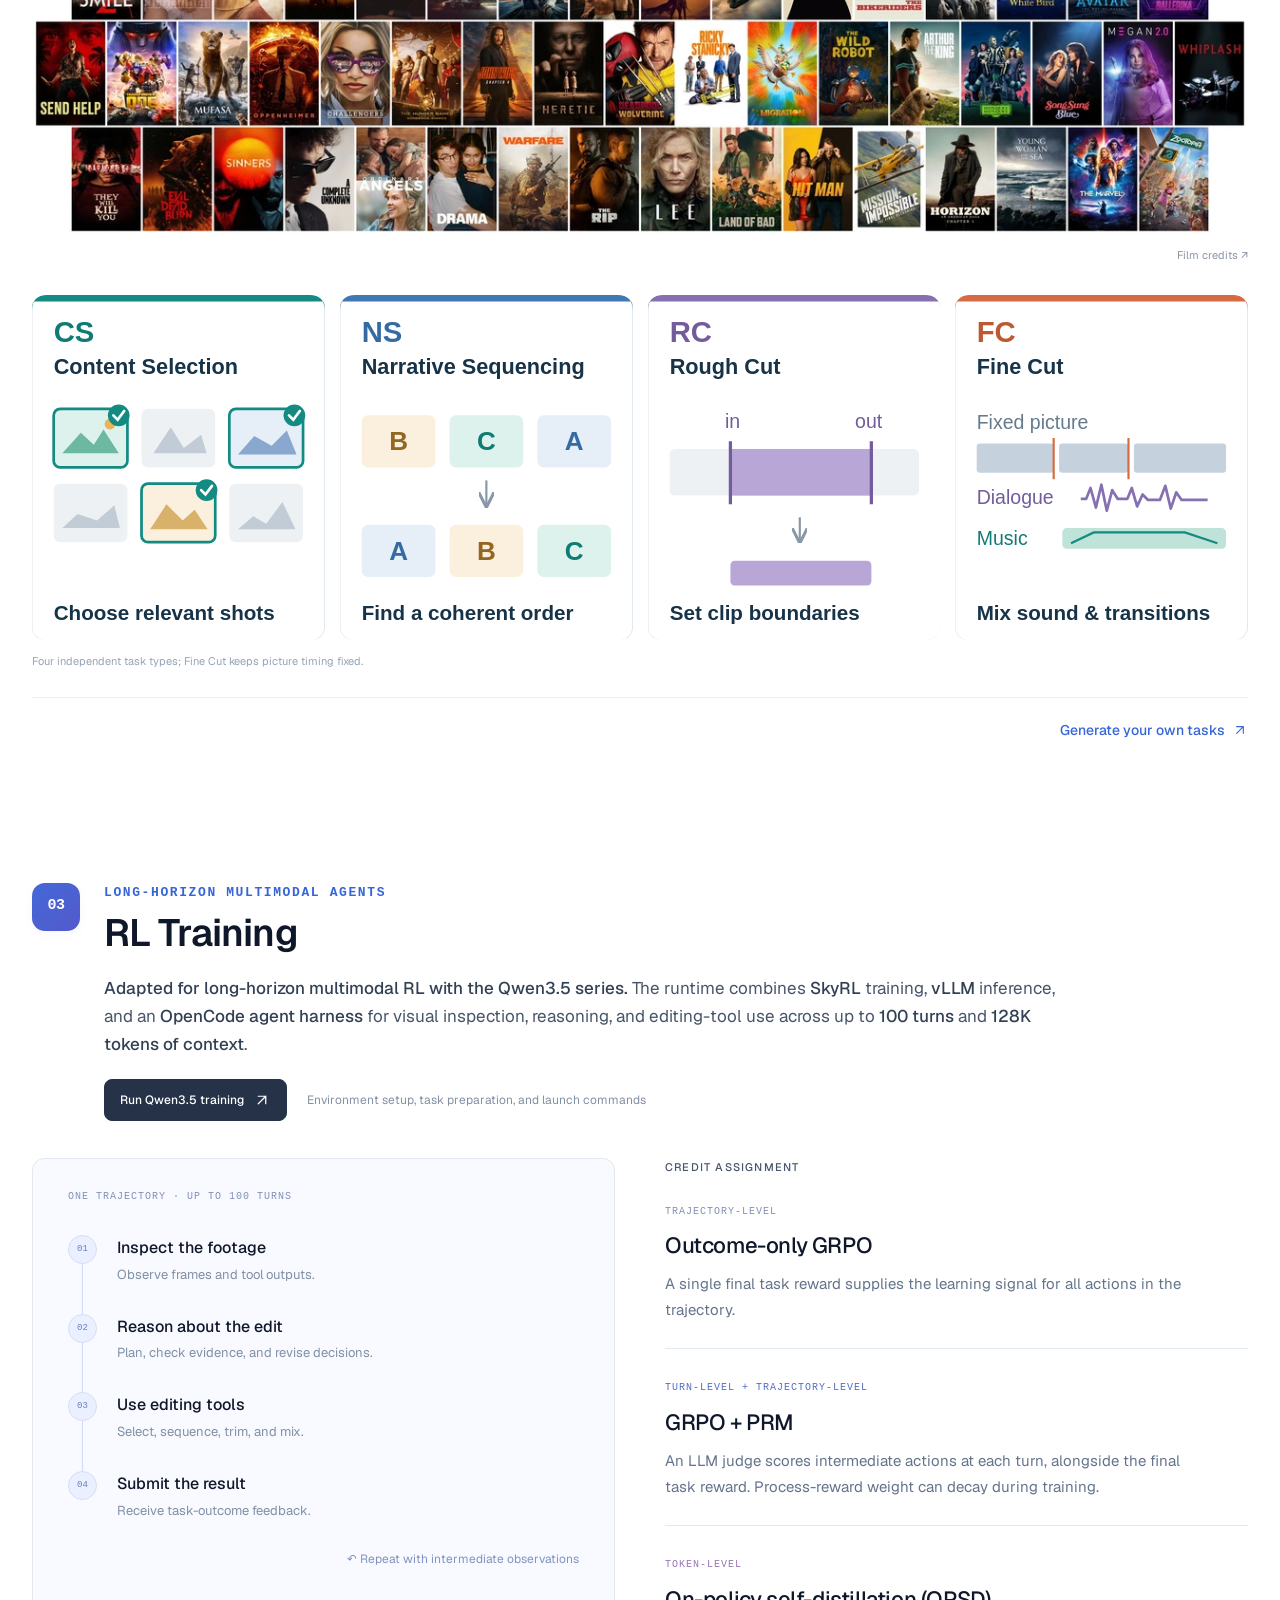
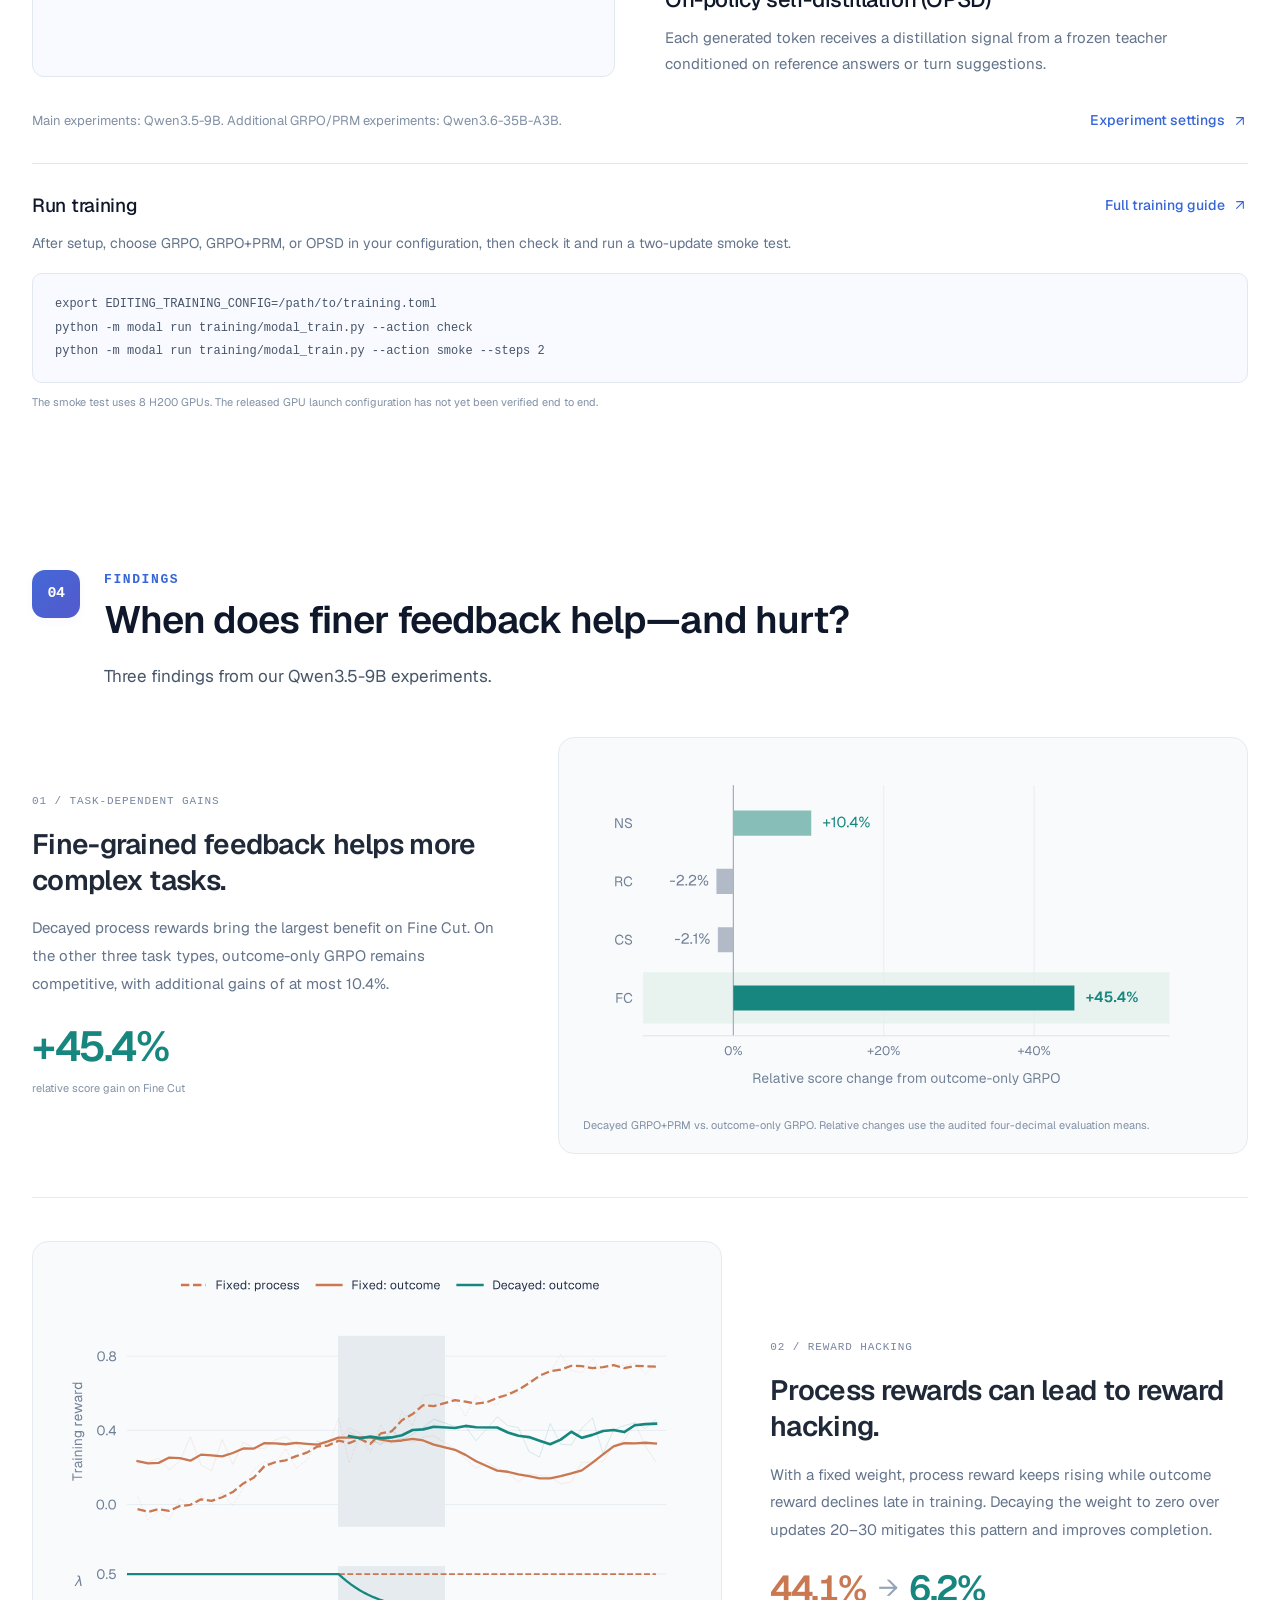
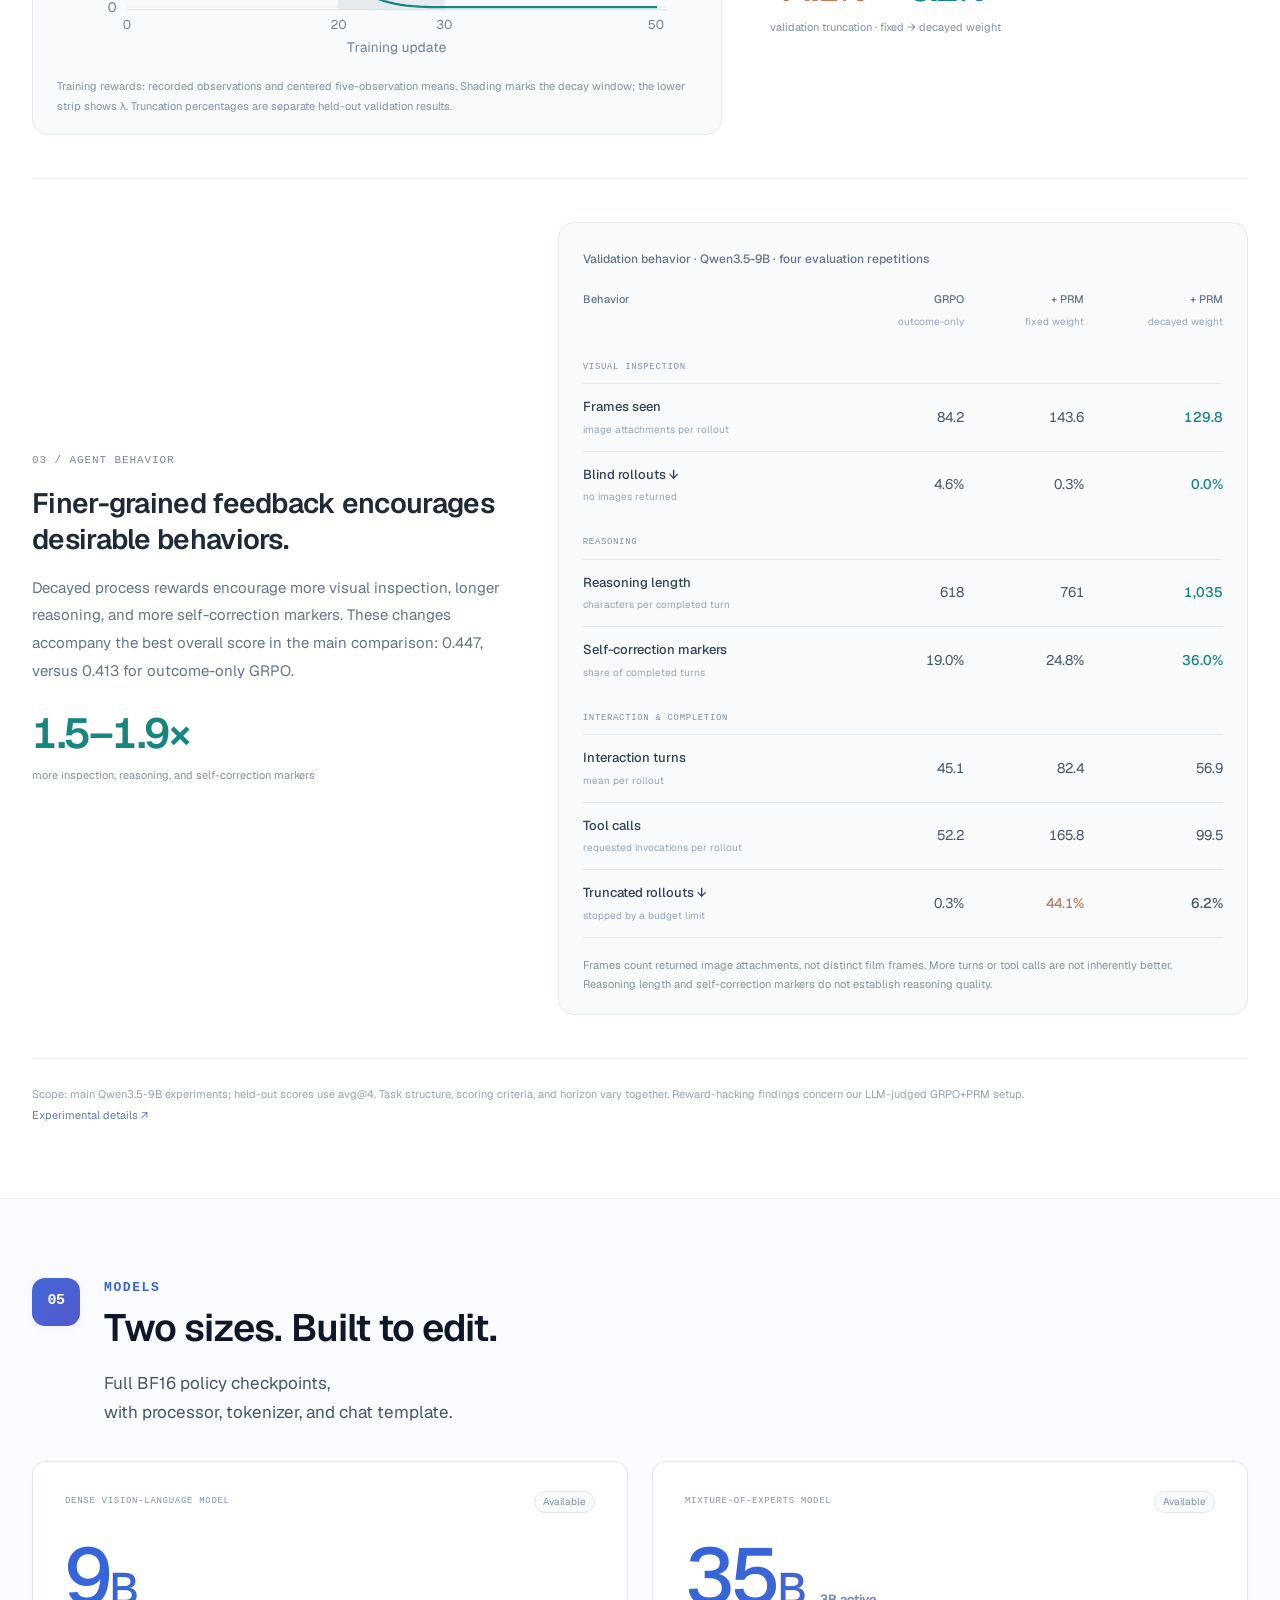
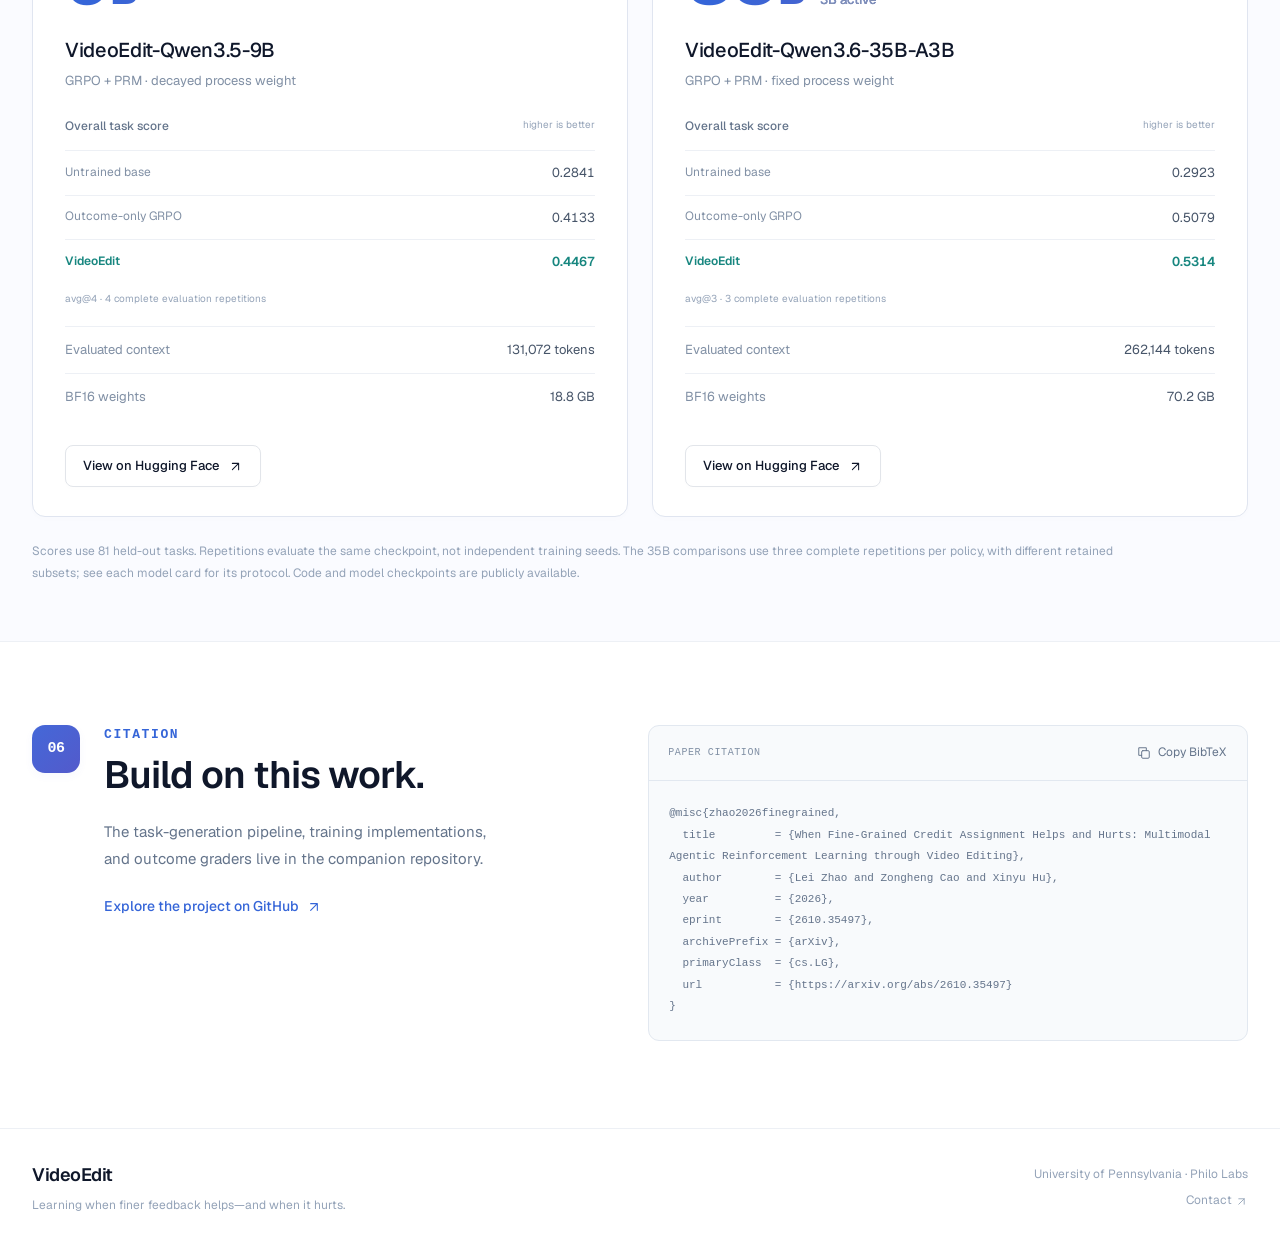
==== commit 7190a02f: "Add 53-second project film and viewing page" ====
--- a/index.html
+++ b/index.html
@@ -56,7 +56,7 @@
       <div class="authors"><a href="mailto:leizhao7@upenn.edu">Lei Zhao<sup>1</sup></a><a href="mailto:tom@philolabs.ai">Zongheng Cao<sup>2</sup></a><a href="mailto:christine@philolabs.ai">Xinyu Hu<sup>2</sup></a></div>
       <div class="affiliations"><a href="https://www.upenn.edu/" target="_blank" rel="noopener noreferrer"><sup>1</sup> University of Pennsylvania</a><a href="https://philolabs.ai/" target="_blank" rel="noopener noreferrer"><sup>2</sup> Philo Labs</a></div>
       <p class="internship">Part of this work was completed while Lei Zhao was an intern at Philo Labs.</p>
-      <div class="hero-actions"><a class="button" href="https://arxiv.org/abs/2610.35497" target="_blank" rel="noopener noreferrer"><img class="brand-logo brand-logo--arxiv" src="assets/icons/arxiv.svg" width="20" height="20" alt="" aria-hidden="true">Paper<svg class="icon small" aria-hidden="true" focusable="false"><use href="#i-arrow"/></svg></a><a class="button primary" href="https://github.com/leizhao7/video-editing-credit-assignment" target="_blank" rel="noopener noreferrer"><img class="brand-logo brand-logo--github" src="assets/icons/github.svg" width="20" height="20" alt="" aria-hidden="true">Code<svg class="icon small" aria-hidden="true" focusable="false"><use href="#i-arrow"/></svg></a><a class="button" href="https://huggingface.co/collections/leizhao7/when-fine-grained-credit-assignment-helps-and-hurts" target="_blank" rel="noopener noreferrer"><img class="brand-logo brand-logo--huggingface" src="assets/icons/huggingface.svg" width="20" height="20" alt="" aria-hidden="true">Models<svg class="icon small" aria-hidden="true" focusable="false"><use href="#i-arrow"/></svg></a><a class="button" href="#showcase"><svg class="icon" aria-hidden="true" focusable="false"><use href="#i-watch"/></svg>Watch the edits</a></div>
+      <div class="hero-actions"><a class="button" href="https://arxiv.org/abs/2610.35497" target="_blank" rel="noopener noreferrer"><img class="brand-logo brand-logo--arxiv" src="assets/icons/arxiv.svg" width="20" height="20" alt="" aria-hidden="true">Paper<svg class="icon small" aria-hidden="true" focusable="false"><use href="#i-arrow"/></svg></a><a class="button primary" href="https://github.com/leizhao7/video-editing-credit-assignment" target="_blank" rel="noopener noreferrer"><img class="brand-logo brand-logo--github" src="assets/icons/github.svg" width="20" height="20" alt="" aria-hidden="true">Code<svg class="icon small" aria-hidden="true" focusable="false"><use href="#i-arrow"/></svg></a><a class="button" href="https://huggingface.co/collections/leizhao7/when-fine-grained-credit-assignment-helps-and-hurts" target="_blank" rel="noopener noreferrer"><img class="brand-logo brand-logo--huggingface" src="assets/icons/huggingface.svg" width="20" height="20" alt="" aria-hidden="true">Models<svg class="icon small" aria-hidden="true" focusable="false"><use href="#i-arrow"/></svg></a><a class="button" href="film.html"><svg class="icon" aria-hidden="true" focusable="false"><use href="#i-play"/></svg>Watch film</a><a class="button" href="#showcase"><svg class="icon" aria-hidden="true" focusable="false"><use href="#i-watch"/></svg>Watch the edits</a></div>
       <p class="hero-intro">We turn movies and their trailers into video-editing tasks, then train multimodal agents to inspect footage, reason about editing decisions, and use editing tools. On held-out films, we study when finer-grained feedback helps—and when it hurts task completion. The project brings together our scalable task-generation pipeline, RL training code, and outcome graders.</p>
       </div>
     </section>
